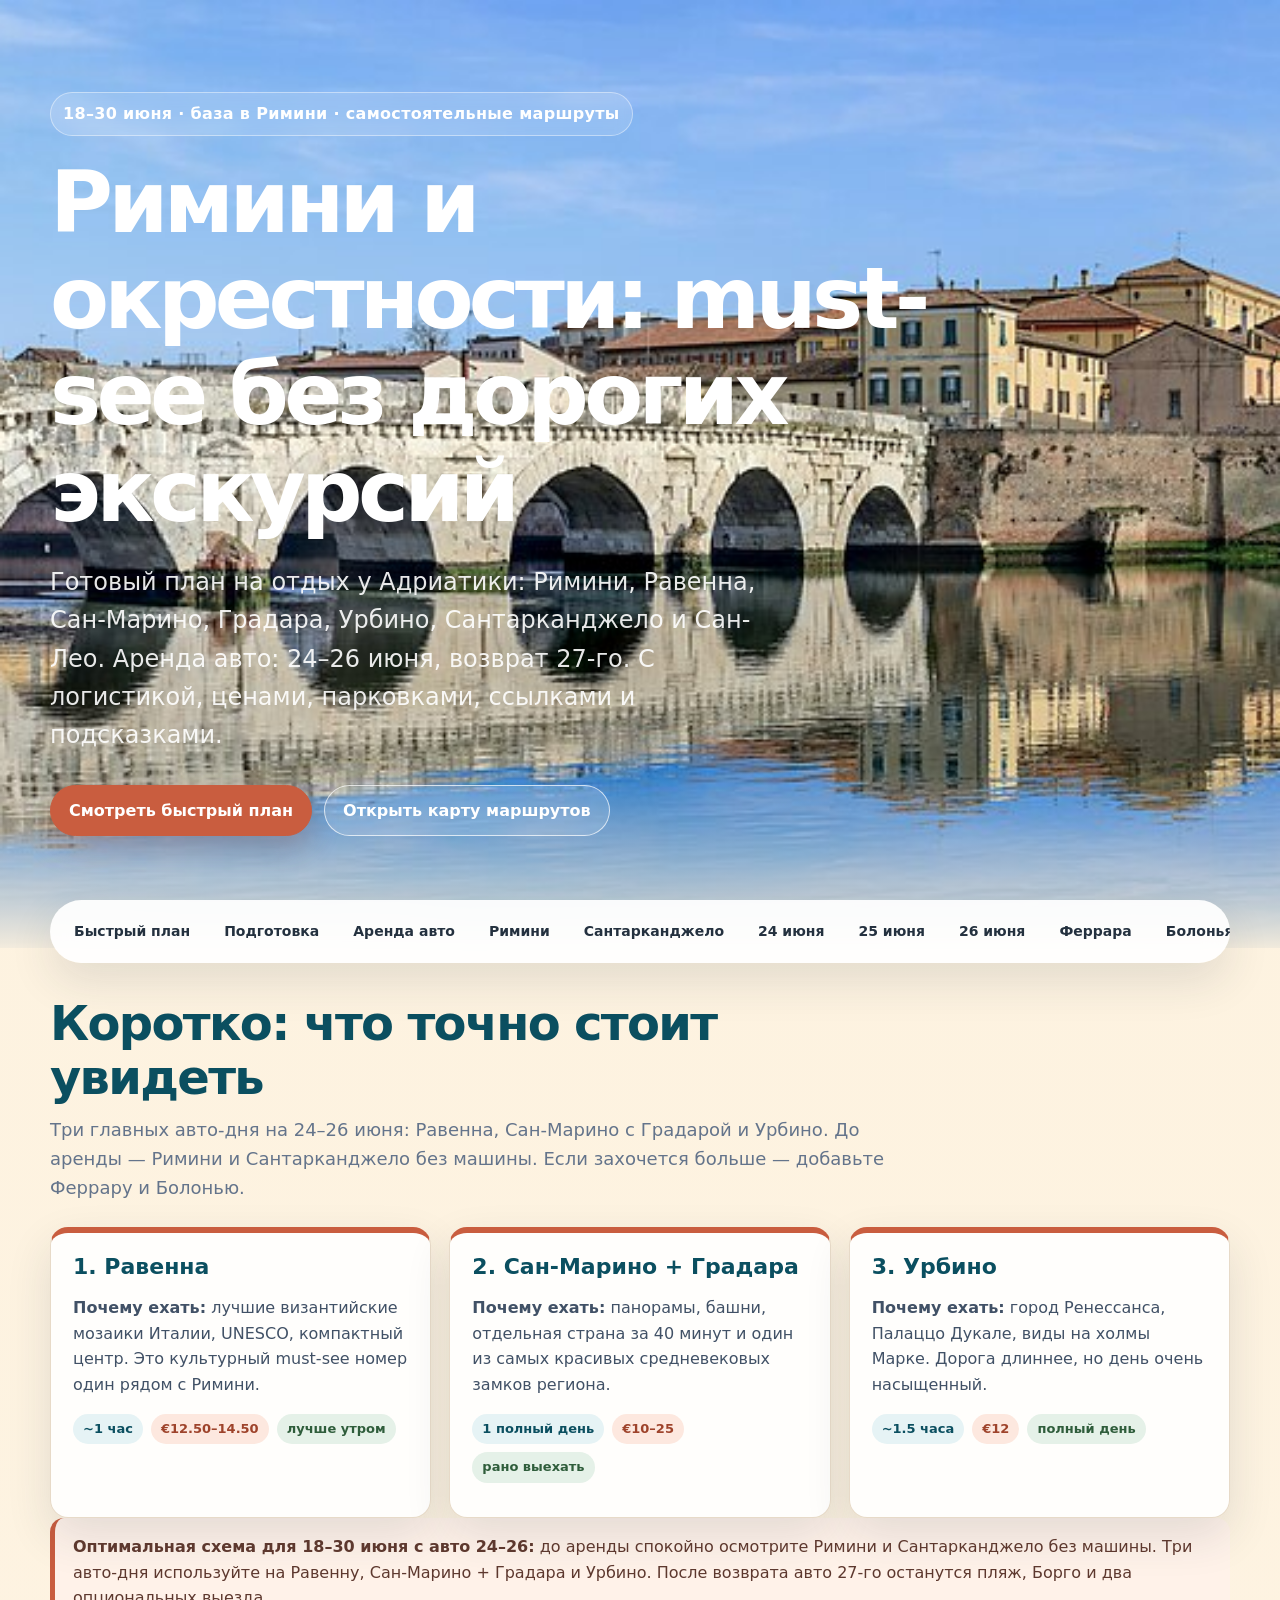
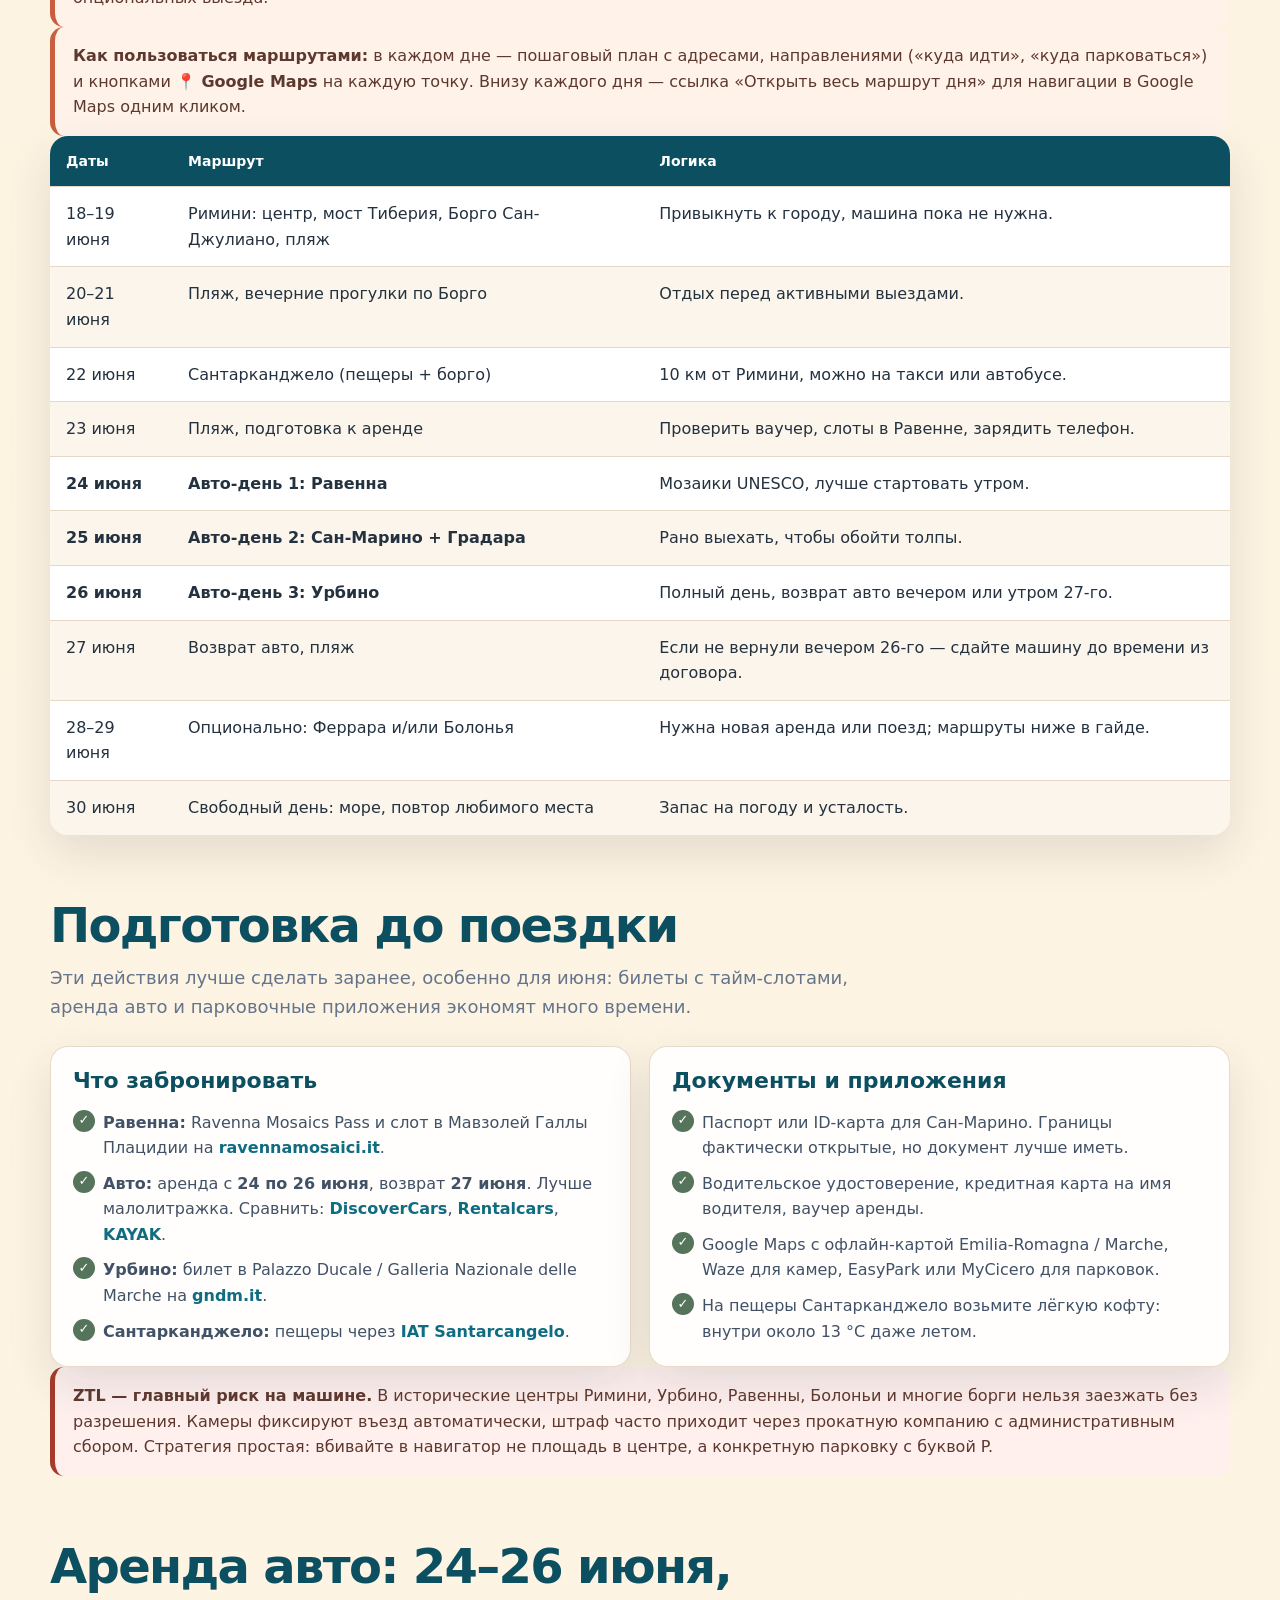
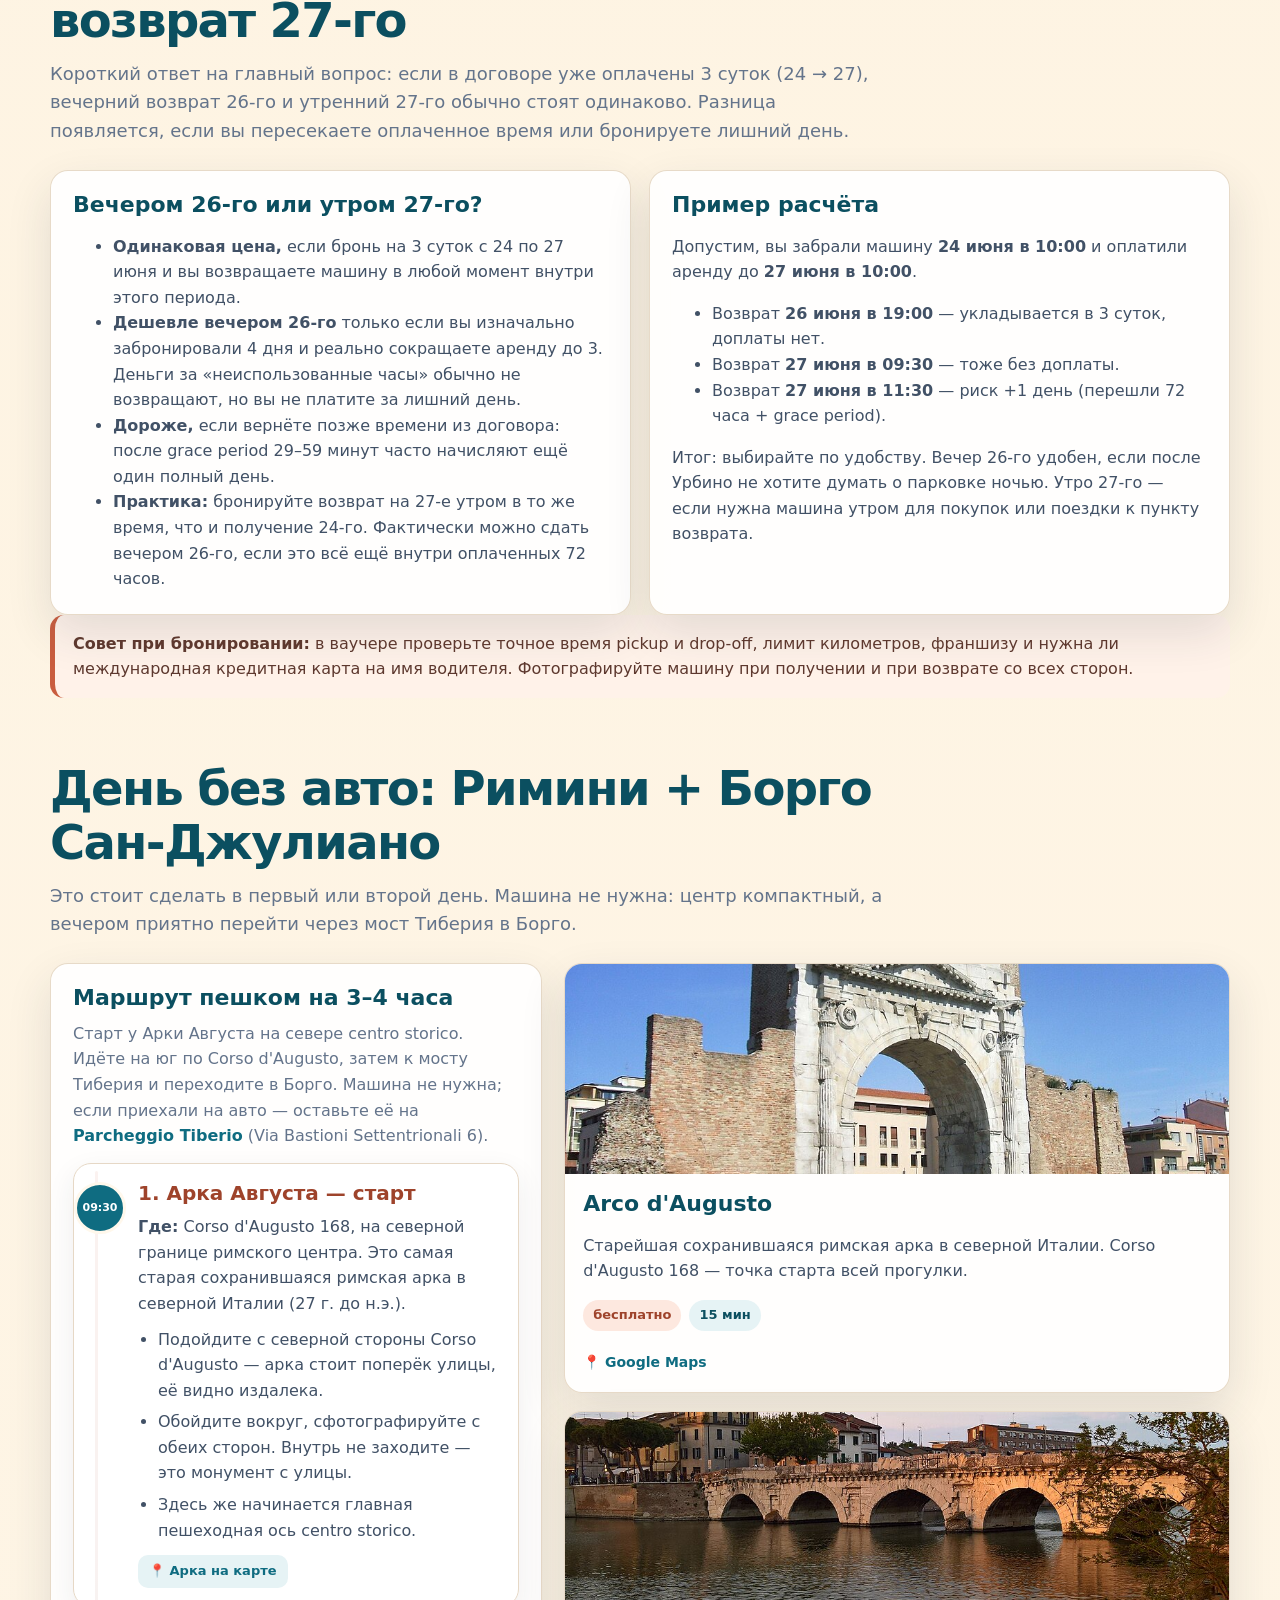
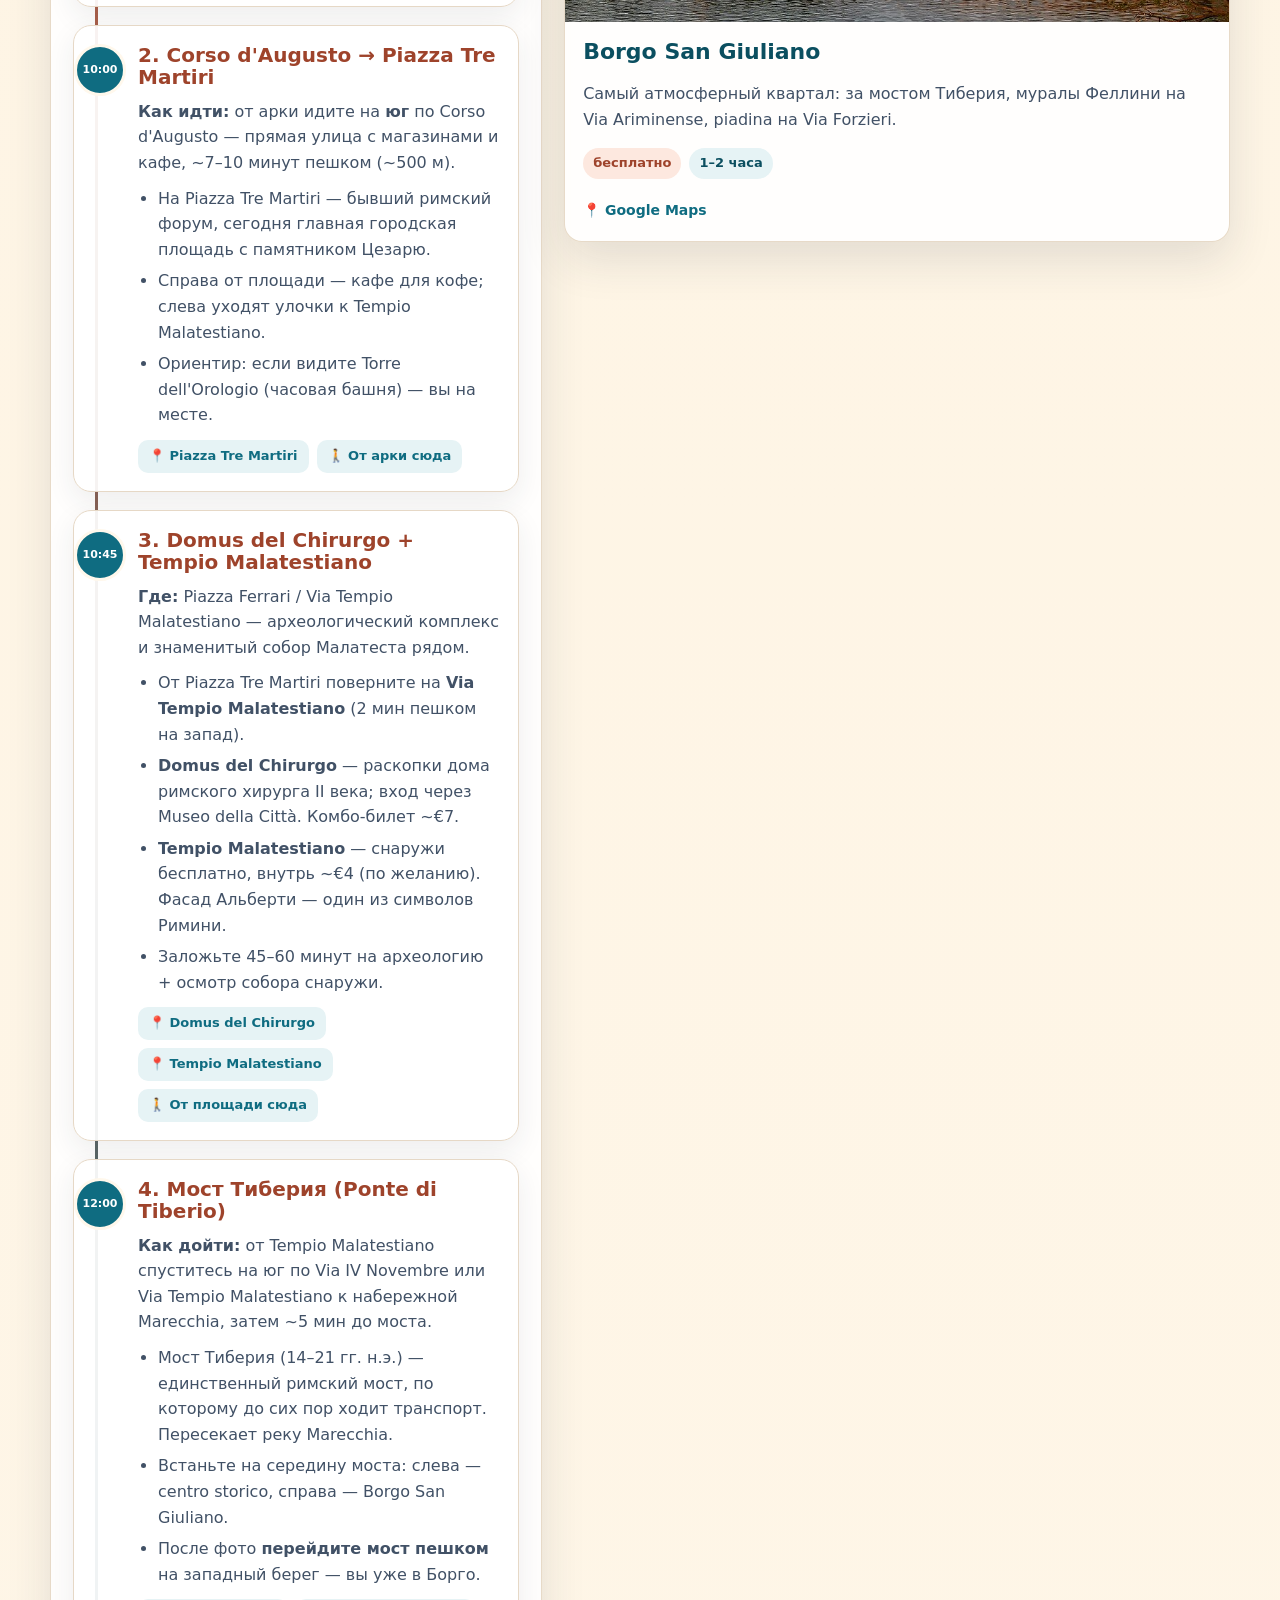
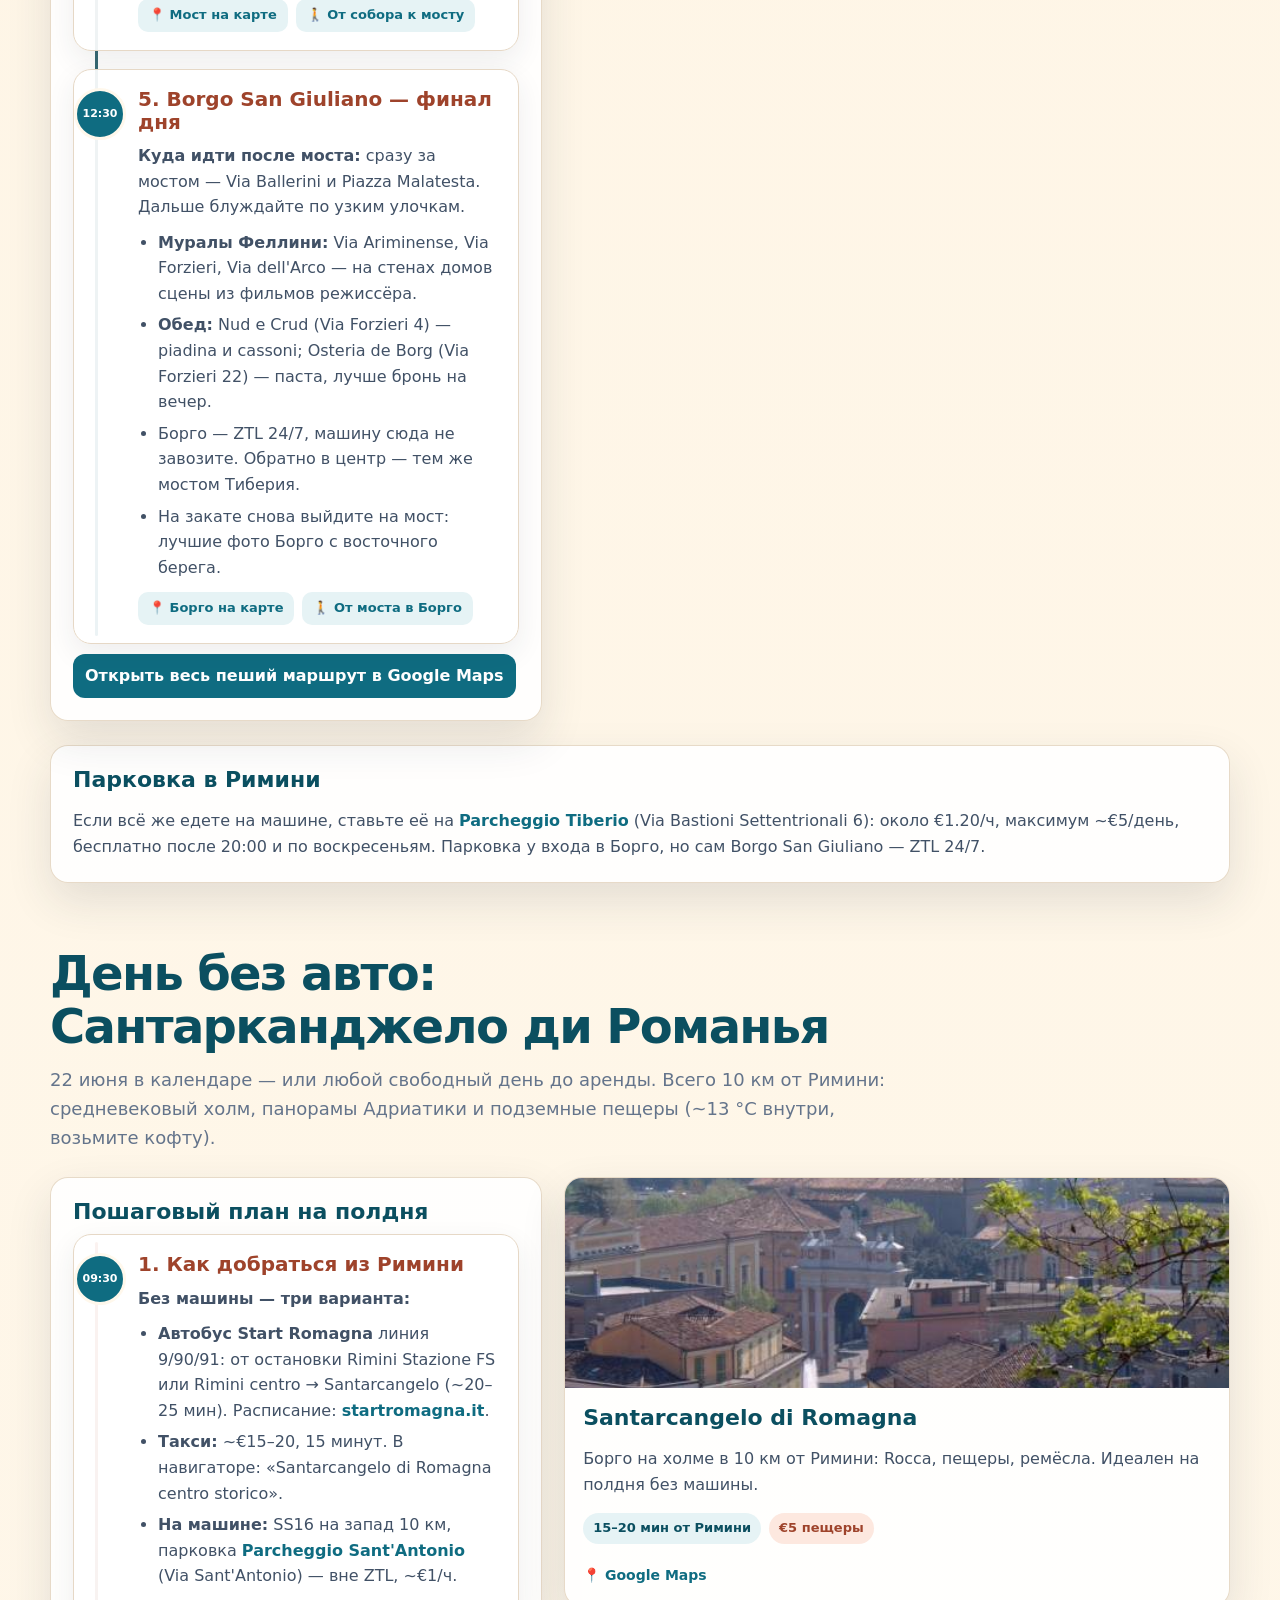
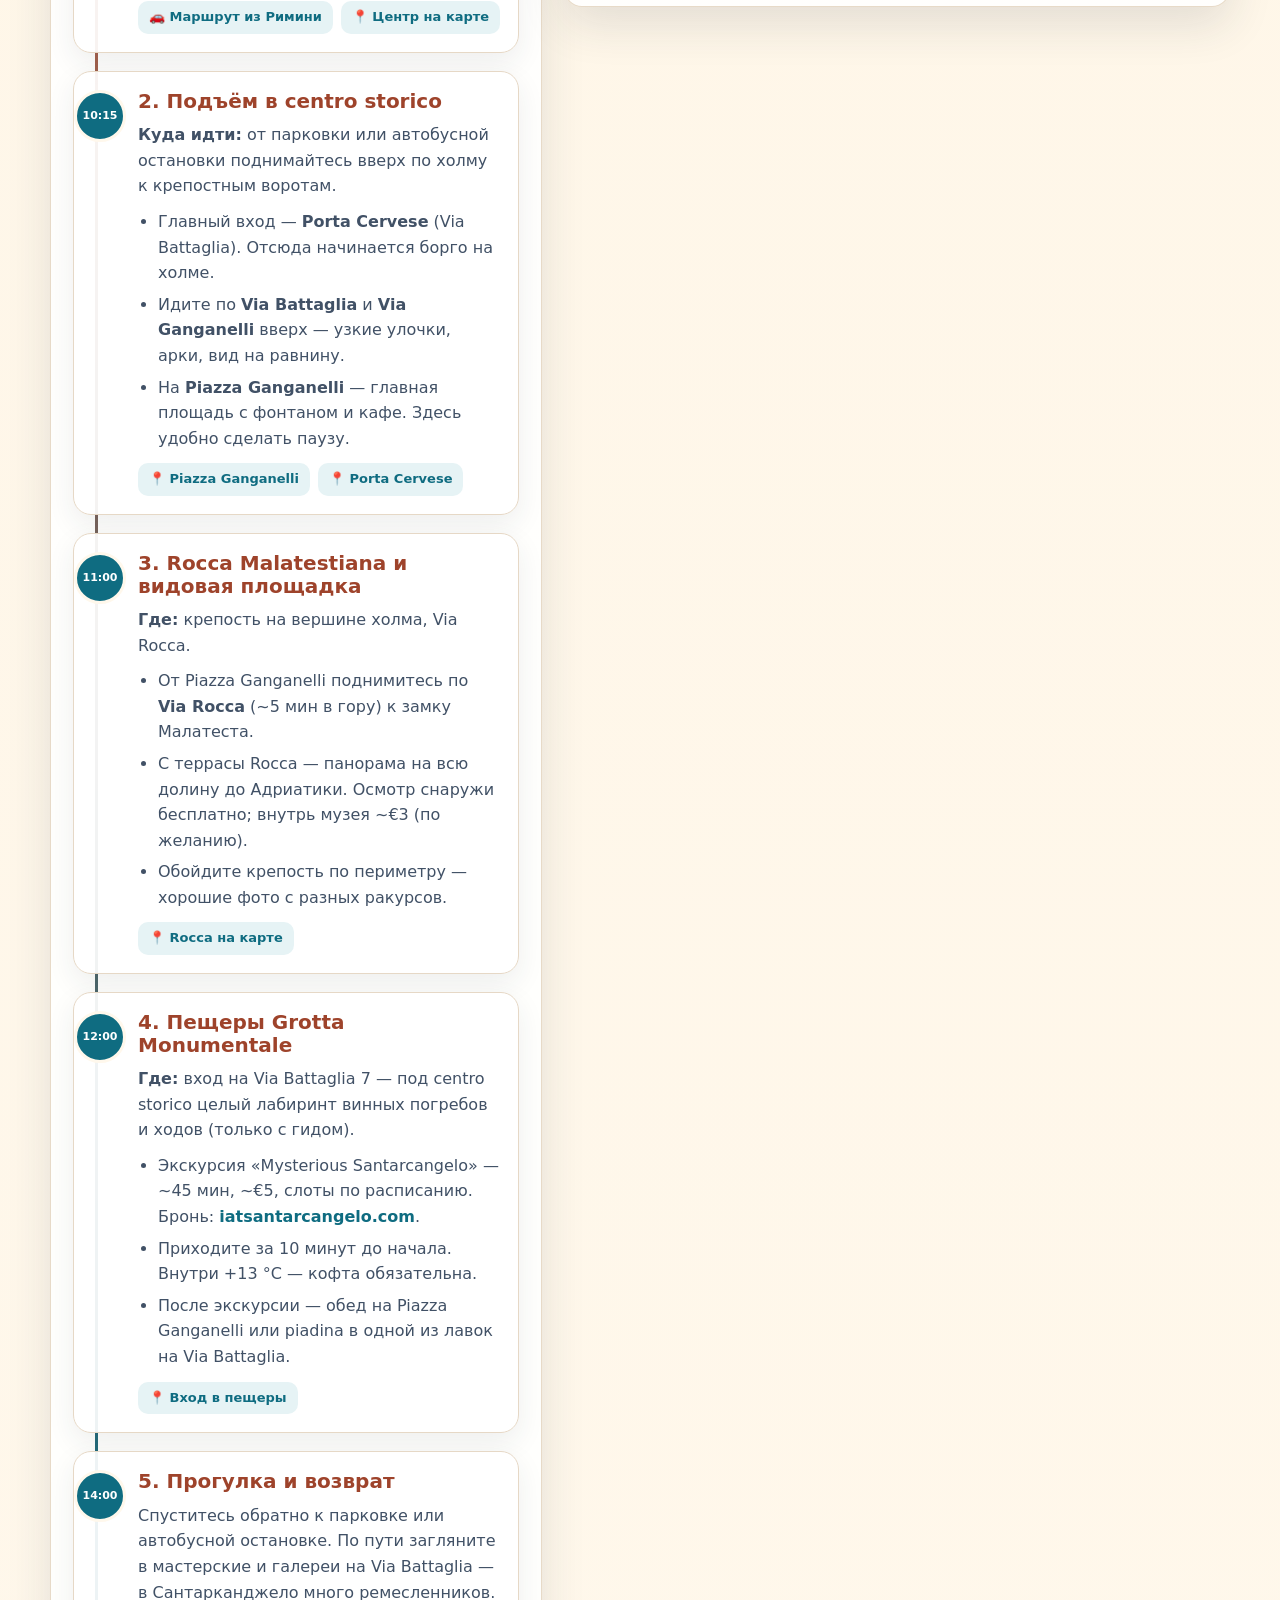
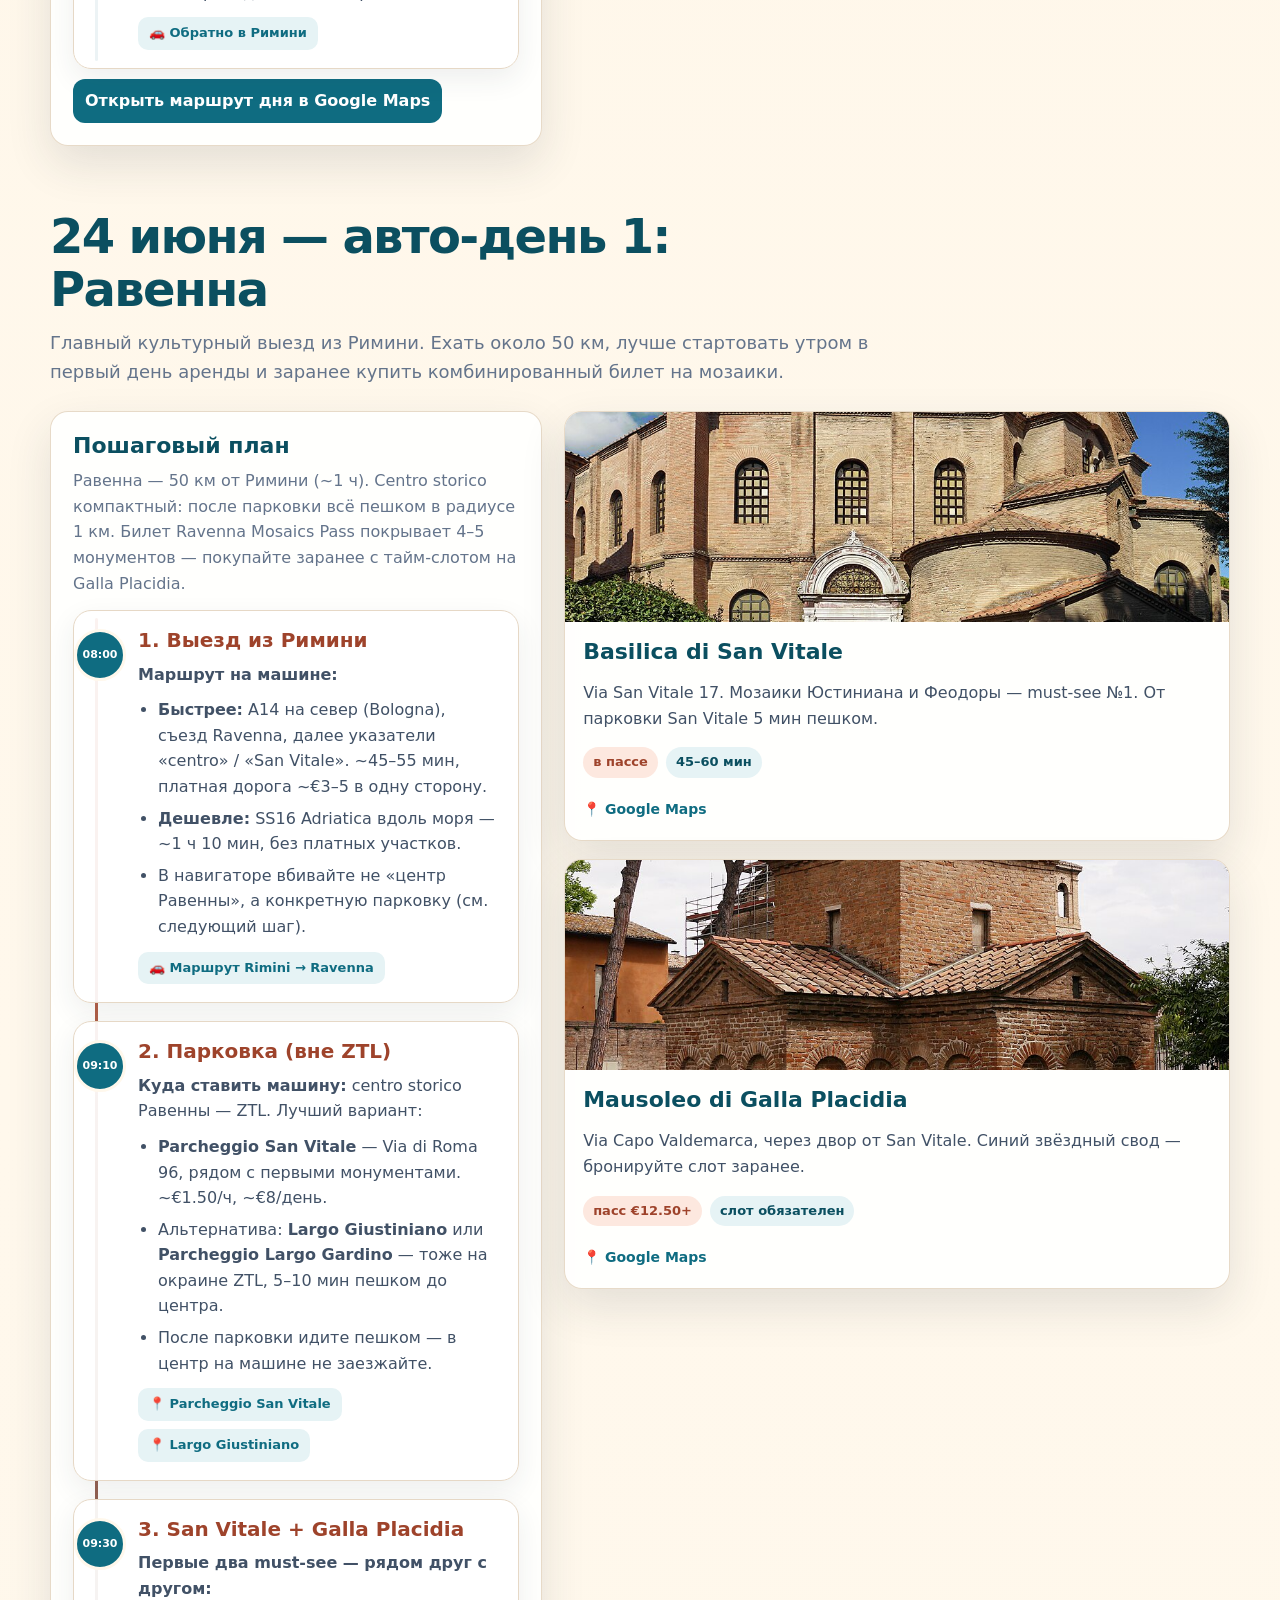
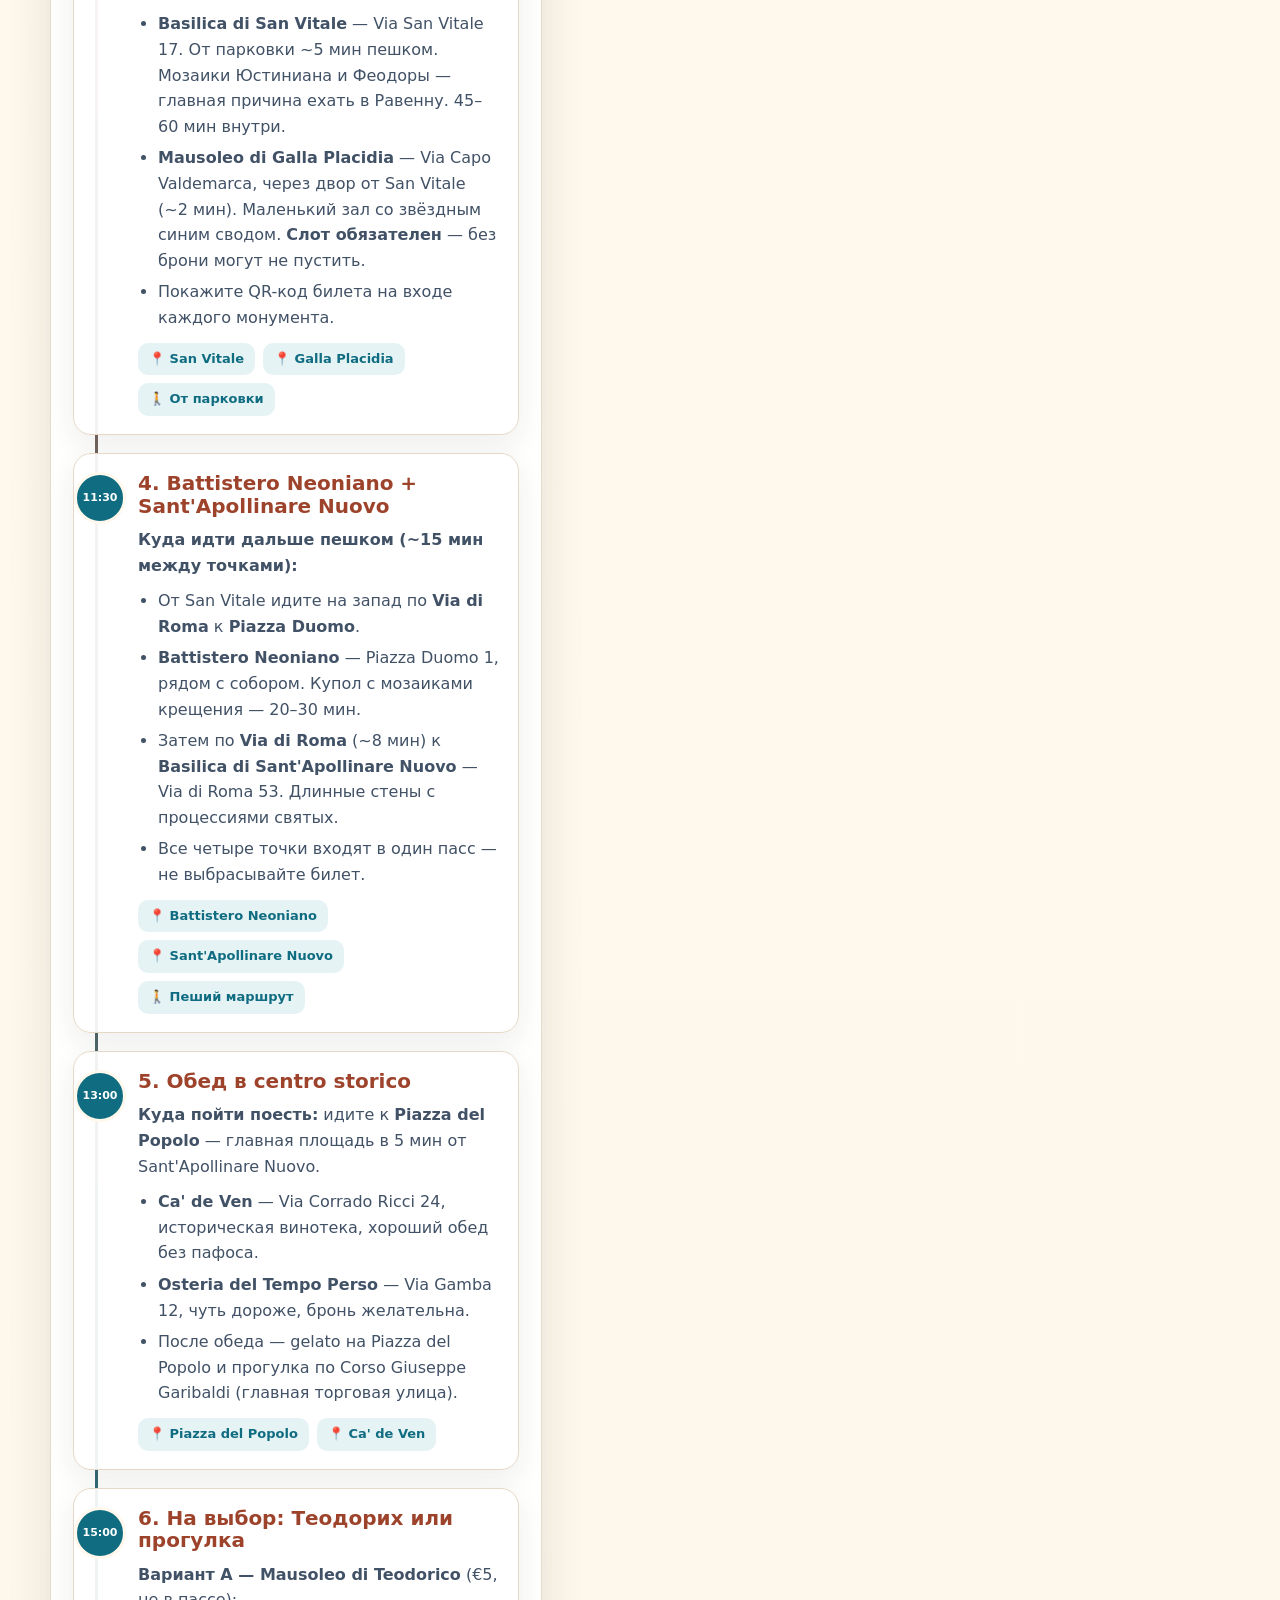
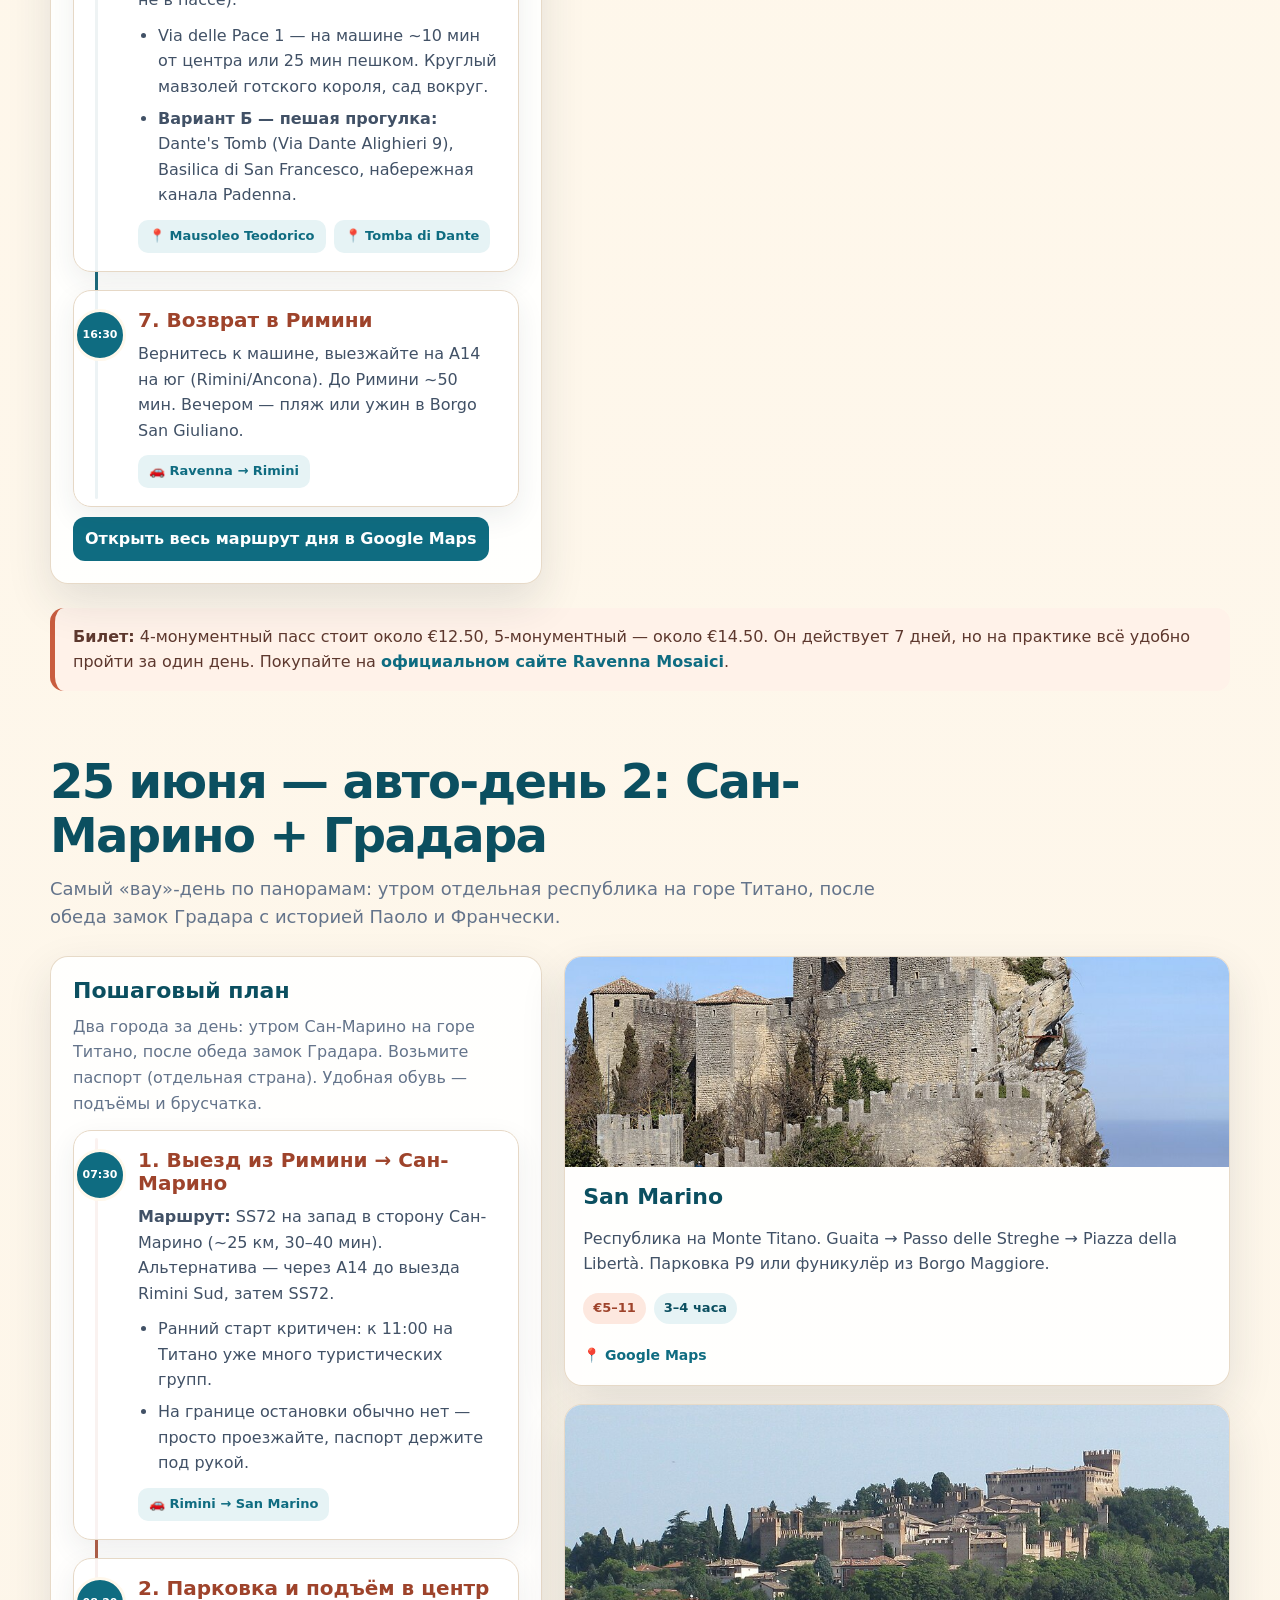
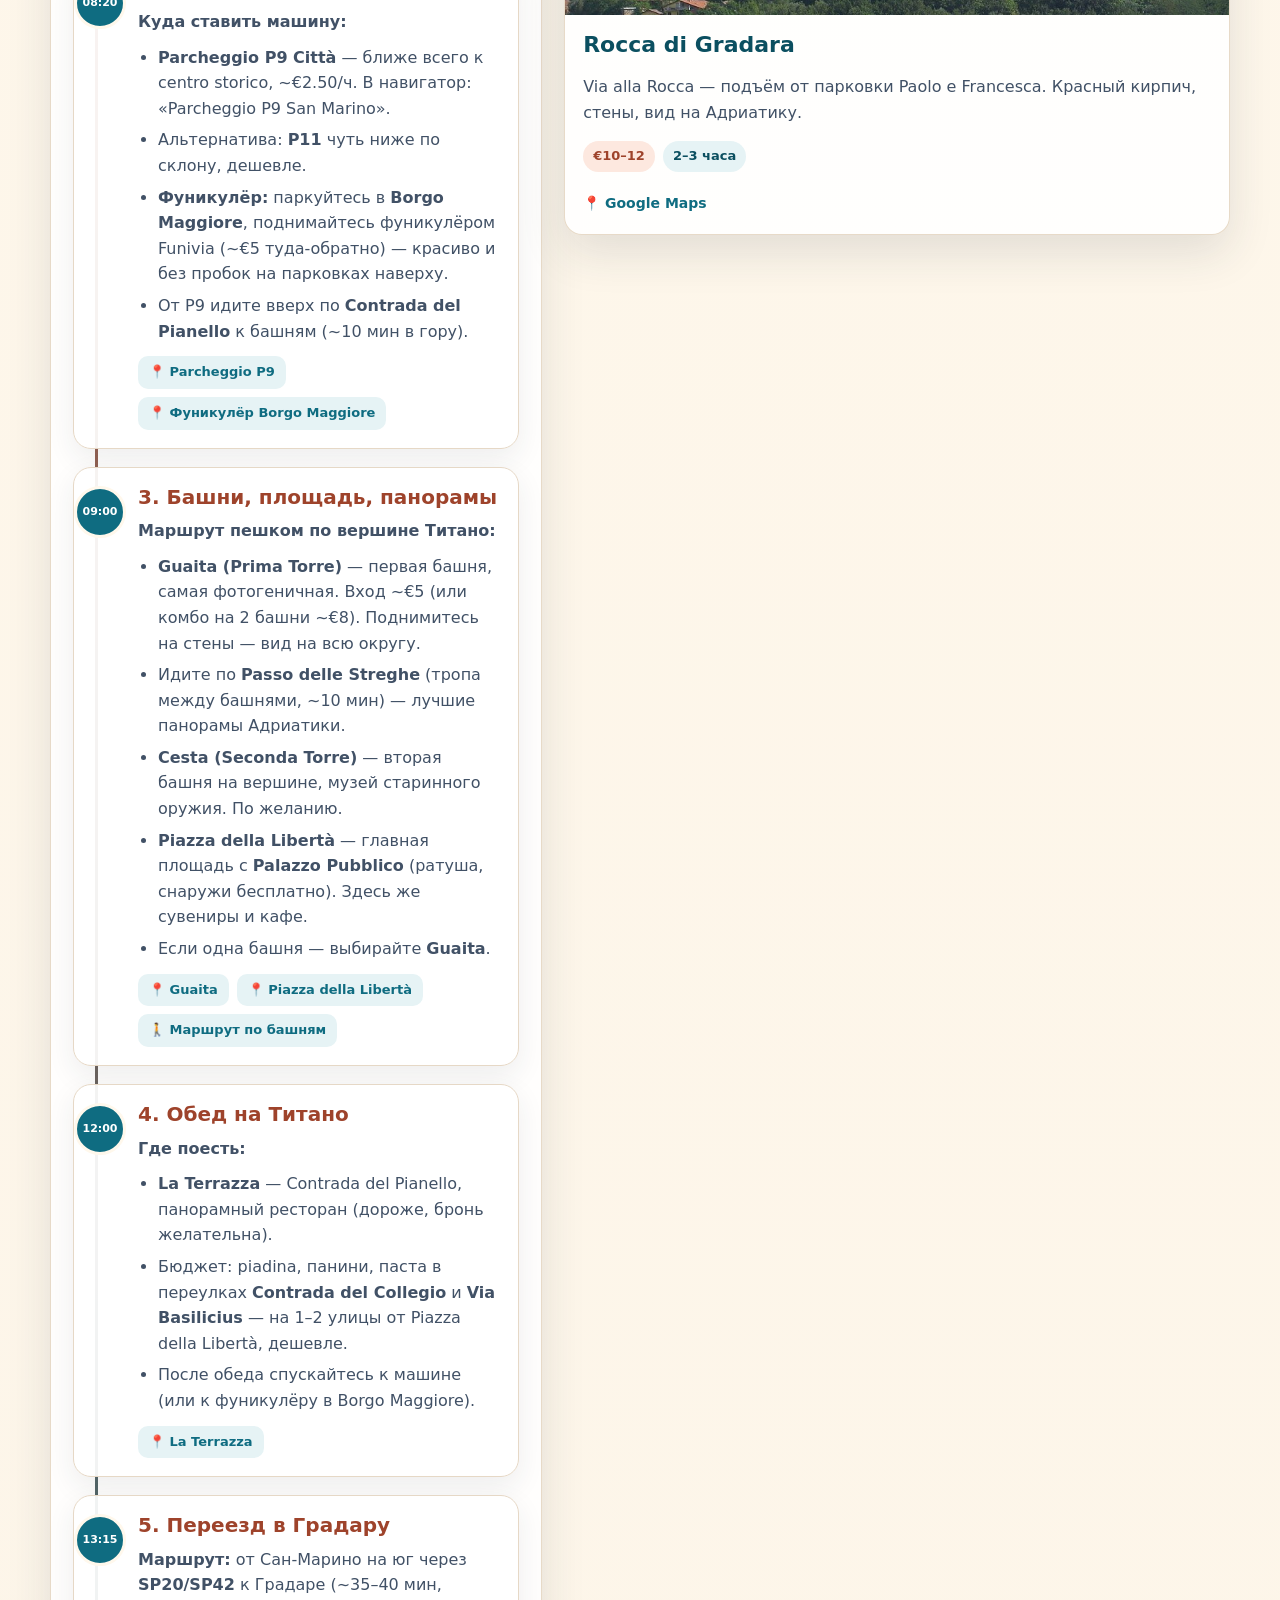
==== index.html @ c74be47b "init repo" ====
<!doctype html>
<html lang="ru">
<head>
  <meta charset="utf-8">
  <meta name="viewport" content="width=device-width, initial-scale=1">
  <title>Римини и окрестности: путеводитель 18–30 июня</title>
  <meta name="description" content="Самостоятельный путеводитель по Римини, Равенне, Сан-Марино, Градаре, Урбино и близким местам на 18–30 июня.">
  <style>
    :root {
      --sand: #fff8ec;
      --paper: #ffffff;
      --ink: #24313f;
      --muted: #64748b;
      --blue: #0f6c81;
      --blue-dark: #0b4f60;
      --terracotta: #c95d3f;
      --terracotta-dark: #9e432b;
      --olive: #55745b;
      --line: #e6d8c6;
      --shadow: 0 18px 45px rgba(36, 49, 63, 0.12);
      --radius: 18px;
    }

    * { box-sizing: border-box; }

    html {
      scroll-behavior: smooth;
    }

    body {
      margin: 0;
      color: var(--ink);
      background:
        radial-gradient(circle at top left, rgba(201, 93, 63, 0.16), transparent 32rem),
        linear-gradient(180deg, #fdf2df 0%, var(--sand) 35%, #f7efe2 100%);
      font-family: Inter, ui-sans-serif, system-ui, -apple-system, BlinkMacSystemFont, "Segoe UI", Arial, sans-serif;
      line-height: 1.6;
    }

    a {
      color: var(--blue);
      text-decoration: none;
      font-weight: 650;
    }

    a:hover {
      color: var(--terracotta-dark);
      text-decoration: underline;
    }

    img {
      display: block;
      max-width: 100%;
      background: #e9dcc9;
    }

    .page {
      width: min(1180px, calc(100% - 32px));
      margin: 0 auto;
    }

    .hero {
      position: relative;
      min-height: 72vh;
      display: grid;
      align-items: end;
      overflow: hidden;
      color: white;
      background: linear-gradient(135deg, rgba(11, 79, 96, 0.86), rgba(36, 49, 63, 0.44));
    }

    .hero-photo {
      position: absolute;
      inset: 0;
      width: 100%;
      height: 100%;
      object-fit: cover;
      z-index: 0;
    }

    .hero::after {
      content: "";
      position: absolute;
      inset: auto 0 0;
      height: 180px;
      background: linear-gradient(180deg, transparent, rgba(253, 242, 223, 0.95));
    }

    .hero-inner {
      position: relative;
      z-index: 1;
      width: min(1180px, calc(100% - 32px));
      margin: 0 auto;
      padding: 92px 0 112px;
    }

    .eyebrow {
      display: inline-flex;
      gap: 8px;
      align-items: center;
      margin: 0 0 18px;
      padding: 8px 12px;
      border: 1px solid rgba(255, 255, 255, 0.42);
      border-radius: 999px;
      background: rgba(255, 255, 255, 0.14);
      backdrop-filter: blur(8px);
      font-weight: 750;
      letter-spacing: 0.02em;
    }

    h1, h2, h3 {
      line-height: 1.12;
      margin: 0;
    }

    h1 {
      max-width: 900px;
      font-size: clamp(42px, 7vw, 86px);
      letter-spacing: -0.055em;
    }

    .subtitle {
      max-width: 720px;
      margin: 24px 0 0;
      color: rgba(255, 255, 255, 0.9);
      font-size: clamp(18px, 2.3vw, 24px);
    }

    .hero-actions {
      display: flex;
      flex-wrap: wrap;
      gap: 12px;
      margin-top: 30px;
    }

    .button {
      display: inline-flex;
      align-items: center;
      justify-content: center;
      min-height: 46px;
      padding: 12px 18px;
      border-radius: 999px;
      border: 1px solid rgba(255, 255, 255, 0.7);
      color: white;
      background: rgba(255, 255, 255, 0.14);
      font-weight: 800;
      text-decoration: none;
    }

    .button.primary {
      border-color: var(--terracotta);
      background: var(--terracotta);
      box-shadow: 0 12px 28px rgba(158, 67, 43, 0.28);
    }

    .button:hover {
      color: white;
      background: var(--terracotta-dark);
      text-decoration: none;
    }

    nav.toc {
      position: sticky;
      top: 0;
      z-index: 10;
      margin-top: -48px;
      border-radius: 999px;
      background: rgba(255, 255, 255, 0.92);
      box-shadow: var(--shadow);
      backdrop-filter: blur(12px);
      overflow-x: auto;
      white-space: nowrap;
    }

    nav.toc ul {
      display: flex;
      gap: 6px;
      margin: 0;
      padding: 10px;
      list-style: none;
    }

    nav.toc a {
      display: block;
      padding: 10px 14px;
      border-radius: 999px;
      color: var(--ink);
      font-size: 14px;
      font-weight: 800;
    }

    nav.toc a:hover {
      color: white;
      background: var(--blue);
      text-decoration: none;
    }

    section {
      margin: 64px 0;
      scroll-margin-top: 88px;
    }

    .section-title {
      display: grid;
      gap: 12px;
      max-width: 840px;
      margin-bottom: 24px;
    }

    .section-title h2 {
      color: var(--blue-dark);
      font-size: clamp(30px, 4vw, 48px);
      letter-spacing: -0.035em;
    }

    .section-title p {
      margin: 0;
      color: var(--muted);
      font-size: 18px;
    }

    .grid {
      display: grid;
      gap: 18px;
    }

    .grid.two { grid-template-columns: repeat(2, minmax(0, 1fr)); }
    .grid.three { grid-template-columns: repeat(3, minmax(0, 1fr)); }
    .grid.four { grid-template-columns: repeat(4, minmax(0, 1fr)); }

    .card {
      overflow: hidden;
      border: 1px solid rgba(230, 216, 198, 0.95);
      border-radius: var(--radius);
      background: rgba(255, 255, 255, 0.9);
      box-shadow: var(--shadow);
    }

    .card.pad {
      padding: 22px;
    }

    .card h3 {
      margin-bottom: 10px;
      color: var(--blue-dark);
      font-size: 22px;
    }

    .card p,
    .card li {
      color: #415166;
    }

    .card p:last-child,
    .card ul:last-child {
      margin-bottom: 0;
    }

    .photo-card img {
      width: 100%;
      height: 210px;
      object-fit: cover;
      background: #e9dcc9;
    }

    .photo-card .body {
      padding: 18px;
    }

    .meta {
      display: flex;
      flex-wrap: wrap;
      gap: 8px;
      margin: 12px 0;
    }

    .pill {
      display: inline-flex;
      align-items: center;
      min-height: 28px;
      padding: 5px 10px;
      border-radius: 999px;
      color: var(--blue-dark);
      background: #e6f3f5;
      font-size: 13px;
      font-weight: 800;
    }

    .pill.price {
      color: var(--terracotta-dark);
      background: #fde8df;
    }

    .pill.green {
      color: #2f5d3b;
      background: #e5f1e8;
    }

    .quick {
      margin-top: 34px;
    }

    .quick .card {
      border-top: 6px solid var(--terracotta);
    }

    .timeline {
      position: relative;
      display: grid;
      gap: 18px;
    }

    .timeline::before {
      content: "";
      position: absolute;
      left: 22px;
      top: 8px;
      bottom: 8px;
      width: 3px;
      border-radius: 99px;
      background: linear-gradient(var(--terracotta), var(--blue));
    }

    .step {
      position: relative;
      padding: 18px 18px 18px 64px;
      border: 1px solid var(--line);
      border-radius: var(--radius);
      background: rgba(255, 255, 255, 0.92);
      box-shadow: 0 10px 28px rgba(36, 49, 63, 0.08);
    }

    .step::before {
      content: attr(data-time);
      position: absolute;
      left: 0;
      top: 18px;
      width: 46px;
      min-height: 46px;
      display: grid;
      place-items: center;
      border: 3px solid var(--sand);
      border-radius: 50%;
      color: white;
      background: var(--blue);
      font-size: 11px;
      font-weight: 900;
      text-align: center;
      line-height: 1.1;
    }

    .step h3 {
      color: var(--terracotta-dark);
      font-size: 20px;
    }

    .step p {
      margin: 8px 0 0;
    }

    .step ul {
      margin: 10px 0 0;
      padding-left: 1.25rem;
      color: #415166;
    }

    .step ul li + li {
      margin-top: 6px;
    }

    .step-links {
      display: flex;
      flex-wrap: wrap;
      gap: 8px;
      margin-top: 12px;
    }

    .step-links a {
      display: inline-flex;
      align-items: center;
      padding: 6px 11px;
      border-radius: 10px;
      background: #e6f3f5;
      color: var(--blue);
      font-size: 13px;
      font-weight: 750;
      text-decoration: none;
    }

    .step-links a:hover {
      background: var(--blue);
      color: white;
      text-decoration: none;
    }

    .maps-pin {
      display: inline-flex;
      margin-top: 8px;
      font-size: 14px;
      font-weight: 750;
    }

    .note {
      border-left: 5px solid var(--terracotta);
      padding: 16px 18px;
      border-radius: 14px;
      background: #fff2e9;
      color: #5d382e;
    }

    .warning {
      border-left-color: #a63b2b;
      background: #fff0ee;
    }

    table {
      width: 100%;
      border-collapse: collapse;
      overflow: hidden;
      border-radius: var(--radius);
      background: white;
      box-shadow: var(--shadow);
    }

    th, td {
      padding: 14px 16px;
      border-bottom: 1px solid var(--line);
      text-align: left;
      vertical-align: top;
    }

    th {
      color: white;
      background: var(--blue-dark);
      font-size: 14px;
    }

    tr:last-child td {
      border-bottom: 0;
    }

    tbody tr:nth-child(even) {
      background: #fbf5eb;
    }

    .day {
      display: grid;
      grid-template-columns: minmax(0, 0.85fr) minmax(0, 1.15fr);
      gap: 22px;
      align-items: start;
      margin: 24px 0;
    }

    .map-link {
      display: inline-flex;
      margin-top: 10px;
      padding: 9px 12px;
      border-radius: 12px;
      color: white;
      background: var(--blue);
      font-weight: 850;
    }

    .map-link:hover {
      color: white;
      background: var(--blue-dark);
      text-decoration: none;
    }

    .checklist {
      display: grid;
      gap: 10px;
      padding: 0;
      list-style: none;
    }

    .checklist li {
      position: relative;
      padding-left: 30px;
    }

    .checklist li::before {
      content: "✓";
      position: absolute;
      left: 0;
      top: 0;
      width: 22px;
      height: 22px;
      display: grid;
      place-items: center;
      border-radius: 50%;
      color: white;
      background: var(--olive);
      font-size: 13px;
      font-weight: 900;
    }

    footer {
      margin-top: 72px;
      padding: 36px 0;
      color: #6b5e4f;
      border-top: 1px solid var(--line);
    }

    @media (max-width: 920px) {
      .grid.two, .grid.three, .grid.four, .day {
        grid-template-columns: 1fr;
      }

      .hero {
        min-height: 620px;
      }

      nav.toc {
        border-radius: 18px;
      }
    }

    @media (max-width: 640px) {
      .page, .hero-inner {
        width: min(100% - 22px, 1180px);
      }

      .hero-inner {
        padding-bottom: 88px;
      }

      section {
        margin: 44px 0;
      }

      .card.pad, .photo-card .body {
        padding: 16px;
      }

      th, td {
        padding: 11px 10px;
        font-size: 14px;
      }
    }

    @media print {
      body {
        background: white;
        color: black;
      }

      .hero {
        min-height: auto;
        color: black;
        background: white;
      }

      .hero::after,
      nav.toc,
      .hero-actions,
      .photo-card img {
        display: none;
      }

      .hero-inner,
      .page {
        width: 100%;
        padding: 0;
      }

      section {
        margin: 24px 0;
        break-inside: avoid;
      }

      .card, table, .step {
        box-shadow: none;
      }

      a {
        color: black;
        text-decoration: underline;
      }

      .map-link {
        color: black;
        background: transparent;
        padding: 0;
      }
    }
  </style>
</head>
<body>
  <header class="hero" id="top">
    <img class="hero-photo" src="images/hero-tiberio.jpg" alt="Мост Тиберия в Римини">
    <div class="hero-inner">
      <p class="eyebrow">18–30 июня · база в Римини · самостоятельные маршруты</p>
      <h1>Римини и окрестности: must-see без дорогих экскурсий</h1>
      <p class="subtitle">Готовый план на отдых у Адриатики: Римини, Равенна, Сан-Марино, Градара, Урбино, Сантарканджело и Сан-Лео. Аренда авто: 24–26 июня, возврат 27-го. С логистикой, ценами, парковками, ссылками и подсказками.</p>
      <div class="hero-actions">
        <a class="button primary" href="#quick">Смотреть быстрый план</a>
        <a class="button" href="https://www.google.com/maps/dir/Rimini/Ravenna/San+Marino/Gradara/Urbino/Rimini" target="_blank" rel="noopener">Открыть карту маршрутов</a>
      </div>
    </div>
  </header>

  <main class="page">
    <nav class="toc" aria-label="Оглавление">
      <ul>
        <li><a href="#quick">Быстрый план</a></li>
        <li><a href="#prep">Подготовка</a></li>
        <li><a href="#car-rental">Аренда авто</a></li>
        <li><a href="#rimini">Римини</a></li>
        <li><a href="#santarcangelo">Сантарканджело</a></li>
        <li><a href="#ravenna">24 июня</a></li>
        <li><a href="#san-marino-gradara">25 июня</a></li>
        <li><a href="#urbino">26 июня</a></li>
        <li><a href="#optional-ferrara">Феррара</a></li>
        <li><a href="#optional-bologna">Болонья</a></li>
        <li><a href="#extras">Бонусы</a></li>
        <li><a href="#food">Еда</a></li>
        <li><a href="#budget">Бюджет</a></li>
        <li><a href="#tips">Шпаргалка</a></li>
      </ul>
    </nav>

    <section id="quick" class="quick">
      <div class="section-title">
        <h2>Коротко: что точно стоит увидеть</h2>
        <p>Три главных авто-дня на 24–26 июня: Равенна, Сан-Марино с Градарой и Урбино. До аренды — Римини и Сантарканджело без машины. Если захочется больше — добавьте Феррару и Болонью.</p>
      </div>

      <div class="grid three">
        <article class="card pad">
          <h3>1. Равенна</h3>
          <p><strong>Почему ехать:</strong> лучшие византийские мозаики Италии, UNESCO, компактный центр. Это культурный must-see номер один рядом с Римини.</p>
          <div class="meta">
            <span class="pill">~1 час</span>
            <span class="pill price">€12.50–14.50</span>
            <span class="pill green">лучше утром</span>
          </div>
        </article>
        <article class="card pad">
          <h3>2. Сан-Марино + Градара</h3>
          <p><strong>Почему ехать:</strong> панорамы, башни, отдельная страна за 40 минут и один из самых красивых средневековых замков региона.</p>
          <div class="meta">
            <span class="pill">1 полный день</span>
            <span class="pill price">€10–25</span>
            <span class="pill green">рано выехать</span>
          </div>
        </article>
        <article class="card pad">
          <h3>3. Урбино</h3>
          <p><strong>Почему ехать:</strong> город Ренессанса, Палаццо Дукале, виды на холмы Марке. Дорога длиннее, но день очень насыщенный.</p>
          <div class="meta">
            <span class="pill">~1.5 часа</span>
            <span class="pill price">€12</span>
            <span class="pill green">полный день</span>
          </div>
        </article>
      </div>

      <div class="note">
        <strong>Оптимальная схема для 18–30 июня с авто 24–26:</strong> до аренды спокойно осмотрите Римини и Сантарканджело без машины. Три авто-дня используйте на Равенну, Сан-Марино + Градара и Урбино. После возврата авто 27-го останутся пляж, Борго и два опциональных выезда.
      </div>
      <div class="note">
        <strong>Как пользоваться маршрутами:</strong> в каждом дне — пошаговый план с адресами, направлениями («куда идти», «куда парковаться») и кнопками <strong>📍 Google Maps</strong> на каждую точку. Внизу каждого дня — ссылка «Открыть весь маршрут дня» для навигации в Google Maps одним кликом.
      </div>

      <table aria-label="Рекомендуемый календарь">
        <thead>
          <tr>
            <th>Даты</th>
            <th>Маршрут</th>
            <th>Логика</th>
          </tr>
        </thead>
        <tbody>
          <tr>
            <td>18–19 июня</td>
            <td>Римини: центр, мост Тиберия, Борго Сан-Джулиано, пляж</td>
            <td>Привыкнуть к городу, машина пока не нужна.</td>
          </tr>
          <tr>
            <td>20–21 июня</td>
            <td>Пляж, вечерние прогулки по Борго</td>
            <td>Отдых перед активными выездами.</td>
          </tr>
          <tr>
            <td>22 июня</td>
            <td>Сантарканджело (пещеры + борго)</td>
            <td>10 км от Римини, можно на такси или автобусе.</td>
          </tr>
          <tr>
            <td>23 июня</td>
            <td>Пляж, подготовка к аренде</td>
            <td>Проверить ваучер, слоты в Равенне, зарядить телефон.</td>
          </tr>
          <tr>
            <td><strong>24 июня</strong></td>
            <td><strong>Авто-день 1: Равенна</strong></td>
            <td>Мозаики UNESCO, лучше стартовать утром.</td>
          </tr>
          <tr>
            <td><strong>25 июня</strong></td>
            <td><strong>Авто-день 2: Сан-Марино + Градара</strong></td>
            <td>Рано выехать, чтобы обойти толпы.</td>
          </tr>
          <tr>
            <td><strong>26 июня</strong></td>
            <td><strong>Авто-день 3: Урбино</strong></td>
            <td>Полный день, возврат авто вечером или утром 27-го.</td>
          </tr>
          <tr>
            <td>27 июня</td>
            <td>Возврат авто, пляж</td>
            <td>Если не вернули вечером 26-го — сдайте машину до времени из договора.</td>
          </tr>
          <tr>
            <td>28–29 июня</td>
            <td>Опционально: Феррара и/или Болонья</td>
            <td>Нужна новая аренда или поезд; маршруты ниже в гайде.</td>
          </tr>
          <tr>
            <td>30 июня</td>
            <td>Свободный день: море, повтор любимого места</td>
            <td>Запас на погоду и усталость.</td>
          </tr>
        </tbody>
      </table>
    </section>

    <section id="prep">
      <div class="section-title">
        <h2>Подготовка до поездки</h2>
        <p>Эти действия лучше сделать заранее, особенно для июня: билеты с тайм-слотами, аренда авто и парковочные приложения экономят много времени.</p>
      </div>

      <div class="grid two">
        <article class="card pad">
          <h3>Что забронировать</h3>
          <ul class="checklist">
            <li><strong>Равенна:</strong> Ravenna Mosaics Pass и слот в Мавзолей Галлы Плацидии на <a href="https://www.ravennamosaici.it/en/ticketoffice/" target="_blank" rel="noopener">ravennamosaici.it</a>.</li>
            <li><strong>Авто:</strong> аренда с <strong>24 по 26 июня</strong>, возврат <strong>27 июня</strong>. Лучше малолитражка. Сравнить: <a href="https://www.discovercars.com/italy-mainland/rimini/rmi" target="_blank" rel="noopener">DiscoverCars</a>, <a href="https://www.rentalcars.com/" target="_blank" rel="noopener">Rentalcars</a>, <a href="https://www.kayak.com/Cheap-Rimini-Car-Rentals.27638.cars.ksp" target="_blank" rel="noopener">KAYAK</a>.</li>
            <li><strong>Урбино:</strong> билет в Palazzo Ducale / Galleria Nazionale delle Marche на <a href="https://gndm.it/en/visit/" target="_blank" rel="noopener">gndm.it</a>.</li>
            <li><strong>Сантарканджело:</strong> пещеры через <a href="https://iatsantarcangelo.com/en/guided-tours/mysterious-santarcangelo-the-hidden-underground-city/" target="_blank" rel="noopener">IAT Santarcangelo</a>.</li>
          </ul>
        </article>

        <article class="card pad">
          <h3>Документы и приложения</h3>
          <ul class="checklist">
            <li>Паспорт или ID-карта для Сан-Марино. Границы фактически открытые, но документ лучше иметь.</li>
            <li>Водительское удостоверение, кредитная карта на имя водителя, ваучер аренды.</li>
            <li>Google Maps с офлайн-картой Emilia-Romagna / Marche, Waze для камер, EasyPark или MyCicero для парковок.</li>
            <li>На пещеры Сантарканджело возьмите лёгкую кофту: внутри около 13 °C даже летом.</li>
          </ul>
        </article>
      </div>

      <div class="note warning">
        <strong>ZTL — главный риск на машине.</strong> В исторические центры Римини, Урбино, Равенны, Болоньи и многие борги нельзя заезжать без разрешения. Камеры фиксируют въезд автоматически, штраф часто приходит через прокатную компанию с административным сбором. Стратегия простая: вбивайте в навигатор не площадь в центре, а конкретную парковку с буквой P.
      </div>
    </section>

    <section id="car-rental">
      <div class="section-title">
        <h2>Аренда авто: 24–26 июня, возврат 27-го</h2>
        <p>Короткий ответ на главный вопрос: если в договоре уже оплачены 3 суток (24 → 27), вечерний возврат 26-го и утренний 27-го обычно стоят одинаково. Разница появляется, если вы пересекаете оплаченное время или бронируете лишний день.</p>
      </div>

      <div class="grid two">
        <article class="card pad">
          <h3>Вечером 26-го или утром 27-го?</h3>
          <ul>
            <li><strong>Одинаковая цена,</strong> если бронь на 3 суток с 24 по 27 июня и вы возвращаете машину в любой момент внутри этого периода.</li>
            <li><strong>Дешевле вечером 26-го</strong> только если вы изначально забронировали 4 дня и реально сокращаете аренду до 3. Деньги за «неиспользованные часы» обычно не возвращают, но вы не платите за лишний день.</li>
            <li><strong>Дороже,</strong> если вернёте позже времени из договора: после grace period 29–59 минут часто начисляют ещё один полный день.</li>
            <li><strong>Практика:</strong> бронируйте возврат на 27-е утром в то же время, что и получение 24-го. Фактически можно сдать вечером 26-го, если это всё ещё внутри оплаченных 72 часов.</li>
          </ul>
        </article>

        <article class="card pad">
          <h3>Пример расчёта</h3>
          <p>Допустим, вы забрали машину <strong>24 июня в 10:00</strong> и оплатили аренду до <strong>27 июня в 10:00</strong>.</p>
          <ul>
            <li>Возврат <strong>26 июня в 19:00</strong> — укладывается в 3 суток, доплаты нет.</li>
            <li>Возврат <strong>27 июня в 09:30</strong> — тоже без доплаты.</li>
            <li>Возврат <strong>27 июня в 11:30</strong> — риск +1 день (перешли 72 часа + grace period).</li>
          </ul>
          <p>Итог: выбирайте по удобству. Вечер 26-го удобен, если после Урбино не хотите думать о парковке ночью. Утро 27-го — если нужна машина утром для покупок или поездки к пункту возврата.</p>
        </article>
      </div>

      <div class="note">
        <strong>Совет при бронировании:</strong> в ваучере проверьте точное время pickup и drop-off, лимит километров, франшизу и нужна ли международная кредитная карта на имя водителя. Фотографируйте машину при получении и при возврате со всех сторон.
      </div>
    </section>

    <section id="rimini">
      <div class="section-title">
        <h2>День без авто: Римини + Борго Сан-Джулиано</h2>
        <p>Это стоит сделать в первый или второй день. Машина не нужна: центр компактный, а вечером приятно перейти через мост Тиберия в Борго.</p>
      </div>

      <div class="day">
        <article class="card pad">
          <h3>Маршрут пешком на 3–4 часа</h3>
          <p style="margin:0 0 14px;color:var(--muted)">Старт у Арки Августа на севере centro storico. Идёте на юг по Corso d'Augusto, затем к мосту Тиберия и переходите в Борго. Машина не нужна; если приехали на авто — оставьте её на <a href="https://www.google.com/maps/search/?api=1&query=Parcheggio+Tiberio+Rimini" target="_blank" rel="noopener">Parcheggio Tiberio</a> (Via Bastioni Settentrionali 6).</p>
          <div class="timeline">
            <div class="step" data-time="09:30">
              <h3>1. Арка Августа — старт</h3>
              <p><strong>Где:</strong> Corso d'Augusto 168, на северной границе римского центра. Это самая старая сохранившаяся римская арка в северной Италии (27 г. до н.э.).</p>
              <ul>
                <li>Подойдите с северной стороны Corso d'Augusto — арка стоит поперёк улицы, её видно издалека.</li>
                <li>Обойдите вокруг, сфотографируйте с обеих сторон. Внутрь не заходите — это монумент с улицы.</li>
                <li>Здесь же начинается главная пешеходная ось centro storico.</li>
              </ul>
              <div class="step-links">
                <a href="https://www.google.com/maps/search/?api=1&query=Arco+d'Augusto+Rimini" target="_blank" rel="noopener">📍 Арка на карте</a>
              </div>
            </div>
            <div class="step" data-time="10:00">
              <h3>2. Corso d'Augusto → Piazza Tre Martiri</h3>
              <p><strong>Как идти:</strong> от арки идите на <strong>юг</strong> по Corso d'Augusto — прямая улица с магазинами и кафе, ~7–10 минут пешком (~500 м).</p>
              <ul>
                <li>На Piazza Tre Martiri — бывший римский форум, сегодня главная городская площадь с памятником Цезарю.</li>
                <li>Справа от площади — кафе для кофе; слева уходят улочки к Tempio Malatestiano.</li>
                <li>Ориентир: если видите Torre dell'Orologio (часовая башня) — вы на месте.</li>
              </ul>
              <div class="step-links">
                <a href="https://www.google.com/maps/search/?api=1&query=Piazza+Tre+Martiri+Rimini" target="_blank" rel="noopener">📍 Piazza Tre Martiri</a>
                <a href="https://www.google.com/maps/dir/?api=1&origin=Arco+d'Augusto,+Rimini&destination=Piazza+Tre+Martiri,+Rimini&travelmode=walking" target="_blank" rel="noopener">🚶 От арки сюда</a>
              </div>
            </div>
            <div class="step" data-time="10:45">
              <h3>3. Domus del Chirurgo + Tempio Malatestiano</h3>
              <p><strong>Где:</strong> Piazza Ferrari / Via Tempio Malatestiano — археологический комплекс и знаменитый собор Малатеста рядом.</p>
              <ul>
                <li>От Piazza Tre Martiri поверните на <strong>Via Tempio Malatestiano</strong> (2 мин пешком на запад).</li>
                <li><strong>Domus del Chirurgo</strong> — раскопки дома римского хирурга II века; вход через Museo della Città. Комбо-билет ~€7.</li>
                <li><strong>Tempio Malatestiano</strong> — снаружи бесплатно, внутрь ~€4 (по желанию). Фасад Альберти — один из символов Римини.</li>
                <li>Заложьте 45–60 минут на археологию + осмотр собора снаружи.</li>
              </ul>
              <div class="step-links">
                <a href="https://www.google.com/maps/search/?api=1&query=Domus+del+Chirurgo+Rimini" target="_blank" rel="noopener">📍 Domus del Chirurgo</a>
                <a href="https://www.google.com/maps/search/?api=1&query=Tempio+Malatestiano+Rimini" target="_blank" rel="noopener">📍 Tempio Malatestiano</a>
                <a href="https://www.google.com/maps/dir/?api=1&origin=Piazza+Tre+Martiri,+Rimini&destination=Domus+del+Chirurgo,+Rimini&travelmode=walking" target="_blank" rel="noopener">🚶 От площади сюда</a>
              </div>
            </div>
            <div class="step" data-time="12:00">
              <h3>4. Мост Тиберия (Ponte di Tiberio)</h3>
              <p><strong>Как дойти:</strong> от Tempio Malatestiano спуститесь на юг по Via IV Novembre или Via Tempio Malatestiano к набережной Marecchia, затем ~5 мин до моста.</p>
              <ul>
                <li>Мост Тиберия (14–21 гг. н.э.) — единственный римский мост, по которому до сих пор ходит транспорт. Пересекает реку Marecchia.</li>
                <li>Встаньте на середину моста: слева — centro storico, справа — Borgo San Giuliano.</li>
                <li>После фото <strong>перейдите мост пешком</strong> на западный берег — вы уже в Борго.</li>
              </ul>
              <div class="step-links">
                <a href="https://www.google.com/maps/search/?api=1&query=Ponte+di+Tiberio+Rimini" target="_blank" rel="noopener">📍 Мост на карте</a>
                <a href="https://www.google.com/maps/dir/?api=1&origin=Tempio+Malatestiano,+Rimini&destination=Ponte+di+Tiberio,+Rimini&travelmode=walking" target="_blank" rel="noopener">🚶 От собора к мосту</a>
              </div>
            </div>
            <div class="step" data-time="12:30">
              <h3>5. Borgo San Giuliano — финал дня</h3>
              <p><strong>Куда идти после моста:</strong> сразу за мостом — Via Ballerini и Piazza Malatesta. Дальше блуждайте по узким улочкам.</p>
              <ul>
                <li><strong>Муралы Феллини:</strong> Via Ariminense, Via Forzieri, Via dell'Arco — на стенах домов сцены из фильмов режиссёра.</li>
                <li><strong>Обед:</strong> Nud e Crud (Via Forzieri 4) — piadina и cassoni; Osteria de Borg (Via Forzieri 22) — паста, лучше бронь на вечер.</li>
                <li>Борго — ZTL 24/7, машину сюда не завозите. Обратно в центр — тем же мостом Тиберия.</li>
                <li>На закате снова выйдите на мост: лучшие фото Борго с восточного берега.</li>
              </ul>
              <div class="step-links">
                <a href="https://www.google.com/maps/search/?api=1&query=Borgo+San+Giuliano+Rimini" target="_blank" rel="noopener">📍 Борго на карте</a>
                <a href="https://www.google.com/maps/dir/?api=1&origin=Ponte+di+Tiberio,+Rimini&destination=Borgo+San+Giuliano,+Rimini&travelmode=walking" target="_blank" rel="noopener">🚶 От моста в Борго</a>
              </div>
            </div>
          </div>
          <a class="map-link" href="https://www.google.com/maps/dir/Arco+d'Augusto,+Rimini/Piazza+Tre+Martiri,+Rimini/Domus+del+Chirurgo,+Rimini/Ponte+di+Tiberio,+Rimini/Borgo+San+Giuliano,+Rimini" target="_blank" rel="noopener">Открыть весь пеший маршрут в Google Maps</a>
        </article>

        <div class="grid">
          <article class="card photo-card">
            <img src="images/rimini-arco.jpg" alt="Арка Августа в Римини" loading="lazy">
            <div class="body">
              <h3>Arco d'Augusto</h3>
              <p>Старейшая сохранившаяся римская арка в северной Италии. Corso d'Augusto 168 — точка старта всей прогулки.</p>
              <div class="meta"><span class="pill price">бесплатно</span><span class="pill">15 мин</span></div>
              <a class="maps-pin" href="https://www.google.com/maps/search/?api=1&query=Arco+d'Augusto+Rimini" target="_blank" rel="noopener">📍 Google Maps</a>
            </div>
          </article>
          <article class="card photo-card">
            <img src="images/borgo-san-giuliano.jpg" alt="Борго Сан-Джулиано в Римини" loading="lazy">
            <div class="body">
              <h3>Borgo San Giuliano</h3>
              <p>Самый атмосферный квартал: за мостом Тиберия, муралы Феллини на Via Ariminense, piadina на Via Forzieri.</p>
              <div class="meta"><span class="pill price">бесплатно</span><span class="pill">1–2 часа</span></div>
              <a class="maps-pin" href="https://www.google.com/maps/search/?api=1&query=Borgo+San+Giuliano+Rimini" target="_blank" rel="noopener">📍 Google Maps</a>
            </div>
          </article>
        </div>
      </div>

      <div class="card pad">
        <h3>Парковка в Римини</h3>
        <p>Если всё же едете на машине, ставьте её на <a href="https://www.google.com/maps/search/?api=1&query=Parcheggio+Tiberio+Rimini" target="_blank" rel="noopener">Parcheggio Tiberio</a> (Via Bastioni Settentrionali 6): около €1.20/ч, максимум ~€5/день, бесплатно после 20:00 и по воскресеньям. Парковка у входа в Борго, но сам Borgo San Giuliano — ZTL 24/7.</p>
      </div>
    </section>

    <section id="santarcangelo">
      <div class="section-title">
        <h2>День без авто: Сантарканджело ди Романья</h2>
        <p>22 июня в календаре — или любой свободный день до аренды. Всего 10 км от Римини: средневековый холм, панорамы Адриатики и подземные пещеры (~13 °C внутри, возьмите кофту).</p>
      </div>

      <div class="day">
        <article class="card pad">
          <h3>Пошаговый план на полдня</h3>
          <div class="timeline">
            <div class="step" data-time="09:30">
              <h3>1. Как добраться из Римини</h3>
              <p><strong>Без машины — три варианта:</strong></p>
              <ul>
                <li><strong>Автобус Start Romagna</strong> линия 9/90/91: от остановки Rimini Stazione FS или Rimini centro → Santarcangelo (~20–25 мин). Расписание: <a href="https://www.startromagna.it/" target="_blank" rel="noopener">startromagna.it</a>.</li>
                <li><strong>Такси:</strong> ~€15–20, 15 минут. В навигаторе: «Santarcangelo di Romagna centro storico».</li>
                <li><strong>На машине:</strong> SS16 на запад 10 км, парковка <a href="https://www.google.com/maps/search/?api=1&query=Parcheggio+Sant'Antonio+Santarcangelo" target="_blank" rel="noopener">Parcheggio Sant'Antonio</a> (Via Sant'Antonio) — вне ZTL, ~€1/ч.</li>
              </ul>
              <div class="step-links">
                <a href="https://www.google.com/maps/dir/?api=1&origin=Rimini&destination=Santarcangelo+di+Romagna&travelmode=driving" target="_blank" rel="noopener">🚗 Маршрут из Римини</a>
                <a href="https://www.google.com/maps/search/?api=1&query=Santarcangelo+di+Romagna+centro+storico" target="_blank" rel="noopener">📍 Центр на карте</a>
              </div>
            </div>
            <div class="step" data-time="10:15">
              <h3>2. Подъём в centro storico</h3>
              <p><strong>Куда идти:</strong> от парковки или автобусной остановки поднимайтесь вверх по холму к крепостным воротам.</p>
              <ul>
                <li>Главный вход — <strong>Porta Cervese</strong> (Via Battaglia). Отсюда начинается борго на холме.</li>
                <li>Идите по <strong>Via Battaglia</strong> и <strong>Via Ganganelli</strong> вверх — узкие улочки, арки, вид на равнину.</li>
                <li>На <strong>Piazza Ganganelli</strong> — главная площадь с фонтаном и кафе. Здесь удобно сделать паузу.</li>
              </ul>
              <div class="step-links">
                <a href="https://www.google.com/maps/search/?api=1&query=Piazza+Ganganelli+Santarcangelo" target="_blank" rel="noopener">📍 Piazza Ganganelli</a>
                <a href="https://www.google.com/maps/search/?api=1&query=Porta+Cervese+Santarcangelo" target="_blank" rel="noopener">📍 Porta Cervese</a>
              </div>
            </div>
            <div class="step" data-time="11:00">
              <h3>3. Rocca Malatestiana и видовая площадка</h3>
              <p><strong>Где:</strong> крепость на вершине холма, Via Rocca.</p>
              <ul>
                <li>От Piazza Ganganelli поднимитесь по <strong>Via Rocca</strong> (~5 мин в гору) к замку Малатеста.</li>
                <li>С террасы Rocca — панорама на всю долину до Адриатики. Осмотр снаружи бесплатно; внутрь музея ~€3 (по желанию).</li>
                <li>Обойдите крепость по периметру — хорошие фото с разных ракурсов.</li>
              </ul>
              <div class="step-links">
                <a href="https://www.google.com/maps/search/?api=1&query=Rocca+Malatestiana+Santarcangelo" target="_blank" rel="noopener">📍 Rocca на карте</a>
              </div>
            </div>
            <div class="step" data-time="12:00">
              <h3>4. Пещеры Grotta Monumentale</h3>
              <p><strong>Где:</strong> вход на Via Battaglia 7 — под centro storico целый лабиринт винных погребов и ходов (только с гидом).</p>
              <ul>
                <li>Экскурсия «Mysterious Santarcangelo» — ~45 мин, ~€5, слоты по расписанию. Бронь: <a href="https://iatsantarcangelo.com/en/guided-tours/mysterious-santarcangelo-the-hidden-underground-city/" target="_blank" rel="noopener">iatsantarcangelo.com</a>.</li>
                <li>Приходите за 10 минут до начала. Внутри +13 °C — кофта обязательна.</li>
                <li>После экскурсии — обед на Piazza Ganganelli или piadina в одной из лавок на Via Battaglia.</li>
              </ul>
              <div class="step-links">
                <a href="https://www.google.com/maps/search/?api=1&query=Grotta+Monumentale+Santarcangelo" target="_blank" rel="noopener">📍 Вход в пещеры</a>
              </div>
            </div>
            <div class="step" data-time="14:00">
              <h3>5. Прогулка и возврат</h3>
              <p>Спуститесь обратно к парковке или автобусной остановке. По пути загляните в мастерские и галереи на Via Battaglia — в Сантарканджело много ремесленников.</p>
              <div class="step-links">
                <a href="https://www.google.com/maps/dir/?api=1&origin=Santarcangelo+di+Romagna&destination=Rimini&travelmode=driving" target="_blank" rel="noopener">🚗 Обратно в Римини</a>
              </div>
            </div>
          </div>
          <a class="map-link" href="https://www.google.com/maps/dir/Rimini/Parcheggio+Sant'Antonio,+Santarcangelo/Piazza+Ganganelli,+Santarcangelo/Rocca+Malatestiana,+Santarcangelo/Grotta+Monumentale,+Santarcangelo/Rimini" target="_blank" rel="noopener">Открыть маршрут дня в Google Maps</a>
        </article>

        <article class="card photo-card">
          <img src="images/santarcangelo.jpg" alt="Сантарканджело ди Романья" loading="lazy">
          <div class="body">
            <h3>Santarcangelo di Romagna</h3>
            <p>Борго на холме в 10 км от Римини: Rocca, пещеры, ремёсла. Идеален на полдня без машины.</p>
            <div class="meta"><span class="pill">15–20 мин от Римини</span><span class="pill price">€5 пещеры</span></div>
            <a class="maps-pin" href="https://www.google.com/maps/search/?api=1&query=Santarcangelo+di+Romagna" target="_blank" rel="noopener">📍 Google Maps</a>
          </div>
        </article>
      </div>
    </section>

    <section id="ravenna">
      <div class="section-title">
        <h2>24 июня — авто-день 1: Равенна</h2>
        <p>Главный культурный выезд из Римини. Ехать около 50 км, лучше стартовать утром в первый день аренды и заранее купить комбинированный билет на мозаики.</p>
      </div>

      <div class="day">
        <article class="card pad">
          <h3>Пошаговый план</h3>
          <p style="margin:0 0 14px;color:var(--muted)">Равенна — 50 км от Римини (~1 ч). Centro storico компактный: после парковки всё пешком в радиусе 1 км. Билет Ravenna Mosaics Pass покрывает 4–5 монументов — покупайте заранее с тайм-слотом на Galla Placidia.</p>
          <div class="timeline">
            <div class="step" data-time="08:00">
              <h3>1. Выезд из Римини</h3>
              <p><strong>Маршрут на машине:</strong></p>
              <ul>
                <li><strong>Быстрее:</strong> A14 на север (Bologna), съезд Ravenna, далее указатели «centro» / «San Vitale». ~45–55 мин, платная дорога ~€3–5 в одну сторону.</li>
                <li><strong>Дешевле:</strong> SS16 Adriatica вдоль моря — ~1 ч 10 мин, без платных участков.</li>
                <li>В навигаторе вбивайте не «центр Равенны», а конкретную парковку (см. следующий шаг).</li>
              </ul>
              <div class="step-links">
                <a href="https://www.google.com/maps/dir/?api=1&origin=Rimini&destination=Ravenna&travelmode=driving" target="_blank" rel="noopener">🚗 Маршрут Rimini → Ravenna</a>
              </div>
            </div>
            <div class="step" data-time="09:10">
              <h3>2. Парковка (вне ZTL)</h3>
              <p><strong>Куда ставить машину:</strong> centro storico Равенны — ZTL. Лучший вариант:</p>
              <ul>
                <li><strong>Parcheggio San Vitale</strong> — Via di Roma 96, рядом с первыми монументами. ~€1.50/ч, ~€8/день.</li>
                <li>Альтернатива: <strong>Largo Giustiniano</strong> или <strong>Parcheggio Largo Gardino</strong> — тоже на окраине ZTL, 5–10 мин пешком до центра.</li>
                <li>После парковки идите пешком — в центр на машине не заезжайте.</li>
              </ul>
              <div class="step-links">
                <a href="https://www.google.com/maps/search/?api=1&query=Parcheggio+San+Vitale+Ravenna" target="_blank" rel="noopener">📍 Parcheggio San Vitale</a>
                <a href="https://www.google.com/maps/search/?api=1&query=Parcheggio+Largo+Giustiniano+Ravenna" target="_blank" rel="noopener">📍 Largo Giustiniano</a>
              </div>
            </div>
            <div class="step" data-time="09:30">
              <h3>3. San Vitale + Galla Placidia</h3>
              <p><strong>Первые два must-see — рядом друг с другом:</strong></p>
              <ul>
                <li><strong>Basilica di San Vitale</strong> — Via San Vitale 17. От парковки ~5 мин пешком. Мозаики Юстиниана и Феодоры — главная причина ехать в Равенну. 45–60 мин внутри.</li>
                <li><strong>Mausoleo di Galla Placidia</strong> — Via Capo Valdemarca, через двор от San Vitale (~2 мин). Маленький зал со звёздным синим сводом. <strong>Слот обязателен</strong> — без брони могут не пустить.</li>
                <li>Покажите QR-код билета на входе каждого монумента.</li>
              </ul>
              <div class="step-links">
                <a href="https://www.google.com/maps/search/?api=1&query=Basilica+di+San+Vitale+Ravenna" target="_blank" rel="noopener">📍 San Vitale</a>
                <a href="https://www.google.com/maps/search/?api=1&query=Mausoleo+di+Galla+Placidia+Ravenna" target="_blank" rel="noopener">📍 Galla Placidia</a>
                <a href="https://www.google.com/maps/dir/?api=1&origin=Parcheggio+San+Vitale,+Ravenna&destination=Basilica+di+San+Vitale,+Ravenna&travelmode=walking" target="_blank" rel="noopener">🚶 От парковки</a>
              </div>
            </div>
            <div class="step" data-time="11:30">
              <h3>4. Battistero Neoniano + Sant'Apollinare Nuovo</h3>
              <p><strong>Куда идти дальше пешком (~15 мин между точками):</strong></p>
              <ul>
                <li>От San Vitale идите на запад по <strong>Via di Roma</strong> к <strong>Piazza Duomo</strong>.</li>
                <li><strong>Battistero Neoniano</strong> — Piazza Duomo 1, рядом с собором. Купол с мозаиками крещения — 20–30 мин.</li>
                <li>Затем по <strong>Via di Roma</strong> (~8 мин) к <strong>Basilica di Sant'Apollinare Nuovo</strong> — Via di Roma 53. Длинные стены с процессиями святых.</li>
                <li>Все четыре точки входят в один пасс — не выбрасывайте билет.</li>
              </ul>
              <div class="step-links">
                <a href="https://www.google.com/maps/search/?api=1&query=Battistero+Neoniano+Ravenna" target="_blank" rel="noopener">📍 Battistero Neoniano</a>
                <a href="https://www.google.com/maps/search/?api=1&query=Basilica+di+Sant'Apollinare+Nuovo+Ravenna" target="_blank" rel="noopener">📍 Sant'Apollinare Nuovo</a>
                <a href="https://www.google.com/maps/dir/Basilica+di+San+Vitale,+Ravenna/Battistero+Neoniano,+Ravenna/Basilica+di+Sant'Apollinare+Nuovo,+Ravenna" target="_blank" rel="noopener">🚶 Пеший маршрут</a>
              </div>
            </div>
            <div class="step" data-time="13:00">
              <h3>5. Обед в centro storico</h3>
              <p><strong>Куда пойти поесть:</strong> идите к <strong>Piazza del Popolo</strong> — главная площадь в 5 мин от Sant'Apollinare Nuovo.</p>
              <ul>
                <li><strong>Ca' de Ven</strong> — Via Corrado Ricci 24, историческая винотека, хороший обед без пафоса.</li>
                <li><strong>Osteria del Tempo Perso</strong> — Via Gamba 12, чуть дороже, бронь желательна.</li>
                <li>После обеда — gelato на Piazza del Popolo и прогулка по Corso Giuseppe Garibaldi (главная торговая улица).</li>
              </ul>
              <div class="step-links">
                <a href="https://www.google.com/maps/search/?api=1&query=Piazza+del+Popolo+Ravenna" target="_blank" rel="noopener">📍 Piazza del Popolo</a>
                <a href="https://www.google.com/maps/search/?api=1&query=Ca'+de+Ven+Ravenna" target="_blank" rel="noopener">📍 Ca' de Ven</a>
              </div>
            </div>
            <div class="step" data-time="15:00">
              <h3>6. На выбор: Теодорих или прогулка</h3>
              <p><strong>Вариант А — Mausoleo di Teodorico</strong> (€5, не в пассе):</p>
              <ul>
                <li>Via delle Pace 1 — на машине ~10 мин от центра или 25 мин пешком. Круглый мавзолей готского короля, сад вокруг.</li>
                <li><strong>Вариант Б — пешая прогулка:</strong> Dante's Tomb (Via Dante Alighieri 9), Basilica di San Francesco, набережная канала Padenna.</li>
              </ul>
              <div class="step-links">
                <a href="https://www.google.com/maps/search/?api=1&query=Mausoleo+di+Teodorico+Ravenna" target="_blank" rel="noopener">📍 Mausoleo Teodorico</a>
                <a href="https://www.google.com/maps/search/?api=1&query=Tomba+di+Dante+Ravenna" target="_blank" rel="noopener">📍 Tomba di Dante</a>
              </div>
            </div>
            <div class="step" data-time="16:30">
              <h3>7. Возврат в Римини</h3>
              <p>Вернитесь к машине, выезжайте на A14 на юг (Rimini/Ancona). До Римини ~50 мин. Вечером — пляж или ужин в Borgo San Giuliano.</p>
              <div class="step-links">
                <a href="https://www.google.com/maps/dir/?api=1&origin=Ravenna&destination=Rimini&travelmode=driving" target="_blank" rel="noopener">🚗 Ravenna → Rimini</a>
              </div>
            </div>
          </div>
          <a class="map-link" href="https://www.google.com/maps/dir/Rimini/Parcheggio+San+Vitale,+Ravenna/Basilica+di+San+Vitale/Mausoleo+di+Galla+Placidia/Battistero+Neoniano/Basilica+di+Sant'Apollinare+Nuovo/Piazza+del+Popolo,+Ravenna/Rimini" target="_blank" rel="noopener">Открыть весь маршрут дня в Google Maps</a>
        </article>

        <div class="grid">
          <article class="card photo-card">
            <img src="images/ravenna-san-vitale.jpg" alt="Базилика Сан-Витале в Равенне" loading="lazy">
            <div class="body">
              <h3>Basilica di San Vitale</h3>
              <p>Via San Vitale 17. Мозаики Юстиниана и Феодоры — must-see №1. От парковки San Vitale 5 мин пешком.</p>
              <div class="meta"><span class="pill price">в пассе</span><span class="pill">45–60 мин</span></div>
              <a class="maps-pin" href="https://www.google.com/maps/search/?api=1&query=Basilica+di+San+Vitale+Ravenna" target="_blank" rel="noopener">📍 Google Maps</a>
            </div>
          </article>
          <article class="card photo-card">
            <img src="images/ravenna-galla-placidia.jpg" alt="Мавзолей Галлы Плацидии в Равенне" loading="lazy">
            <div class="body">
              <h3>Mausoleo di Galla Placidia</h3>
              <p>Via Capo Valdemarca, через двор от San Vitale. Синий звёздный свод — бронируйте слот заранее.</p>
              <div class="meta"><span class="pill price">пасc €12.50+</span><span class="pill">слот обязателен</span></div>
              <a class="maps-pin" href="https://www.google.com/maps/search/?api=1&query=Mausoleo+di+Galla+Placidia+Ravenna" target="_blank" rel="noopener">📍 Google Maps</a>
            </div>
          </article>
        </div>
      </div>

      <div class="note">
        <strong>Билет:</strong> 4-монументный пасс стоит около €12.50, 5-монументный — около €14.50. Он действует 7 дней, но на практике всё удобно пройти за один день. Покупайте на <a href="https://www.ravennamosaici.it/en/ticketoffice/" target="_blank" rel="noopener">официальном сайте Ravenna Mosaici</a>.
      </div>
    </section>

    <section id="san-marino-gradara">
      <div class="section-title">
        <h2>25 июня — авто-день 2: Сан-Марино + Градара</h2>
        <p>Самый «вау»-день по панорамам: утром отдельная республика на горе Титано, после обеда замок Градара с историей Паоло и Франчески.</p>
      </div>

      <div class="day">
        <article class="card pad">
          <h3>Пошаговый план</h3>
          <p style="margin:0 0 14px;color:var(--muted)">Два города за день: утром Сан-Марино на горе Титано, после обеда замок Градара. Возьмите паспорт (отдельная страна). Удобная обувь — подъёмы и брусчатка.</p>
          <div class="timeline">
            <div class="step" data-time="07:30">
              <h3>1. Выезд из Римини → Сан-Марино</h3>
              <p><strong>Маршрут:</strong> SS72 на запад в сторону Сан-Марино (~25 км, 30–40 мин). Альтернатива — через A14 до выезда Rimini Sud, затем SS72.</p>
              <ul>
                <li>Ранний старт критичен: к 11:00 на Титано уже много туристических групп.</li>
                <li>На границе остановки обычно нет — просто проезжайте, паспорт держите под рукой.</li>
              </ul>
              <div class="step-links">
                <a href="https://www.google.com/maps/dir/?api=1&origin=Rimini&destination=San+Marino&travelmode=driving" target="_blank" rel="noopener">🚗 Rimini → San Marino</a>
              </div>
            </div>
            <div class="step" data-time="08:20">
              <h3>2. Парковка и подъём в центр</h3>
              <p><strong>Куда ставить машину:</strong></p>
              <ul>
                <li><strong>Parcheggio P9 Città</strong> — ближе всего к centro storico, ~€2.50/ч. В навигатор: «Parcheggio P9 San Marino».</li>
                <li>Альтернатива: <strong>P11</strong> чуть ниже по склону, дешевле.</li>
                <li><strong>Фуникулёр:</strong> паркуйтесь в <strong>Borgo Maggiore</strong>, поднимайтесь фуникулёром Funivia (~€5 туда-обратно) — красиво и без пробок на парковках наверху.</li>
                <li>От P9 идите вверх по <strong>Contrada del Pianello</strong> к башням (~10 мин в гору).</li>
              </ul>
              <div class="step-links">
                <a href="https://www.google.com/maps/search/?api=1&query=Parcheggio+P9+San+Marino" target="_blank" rel="noopener">📍 Parcheggio P9</a>
                <a href="https://www.google.com/maps/search/?api=1&query=Funivia+San+Marino+Borgo+Maggiore" target="_blank" rel="noopener">📍 Фуникулёр Borgo Maggiore</a>
              </div>
            </div>
            <div class="step" data-time="09:00">
              <h3>3. Башни, площадь, панорамы</h3>
              <p><strong>Маршрут пешком по вершине Титано:</strong></p>
              <ul>
                <li><strong>Guaita (Prima Torre)</strong> — первая башня, самая фотогеничная. Вход ~€5 (или комбо на 2 башни ~€8). Поднимитесь на стены — вид на всю округу.</li>
                <li>Идите по <strong>Passo delle Streghe</strong> (тропа между башнями, ~10 мин) — лучшие панорамы Адриатики.</li>
                <li><strong>Cesta (Seconda Torre)</strong> — вторая башня на вершине, музей старинного оружия. По желанию.</li>
                <li><strong>Piazza della Libertà</strong> — главная площадь с <strong>Palazzo Pubblico</strong> (ратуша, снаружи бесплатно). Здесь же сувениры и кафе.</li>
                <li>Если одна башня — выбирайте <strong>Guaita</strong>.</li>
              </ul>
              <div class="step-links">
                <a href="https://www.google.com/maps/search/?api=1&query=Guaita+Tower+San+Marino" target="_blank" rel="noopener">📍 Guaita</a>
                <a href="https://www.google.com/maps/search/?api=1&query=Piazza+della+Liberta+San+Marino" target="_blank" rel="noopener">📍 Piazza della Libertà</a>
                <a href="https://www.google.com/maps/dir/Guaita+Tower,+San+Marino/Passo+delle+Streghe,+San+Marino/Cesta+Tower,+San+Marino/Piazza+della+Liberta,+San+Marino" target="_blank" rel="noopener">🚶 Маршрут по башням</a>
              </div>
            </div>
            <div class="step" data-time="12:00">
              <h3>4. Обед на Титано</h3>
              <p><strong>Где поесть:</strong></p>
              <ul>
                <li><strong>La Terrazza</strong> — Contrada del Pianello, панорамный ресторан (дороже, бронь желательна).</li>
                <li>Бюджет: piadina, панини, паста в переулках <strong>Contrada del Collegio</strong> и <strong>Via Basilicius</strong> — на 1–2 улицы от Piazza della Libertà, дешевле.</li>
                <li>После обеда спускайтесь к машине (или к фуникулёру в Borgo Maggiore).</li>
              </ul>
              <div class="step-links">
                <a href="https://www.google.com/maps/search/?api=1&query=La+Terrazza+San+Marino" target="_blank" rel="noopener">📍 La Terrazza</a>
              </div>
            </div>
            <div class="step" data-time="13:15">
              <h3>5. Переезд в Градару</h3>
              <p><strong>Маршрут:</strong> от Сан-Марино на юг через <strong>SP20/SP42</strong> к Градаре (~35–40 мин, холмистая дорога с видами).</p>
              <ul>
                <li>В навигатор: <strong>Parcheggio Piazzale Paolo e Francesca</strong> — главная парковка у подножия борго, ~€2/ч.</li>
                <li>Не въезжайте в centro storico Градары на машине — узкие улочки и ZTL.</li>
              </ul>
              <div class="step-links">
                <a href="https://www.google.com/maps/dir/?api=1&origin=San+Marino&destination=Gradara&travelmode=driving" target="_blank" rel="noopener">🚗 San Marino → Gradara</a>
                <a href="https://www.google.com/maps/search/?api=1&query=Parcheggio+Piazzale+Paolo+e+Francesca+Gradara" target="_blank" rel="noopener">📍 Парковка Градара</a>
              </div>
            </div>
            <div class="step" data-time="14:15">
              <h3>6. Rocca di Gradara</h3>
              <p><strong>Как попасть в замок:</strong></p>
              <ul>
                <li>От парковки поднимайтесь пешком по <strong>Via alla Rocca</strong> через borgo (~10 мин в гору). Красные кирпичные стены видны издалека.</li>
                <li>Вход в <strong>Rocca</strong> — касса у ворот. Билет ~€10 (замок), ~€12 (замок + camminamenti по стенам).</li>
                <li>Внутри: залы, музей, смотровые площадки. История Паоло и Франчески — местная легенда из «Божественной комедии».</li>
                <li>Заложьте 2–2.5 часа на замок и прогулку по borgo.</li>
              </ul>
              <div class="step-links">
                <a href="https://www.google.com/maps/search/?api=1&query=Rocca+di+Gradara" target="_blank" rel="noopener">📍 Rocca di Gradara</a>
                <a href="https://www.google.com/maps/dir/?api=1&origin=Parcheggio+Piazzale+Paolo+e+Francesca,+Gradara&destination=Rocca+di+Gradara&travelmode=walking" target="_blank" rel="noopener">🚶 От парковки к замку</a>
              </div>
            </div>
            <div class="step" data-time="17:30">
              <h3>7. Возврат в Римини</h3>
              <p>От Градары до Римини ~30 мин по SS16 или A14. Ужин у моря — Marina Centro или Borgo San Giuliano.</p>
              <div class="step-links">
                <a href="https://www.google.com/maps/dir/?api=1&origin=Gradara&destination=Rimini&travelmode=driving" target="_blank" rel="noopener">🚗 Gradara → Rimini</a>
              </div>
            </div>
          </div>
          <a class="map-link" href="https://www.google.com/maps/dir/Rimini/Parcheggio+P9+San+Marino/Guaita+Tower,+San+Marino/Piazza+della+Liberta,+San+Marino/Parcheggio+Piazzale+Paolo+e+Francesca,+Gradara/Rocca+di+Gradara/Rimini" target="_blank" rel="noopener">Открыть весь маршрут дня в Google Maps</a>
        </article>

        <div class="grid">
          <article class="card photo-card">
            <img src="images/san-marino-guaita.jpg" alt="Крепость Guaita в Сан-Марино" loading="lazy">
            <div class="body">
              <h3>San Marino</h3>
              <p>Республика на Monte Titano. Guaita → Passo delle Streghe → Piazza della Libertà. Парковка P9 или фуникулёр из Borgo Maggiore.</p>
              <div class="meta"><span class="pill price">€5–11</span><span class="pill">3–4 часа</span></div>
              <a class="maps-pin" href="https://www.google.com/maps/search/?api=1&query=San+Marino+historic+center" target="_blank" rel="noopener">📍 Google Maps</a>
            </div>
          </article>
          <article class="card photo-card">
            <img src="images/gradara-castle.jpg" alt="Замок Градара" loading="lazy">
            <div class="body">
              <h3>Rocca di Gradara</h3>
              <p>Via alla Rocca — подъём от парковки Paolo e Francesca. Красный кирпич, стены, вид на Адриатику.</p>
              <div class="meta"><span class="pill price">€10–12</span><span class="pill">2–3 часа</span></div>
              <a class="maps-pin" href="https://www.google.com/maps/search/?api=1&query=Rocca+di+Gradara" target="_blank" rel="noopener">📍 Google Maps</a>
            </div>
          </article>
        </div>
      </div>
    </section>

    <section id="urbino">
      <div class="section-title">
        <h2>26 июня — авто-день 3: Урбино</h2>
        <p>Ренессанс, Palazzo Ducale, холмы Марке и камерный исторический центр. Последний день аренды: после Урбино можно сразу вернуть машину вечером или оставить до утра 27-го.</p>
      </div>

      <div class="day">
        <article class="card pad">
          <h3>Пошаговый план</h3>
          <p style="margin:0 0 14px;color:var(--muted)">Урбино — город на холме, UNESCO. Centro storico полностью ZTL: машина только у подножия. Дорога из Римини ~80 км, 1.5 ч по извилистым SS423 через Пезаро.</p>
          <div class="timeline">
            <div class="step" data-time="08:00">
              <h3>1. Выезд из Римини</h3>
              <p><strong>Маршрут:</strong> A14 до Пезаро (Pesaro-Urbino), затем <strong>SS423</strong> на Урбино (~30 км горной дороги).</p>
              <ul>
                <li>Общее время ~1 ч 20 мин – 1 ч 40 мин. Дорога узкая и извилистая — не торопитесь.</li>
                <li>Заправьтесь в Римини или Пезаро: на холмах заправки редкие.</li>
                <li>В навигатор вбивайте <strong>Parcheggio Mercatale</strong>, не «centro Urbino».</li>
              </ul>
              <div class="step-links">
                <a href="https://www.google.com/maps/dir/?api=1&origin=Rimini&destination=Urbino&travelmode=driving" target="_blank" rel="noopener">🚗 Rimini → Urbino</a>
              </div>
            </div>
            <div class="step" data-time="09:30">
              <h3>2. Парковка Mercatale + подъём</h3>
              <p><strong>Где оставить машину:</strong> <strong>Parcheggio Mercatale</strong> (Via Mercatale / Piazzale Mercatale) — у подножия холма, ~€1.50/ч.</p>
              <ul>
                <li><strong>Scala Mobile</strong> — бесплатный эскалатор/лифт в centro storico (если работает — проверьте табло у входа). Вход рядом с парковкой.</li>
                <li>Если лифт не работает: подъём пешком по <strong>Via Mazzini</strong> (~15–20 мин в гору, круто).</li>
                <li>В centro storico на машине не заезжайте — камеры ZTL.</li>
              </ul>
              <div class="step-links">
                <a href="https://www.google.com/maps/search/?api=1&query=Parcheggio+Mercatale+Urbino" target="_blank" rel="noopener">📍 Parcheggio Mercatale</a>
                <a href="https://www.google.com/maps/search/?api=1&query=Scala+Mobile+Urbino" target="_blank" rel="noopener">📍 Scala Mobile (лифт)</a>
              </div>
            </div>
            <div class="step" data-time="10:00">
              <h3>3. Palazzo Ducale</h3>
              <p><strong>Где:</strong> Piazza Rinascimento 13 — в самом сердце centro storico, сразу наверху холма.</p>
              <ul>
                <li>Главный музей: <strong>Galleria Nazionale delle Marche</strong> — залы дворца, картины Пьеро делла Франческа, Тициана, Рафаэля. Билет ~€12, бронь на <a href="https://gndm.it/en/visit/" target="_blank" rel="noopener">gndm.it</a>.</li>
                <li>Заложьте <strong>2–3 часа</strong>. Внутри лабиринт залов — берите план на входе.</li>
                <li>Двор (cortile) можно осмотреть снаружи бесплатно, но must-see — именно музей внутри.</li>
              </ul>
              <div class="step-links">
                <a href="https://www.google.com/maps/search/?api=1&query=Palazzo+Ducale+Urbino" target="_blank" rel="noopener">📍 Palazzo Ducale</a>
                <a href="https://www.google.com/maps/dir/?api=1&origin=Parcheggio+Mercatale,+Urbino&destination=Palazzo+Ducale,+Urbino&travelmode=walking" target="_blank" rel="noopener">🚶 От парковки (пешком)</a>
              </div>
            </div>
            <div class="step" data-time="13:30">
              <h3>4. Обед в centro storico</h3>
              <p><strong>Где есть:</strong> улочки вокруг Piazza Rinascimento и Via Mazzini.</p>
              <ul>
                <li>Must-try: <strong>crescia sfogliata</strong> — тонкая лепёшка с начинкой (сыр, копчёности, овощи). Ищите панини-лавки и osterie.</li>
                <li>Рестораны закрывают кухню ~14:30 — приходите до 13:00 или бронируйте.</li>
                <li>Кофе после обеда на <strong>Piazza della Repubblica</strong> — главная площадь с видом на дворец.</li>
              </ul>
              <div class="step-links">
                <a href="https://www.google.com/maps/search/?api=1&query=Piazza+della+Repubblica+Urbino" target="_blank" rel="noopener">📍 Piazza della Repubblica</a>
              </div>
            </div>
            <div class="step" data-time="15:00">
              <h3>5. Рафаэль, площади, панорама</h3>
              <p><strong>Пеший маршрут по centro storico (~1.5 ч):</strong></p>
              <ul>
                <li><strong>Casa Natale di Raffaello</strong> — Via Raffaello 57 (~5 мин от дворца). Дом, где родился Рафаэль. Вход ~€5, по желанию.</li>
                <li><strong>Duomo di Urbino</strong> — Piazza Pascoli, рядом с дворцом. Снаружи и внутри бесплатно/дёшево.</li>
                <li><strong>Fortezza Albornoz</strong> — Via Albornoz, на краю холма. Лучшая бесплатная панорама на город и холмы Марке. ~15 мин пешком от центра.</li>
                <li>Спускайтесь обратно к Mercatale тем же путём (лифт или Via Mazzini).</li>
              </ul>
              <div class="step-links">
                <a href="https://www.google.com/maps/search/?api=1&query=Casa+Natale+di+Raffaello+Urbino" target="_blank" rel="noopener">📍 Casa di Raffaello</a>
                <a href="https://www.google.com/maps/search/?api=1&query=Fortezza+Albornoz+Urbino" target="_blank" rel="noopener">📍 Fortezza Albornoz</a>
                <a href="https://www.google.com/maps/dir/Palazzo+Ducale,+Urbino/Casa+Natale+di+Raffaello,+Urbino/Fortezza+Albornoz,+Urbino" target="_blank" rel="noopener">🚶 Пеший маршрут</a>
              </div>
            </div>
            <div class="step" data-time="17:30">
              <h3>6. Возврат в Римини</h3>
              <p>Тот же путь через SS423 и A14 (~1.5 ч). Последний день аренды — можно сдать машину сразу по возвращении или утром 27-го.</p>
              <div class="step-links">
                <a href="https://www.google.com/maps/dir/?api=1&origin=Urbino&destination=Rimini&travelmode=driving" target="_blank" rel="noopener">🚗 Urbino → Rimini</a>
              </div>
            </div>
          </div>
          <a class="map-link" href="https://www.google.com/maps/dir/Rimini/Parcheggio+Mercatale,+Urbino/Palazzo+Ducale,+Urbino/Casa+Natale+di+Raffaello,+Urbino/Fortezza+Albornoz,+Urbino/Rimini" target="_blank" rel="noopener">Открыть весь маршрут дня в Google Maps</a>
        </article>

        <div class="grid">
          <article class="card photo-card">
            <img src="images/urbino-palazzo.jpg" alt="Палаццо Дукале в Урбино" loading="lazy">
            <div class="body">
              <h3>Palazzo Ducale</h3>
              <p>Piazza Rinascimento 13. Galleria Nazionale delle Marche — Пьеро делла Франческа, дворцовые залы. 2–3 ч внутри.</p>
              <div class="meta"><span class="pill price">€12</span><span class="pill">2–3 часа</span></div>
              <a class="maps-pin" href="https://www.google.com/maps/search/?api=1&query=Palazzo+Ducale+Urbino" target="_blank" rel="noopener">📍 Google Maps</a>
            </div>
          </article>
          <article class="card photo-card">
            <img src="images/urbino-panorama.jpg" alt="Панорама Урбино" loading="lazy">
            <div class="body">
              <h3>Fortezza Albornoz</h3>
              <p>Via Albornoz — смотровая на краю холма. 15 мин пешком от Palazzo Ducale, вход бесплатный.</p>
              <div class="meta"><span class="pill price">бесплатно</span><span class="pill">30–45 мин</span></div>
              <a class="maps-pin" href="https://www.google.com/maps/search/?api=1&query=Fortezza+Albornoz+Urbino" target="_blank" rel="noopener">📍 Google Maps</a>
            </div>
          </article>
        </div>
      </div>
    </section>

    <section id="optional-ferrara">
      <div class="section-title">
        <h2>Опциональный день 4: Феррара</h2>
        <p>Если после основных трёх выездов захочется ещё — Феррара даёт другой Ренессанс: велосипедный город, Castello Estense и спокойный centro storico UNESCO. Нужна новая аренда на 1 день или поезд Regional из Римини (~1.5–2 ч).</p>
      </div>

      <div class="day">
        <article class="card pad">
          <h3>Пошаговый план</h3>
          <p style="margin:0 0 14px;color:var(--muted)">Феррара — плоский велосипедный город с UNESCO centro storico. 160 км от Римини. ZTL строгая: парковка вне центра, дальше всё пешком (или на велосипеде ~€5–10/день).</p>
          <div class="timeline">
            <div class="step" data-time="08:00">
              <h3>1. Выезд из Римини</h3>
              <p><strong>Маршрут:</strong> A14 на север до съезда Ferrara Sud/Nord (~1 ч 40 мин, 160 км).</p>
              <ul>
                <li>Платная дорога ~€8–12 в одну сторону. Альтернатива — Regional поезд из Rimini (~1.5–2 ч, без ZTL-проблем).</li>
                <li>В навигатор: парковка, не «Castello Estense» — иначе заведёт в ZTL.</li>
              </ul>
              <div class="step-links">
                <a href="https://www.google.com/maps/dir/?api=1&origin=Rimini&destination=Ferrara&travelmode=driving" target="_blank" rel="noopener">🚗 Rimini → Ferrara</a>
              </div>
            </div>
            <div class="step" data-time="10:00">
              <h3>2. Парковка вне ZTL</h3>
              <p><strong>Куда ставить машину:</strong></p>
              <ul>
                <li><strong>Parcheggio Ex MOF</strong> — Viale Alfonso d'Este, большая парковка у centro storico, ~€1/ч.</li>
                <li><strong>Parcheggio Kennedy</strong> — Via Kennedy, тоже удобно для центра.</li>
                <li><strong>У вокзала</strong> (Stazione Ferrara) — если Ex MOF занят.</li>
                <li>До Castello Estense от любой из них ~10–15 мин пешком.</li>
              </ul>
              <div class="step-links">
                <a href="https://www.google.com/maps/search/?api=1&query=Parcheggio+Ex+MOF+Ferrara" target="_blank" rel="noopener">📍 Parcheggio Ex MOF</a>
                <a href="https://www.google.com/maps/search/?api=1&query=Parcheggio+Kennedy+Ferrara" target="_blank" rel="noopener">📍 Parcheggio Kennedy</a>
              </div>
            </div>
            <div class="step" data-time="10:30">
              <h3>3. Castello Estense</h3>
              <p><strong>Где:</strong> Largo Castello 1 — квадратный замок с рвом в самом центре, невозможно не заметить.</p>
              <ul>
                <li>Вход с моста через ров. Билет ~€12, башня Torre dei Leoni +€2. Вт–Вс 10:00–18:00, <strong>закрыт по вторникам</strong>.</li>
                <li>Внутри: квартиры династии Эсте, подземная тюрьма, смотровые площадки. 1.5–2 часа.</li>
                <li>С моста замка — лучшие фото рва и башен.</li>
              </ul>
              <div class="step-links">
                <a href="https://www.google.com/maps/search/?api=1&query=Castello+Estense+Ferrara" target="_blank" rel="noopener">📍 Castello Estense</a>
                <a href="https://www.google.com/maps/dir/?api=1&origin=Parcheggio+Ex+MOF,+Ferrara&destination=Castello+Estense,+Ferrara&travelmode=walking" target="_blank" rel="noopener">🚶 От парковки</a>
              </div>
            </div>
            <div class="step" data-time="12:30">
              <h3>4. Centro storico пешком</h3>
              <p><strong>Маршрут от замка (~1 ч):</strong></p>
              <ul>
                <li>От Castello идите на север по <strong>Corso Ercole I d'Este</strong> — ренессансная ось с воротами и дворцами (Palazzo dei Diamanti на Corso Biagio Rossetti 44 — фасад «алмазной» кладки, снаружи бесплатно).</li>
                <li>Затем к <strong>Duomo di Ferrara</strong> (Piazza della Cattedrale) — собор с фасадом в полоску.</li>
                <li><strong>Piazza Trento e Trieste</strong> — живая центральная площадь с кафе.</li>
                <li>Феррара — город велосипедов: аренда у вокзала или centro (~€5–10/день), если хотите больше охватить.</li>
              </ul>
              <div class="step-links">
                <a href="https://www.google.com/maps/search/?api=1&query=Corso+Ercole+I+d'Este+Ferrara" target="_blank" rel="noopener">📍 Corso Ercole I d'Este</a>
                <a href="https://www.google.com/maps/search/?api=1&query=Palazzo+dei+Diamanti+Ferrara" target="_blank" rel="noopener">📍 Palazzo dei Diamanti</a>
                <a href="https://www.google.com/maps/dir/Castello+Estense,+Ferrara/Corso+Ercole+I+d'Este,+Ferrara/Duomo+di+Ferrara" target="_blank" rel="noopener">🚶 Пеший маршрут</a>
              </div>
            </div>
            <div class="step" data-time="13:30">
              <h3>5. Обед</h3>
              <p><strong>Что заказать:</strong> <strong>cappellacci di zucca</strong> (паста с тыквой) — фирменное блюдо Феррары.</p>
              <ul>
                <li>Район замка и Corso Porta Reno — много trattoria. Приходите до 13:00 или бронируйте.</li>
                <li>После обеда — gelato на Piazza Trento e Trieste.</li>
              </ul>
              <div class="step-links">
                <a href="https://www.google.com/maps/search/?api=1&query=Piazza+Trento+e+Trieste+Ferrara" target="_blank" rel="noopener">📍 Piazza Trento e Trieste</a>
              </div>
            </div>
            <div class="step" data-time="15:30">
              <h3>6. Стены или музей</h3>
              <p><strong>На выбор:</strong></p>
              <ul>
                <li><strong>Mura di Ferrara</strong> — крепостные стены (~9 км вокруг города). Популярный участок: от Porta Paola, прогулка/велопрогулка бесплатно.</li>
                <li><strong>Museo della Cattedrale</strong> — Via San Romano 1, сокровища собора (~€6).</li>
                <li>Если устали — просто прогулка по Via delle Volte (средневековые арки).</li>
              </ul>
              <div class="step-links">
                <a href="https://www.google.com/maps/search/?api=1&query=Mura+di+Ferrara+Porta+Paola" target="_blank" rel="noopener">📍 Mura di Ferrara</a>
                <a href="https://www.google.com/maps/search/?api=1&query=Via+delle+Volte+Ferrara" target="_blank" rel="noopener">📍 Via delle Volte</a>
              </div>
            </div>
            <div class="step" data-time="17:00">
              <h3>7. Возврат в Римини</h3>
              <p>A14 на юг, ~1 ч 40 мин. Выезжайте до 18:00, чтобы не попасть в вечерний трафик.</p>
              <div class="step-links">
                <a href="https://www.google.com/maps/dir/?api=1&origin=Ferrara&destination=Rimini&travelmode=driving" target="_blank" rel="noopener">🚗 Ferrara → Rimini</a>
              </div>
            </div>
          </div>
          <a class="map-link" href="https://www.google.com/maps/dir/Rimini/Parcheggio+Ex+MOF,+Ferrara/Castello+Estense,+Ferrara/Corso+Ercole+I+d'Este,+Ferrara/Duomo+di+Ferrara,+Ferrara/Rimini" target="_blank" rel="noopener">Открыть весь маршрут дня в Google Maps</a>
        </article>

        <div class="grid">
          <article class="card photo-card">
            <img src="images/ferrara-castello.jpg" alt="Замок Эсте в Ферраре" loading="lazy">
            <div class="body">
              <h3>Castello Estense</h3>
              <p>Largo Castello 1 — вход с моста через ров. Средневековый замок Эсте, must-see Феррары.</p>
              <div class="meta"><span class="pill price">€12 (+€2 башня)</span><span class="pill">1.5–2 ч</span></div>
              <a class="maps-pin" href="https://www.google.com/maps/search/?api=1&query=Castello+Estense+Ferrara" target="_blank" rel="noopener">📍 Google Maps</a>
              <a href="https://www.castelloestense.it/en/information/prices" target="_blank" rel="noopener">Билеты и часы</a>
            </div>
          </article>
          <article class="card photo-card">
            <img src="images/ferrara-corso.jpg" alt="Castello Estense в Ферраре" loading="lazy">
            <div class="body">
              <h3>Corso Ercole I d'Este</h3>
              <p>От Castello на север — Palazzo dei Diamanti, ворота, ренессансные дворцы. 45–60 мин пешком.</p>
              <div class="meta"><span class="pill price">бесплатно</span><span class="pill">45–60 мин</span></div>
              <a class="maps-pin" href="https://www.google.com/maps/search/?api=1&query=Corso+Ercole+I+d'Este+Ferrara" target="_blank" rel="noopener">📍 Google Maps</a>
            </div>
          </article>
        </div>
      </div>
    </section>

    <section id="optional-bologna">
      <div class="section-title">
        <h2>Опциональный день 5: Болонья</h2>
        <p>Столица Эмилии-Романьи: портики, Две башни, рынки и одна из лучших кухонь Италии. День насыщенный, но ZTL строгая — паркуйтесь за пределами centro storico.</p>
      </div>

      <div class="day">
        <article class="card pad">
          <h3>Пошаговый план</h3>
          <p style="margin:0 0 14px;color:var(--muted)">Болонья — 120 км от Римини. ZTL одна из самых жёстких в Италии: паркуйтесь на Staveco и идите пешком под портиками. Город компактный — за день можно обойти центр без спешки.</p>
          <div class="timeline">
            <div class="step" data-time="07:30">
              <h3>1. Ранний выезд из Римини</h3>
              <p><strong>Маршрут:</strong> A14 на север, съезд Bologna San Lazzaro / Bologna Arcoveggio (~1.5–2 ч, 120 км).</p>
              <ul>
                <li>Платная дорога ~€10–12 в одну сторону.</li>
                <li>Выезжайте до 8:00 — иначе пробки на въезде в Болонью.</li>
                <li>В навигатор: <strong>Parcheggio Staveco</strong>, не Piazza Maggiore.</li>
              </ul>
              <div class="step-links">
                <a href="https://www.google.com/maps/dir/?api=1&origin=Rimini&destination=Bologna&travelmode=driving" target="_blank" rel="noopener">🚗 Rimini → Bologna</a>
              </div>
            </div>
            <div class="step" data-time="09:30">
              <h3>2. Парковка Staveco (вне ZTL)</h3>
              <p><strong>Где:</strong> Viale Panzacchi 10 — крупная парковка на окраине centro storico.</p>
              <ul>
                <li>~€2/ч или комбо park-and-ride ~€3 + автобус TPER ~€1.50 до центра.</li>
                <li>Но проще: <strong>15 мин пешком</strong> по Viale Panzacchi → Via Irnerio → к Piazza Maggiore. Портики начинаются по пути.</li>
                <li>Не паркуйтесь ближе к центру «наугад» — камеры ZTL штрафуют мгновенно (€80–165).</li>
              </ul>
              <div class="step-links">
                <a href="https://www.google.com/maps/search/?api=1&query=Parcheggio+Staveco+Bologna" target="_blank" rel="noopener">📍 Parcheggio Staveco</a>
                <a href="https://www.google.com/maps/dir/?api=1&origin=Parcheggio+Staveco,+Bologna&destination=Piazza+Maggiore,+Bologna&travelmode=walking" target="_blank" rel="noopener">🚶 До центра пешком</a>
              </div>
            </div>
            <div class="step" data-time="10:00">
              <h3>3. Piazza Maggiore + Due Torri</h3>
              <p><strong>Старт в центре:</strong></p>
              <ul>
                <li><strong>Piazza Maggiore</strong> — главная площадь. Здесь Palazzo d'Accursio (ратуша), Palazzo del Podestà, фонтан Нептуна.</li>
                <li><strong>Basilica di San Petronio</strong> — на площади, огромный незаконченный фасад. Внутрь бесплатно (некоторые капеллы ~€2).</li>
                <li>От площади идите на восток 2 мин к <strong>Le Due Torri</strong> (Piazza di Porta Ravegnana): <strong>Asinelli</strong> (высокая, подъём ~€5, 498 ступеней) и наклонённая <strong>Garisenda</strong>.</li>
                <li>Подъём на Asinelli — по желанию, бронируйте слот онлайн в сезон.</li>
              </ul>
              <div class="step-links">
                <a href="https://www.google.com/maps/search/?api=1&query=Piazza+Maggiore+Bologna" target="_blank" rel="noopener">📍 Piazza Maggiore</a>
                <a href="https://www.google.com/maps/search/?api=1&query=Le+Due+Torri+Bologna" target="_blank" rel="noopener">📍 Due Torri</a>
                <a href="https://www.google.com/maps/search/?api=1&query=Basilica+di+San+Petronio+Bologna" target="_blank" rel="noopener">📍 San Petronio</a>
              </div>
            </div>
            <div class="step" data-time="12:00">
              <h3>4. Quadrilatero — рынок</h3>
              <p><strong>Как дойти:</strong> от Piazza Maggiore на север через арки — вы в <strong>Quadrilatero</strong> (улочки Via Drapperie, Via Pescherie Vecchie, Via Clavature).</p>
              <ul>
                <li>Средневековый рынок: сыры, прошутто, паста, специи, вино. Лучшее место для aperitivo.</li>
                <li>Mercato di Mezzo — крытый food court на Via Clavature 12 (формаджо, вино, лёгкий обед).</li>
                <li>Попробуйте mortadella — она родом отсюда.</li>
              </ul>
              <div class="step-links">
                <a href="https://www.google.com/maps/search/?api=1&query=Quadrilatero+Bologna" target="_blank" rel="noopener">📍 Quadrilatero</a>
                <a href="https://www.google.com/maps/dir/?api=1&origin=Piazza+Maggiore,+Bologna&destination=Quadrilatero,+Bologna&travelmode=walking" target="_blank" rel="noopener">🚶 От площади к рынку</a>
              </div>
            </div>
            <div class="step" data-time="13:30">
              <h3>5. Обед</h3>
              <p><strong>Что заказать:</strong> tagliatelle al ragù (не «спагетти болоньезе»!), tortellini in brodo, cotoletta alla Bolognese.</p>
              <ul>
                <li>Район Quadrilatero и Via del Pratello — много trattoria. Бронируйте заранее в популярных местах.</li>
                <li>Кухня закрывается ~14:30 — не опаздывайте.</li>
              </ul>
              <div class="step-links">
                <a href="https://www.google.com/maps/search/?api=1&query=Via+del+Pratello+Bologna" target="_blank" rel="noopener">📍 Via del Pratello (рестораны)</a>
              </div>
            </div>
            <div class="step" data-time="15:00">
              <h3>6. Портики, Archiginnasio, Santo Stefano</h3>
              <p><strong>Пеший маршрут под портиками (~1 ч):</strong></p>
              <ul>
                <li>От Piazza Maggiore идите на юг по <strong>Via dell'Archiginnasio</strong> к <strong>Archiginnasio</strong> — бывший университет, анатомический театр (~€3).</li>
                <li>Далее к <strong>Basilica di Santo Stefano</strong> (Via Santo Stefano 24) — комплекс из 7 церквей, «мини-Иерусалим». ~€5.</li>
                <li>Болонья — город портиков (~40 км!). Просто идите под навесами — это уже достопримечательность.</li>
                <li>Университетский квартал вокруг Via Zamboni — молодая атмосфера, кафе.</li>
              </ul>
              <div class="step-links">
                <a href="https://www.google.com/maps/search/?api=1&query=Archiginnasio+Bologna" target="_blank" rel="noopener">📍 Archiginnasio</a>
                <a href="https://www.google.com/maps/search/?api=1&query=Basilica+di+Santo+Stefano+Bologna" target="_blank" rel="noopener">📍 Santo Stefano</a>
                <a href="https://www.google.com/maps/dir/Piazza+Maggiore,+Bologna/Archiginnasio,+Bologna/Basilica+di+Santo+Stefano,+Bologna" target="_blank" rel="noopener">🚶 Пеший маршрут</a>
              </div>
            </div>
            <div class="step" data-time="17:00">
              <h3>7. Возврат в Римини</h3>
              <p>Вернитесь к Staveco пешком, выезжайте на A14 на юг (~2 ч). Не заезжайте в ZTL даже «на минуту».</p>
              <div class="step-links">
                <a href="https://www.google.com/maps/dir/?api=1&origin=Bologna&destination=Rimini&travelmode=driving" target="_blank" rel="noopener">🚗 Bologna → Rimini</a>
              </div>
            </div>
          </div>
          <a class="map-link" href="https://www.google.com/maps/dir/Rimini/Parcheggio+Staveco,+Bologna/Piazza+Maggiore,+Bologna/Le+Due+Torri,+Bologna/Quadrilatero,+Bologna/Archiginnasio,+Bologna/Basilica+di+Santo+Stefano,+Bologna/Rimini" target="_blank" rel="noopener">Открыть весь маршрут дня в Google Maps</a>
        </article>

        <div class="grid">
          <article class="card photo-card">
            <img src="images/bologna-towers.jpg" alt="Две башни Болоньи" loading="lazy">
            <div class="body">
              <h3>Le Due Torri</h3>
              <p>Piazza di Porta Ravegnana. Asinelli — подъём 498 ступеней (~€5), Garisenda — наклонённая, символ города.</p>
              <div class="meta"><span class="pill price">~€5</span><span class="pill">30–45 мин</span></div>
              <a class="maps-pin" href="https://www.google.com/maps/search/?api=1&query=Le+Due+Torri+Bologna" target="_blank" rel="noopener">📍 Google Maps</a>
            </div>
          </article>
          <article class="card photo-card">
            <img src="images/bologna-piazza.jpg" alt="Пьяцца Маджоре в Болонье" loading="lazy">
            <div class="body">
              <h3>Piazza Maggiore</h3>
              <p>Главная площадь: San Petronio, фонтан Нептуна, Palazzo d'Accursio. Старт дня, 15 мин пешком от Staveco.</p>
              <div class="meta"><span class="pill price">бесплатно</span><span class="pill">1 ч</span></div>
              <a class="maps-pin" href="https://www.google.com/maps/search/?api=1&query=Piazza+Maggiore+Bologna" target="_blank" rel="noopener">📍 Google Maps</a>
            </div>
          </article>
        </div>
      </div>

      <div class="note warning">
        <strong>ZTL в Болонье:</strong> с 07:00 до 20:00 ежедневно. Для туристов есть цифровой билет €6/день, но проще и безопаснее парковаться на Staveco и идти пешком. Зону T (Via Rizzoli, Via Indipendenza) лучше вообще не трогать на машине.
      </div>
    </section>

    <section id="extras">
      <div class="section-title">
        <h2>Бонусные места рядом с Римини</h2>
        <p>Короткие выезды без полного дня: удобны в свободные часы или если не поедете в Феррару/Болонью.</p>
      </div>

      <div class="grid three">
        <article class="card photo-card">
          <img src="images/santarcangelo.jpg" alt="Сантарканджело ди Романья" loading="lazy">
          <div class="body">
            <h3>Santarcangelo di Romagna</h3>
            <p>10 км от Римини. Подробный пошаговый план — в разделе <a href="#santarcangelo">Сантарканджело</a> выше.</p>
            <ul>
              <li>Автобус Start Romagna из Римини (~20 мин) или такси ~€15.</li>
              <li>Подъём к Piazza Ganganelli → Rocca → пещеры Via Battaglia 7.</li>
            </ul>
            <div class="meta"><span class="pill">15–20 мин</span><span class="pill price">€5</span></div>
            <a class="maps-pin" href="https://www.google.com/maps/search/?api=1&query=Santarcangelo+di+Romagna" target="_blank" rel="noopener">📍 Google Maps</a>
            <a href="https://iatsantarcangelo.com/en/guided-tours/mysterious-santarcangelo-the-hidden-underground-city/" target="_blank" rel="noopener">Бронь пещер</a>
          </div>
        </article>
        <article class="card photo-card">
          <img src="images/san-leo.jpg" alt="Крепость Сан-Лео" loading="lazy">
          <div class="body">
            <h3>San Leo</h3>
            <p>Крепость на отвесной скале, ~45 мин от Римини по SP258/SP44.</p>
            <ul>
              <li>Парковка <strong>Parcheggio San Leo</strong> у подножия — дальше пешком вверх к Piazza Dante Alighieri.</li>
              <li><strong>Fortezza di San Leo</strong> — вход ~€11, связана с графом Калиостро. 1.5–2 ч.</li>
              <li>Можно совместить с <strong>Verucchio</strong> (Rocca Malatestiana, 20 мин по дороге).</li>
            </ul>
            <div class="meta"><span class="pill">45–50 мин</span><span class="pill price">€11</span></div>
            <a class="maps-pin" href="https://www.google.com/maps/search/?api=1&query=Fortezza+di+San+Leo" target="_blank" rel="noopener">📍 Google Maps</a>
            <a class="map-link" href="https://www.google.com/maps/dir/Rimini/Fortezza+di+San+Leo,+San+Leo/Rimini" target="_blank" rel="noopener" style="margin-top:8px;font-size:13px">Маршрут из Римини</a>
            <a href="https://www.san-leo.it/info-orari-tariffe/" target="_blank" rel="noopener">Часы и билеты</a>
          </div>
        </article>
        <article class="card photo-card">
          <img src="images/italia-miniatura.jpg" alt="Italia in Miniatura" loading="lazy">
          <div class="body">
            <h3>Italia in Miniatura</h3>
            <p>Парк миниатюр — Via Popilia 239, Viserba (район Римини), 10 мин от центра.</p>
            <ul>
              <li>Парковка бесплатная на месте. В навигатор: «Italia in Miniatura».</li>
              <li>Миниатюры всей Италии + аттракционы. Заложьте 3–4 ч.</li>
              <li>Билеты от ~€24–27 онлайн дешевле.</li>
            </ul>
            <div class="meta"><span class="pill">10 мин от Римини</span><span class="pill price">€24+</span></div>
            <a class="maps-pin" href="https://www.google.com/maps/search/?api=1&query=Italia+in+Miniatura+Viserba" target="_blank" rel="noopener">📍 Google Maps</a>
            <a class="map-link" href="https://www.google.com/maps/dir/Rimini/Italia+in+Miniatura,+Viserba/Rimini" target="_blank" rel="noopener" style="margin-top:8px;font-size:13px">Маршрут из Римини</a>
            <a href="https://www.italiainminiatura.com/" target="_blank" rel="noopener">Официальный сайт</a>
          </div>
        </article>
      </div>
    </section>

    <section id="food">
      <div class="section-title">
        <h2>Где поесть и отдохнуть</h2>
        <p>В регионе не нужно гнаться за дорогими экскурсионными ресторанами. Главное — piadina, cassoni, паста, рыба Адриатики и простые остерии.</p>
      </div>

      <div class="grid three">
        <article class="card pad">
          <h3>Римини</h3>
          <ul>
            <li><strong><a href="https://www.google.com/maps/search/?api=1&query=Nud+e+Crud+Rimini" target="_blank" rel="noopener">Nud e Crud</a></strong> — Via Forzieri 4, Borgo San Giuliano. Piadina и cassoni.</li>
            <li><strong><a href="https://www.google.com/maps/search/?api=1&query=Osteria+de+Borg+Rimini" target="_blank" rel="noopener">Osteria de Borg</a></strong> — Via Forzieri 22, домашняя паста, бронь на вечер.</li>
            <li><strong><a href="https://www.google.com/maps/search/?api=1&query=La+Casina+del+Bosco+Rimini" target="_blank" rel="noopener">La Casina del Bosco</a></strong> — piadina у Marina Centro.</li>
          </ul>
        </article>
        <article class="card pad">
          <h3>Равенна</h3>
          <ul>
            <li><strong><a href="https://www.google.com/maps/search/?api=1&query=Ca'+de+Ven+Ravenna" target="_blank" rel="noopener">Ca' de Ven</a></strong> — Via Corrado Ricci 24, обед в centro storico.</li>
            <li><strong><a href="https://www.google.com/maps/search/?api=1&query=Osteria+del+Tempo+Perso+Ravenna" target="_blank" rel="noopener">Osteria del Tempo Perso</a></strong> — Via Gamba 12, бронь желательна.</li>
            <li><strong>Gelato</strong> на Piazza del Popolo после мозаик — <a href="https://www.google.com/maps/search/?api=1&query=Piazza+del+Popolo+Ravenna" target="_blank" rel="noopener">📍 карта</a>.</li>
          </ul>
        </article>
        <article class="card pad">
          <h3>Опциональные города</h3>
          <ul>
            <li><strong>Ferrara:</strong> cappellacci di zucca, salama da sugo, вино из региона.</li>
            <li><strong>Bologna:</strong> tagliatelle al ragù, tortellini, mortadella в Quadrilatero.</li>
            <li><strong>San Marino / Urbino:</strong> piadina, crescia sfogliata, простые траттории на холмах.</li>
          </ul>
        </article>
      </div>
    </section>

    <section id="budget">
      <div class="section-title">
        <h2>Бюджет на 3 авто-дня (24–26 июня)</h2>
        <p>Ориентир на 2 взрослых без платных экскурсий. Опциональные дни в Феррару и Болонью добавят ещё €80–150 на двоих (топливо, парковка, еда).</p>
      </div>

      <table aria-label="Бюджет поездки">
        <thead>
          <tr>
            <th>Статья</th>
            <th>Ориентир</th>
            <th>Комментарий</th>
          </tr>
        </thead>
        <tbody>
          <tr>
            <td>Аренда авто на 3 дня</td>
            <td>€75–180</td>
            <td>Летом часто дороже, чем базовые рекламные €15–25/день. Проверьте страховку и депозит.</td>
          </tr>
          <tr>
            <td>Топливо</td>
            <td>€45–70</td>
            <td>Маршруты: Равенна, Сан-Марино + Градара, Урбино. Примерно 350–450 км с запасом.</td>
          </tr>
          <tr>
            <td>Платные дороги</td>
            <td>€10–25</td>
            <td>Можно экономить, выбирая SS16/обычные дороги, но в жару иногда лучше заплатить за скорость.</td>
          </tr>
          <tr>
            <td>Парковки</td>
            <td>€25–40</td>
            <td>Ставьте машину у ZTL и идите пешком.</td>
          </tr>
          <tr>
            <td>Билеты</td>
            <td>€60–100 на человека</td>
            <td>Равенна, Урбино, Градара, Сан-Марино, опционально Сантарканджело или Сан-Лео.</td>
          </tr>
          <tr>
            <td>Еда в поездках</td>
            <td>€90–170 на двоих</td>
            <td>Если выбирать piadina/простые остерии, можно держать ближе к нижней границе.</td>
          </tr>
          <tr>
            <td><strong>Итого</strong></td>
            <td><strong>€350–585 на двоих</strong></td>
            <td>Без проживания и пляжных лежаков.</td>
          </tr>
        </tbody>
      </table>
    </section>

    <section id="tips">
      <div class="section-title">
        <h2>Практическая шпаргалка</h2>
        <p>Короткие правила, которые лучше сохранить в телефоне перед тем, как брать машину.</p>
      </div>

      <div class="grid two">
        <article class="card pad">
          <h3>Вождение и парковки</h3>
          <ul>
            <li>Скорость: город 50 км/ч, обычные дороги 90 км/ч, автострада 130 км/ч, если знаки не говорят иначе.</li>
            <li>Не въезжайте в ZTL даже «на минуту». Камеры работают автоматически.</li>
            <li>В навигаторе ищите: Parcheggio, Parking, P+R, а не центральную площадь.</li>
            <li>На платной дороге берите билет на въезде и оплачивайте картой/наличными на выезде. В полосу Telepass не заезжайте, если в машине нет устройства.</li>
          </ul>
        </article>
        <article class="card pad">
          <h3>Что взять с собой в выезды</h3>
          <ul>
            <li>Вода, кепка, солнцезащитный крем. В конце июня в городах на камне жарче, чем у моря.</li>
            <li>Удобная обувь: Сан-Марино, Градара и Урбино — подъёмы, брусчатка, ступени.</li>
            <li>Лёгкая кофта для пещер Сантарканджело.</li>
            <li>Пауэрбанк: навигация, билеты и фото быстро разряжают телефон.</li>
          </ul>
        </article>
      </div>

      <div class="grid two">
        <article class="card pad">
          <h3>Полезные ссылки</h3>
          <ul>
            <li><a href="https://www.ravennamosaici.it/en/ticketoffice/" target="_blank" rel="noopener">Ravenna Mosaici: билеты</a></li>
            <li><a href="https://www.sanmarino.sm/on-line/en/home/tourism.html" target="_blank" rel="noopener">Официальный туризм Сан-Марино</a></li>
            <li><a href="https://www.coopculture.it/en/products/ticket-for-rocca-of-gradara/" target="_blank" rel="noopener">Rocca di Gradara: билеты</a></li>
            <li><a href="https://gndm.it/en/visit/" target="_blank" rel="noopener">Urbino Palazzo Ducale: билеты</a></li>
            <li><a href="https://iatsantarcangelo.com/en/guided-tours/mysterious-santarcangelo-the-hidden-underground-city/" target="_blank" rel="noopener">Santarcangelo: пещеры</a></li>
            <li><a href="https://www.castelloestense.it/en/information/prices" target="_blank" rel="noopener">Ferrara: Castello Estense</a></li>
            <li><a href="https://www.bolognawelcome.com/en/other/other/limited-traffic-area-ztl-en" target="_blank" rel="noopener">Bologna: правила ZTL</a></li>
            <li><a href="https://www.autostrade.it/en/pedaggio" target="_blank" rel="noopener">Autostrade: платные дороги</a></li>
          </ul>
        </article>
        <article class="card pad">
          <h3>Экстренно и полезно</h3>
          <ul>
            <li>Единый номер экстренной помощи в ЕС: <strong>112</strong>.</li>
            <li>Если эвакуировали машину: ищите знак с телефоном Polizia Locale рядом с парковкой.</li>
            <li>Если потеряли билет на платной дороге, нажмите кнопку помощи на автомате, не пытайтесь выехать через Telepass.</li>
            <li>Часы музеев могут меняться из-за праздников и мероприятий. Перед выездом откройте официальный сайт конкретного места.</li>
          </ul>
        </article>
      </div>
    </section>

    <footer>
      <p><strong>Версия:</strong> июнь 2026. Цены и часы работы указаны по открытым официальным источникам и туристическим сайтам на момент подготовки. Перед оплатой и выездом проверяйте официальный сайт места.</p>
      <p><a href="#top">Наверх</a> · Чтобы сделать PDF: откройте этот файл в браузере → Ctrl+P → «Сохранить как PDF».</p>
    </footer>
  </main>
</body>
</html>
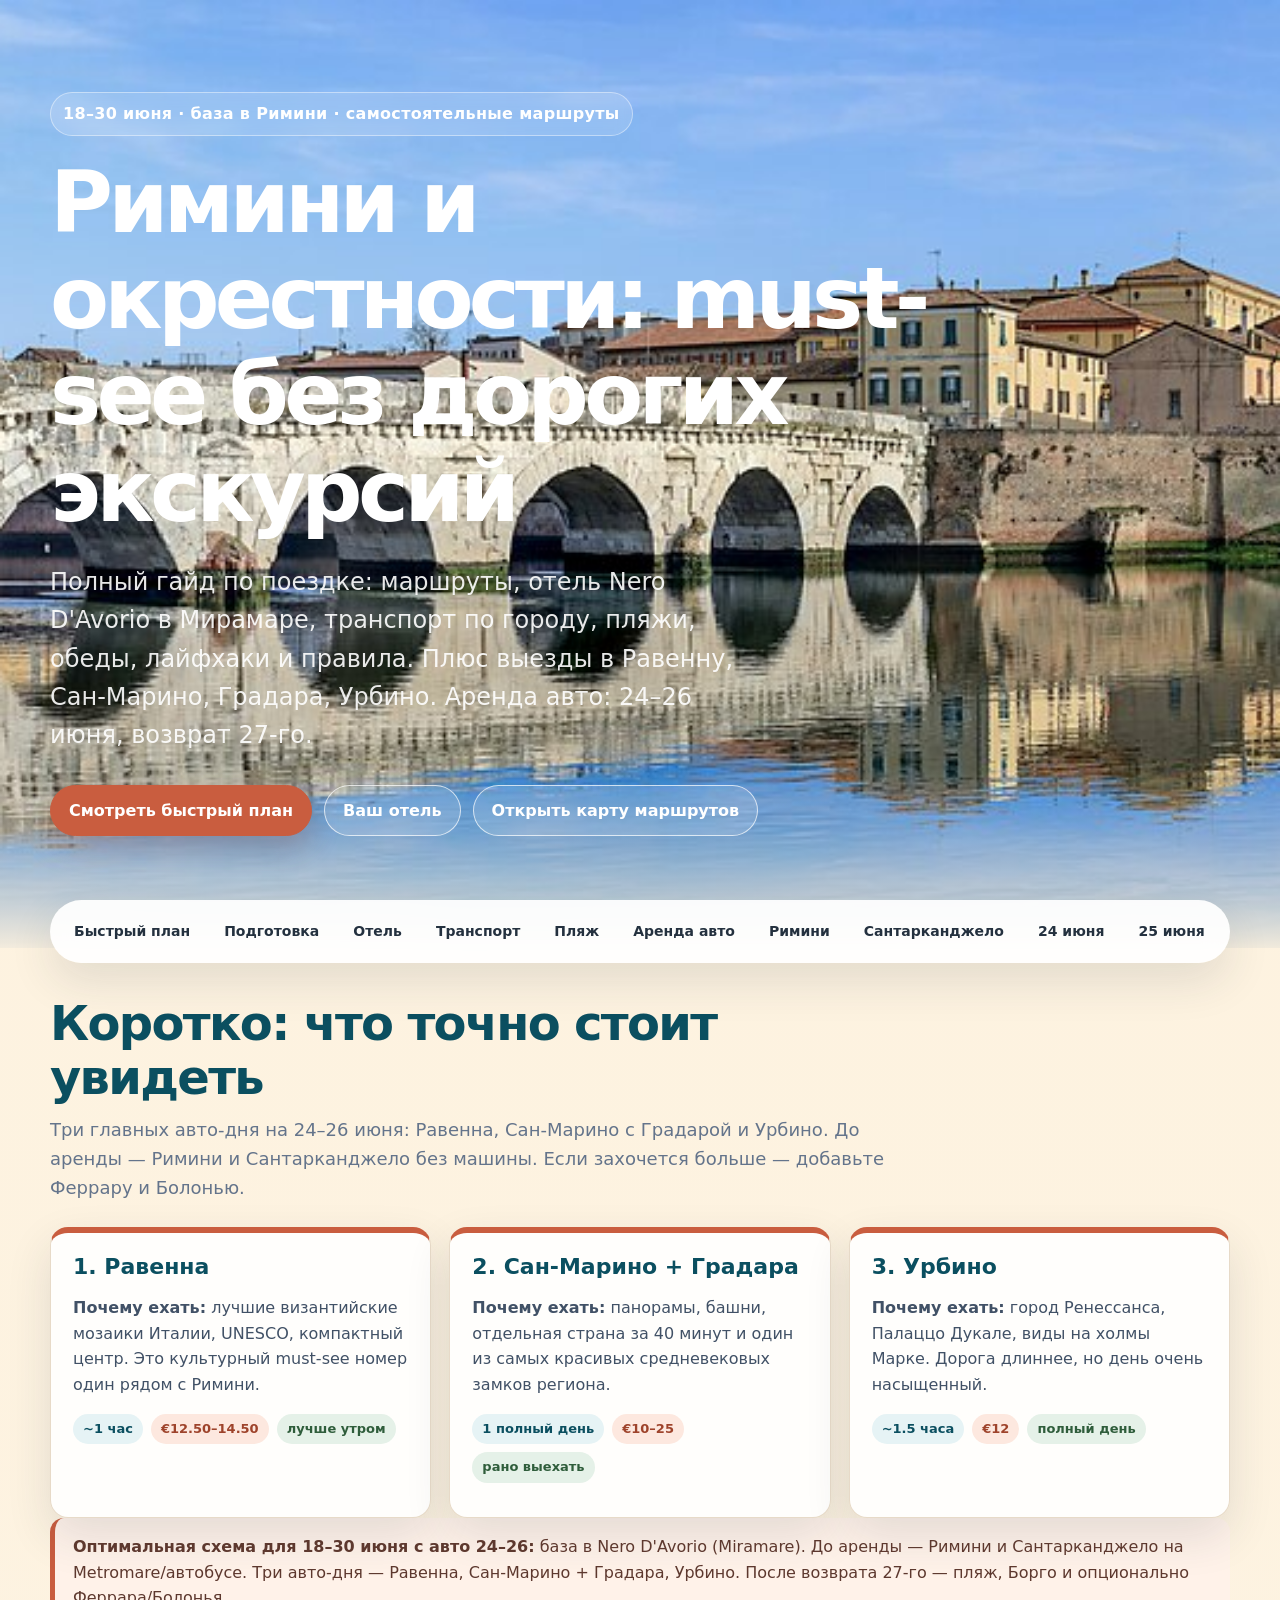
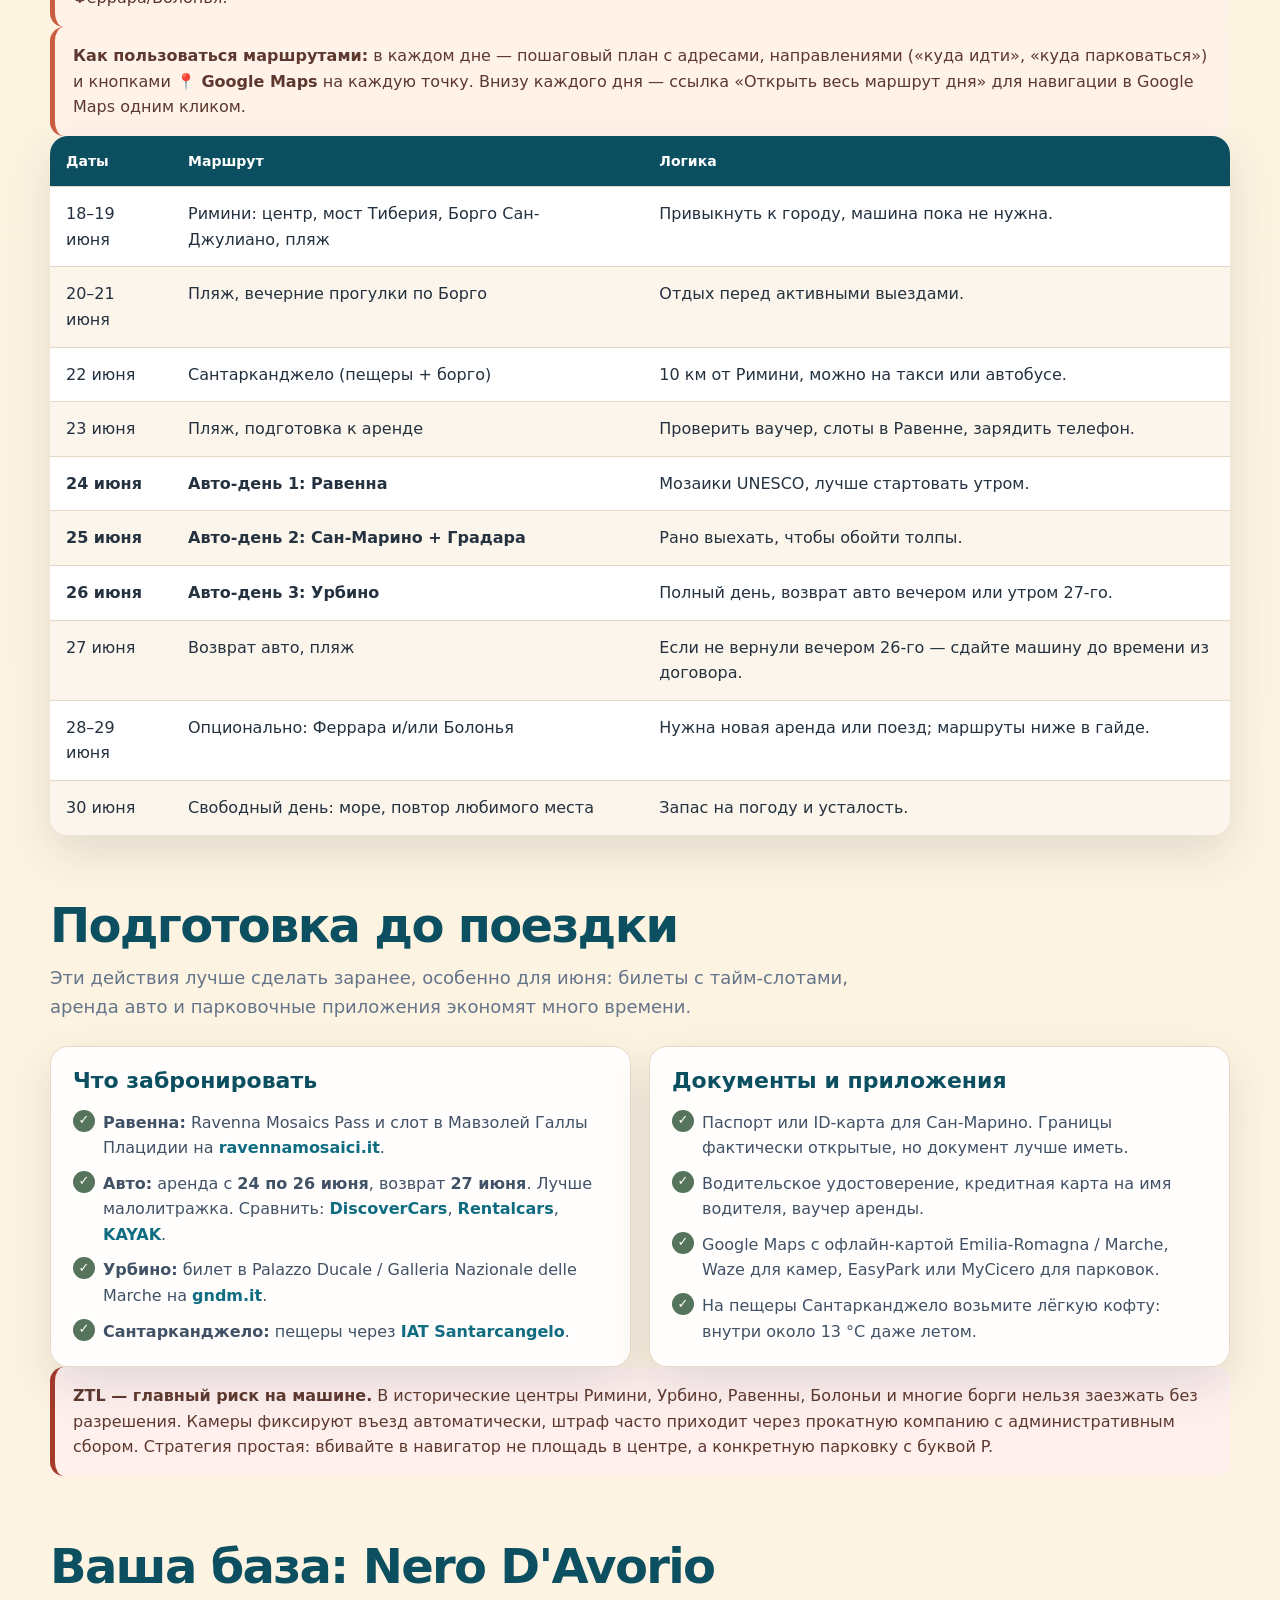
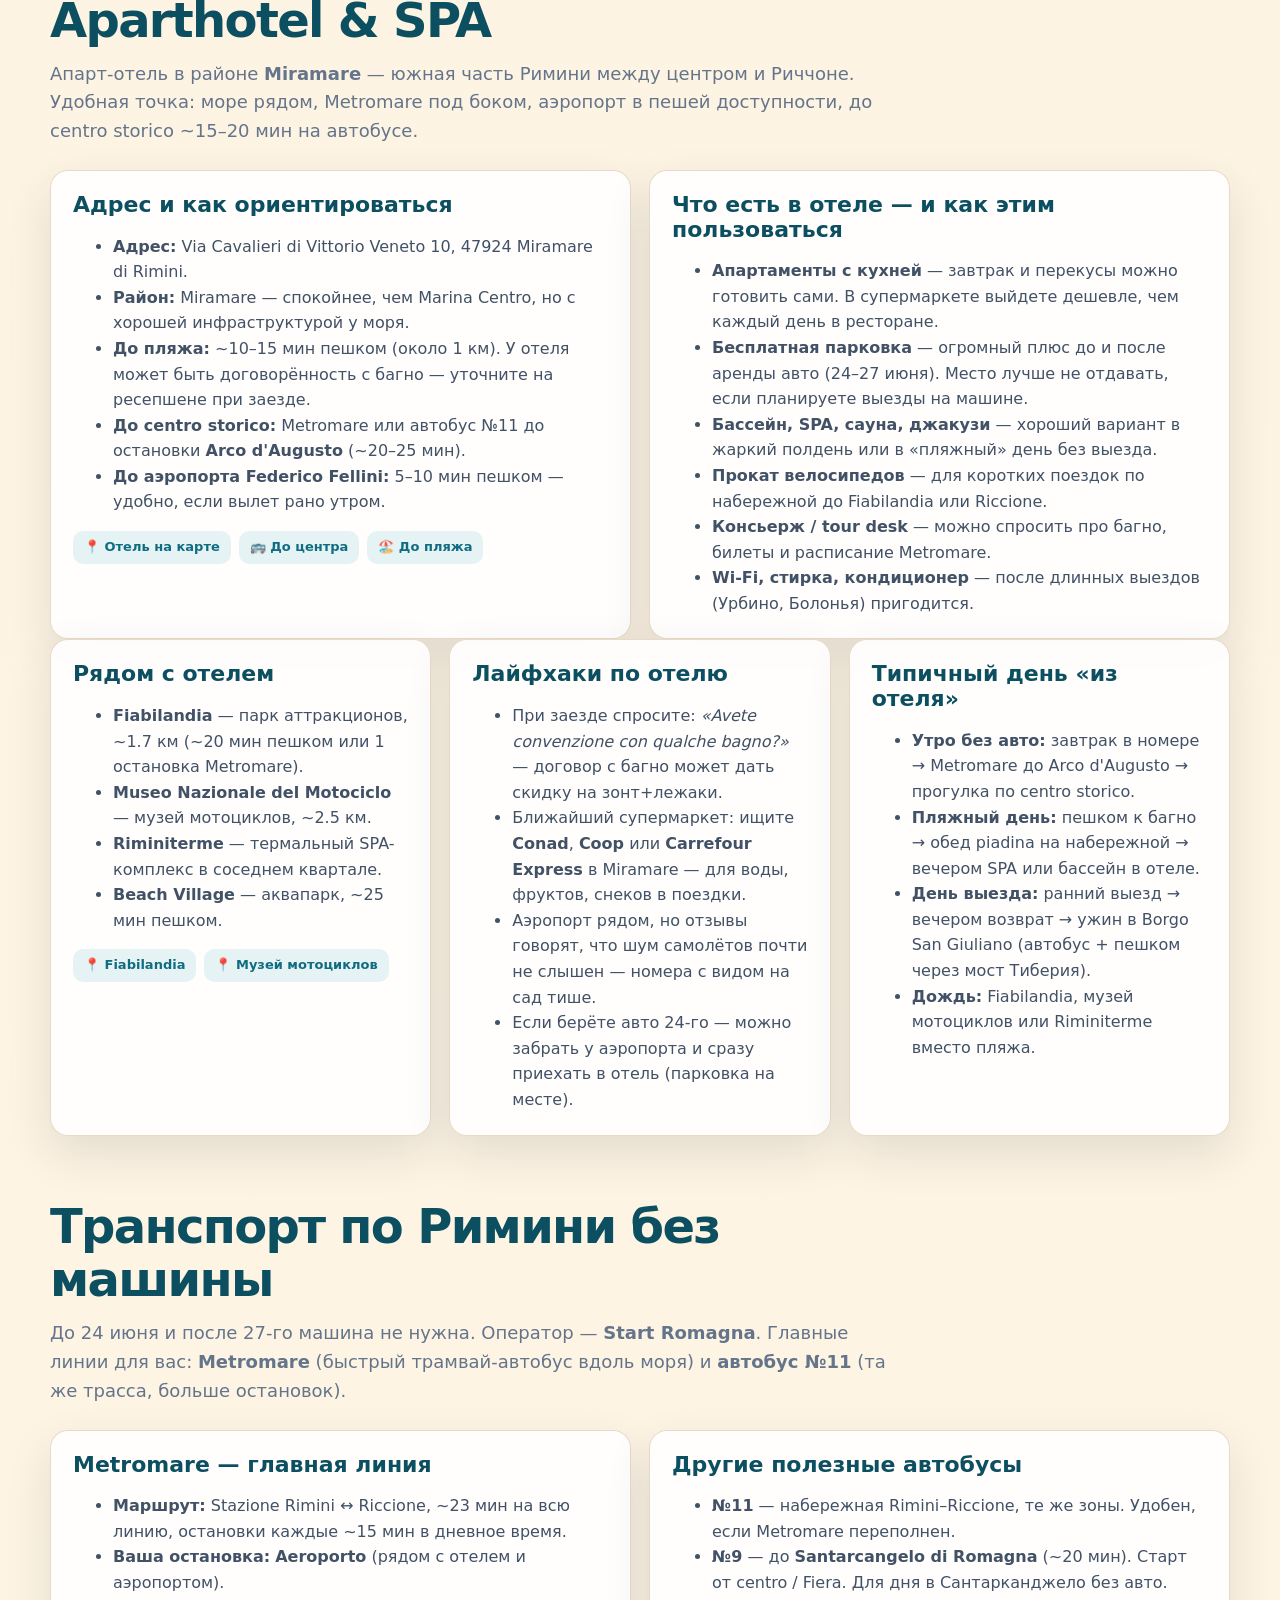
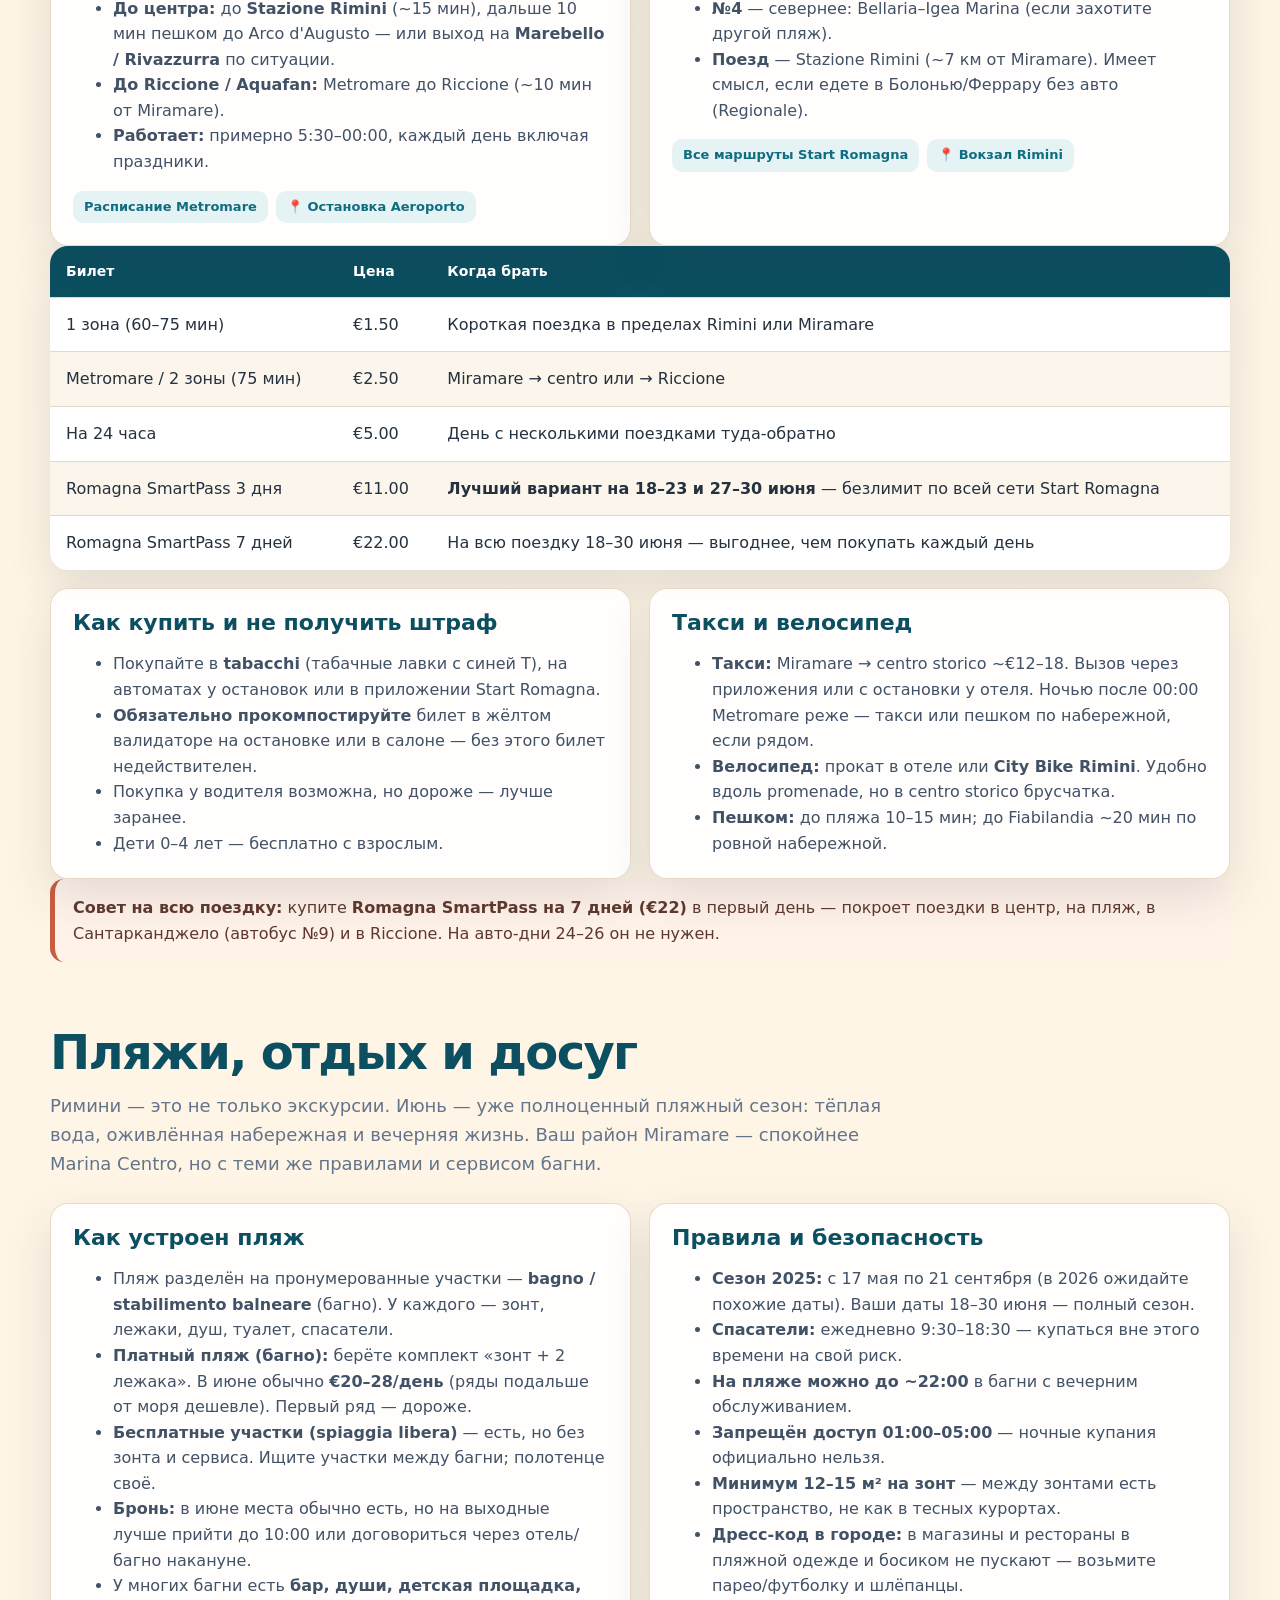
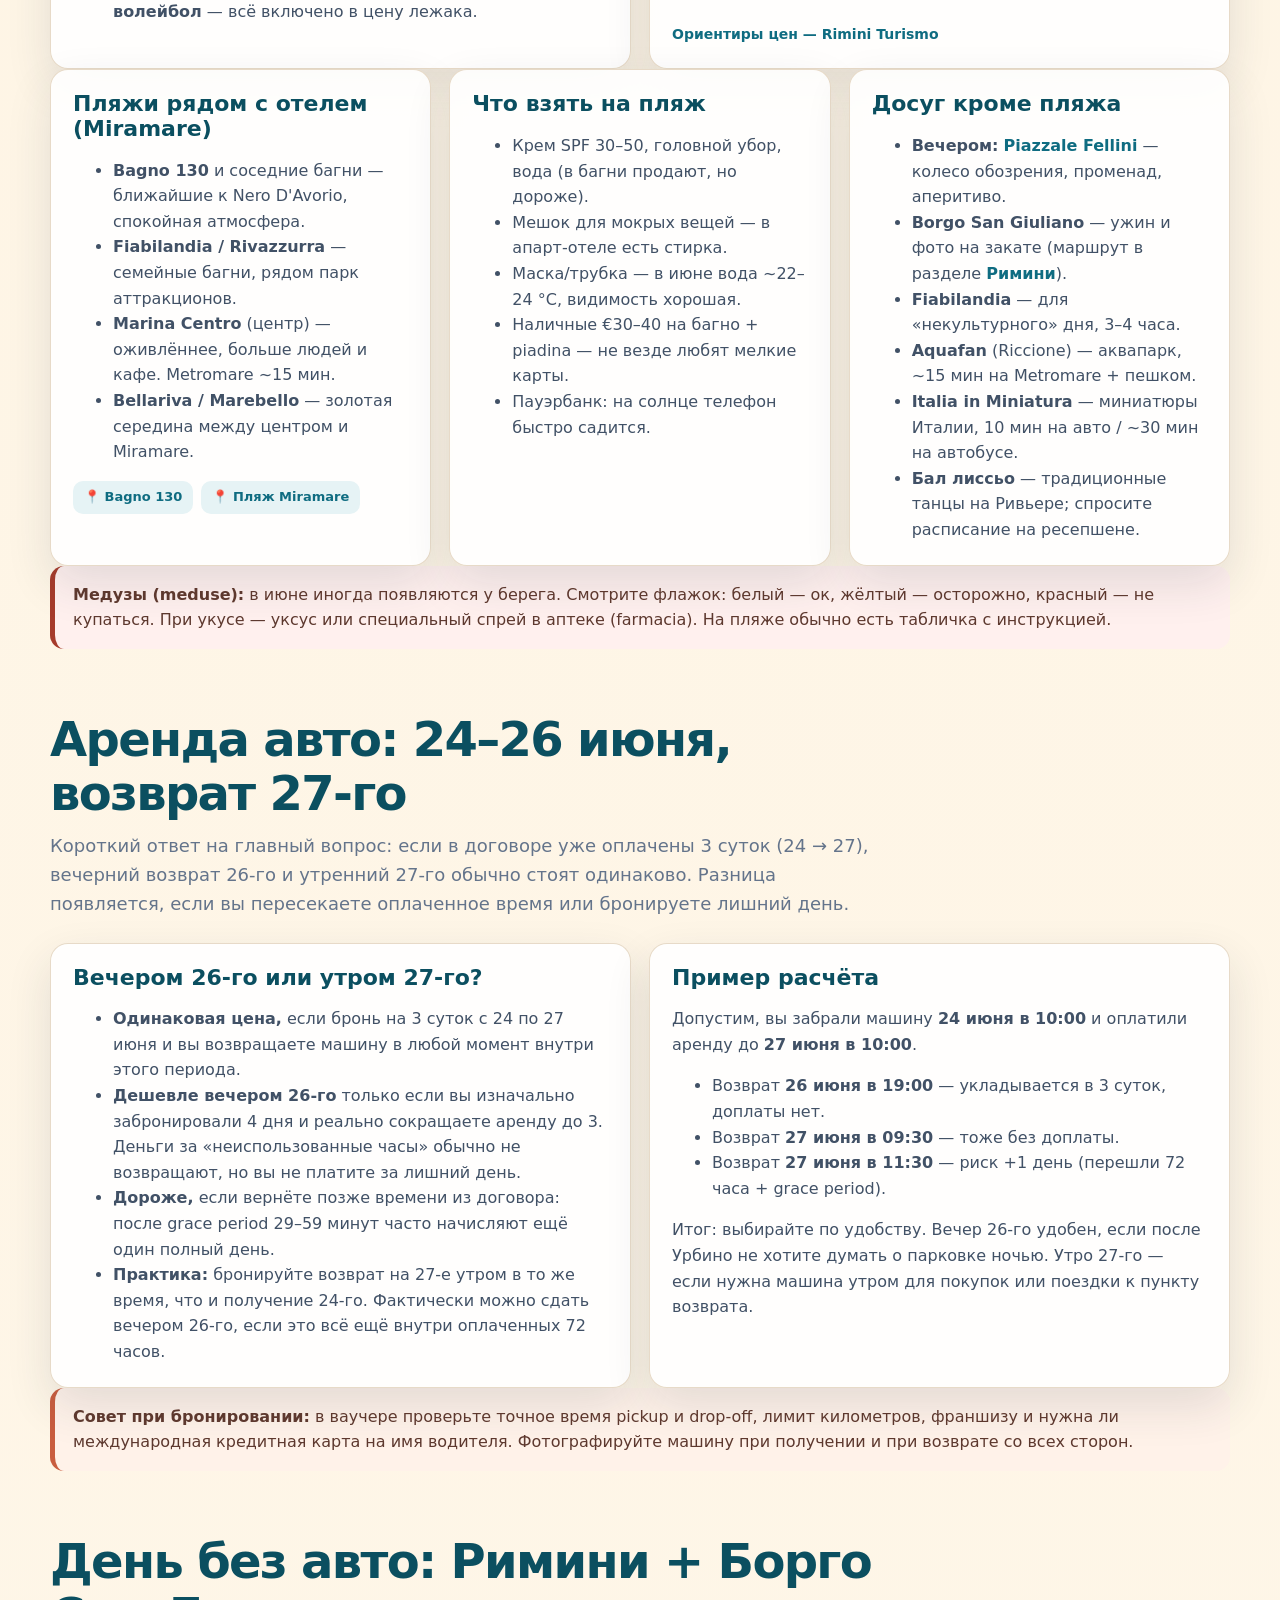
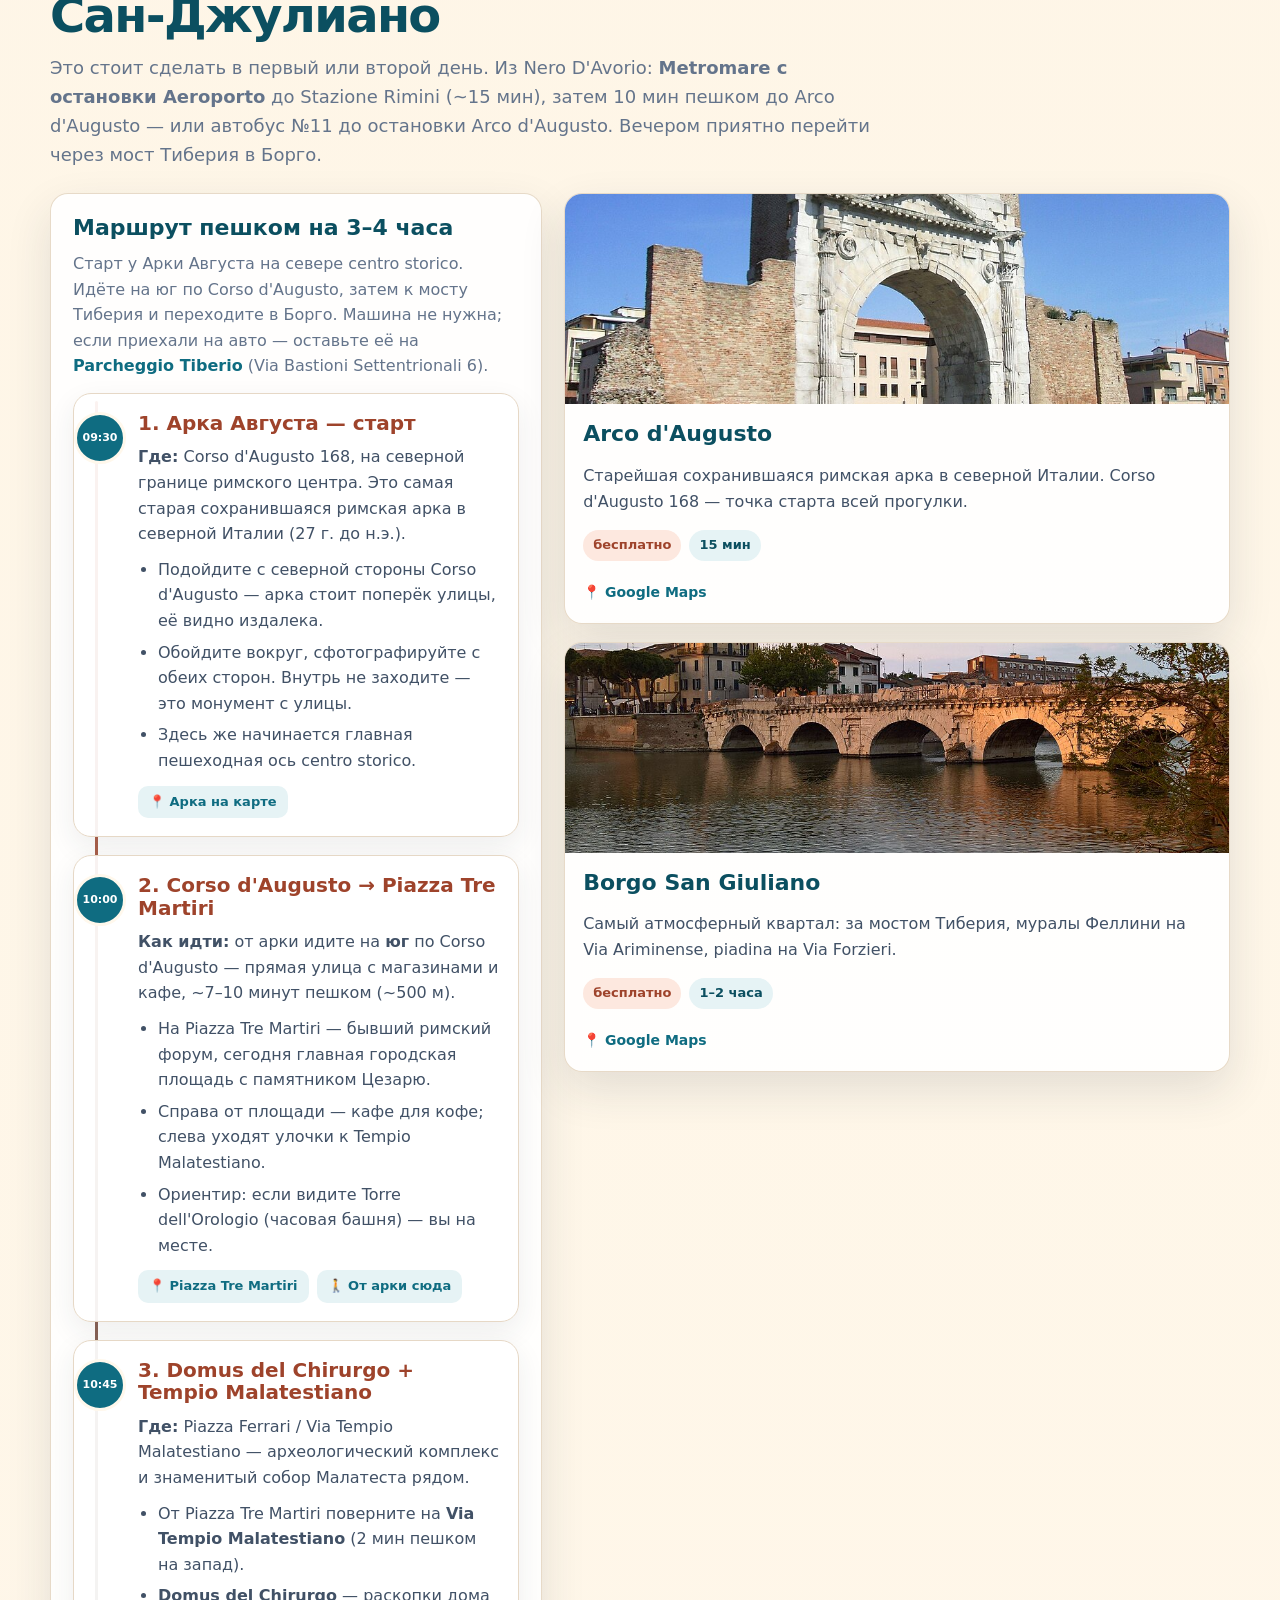
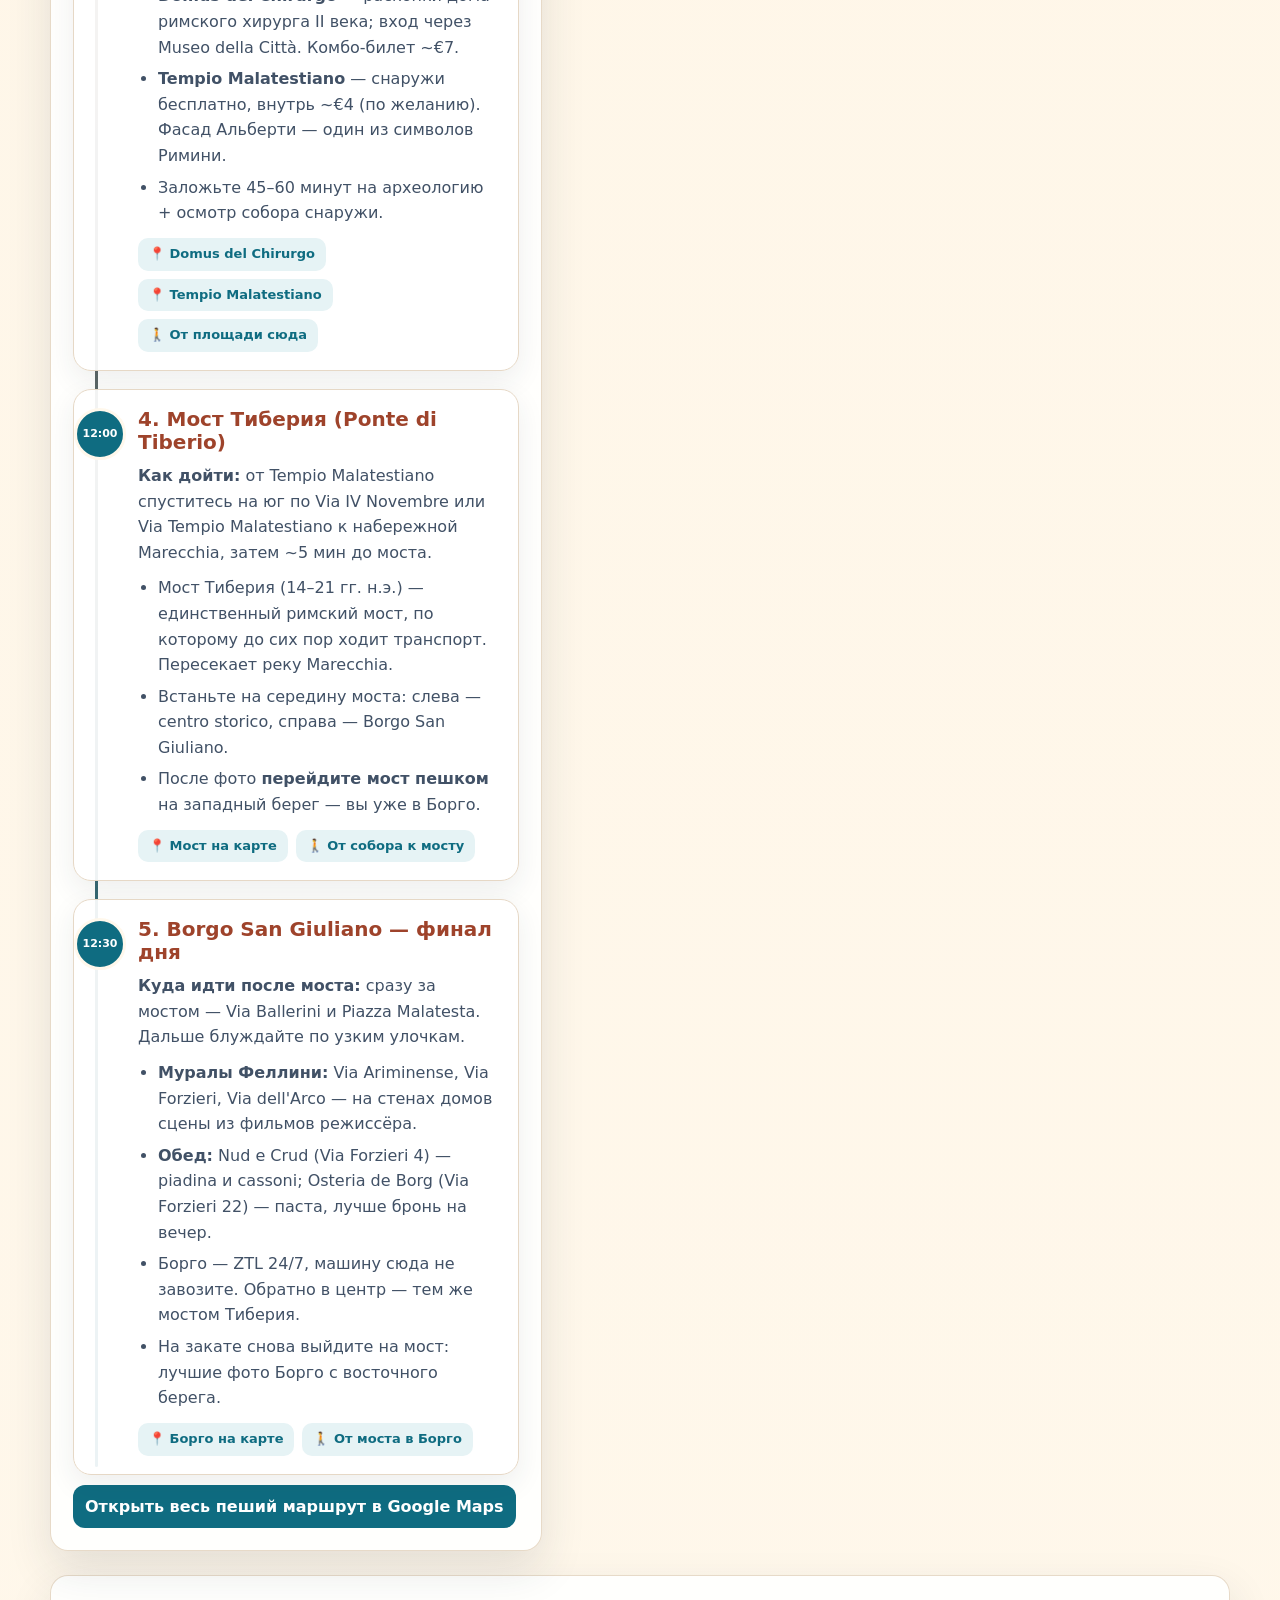
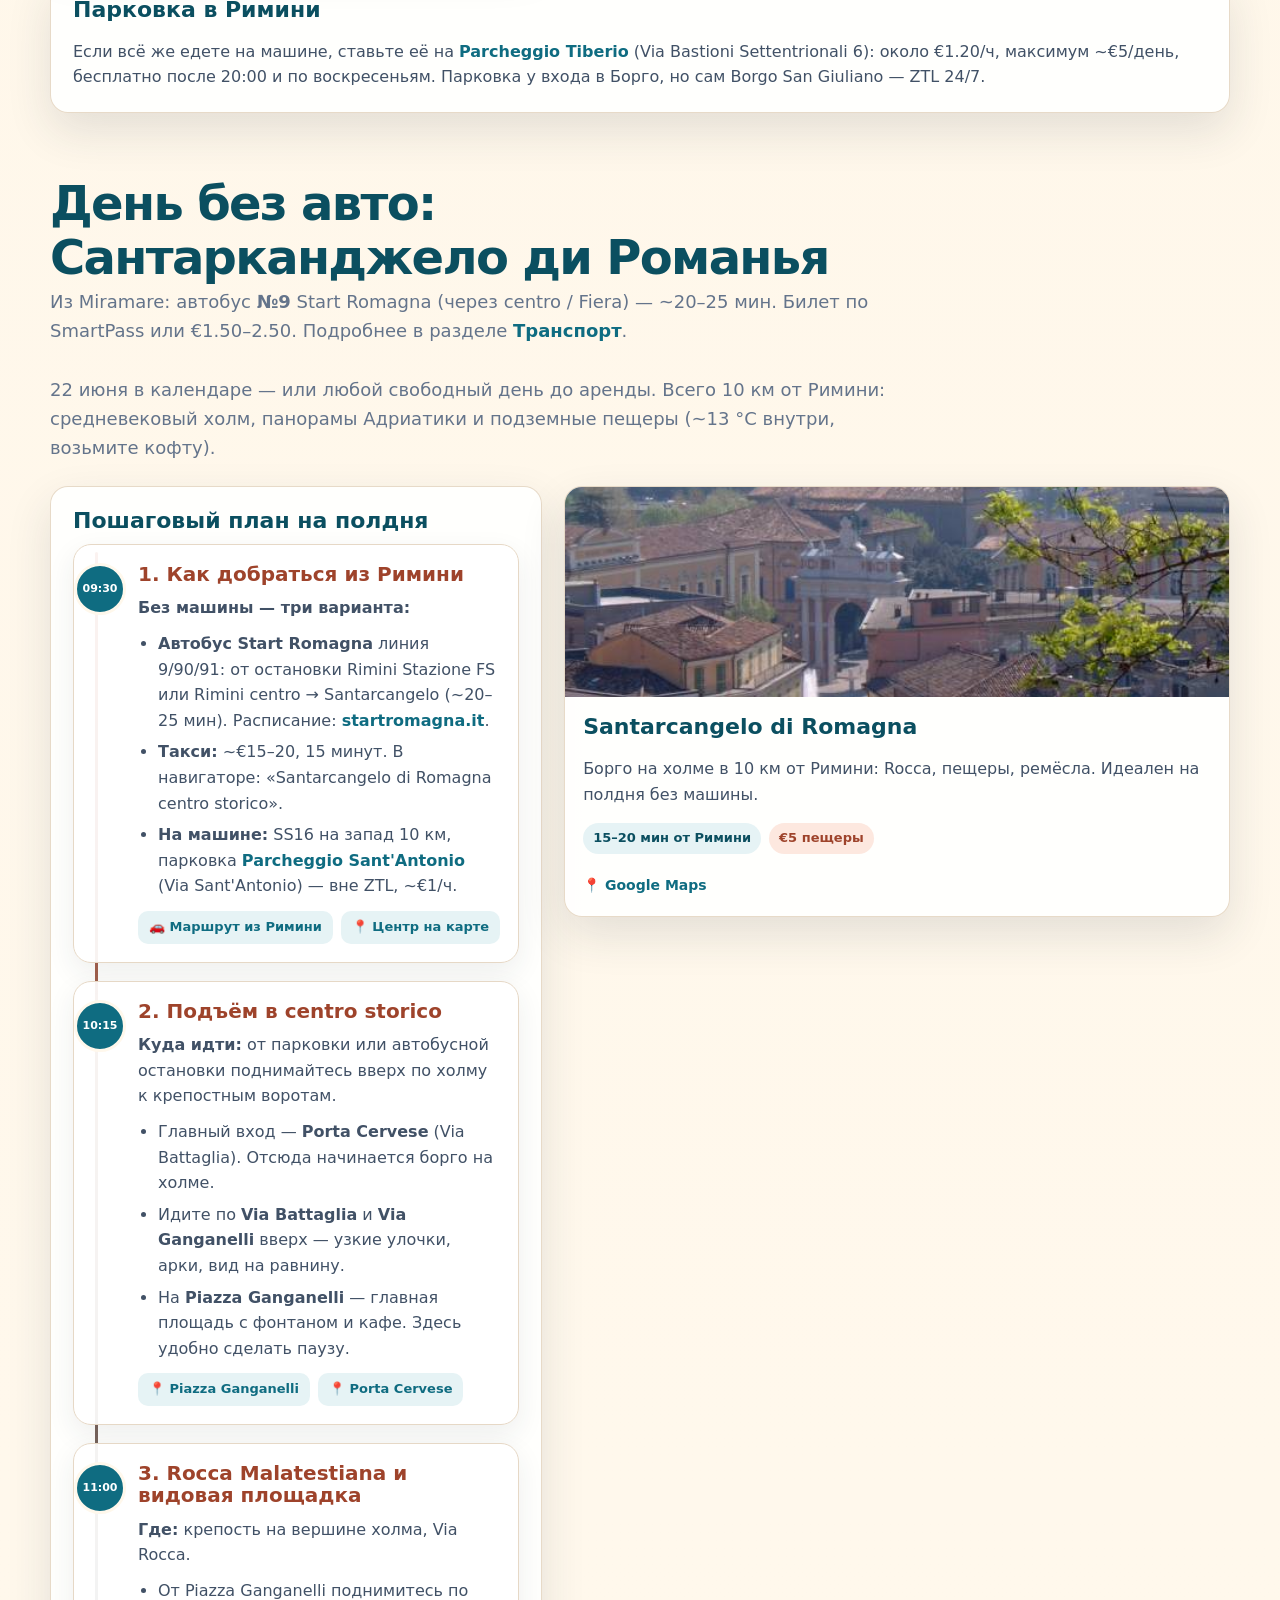
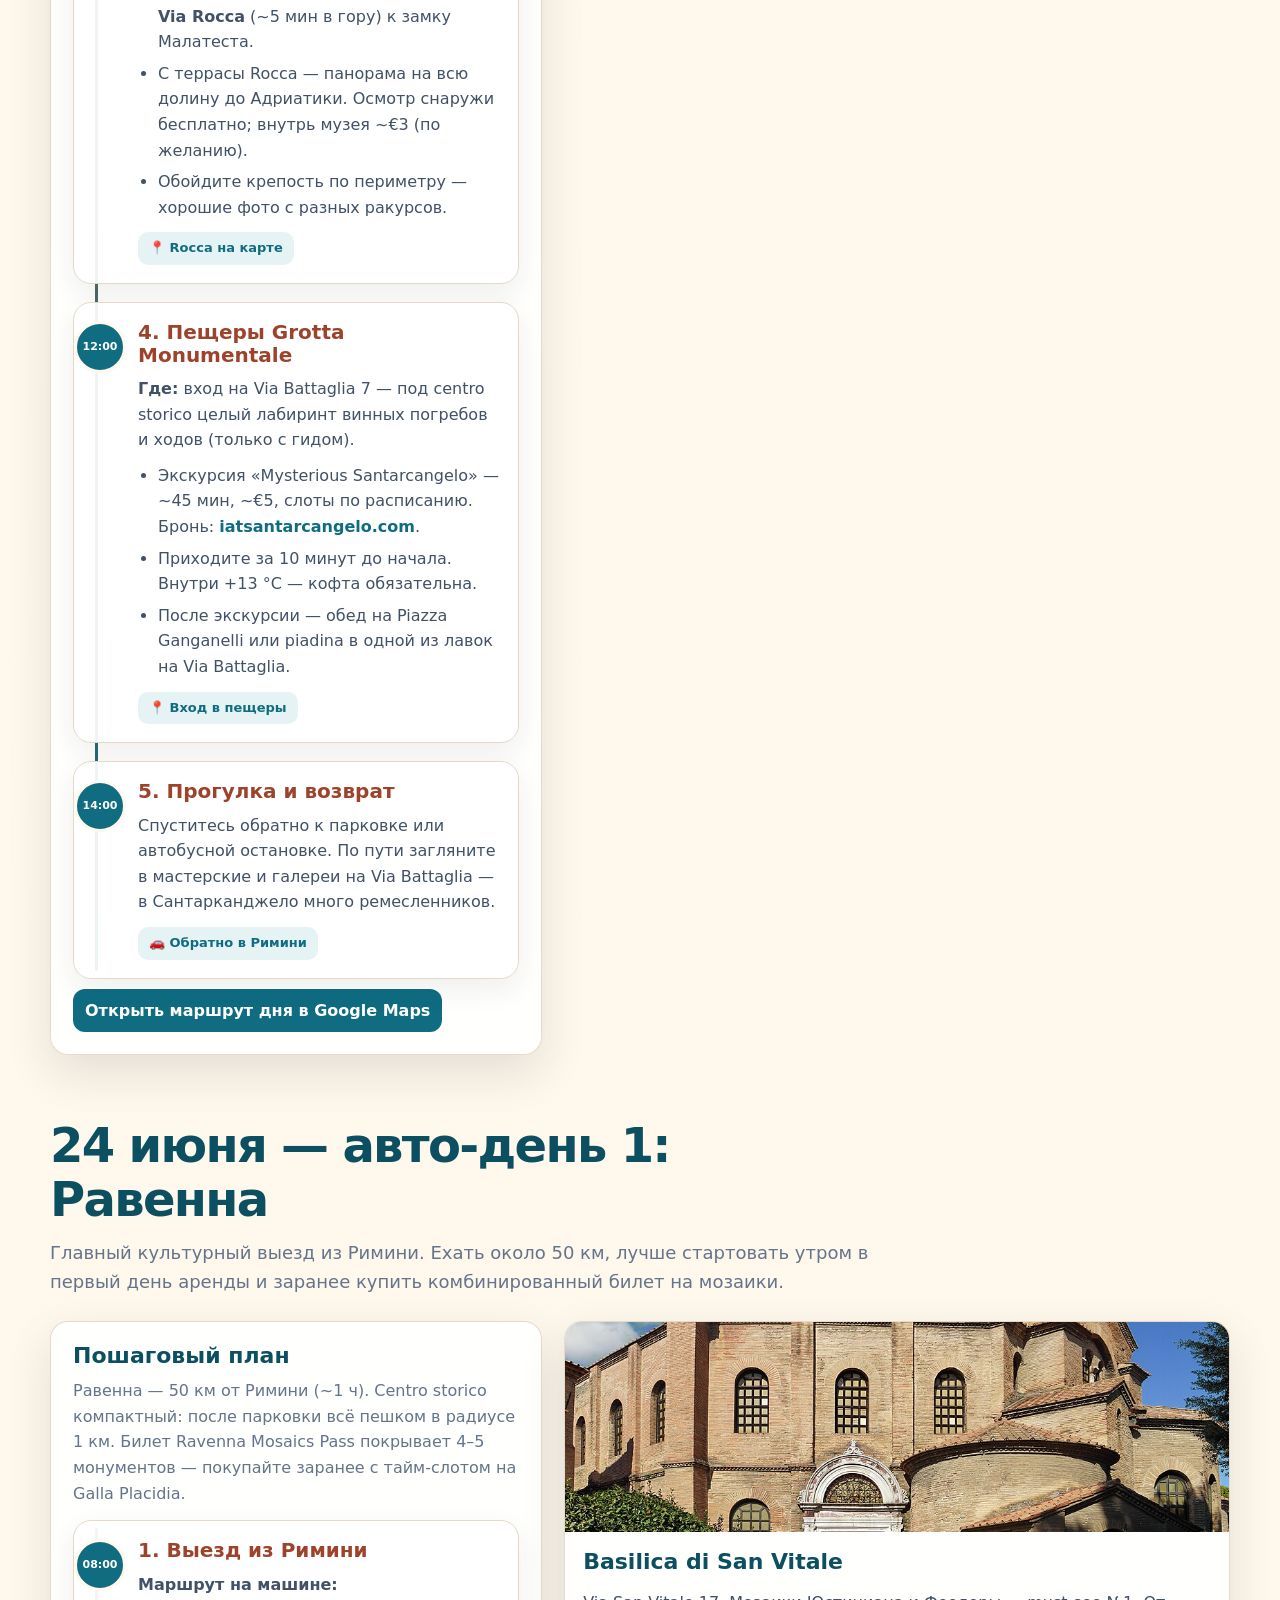
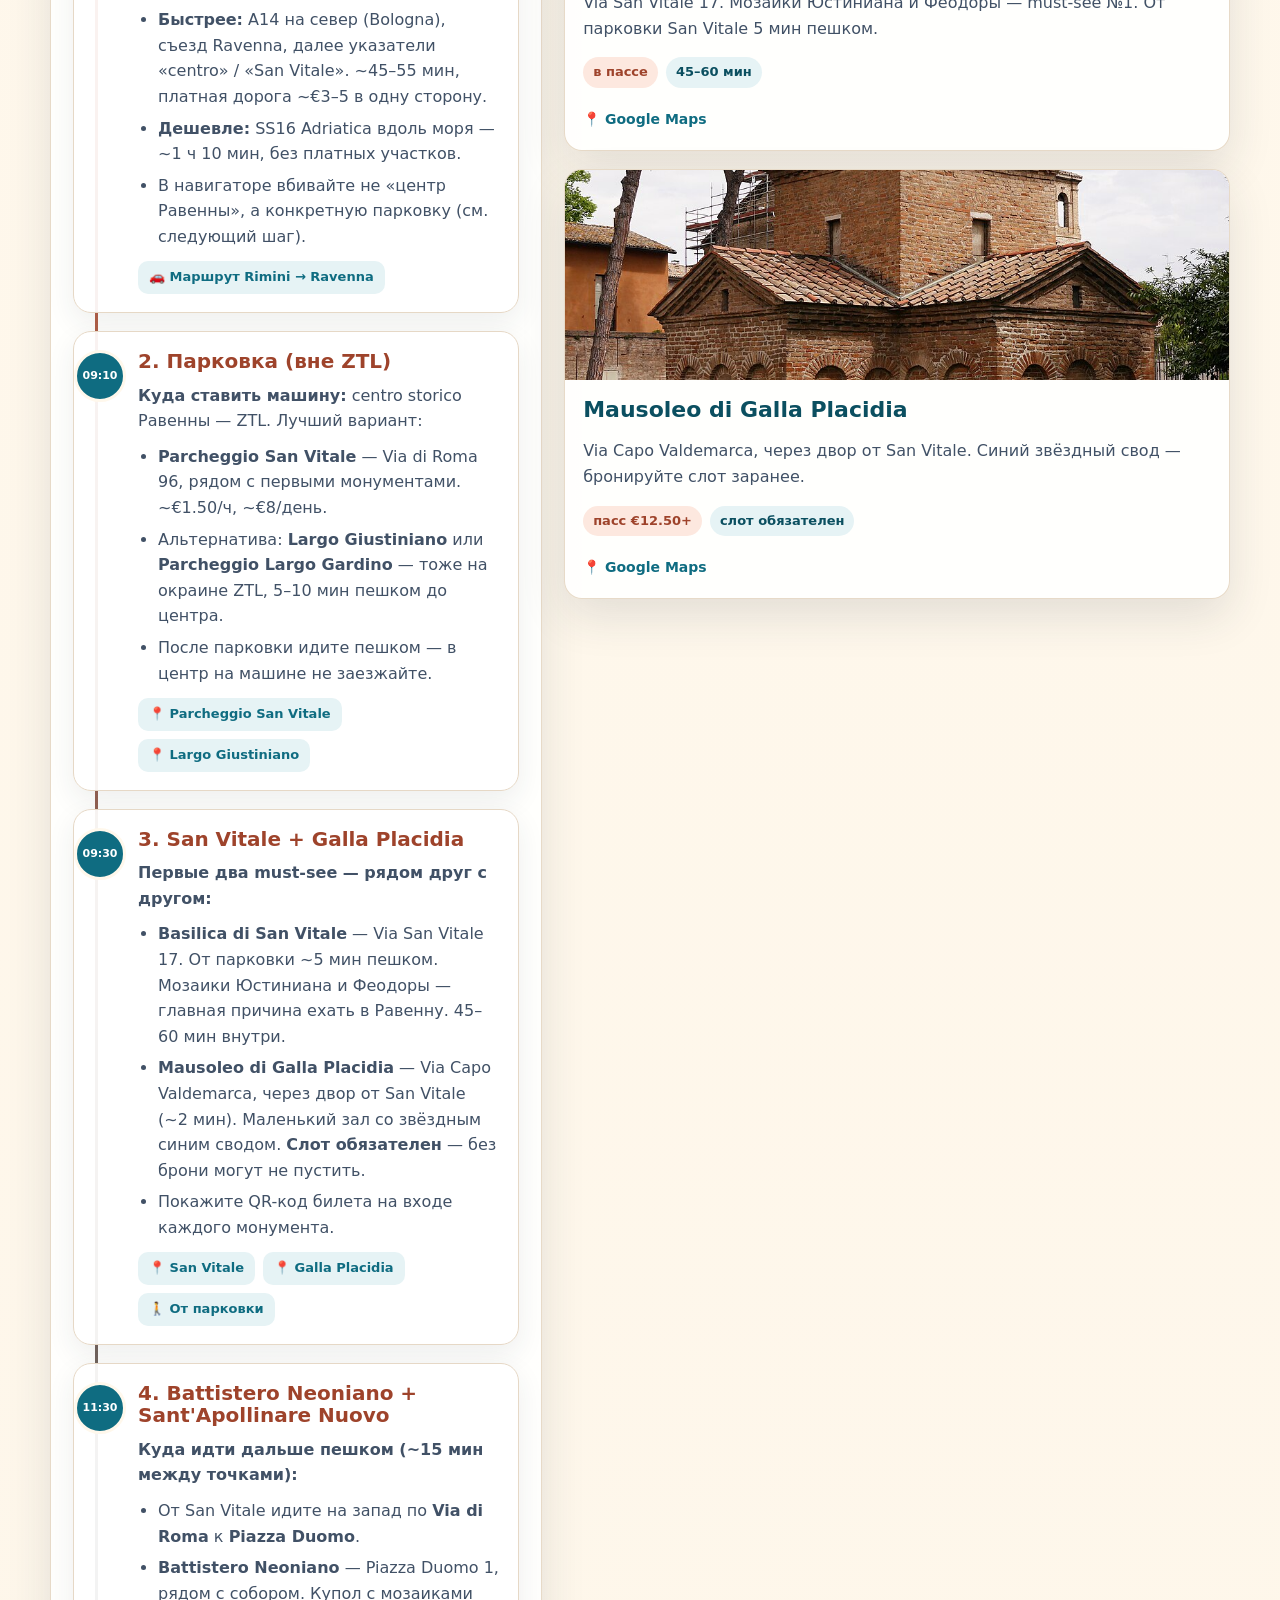
==== commit 7e3fa82c: "updates" ====
--- a/index.html
+++ b/index.html
@@ -4,7 +4,7 @@
   <meta charset="utf-8">
   <meta name="viewport" content="width=device-width, initial-scale=1">
   <title>Римини и окрестности: путеводитель 18–30 июня</title>
-  <meta name="description" content="Самостоятельный путеводитель по Римини, Равенне, Сан-Марино, Градаре, Урбино и близким местам на 18–30 июня.">
+  <meta name="description" content="Полный путеводитель по поездке в Римини 18–30 июня: отель Nero D'Avorio, транспорт, пляжи, еда, маршруты и лайфхаки.">
   <style>
     :root {
       --sand: #fff8ec;
@@ -592,9 +592,10 @@
     <div class="hero-inner">
       <p class="eyebrow">18–30 июня · база в Римини · самостоятельные маршруты</p>
       <h1>Римини и окрестности: must-see без дорогих экскурсий</h1>
-      <p class="subtitle">Готовый план на отдых у Адриатики: Римини, Равенна, Сан-Марино, Градара, Урбино, Сантарканджело и Сан-Лео. Аренда авто: 24–26 июня, возврат 27-го. С логистикой, ценами, парковками, ссылками и подсказками.</p>
+      <p class="subtitle">Полный гайд по поездке: маршруты, отель Nero D'Avorio в Мирамаре, транспорт по городу, пляжи, обеды, лайфхаки и правила. Плюс выезды в Равенну, Сан-Марино, Градара, Урбино. Аренда авто: 24–26 июня, возврат 27-го.</p>
       <div class="hero-actions">
         <a class="button primary" href="#quick">Смотреть быстрый план</a>
+        <a class="button" href="#hotel">Ваш отель</a>
         <a class="button" href="https://www.google.com/maps/dir/Rimini/Ravenna/San+Marino/Gradara/Urbino/Rimini" target="_blank" rel="noopener">Открыть карту маршрутов</a>
       </div>
     </div>
@@ -605,6 +606,9 @@
       <ul>
         <li><a href="#quick">Быстрый план</a></li>
         <li><a href="#prep">Подготовка</a></li>
+        <li><a href="#hotel">Отель</a></li>
+        <li><a href="#transport">Транспорт</a></li>
+        <li><a href="#beach-leisure">Пляж</a></li>
         <li><a href="#car-rental">Аренда авто</a></li>
         <li><a href="#rimini">Римини</a></li>
         <li><a href="#santarcangelo">Сантарканджело</a></li>
@@ -657,7 +661,7 @@
       </div>
 
       <div class="note">
-        <strong>Оптимальная схема для 18–30 июня с авто 24–26:</strong> до аренды спокойно осмотрите Римини и Сантарканджело без машины. Три авто-дня используйте на Равенну, Сан-Марино + Градара и Урбино. После возврата авто 27-го останутся пляж, Борго и два опциональных выезда.
+        <strong>Оптимальная схема для 18–30 июня с авто 24–26:</strong> база в Nero D'Avorio (Miramare). До аренды — Римини и Сантарканджело на Metromare/автобусе. Три авто-дня — Равенна, Сан-Марино + Градара, Урбино. После возврата 27-го — пляж, Борго и опционально Феррара/Болонья.
       </div>
       <div class="note">
         <strong>Как пользоваться маршрутами:</strong> в каждом дне — пошаговый план с адресами, направлениями («куда идти», «куда парковаться») и кнопками <strong>📍 Google Maps</strong> на каждую точку. Внизу каждого дня — ссылка «Открыть весь маршрут дня» для навигации в Google Maps одним кликом.
@@ -759,6 +763,250 @@
       </div>
     </section>
 
+    <section id="hotel">
+      <div class="section-title">
+        <h2>Ваша база: Nero D'Avorio Aparthotel &amp; SPA</h2>
+        <p>Апарт-отель в районе <strong>Miramare</strong> — южная часть Римини между центром и Риччоне. Удобная точка: море рядом, Metromare под боком, аэропорт в пешей доступности, до centro storico ~15–20 мин на автобусе.</p>
+      </div>
+
+      <div class="grid two">
+        <article class="card pad">
+          <h3>Адрес и как ориентироваться</h3>
+          <ul>
+            <li><strong>Адрес:</strong> Via Cavalieri di Vittorio Veneto 10, 47924 Miramare di Rimini.</li>
+            <li><strong>Район:</strong> Miramare — спокойнее, чем Marina Centro, но с хорошей инфраструктурой у моря.</li>
+            <li><strong>До пляжа:</strong> ~10–15 мин пешком (около 1 км). У отеля может быть договорённость с багно — уточните на ресепшене при заезде.</li>
+            <li><strong>До centro storico:</strong> Metromare или автобус №11 до остановки <strong>Arco d'Augusto</strong> (~20–25 мин).</li>
+            <li><strong>До аэропорта Federico Fellini:</strong> 5–10 мин пешком — удобно, если вылет рано утром.</li>
+          </ul>
+          <div class="step-links">
+            <a href="https://www.google.com/maps/search/?api=1&query=Nero+D'Avorio+Aparthotel+SPA+Via+Cavalieri+di+Vittorio+Veneto+10+Rimini" target="_blank" rel="noopener">📍 Отель на карте</a>
+            <a href="https://www.google.com/maps/dir/Nero+D'Avorio+Aparthotel+%26+SPA,+Via+Cavalieri+di+Vittorio+Veneto+10,+Rimini/Arco+d'Augusto,+Rimini" target="_blank" rel="noopener">🚌 До центра</a>
+            <a href="https://www.google.com/maps/dir/Nero+D'Avorio+Aparthotel+%26+SPA,+Via+Cavalieri+di+Vittorio+Veneto+10,+Rimini/Spiaggia+Miramare,+Rimini" target="_blank" rel="noopener">🏖️ До пляжа</a>
+          </div>
+        </article>
+
+        <article class="card pad">
+          <h3>Что есть в отеле — и как этим пользоваться</h3>
+          <ul>
+            <li><strong>Апартаменты с кухней</strong> — завтрак и перекусы можно готовить сами. В супермаркете выйдете дешевле, чем каждый день в ресторане.</li>
+            <li><strong>Бесплатная парковка</strong> — огромный плюс до и после аренды авто (24–27 июня). Место лучше не отдавать, если планируете выезды на машине.</li>
+            <li><strong>Бассейн, SPA, сауна, джакузи</strong> — хороший вариант в жаркий полдень или в «пляжный» день без выезда.</li>
+            <li><strong>Прокат велосипедов</strong> — для коротких поездок по набережной до Fiabilandia или Riccione.</li>
+            <li><strong>Консьерж / tour desk</strong> — можно спросить про багно, билеты и расписание Metromare.</li>
+            <li><strong>Wi‑Fi, стирка, кондиционер</strong> — после длинных выездов (Урбино, Болонья) пригодится.</li>
+          </ul>
+        </article>
+      </div>
+
+      <div class="grid three">
+        <article class="card pad">
+          <h3>Рядом с отелем</h3>
+          <ul>
+            <li><strong>Fiabilandia</strong> — парк аттракционов, ~1.7 км (~20 мин пешком или 1 остановка Metromare).</li>
+            <li><strong>Museo Nazionale del Motociclo</strong> — музей мотоциклов, ~2.5 км.</li>
+            <li><strong>Riminiterme</strong> — термальный SPA-комплекс в соседнем квартале.</li>
+            <li><strong>Beach Village</strong> — аквапарк, ~25 мин пешком.</li>
+          </ul>
+          <div class="step-links">
+            <a href="https://www.google.com/maps/search/?api=1&query=Fiabilandia+Rimini" target="_blank" rel="noopener">📍 Fiabilandia</a>
+            <a href="https://www.google.com/maps/search/?api=1&query=Museo+Nazionale+del+Motociclo+Rimini" target="_blank" rel="noopener">📍 Музей мотоциклов</a>
+          </div>
+        </article>
+        <article class="card pad">
+          <h3>Лайфхаки по отелю</h3>
+          <ul>
+            <li>При заезде спросите: <em>«Avete convenzione con qualche bagno?»</em> — договор с багно может дать скидку на зонт+лежаки.</li>
+            <li>Ближайший супермаркет: ищите <strong>Conad</strong>, <strong>Coop</strong> или <strong>Carrefour Express</strong> в Miramare — для воды, фруктов, снеков в поездки.</li>
+            <li>Аэропорт рядом, но отзывы говорят, что шум самолётов почти не слышен — номера с видом на сад тише.</li>
+            <li>Если берёте авто 24-го — можно забрать у аэропорта и сразу приехать в отель (парковка на месте).</li>
+          </ul>
+        </article>
+        <article class="card pad">
+          <h3>Типичный день «из отеля»</h3>
+          <ul>
+            <li><strong>Утро без авто:</strong> завтрак в номере → Metromare до Arco d'Augusto → прогулка по centro storico.</li>
+            <li><strong>Пляжный день:</strong> пешком к багно → обед piadina на набережной → вечером SPA или бассейн в отеле.</li>
+            <li><strong>День выезда:</strong> ранний выезд → вечером возврат → ужин в Borgo San Giuliano (автобус + пешком через мост Тиберия).</li>
+            <li><strong>Дождь:</strong> Fiabilandia, музей мотоциклов или Riminiterme вместо пляжа.</li>
+          </ul>
+        </article>
+      </div>
+    </section>
+
+    <section id="transport">
+      <div class="section-title">
+        <h2>Транспорт по Римини без машины</h2>
+        <p>До 24 июня и после 27-го машина не нужна. Оператор — <strong>Start Romagna</strong>. Главные линии для вас: <strong>Metromare</strong> (быстрый трамвай-автобус вдоль моря) и <strong>автобус №11</strong> (та же трасса, больше остановок).</p>
+      </div>
+
+      <div class="grid two">
+        <article class="card pad">
+          <h3>Metromare — главная линия</h3>
+          <ul>
+            <li><strong>Маршрут:</strong> Stazione Rimini ↔ Riccione, ~23 мин на всю линию, остановки каждые ~15 мин в дневное время.</li>
+            <li><strong>Ваша остановка:</strong> <strong>Aeroporto</strong> (рядом с отелем и аэропортом).</li>
+            <li><strong>До центра:</strong> до <strong>Stazione Rimini</strong> (~15 мин), дальше 10 мин пешком до Arco d'Augusto — или выход на <strong>Marebello / Rivazzurra</strong> по ситуации.</li>
+            <li><strong>До Riccione / Aquafan:</strong> Metromare до Riccione (~10 мин от Miramare).</li>
+            <li><strong>Работает:</strong> примерно 5:30–00:00, каждый день включая праздники.</li>
+          </ul>
+          <div class="step-links">
+            <a href="https://www.startromagna.it/en/timetable-and-services/metromare/" target="_blank" rel="noopener">Расписание Metromare</a>
+            <a href="https://www.google.com/maps/search/?api=1&query=Fermata+Metromare+Aeroporto+Rimini" target="_blank" rel="noopener">📍 Остановка Aeroporto</a>
+          </div>
+        </article>
+
+        <article class="card pad">
+          <h3>Другие полезные автобусы</h3>
+          <ul>
+            <li><strong>№11</strong> — набережная Rimini–Riccione, те же зоны. Удобен, если Metromare переполнен.</li>
+            <li><strong>№9</strong> — до <strong>Santarcangelo di Romagna</strong> (~20 мин). Старт от centro / Fiera. Для дня в Сантарканджело без авто.</li>
+            <li><strong>№4</strong> — севернее: Bellaria–Igea Marina (если захотите другой пляж).</li>
+            <li><strong>Поезд</strong> — Stazione Rimini (~7 км от Miramare). Имеет смысл, если едете в Болонью/Феррару без авто (Regionale).</li>
+          </ul>
+          <div class="step-links">
+            <a href="https://www.startromagna.it/en/timetable-and-services/" target="_blank" rel="noopener">Все маршруты Start Romagna</a>
+            <a href="https://www.google.com/maps/search/?api=1&query=Stazione+Rimini" target="_blank" rel="noopener">📍 Вокзал Rimini</a>
+          </div>
+        </article>
+      </div>
+
+      <table aria-label="Тарифы общественного транспорта">
+        <thead>
+          <tr>
+            <th>Билет</th>
+            <th>Цена</th>
+            <th>Когда брать</th>
+          </tr>
+        </thead>
+        <tbody>
+          <tr>
+            <td>1 зона (60–75 мин)</td>
+            <td>€1.50</td>
+            <td>Короткая поездка в пределах Rimini или Miramare</td>
+          </tr>
+          <tr>
+            <td>Metromare / 2 зоны (75 мин)</td>
+            <td>€2.50</td>
+            <td>Miramare → centro или → Riccione</td>
+          </tr>
+          <tr>
+            <td>На 24 часа</td>
+            <td>€5.00</td>
+            <td>День с несколькими поездками туда-обратно</td>
+          </tr>
+          <tr>
+            <td>Romagna SmartPass 3 дня</td>
+            <td>€11.00</td>
+            <td><strong>Лучший вариант на 18–23 и 27–30 июня</strong> — безлимит по всей сети Start Romagna</td>
+          </tr>
+          <tr>
+            <td>Romagna SmartPass 7 дней</td>
+            <td>€22.00</td>
+            <td>На всю поездку 18–30 июня — выгоднее, чем покупать каждый день</td>
+          </tr>
+        </tbody>
+      </table>
+
+      <div class="grid two" style="margin-top:18px">
+        <article class="card pad">
+          <h3>Как купить и не получить штраф</h3>
+          <ul>
+            <li>Покупайте в <strong>tabacchi</strong> (табачные лавки с синей Т), на автоматах у остановок или в приложении Start Romagna.</li>
+            <li><strong>Обязательно прокомпостируйте</strong> билет в жёлтом валидаторе на остановке или в салоне — без этого билет недействителен.</li>
+            <li>Покупка у водителя возможна, но дороже — лучше заранее.</li>
+            <li>Дети 0–4 лет — бесплатно с взрослым.</li>
+          </ul>
+        </article>
+        <article class="card pad">
+          <h3>Такси и велосипед</h3>
+          <ul>
+            <li><strong>Такси:</strong> Miramare → centro storico ~€12–18. Вызов через приложения или с остановки у отеля. Ночью после 00:00 Metromare реже — такси или пешком по набережной, если рядом.</li>
+            <li><strong>Велосипед:</strong> прокат в отеле или <strong>City Bike Rimini</strong>. Удобно вдоль promenade, но в centro storico брусчатка.</li>
+            <li><strong>Пешком:</strong> до пляжа 10–15 мин; до Fiabilandia ~20 мин по ровной набережной.</li>
+          </ul>
+        </article>
+      </div>
+
+      <div class="note">
+        <strong>Совет на всю поездку:</strong> купите <strong>Romagna SmartPass на 7 дней (€22)</strong> в первый день — покроет поездки в центр, на пляж, в Сантарканджело (автобус №9) и в Riccione. На авто-дни 24–26 он не нужен.
+      </div>
+    </section>
+
+    <section id="beach-leisure">
+      <div class="section-title">
+        <h2>Пляжи, отдых и досуг</h2>
+        <p>Римини — это не только экскурсии. Июнь — уже полноценный пляжный сезон: тёплая вода, оживлённая набережная и вечерняя жизнь. Ваш район Miramare — спокойнее Marina Centro, но с теми же правилами и сервисом багни.</p>
+      </div>
+
+      <div class="grid two">
+        <article class="card pad">
+          <h3>Как устроен пляж</h3>
+          <ul>
+            <li>Пляж разделён на пронумерованные участки — <strong>bagno / stabilimento balneare</strong> (багно). У каждого — зонт, лежаки, душ, туалет, спасатели.</li>
+            <li><strong>Платный пляж (багно):</strong> берёте комплект «зонт + 2 лежака». В июне обычно <strong>€20–28/день</strong> (ряды подальше от моря дешевле). Первый ряд — дороже.</li>
+            <li><strong>Бесплатные участки (spiaggia libera)</strong> — есть, но без зонта и сервиса. Ищите участки между багни; полотенце своё.</li>
+            <li><strong>Бронь:</strong> в июне места обычно есть, но на выходные лучше прийти до 10:00 или договориться через отель/багно накануне.</li>
+            <li>У многих багни есть <strong>бар, души, детская площадка, волейбол</strong> — всё включено в цену лежака.</li>
+          </ul>
+        </article>
+
+        <article class="card pad">
+          <h3>Правила и безопасность</h3>
+          <ul>
+            <li><strong>Сезон 2025:</strong> с 17 мая по 21 сентября (в 2026 ожидайте похожие даты). Ваши даты 18–30 июня — полный сезон.</li>
+            <li><strong>Спасатели:</strong> ежедневно 9:30–18:30 — купаться вне этого времени на свой риск.</li>
+            <li><strong>На пляже можно до ~22:00</strong> в багни с вечерним обслуживанием.</li>
+            <li><strong>Запрещён доступ 01:00–05:00</strong> — ночные купания официально нельзя.</li>
+            <li><strong>Минимум 12–15 м² на зонт</strong> — между зонтами есть пространство, не как в тесных курортах.</li>
+            <li><strong>Дресс-код в городе:</strong> в магазины и рестораны в пляжной одежде и босиком не пускают — возьмите парео/футболку и шлёпанцы.</li>
+          </ul>
+          <a class="maps-pin" href="https://riminiturismo.it/en/what-do/enjoy-and-relax/sea-beaches-and-nature/beach-services/beach-prices" target="_blank" rel="noopener">Ориентиры цен — Rimini Turismo</a>
+        </article>
+      </div>
+
+      <div class="grid three">
+        <article class="card pad">
+          <h3>Пляжи рядом с отелем (Miramare)</h3>
+          <ul>
+            <li><strong>Bagno 130</strong> и соседние багни — ближайшие к Nero D'Avorio, спокойная атмосфера.</li>
+            <li><strong>Fiabilandia / Rivazzurra</strong> — семейные багни, рядом парк аттракционов.</li>
+            <li><strong>Marina Centro</strong> (центр) — оживлённее, больше людей и кафе. Metromare ~15 мин.</li>
+            <li><strong>Bellariva / Marebello</strong> — золотая середина между центром и Miramare.</li>
+          </ul>
+          <div class="step-links">
+            <a href="https://www.google.com/maps/search/?api=1&query=Bagno+130+Miramare+Rimini" target="_blank" rel="noopener">📍 Bagno 130</a>
+            <a href="https://www.google.com/maps/search/?api=1&query=Spiaggia+Miramare+Rimini" target="_blank" rel="noopener">📍 Пляж Miramare</a>
+          </div>
+        </article>
+        <article class="card pad">
+          <h3>Что взять на пляж</h3>
+          <ul>
+            <li>Крем SPF 30–50, головной убор, вода (в багни продают, но дороже).</li>
+            <li>Мешок для мокрых вещей — в апарт-отеле есть стирка.</li>
+            <li>Маска/трубка — в июне вода ~22–24 °C, видимость хорошая.</li>
+            <li>Наличные €30–40 на багно + piadina — не везде любят мелкие карты.</li>
+            <li>Пауэрбанк: на солнце телефон быстро садится.</li>
+          </ul>
+        </article>
+        <article class="card pad">
+          <h3>Досуг кроме пляжа</h3>
+          <ul>
+            <li><strong>Вечером:</strong> <a href="https://www.google.com/maps/search/?api=1&query=Piazzale+Fellini+Rimini" target="_blank" rel="noopener">Piazzale Fellini</a> — колесо обозрения, променад, аперитиво.</li>
+            <li><strong>Borgo San Giuliano</strong> — ужин и фото на закате (маршрут в разделе <a href="#rimini">Римини</a>).</li>
+            <li><strong>Fiabilandia</strong> — для «некультурного» дня, 3–4 часа.</li>
+            <li><strong>Aquafan</strong> (Riccione) — аквапарк, ~15 мин на Metromare + пешком.</li>
+            <li><strong>Italia in Miniatura</strong> — миниатюры Италии, 10 мин на авто / ~30 мин на автобусе.</li>
+            <li><strong>Бал лиссьо</strong> — традиционные танцы на Ривьере; спросите расписание на ресепшене.</li>
+          </ul>
+        </article>
+      </div>
+
+      <div class="note warning">
+        <strong>Медузы (meduse):</strong> в июне иногда появляются у берега. Смотрите флажок: белый — ок, жёлтый — осторожно, красный — не купаться. При укусе — уксус или специальный спрей в аптеке (farmacia). На пляже обычно есть табличка с инструкцией.
+      </div>
+    </section>
+
     <section id="car-rental">
       <div class="section-title">
         <h2>Аренда авто: 24–26 июня, возврат 27-го</h2>
@@ -796,7 +1044,7 @@
     <section id="rimini">
       <div class="section-title">
         <h2>День без авто: Римини + Борго Сан-Джулиано</h2>
-        <p>Это стоит сделать в первый или второй день. Машина не нужна: центр компактный, а вечером приятно перейти через мост Тиберия в Борго.</p>
+        <p>Это стоит сделать в первый или второй день. Из Nero D'Avorio: <strong>Metromare с остановки Aeroporto</strong> до Stazione Rimini (~15 мин), затем 10 мин пешком до Arco d'Augusto — или автобус №11 до остановки Arco d'Augusto. Вечером приятно перейти через мост Тиберия в Борго.</p>
       </div>
 
       <div class="day">
@@ -906,6 +1154,7 @@
     <section id="santarcangelo">
       <div class="section-title">
         <h2>День без авто: Сантарканджело ди Романья</h2>
+        <p style="margin:-8px 0 18px;color:var(--muted)">Из Miramare: автобус <strong>№9</strong> Start Romagna (через centro / Fiera) — ~20–25 мин. Билет по SmartPass или €1.50–2.50. Подробнее в разделе <a href="#transport">Транспорт</a>.</p>
         <p>22 июня в календаре — или любой свободный день до аренды. Всего 10 км от Римини: средневековый холм, панорамы Адриатики и подземные пещеры (~13 °C внутри, возьмите кофту).</p>
       </div>
 
@@ -1657,21 +1906,42 @@
 
     <section id="food">
       <div class="section-title">
-        <h2>Где поесть и отдохнуть</h2>
-        <p>В регионе не нужно гнаться за дорогими экскурсионными ресторанами. Главное — piadina, cassoni, паста, рыба Адриатики и простые остерии.</p>
+        <h2>Где поесть: обеды, ужины и перекусы</h2>
+        <p>В Романье еда — часть маршрута. Не нужны дорогие «туристические» рестораны: piadina, cassoni, паста, рыба Адриатики и простые остерии — это и есть правильный опыт. Ниже — по зонам: рядом с отелем, в центре, в выездных днях.</p>
+      </div>
+
+      <div class="note">
+        <strong>Что заказать в Римини:</strong> <em>piadina</em> (лепёшка с начинкой), <em>cassone</em> (закрытая жареная piadina — сытнее), <em>passatelli in brodo</em> (суп), <em>brodetto</em> (рыбный суп Адриатики), <em>sangiovese</em> или <em>albana</em> (местные вина). На пляже — <em>spritz</em> как аперитив.
+      </div>
+
+      <div class="grid two">
+        <article class="card pad">
+          <h3>Обед рядом с отелем (Miramare)</h3>
+          <p style="margin:0 0 10px;color:var(--muted)">Пешком 5–15 мин от Nero D'Avorio — идеально в пляжные дни и когда не хотите ехать в центр.</p>
+          <ul>
+            <li><strong><a href="https://www.google.com/maps/search/?api=1&query=Piero+e+Mirella+Piada+E+Cassoni+Via+Lugano+2+Miramare" target="_blank" rel="noopener">Piero e Mirella</a></strong> — Via Lugano 2. Piadina и cassoni на заказ, сытные, ~€6–10. Очередь = хороший знак.</li>
+            <li><strong><a href="https://www.google.com/maps/search/?api=1&query=Piadineria+Bar+Rondine+Bagno+130+Miramare" target="_blank" rel="noopener">Piadineria Bar Rondine</a></strong> — у Bagno 130. Удобно совместить с пляжем: обед прямо на набережной.</li>
+            <li><strong><a href="https://www.google.com/maps/search/?api=1&query=PesceAzzurro+Rimini+Miramare" target="_blank" rel="noopener">PesceAzzurro</a></strong> — рыба и морепродукты, если хочется не piadina.</li>
+            <li><strong>Супермаркет + кухня в номере</strong> — Conad/Coop: сыр, прошутто, помидоры, вино — быстрый ужин после длинного выезда.</li>
+          </ul>
+        </article>
+
+        <article class="card pad">
+          <h3>Обед в centro storico и Borgo</h3>
+          <p style="margin:0 0 10px;color:var(--muted)">Для дней 18–19 и вечерних прогулок через мост Тиберия.</p>
+          <ul>
+            <li><strong><a href="https://www.google.com/maps/search/?api=1&query=Nud+e+Crud+Rimini" target="_blank" rel="noopener">Nud e Crud</a></strong> — Via Forzieri 4, Borgo San Giuliano. Культовая piadina, обед или ранний ужин.</li>
+            <li><strong><a href="https://www.google.com/maps/search/?api=1&query=Osteria+de+Borg+Rimini" target="_blank" rel="noopener">Osteria de Borg</a></strong> — Via Forzieri 22, домашняя паста. На вечер — бронь.</li>
+            <li><strong><a href="https://www.google.com/maps/search/?api=1&query=La+Casina+del+Bosco+Rimini" target="_blank" rel="noopener">La Casina del Bosco</a></strong> — piadina у Marina Centro, по пути с пляжа в центр.</li>
+            <li><strong><a href="https://www.google.com/maps/search/?api=1&query=Mercato+Coperto+Rimini" target="_blank" rel="noopener">Mercato Coperto</a></strong> — крытый рынок: сыры, мясо, овощи. Вторник — уличный рынок у Porto.</li>
+            <li><strong><a href="https://www.google.com/maps/search/?api=1&query=Piazzale+Fellini+Rimini" target="_blank" rel="noopener">Piazzale Fellini</a></strong> — аперитив с видом на море перед ужином в Борго.</li>
+          </ul>
+        </article>
       </div>
 
       <div class="grid three">
         <article class="card pad">
-          <h3>Римини</h3>
-          <ul>
-            <li><strong><a href="https://www.google.com/maps/search/?api=1&query=Nud+e+Crud+Rimini" target="_blank" rel="noopener">Nud e Crud</a></strong> — Via Forzieri 4, Borgo San Giuliano. Piadina и cassoni.</li>
-            <li><strong><a href="https://www.google.com/maps/search/?api=1&query=Osteria+de+Borg+Rimini" target="_blank" rel="noopener">Osteria de Borg</a></strong> — Via Forzieri 22, домашняя паста, бронь на вечер.</li>
-            <li><strong><a href="https://www.google.com/maps/search/?api=1&query=La+Casina+del+Bosco+Rimini" target="_blank" rel="noopener">La Casina del Bosco</a></strong> — piadina у Marina Centro.</li>
-          </ul>
-        </article>
-        <article class="card pad">
-          <h3>Равенна</h3>
+          <h3>Равенна (24 июня)</h3>
           <ul>
             <li><strong><a href="https://www.google.com/maps/search/?api=1&query=Ca'+de+Ven+Ravenna" target="_blank" rel="noopener">Ca' de Ven</a></strong> — Via Corrado Ricci 24, обед в centro storico.</li>
             <li><strong><a href="https://www.google.com/maps/search/?api=1&query=Osteria+del+Tempo+Perso+Ravenna" target="_blank" rel="noopener">Osteria del Tempo Perso</a></strong> — Via Gamba 12, бронь желательна.</li>
@@ -1684,6 +1954,16 @@
             <li><strong>Ferrara:</strong> cappellacci di zucca, salama da sugo, вино из региона.</li>
             <li><strong>Bologna:</strong> tagliatelle al ragù, tortellini, mortadella в Quadrilatero.</li>
             <li><strong>San Marino / Urbino:</strong> piadina, crescia sfogliata, простые траттории на холмах.</li>
+          </ul>
+        </article>
+        <article class="card pad">
+          <h3>Практика: как не переплатить</h3>
+          <ul>
+            <li><strong>Обед 12:30–14:30</strong> — многие кухни закрываются до 19:00. Не опаздывайте.</li>
+            <li><strong>Coperto</strong> — €1.5–3 «за посадку» на человека, это норма, не обман.</li>
+            <li><strong>Acqua del rubinetto</strong> — вода из-под крана бесплатна, если попросить. Иначе принесут бутылку (~€2–3).</li>
+            <li><strong>Чаевые</strong> — не обязательны. Округлить вверх или оставить €1–2 за хороший сервис.</li>
+            <li><strong>Бронь</strong> — только на ужин в популярных местах (Osteria de Borg, Tempo Perso). На обед в piadineria не нужна.</li>
           </ul>
         </article>
       </div>
@@ -1745,8 +2025,44 @@
 
     <section id="tips">
       <div class="section-title">
-        <h2>Практическая шпаргалка</h2>
-        <p>Короткие правила, которые лучше сохранить в телефоне перед тем, как брать машину.</p>
+        <h2>Практическая шпаргалка и лайфхаки</h2>
+        <p>Короткие правила на всю поездку: от пляжа до аренды авто. Сохраните в телефоне или сделайте PDF (Ctrl+P).</p>
+      </div>
+
+      <div class="grid three">
+        <article class="card pad">
+          <h3>Быт в Италии</h3>
+          <ul>
+            <li><strong>Розетки:</strong> тип C/F, 230V — для российских вилок нужен адаптер (не трансформатор).</li>
+            <li><strong>Наличные:</strong> держите €50–100 мелочью — багни, рынки, мелкие табачные. Карты принимают почти везде, но не всегда бесконтактно.</li>
+            <li><strong>Сиesta:</strong> 13:00–16:00 многие магазины (не супермаркеты) закрыты. Планируйте покупки утром или после 16:30.</li>
+            <li><strong>Воскресенье:</strong> часть магазинов закрыта, но рестораны и пляжи работают.</li>
+            <li><strong>Аптека (farmacia):</strong> дежурная открыта по очереди — зелёный крест на карте Google. Солнцезащитный крем часто дешевле в супермаркете.</li>
+            <li><strong>112</strong> — единый номер экстренной помощи в ЕС.</li>
+          </ul>
+        </article>
+        <article class="card pad">
+          <h3>Лайфхаки по поездке</h3>
+          <ul>
+            <li><strong>SmartPass €22 на 7 дней</strong> — окупается за 4–5 поездок Metromare. Купите в tabacchi в первый день.</li>
+            <li><strong>Кухня в апарт-отеле</strong> — завтрак + вечерний перекус экономят €15–25/день на двоих.</li>
+            <li><strong>Google Maps офлайн</strong> — скачайте Emilia-Romagna и Marche до выездов в Урбино/горы.</li>
+            <li><strong>Слоты билетов</strong> — Галла Плацидия (Равенна) и пещеры Сантарканджело лучше бронировать заранее.</li>
+            <li><strong>Пляж до 10:00</strong> — зонт подешевле, меньше людей, мягче солнце.</li>
+            <li><strong>Вторник утром</strong> — рынок у Porto Canale (если попадёте — свежие продукты и атмосфера).</li>
+          </ul>
+        </article>
+        <article class="card pad">
+          <h3>Чего избегать</h3>
+          <ul>
+            <li>Не заезжать в ZTL «на минуту» — штраф €80–150+ через прокат.</li>
+            <li>Не покупать билет в автобусе без компостирования — штраф ~€50.</li>
+            <li>Не оставлять ценности на пляже — полотенце поверх сумки не защита.</li>
+            <li>Не планировать музеи после 17:00 — многие закрываются в 18:00–19:00.</li>
+            <li>Не купаться при красном флаге и после отхода спасателей (после 18:30).</li>
+            <li>Не париться с дресс-кодом на пляже, но в город накиньте что-то поверх купальника.</li>
+          </ul>
+        </article>
       </div>
 
       <div class="grid two">
@@ -1788,9 +2104,11 @@
           <h3>Экстренно и полезно</h3>
           <ul>
             <li>Единый номер экстренной помощи в ЕС: <strong>112</strong>.</li>
+            <li><strong>Ospedale Infermi</strong> — главная больница Римини: <a href="https://www.google.com/maps/search/?api=1&query=Ospedale+Infermi+Rimini" target="_blank" rel="noopener">📍 карта</a>.</li>
             <li>Если эвакуировали машину: ищите знак с телефоном Polizia Locale рядом с парковкой.</li>
             <li>Если потеряли билет на платной дороге, нажмите кнопку помощи на автомате, не пытайтесь выехать через Telepass.</li>
             <li>Часы музеев могут меняться из-за праздников и мероприятий. Перед выездом откройте официальный сайт конкретного места.</li>
+            <li><strong>Start Romagna</strong> — расписание и тарифы: <a href="https://www.startromagna.it/en/" target="_blank" rel="noopener">startromagna.it</a>.</li>
           </ul>
         </article>
       </div>
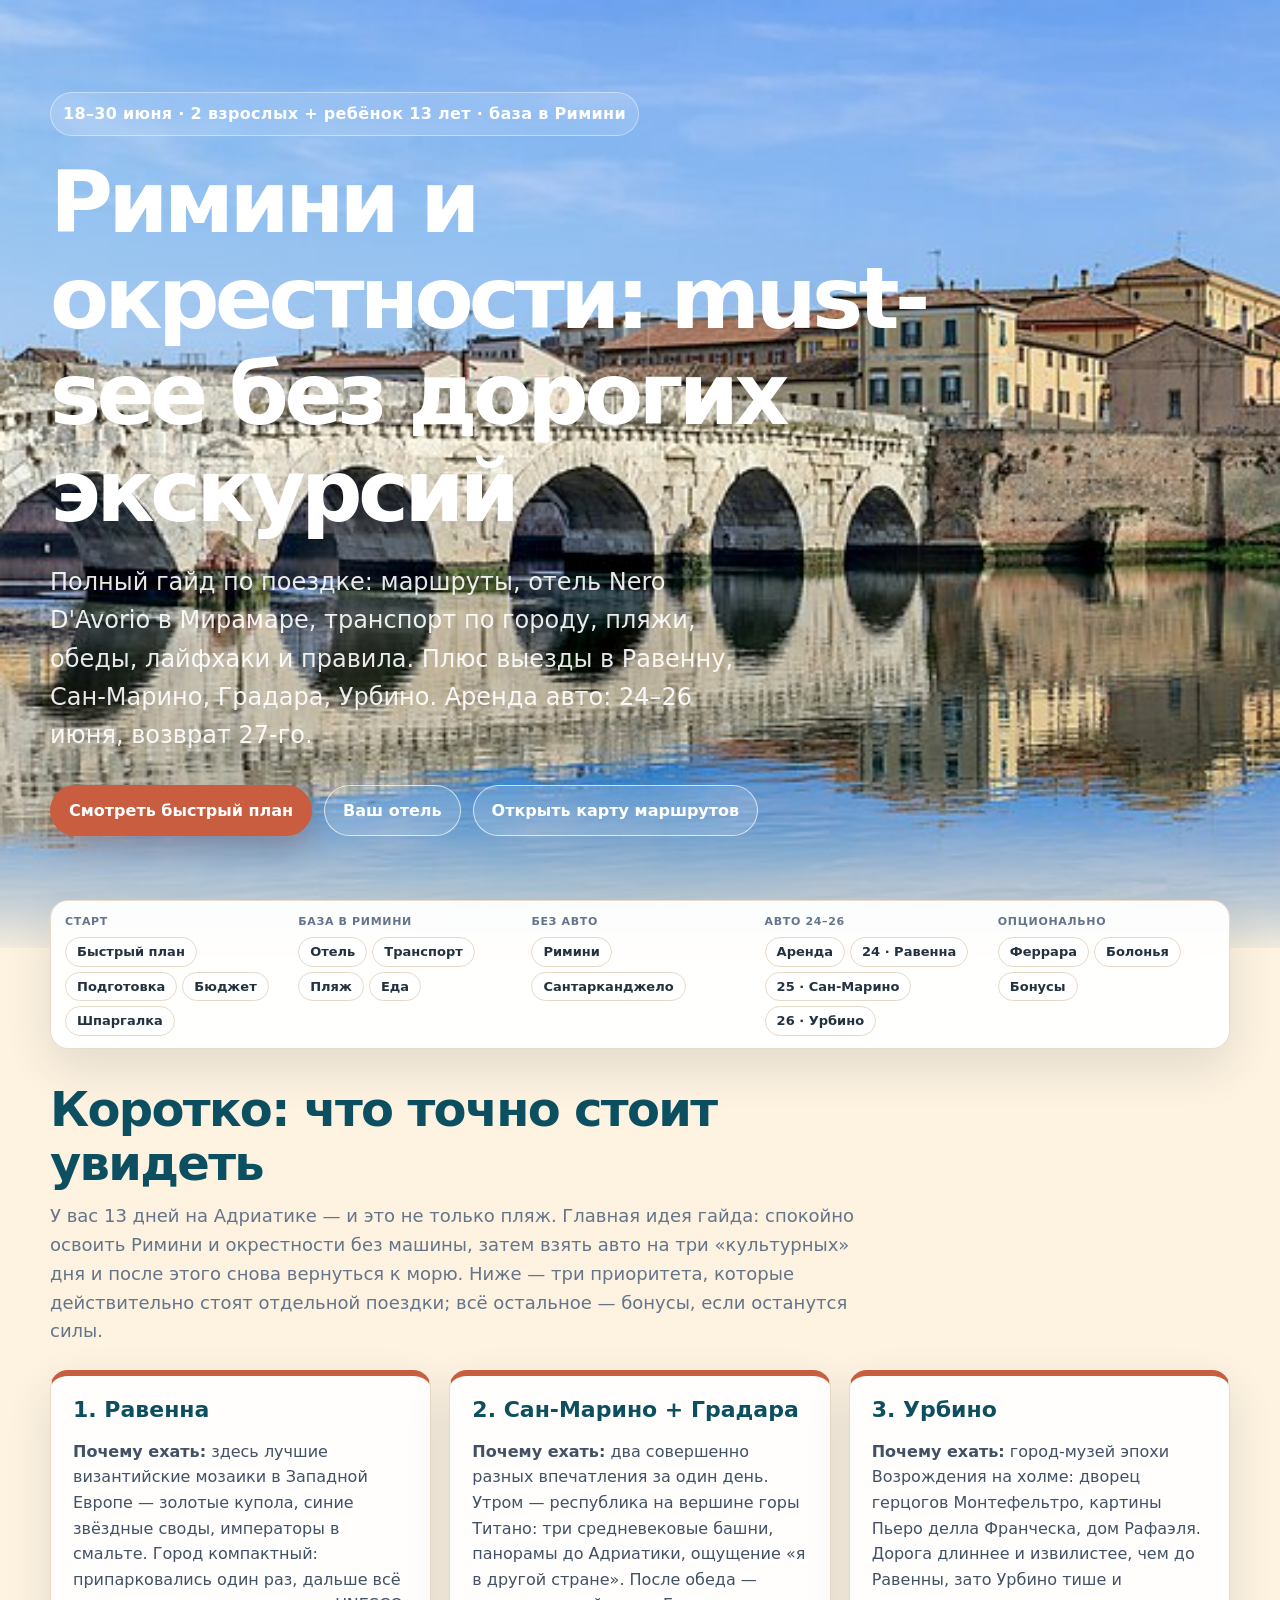
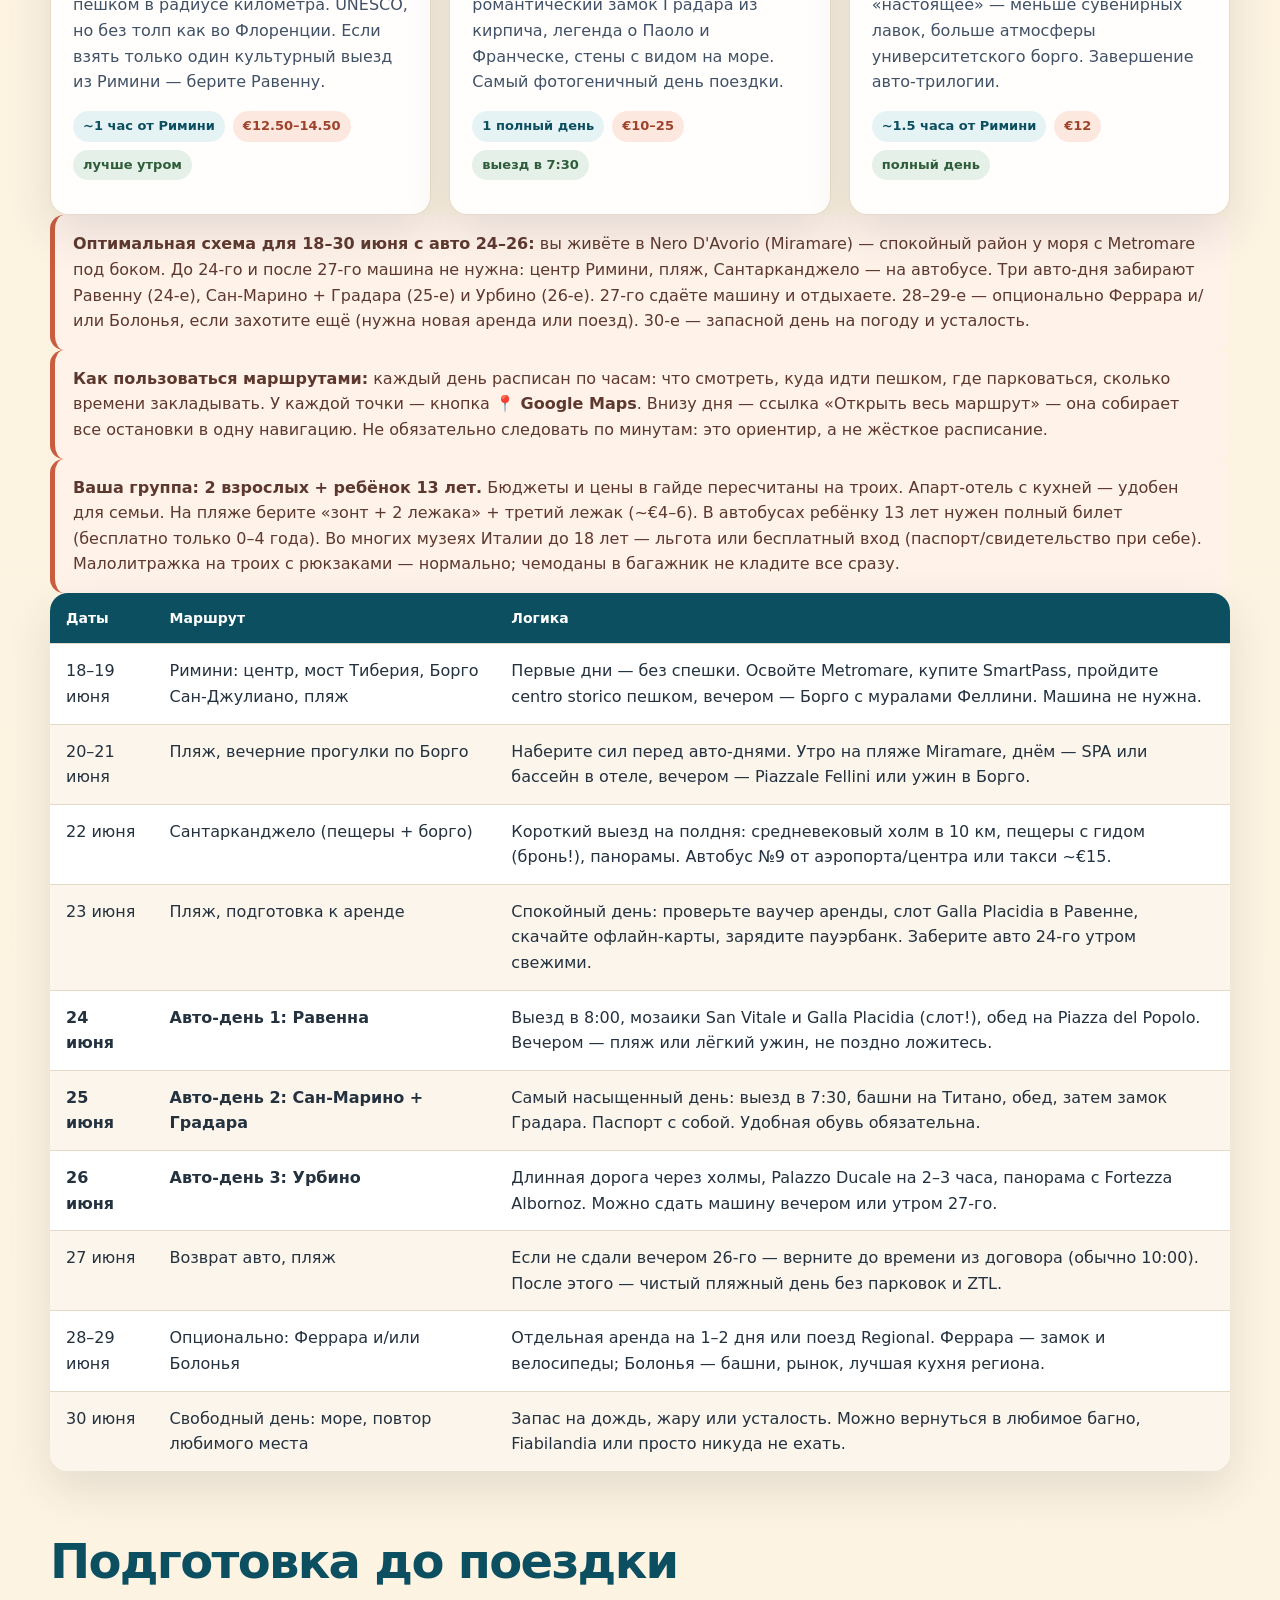
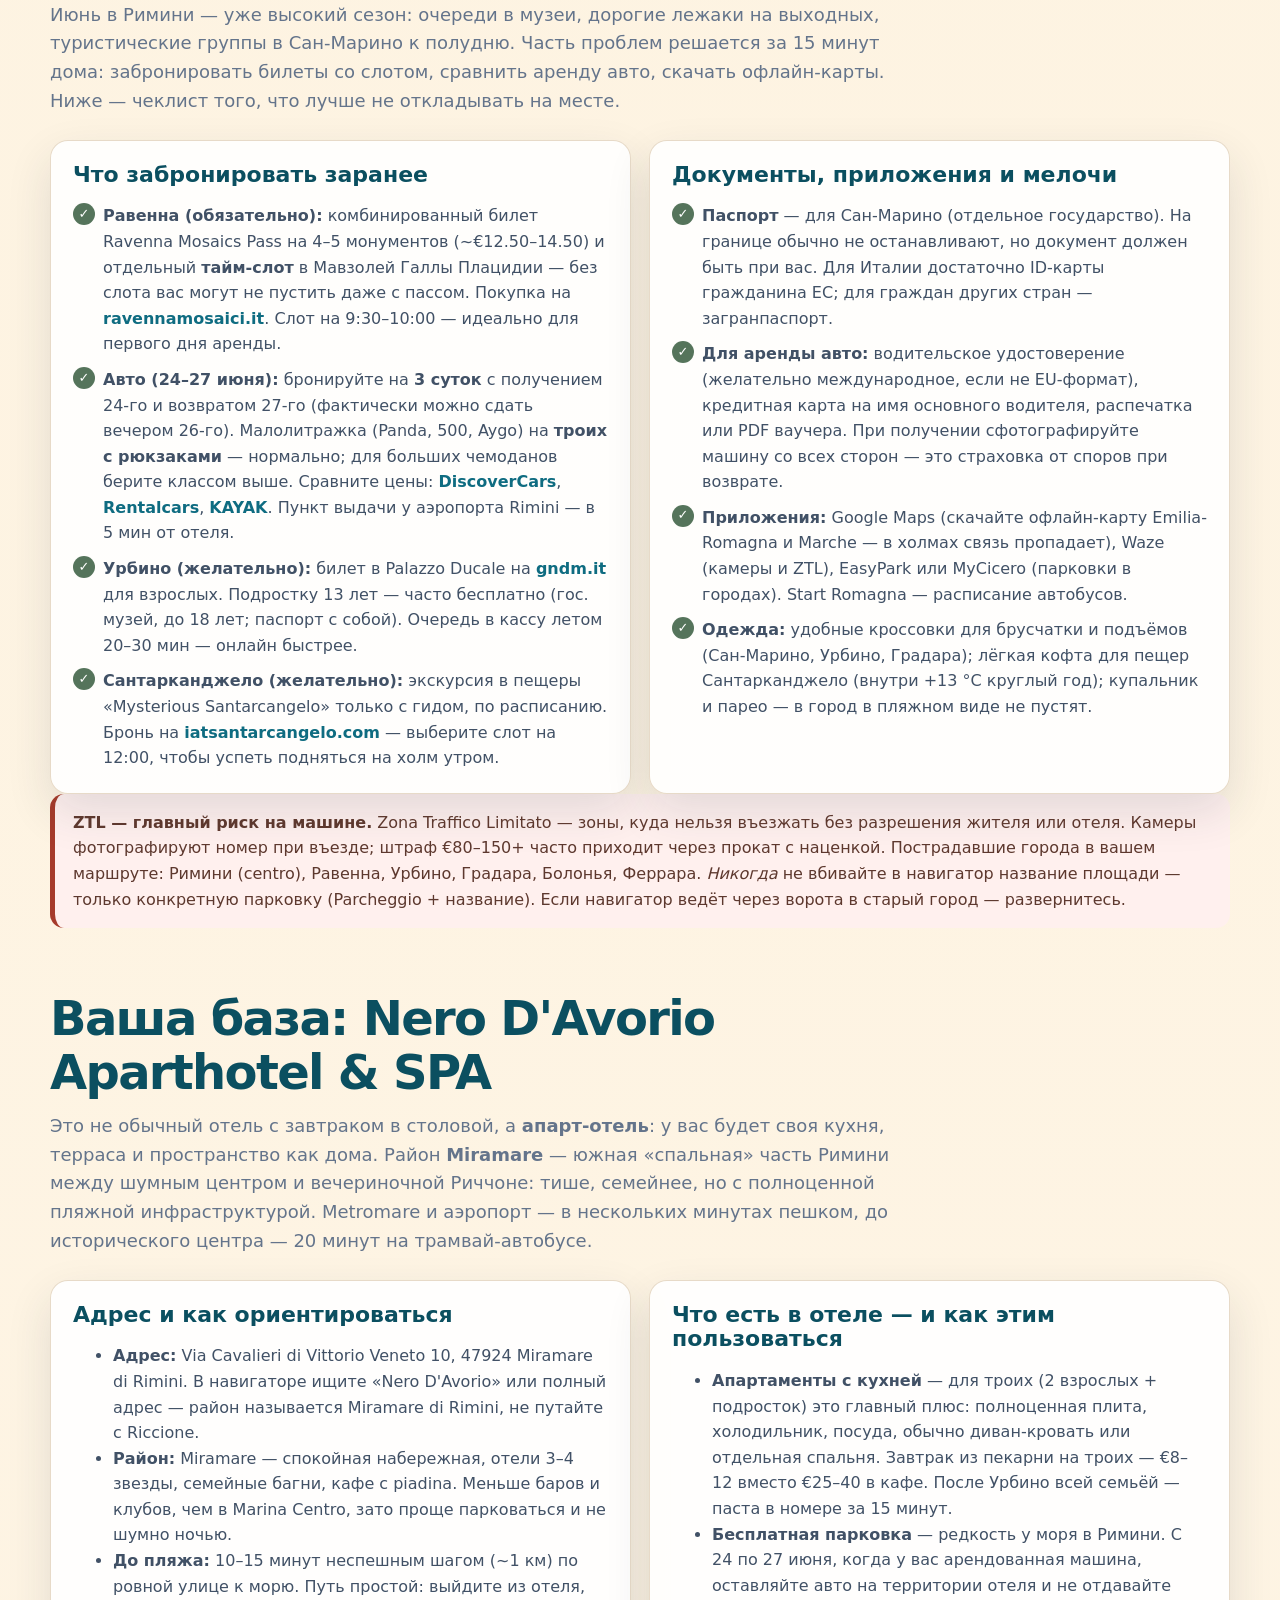
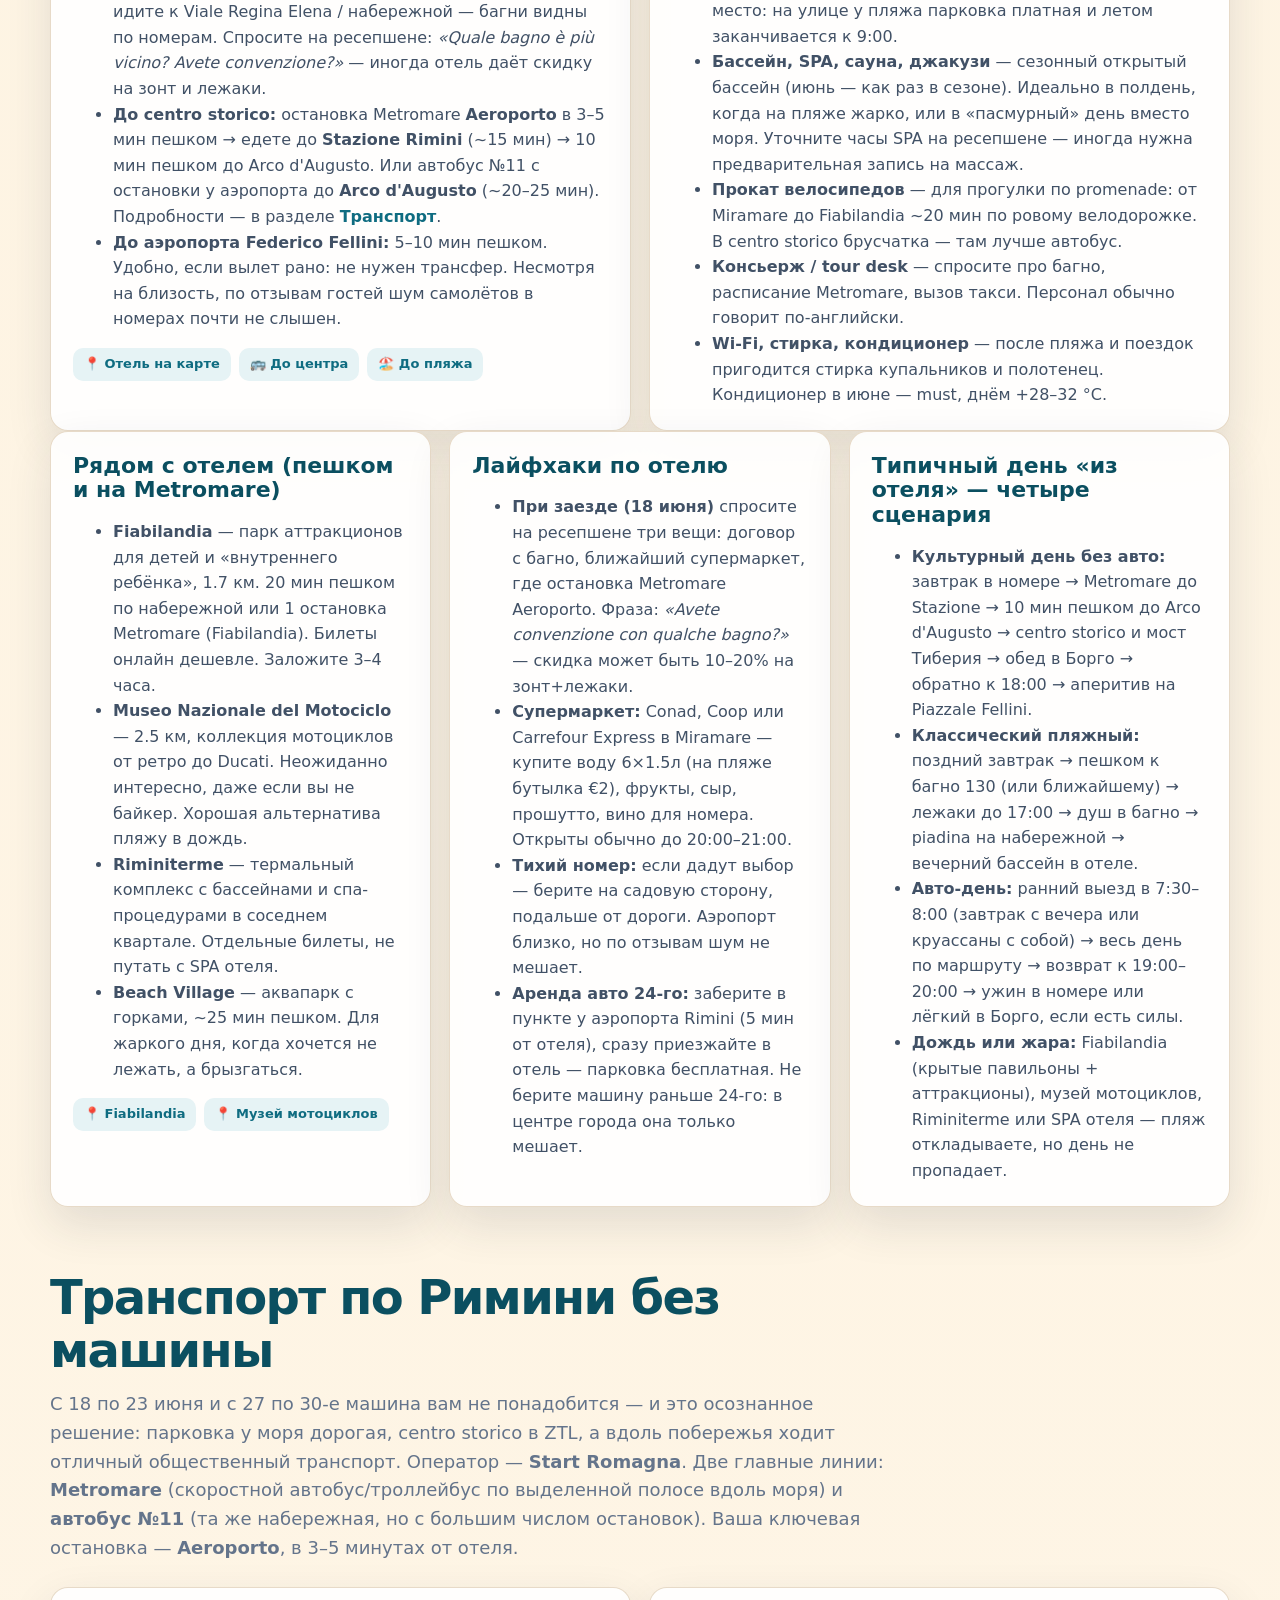
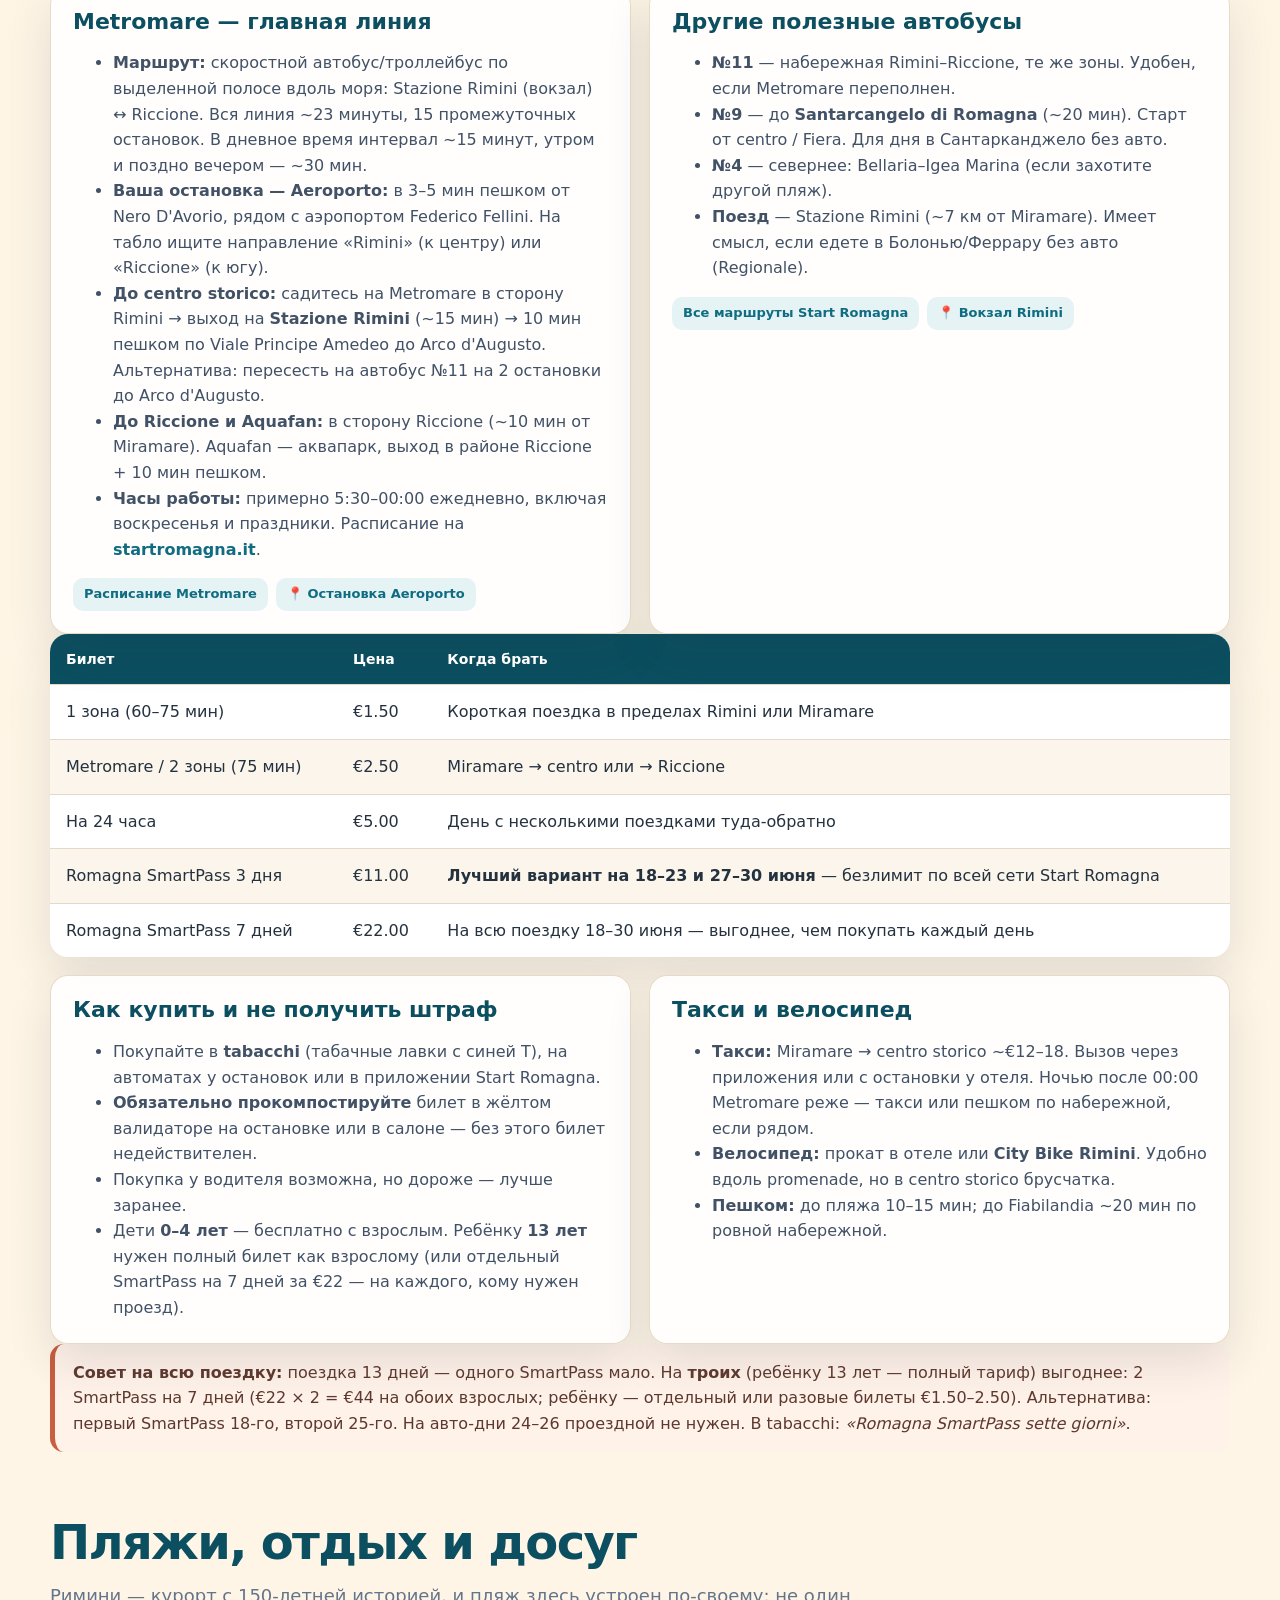
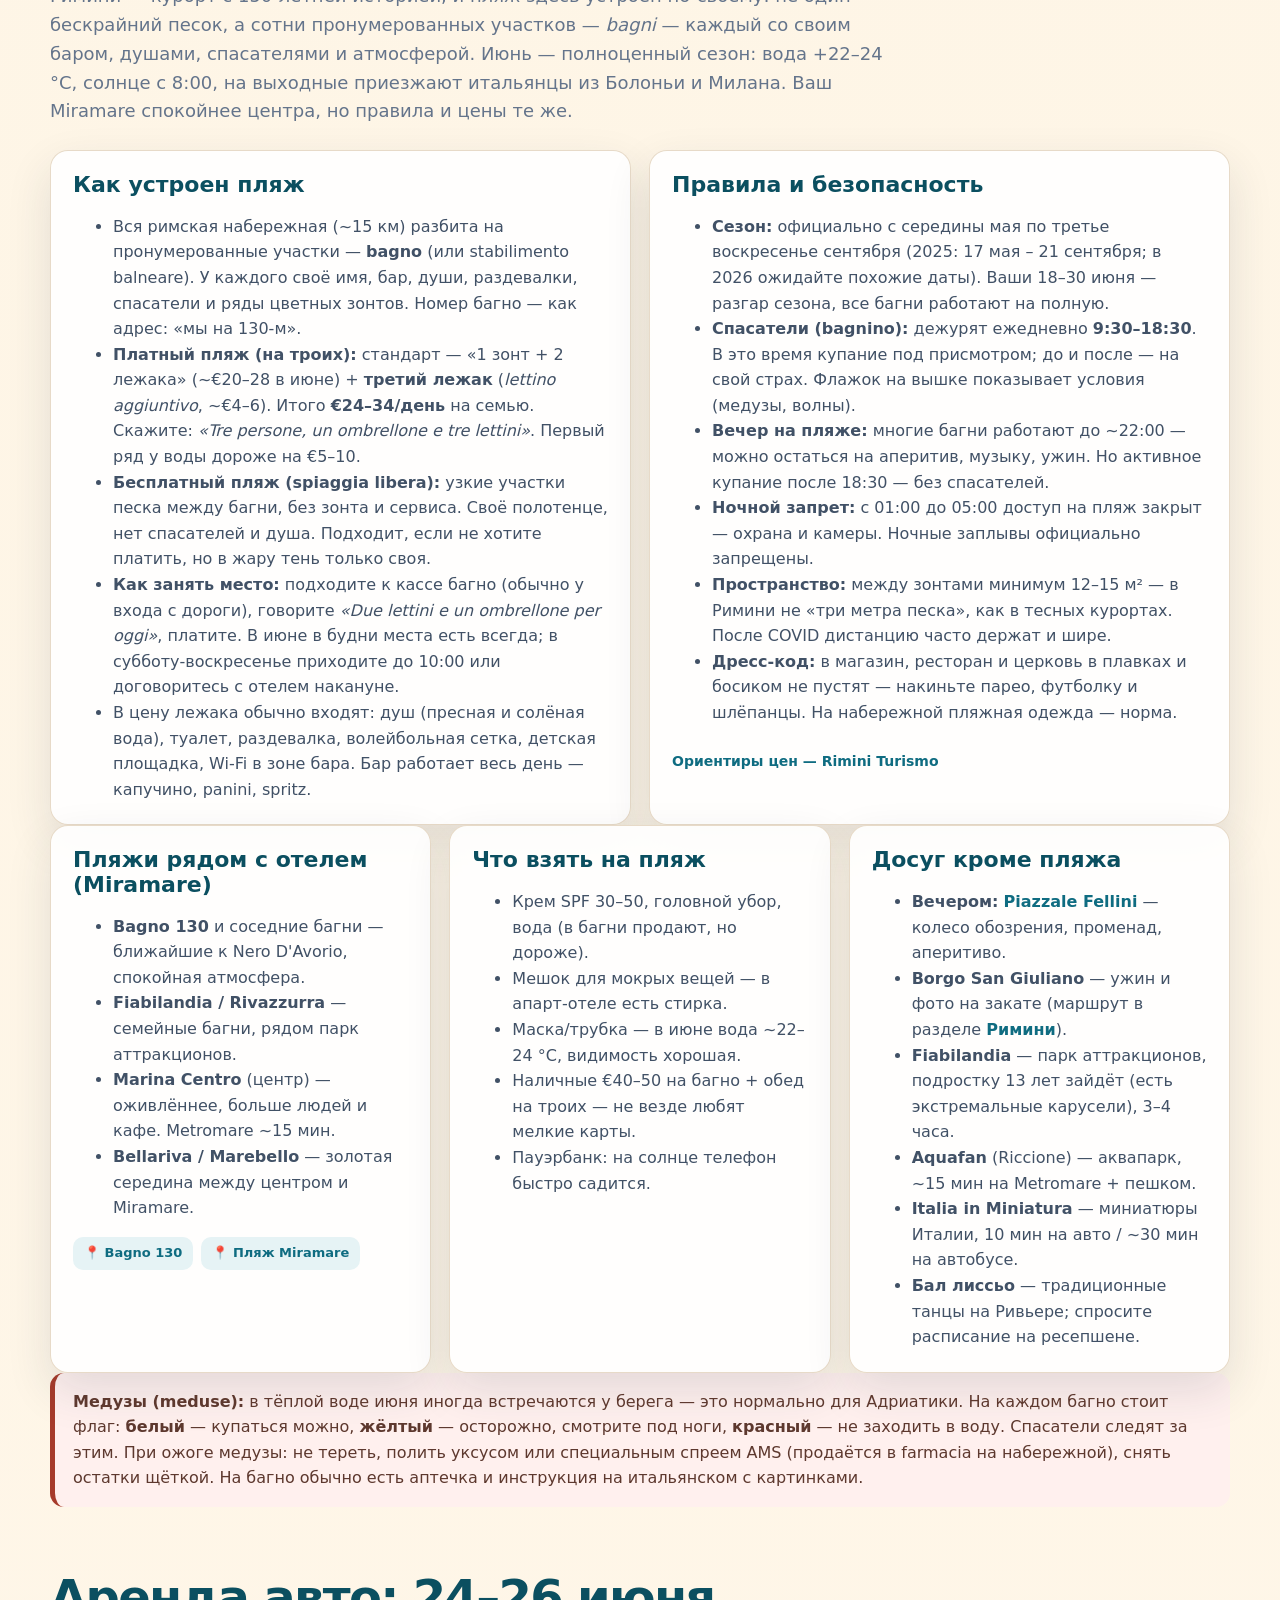
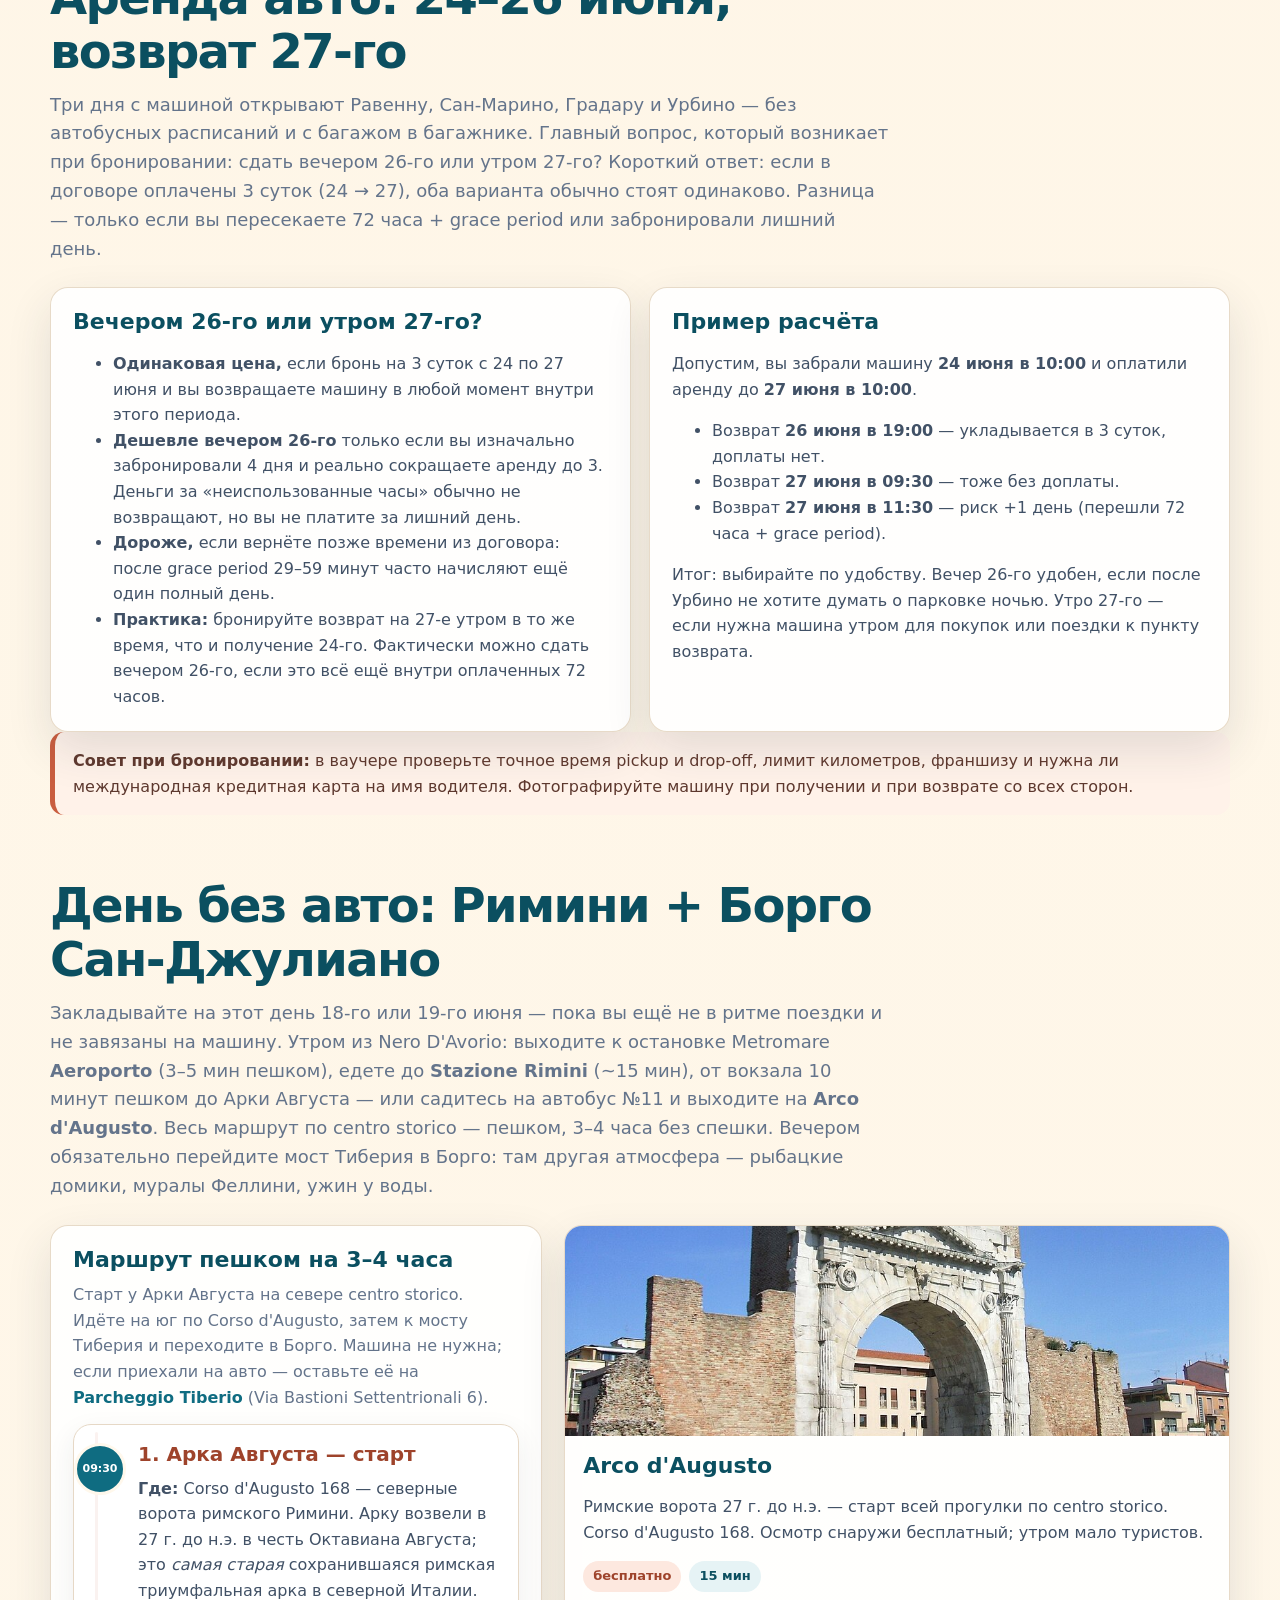
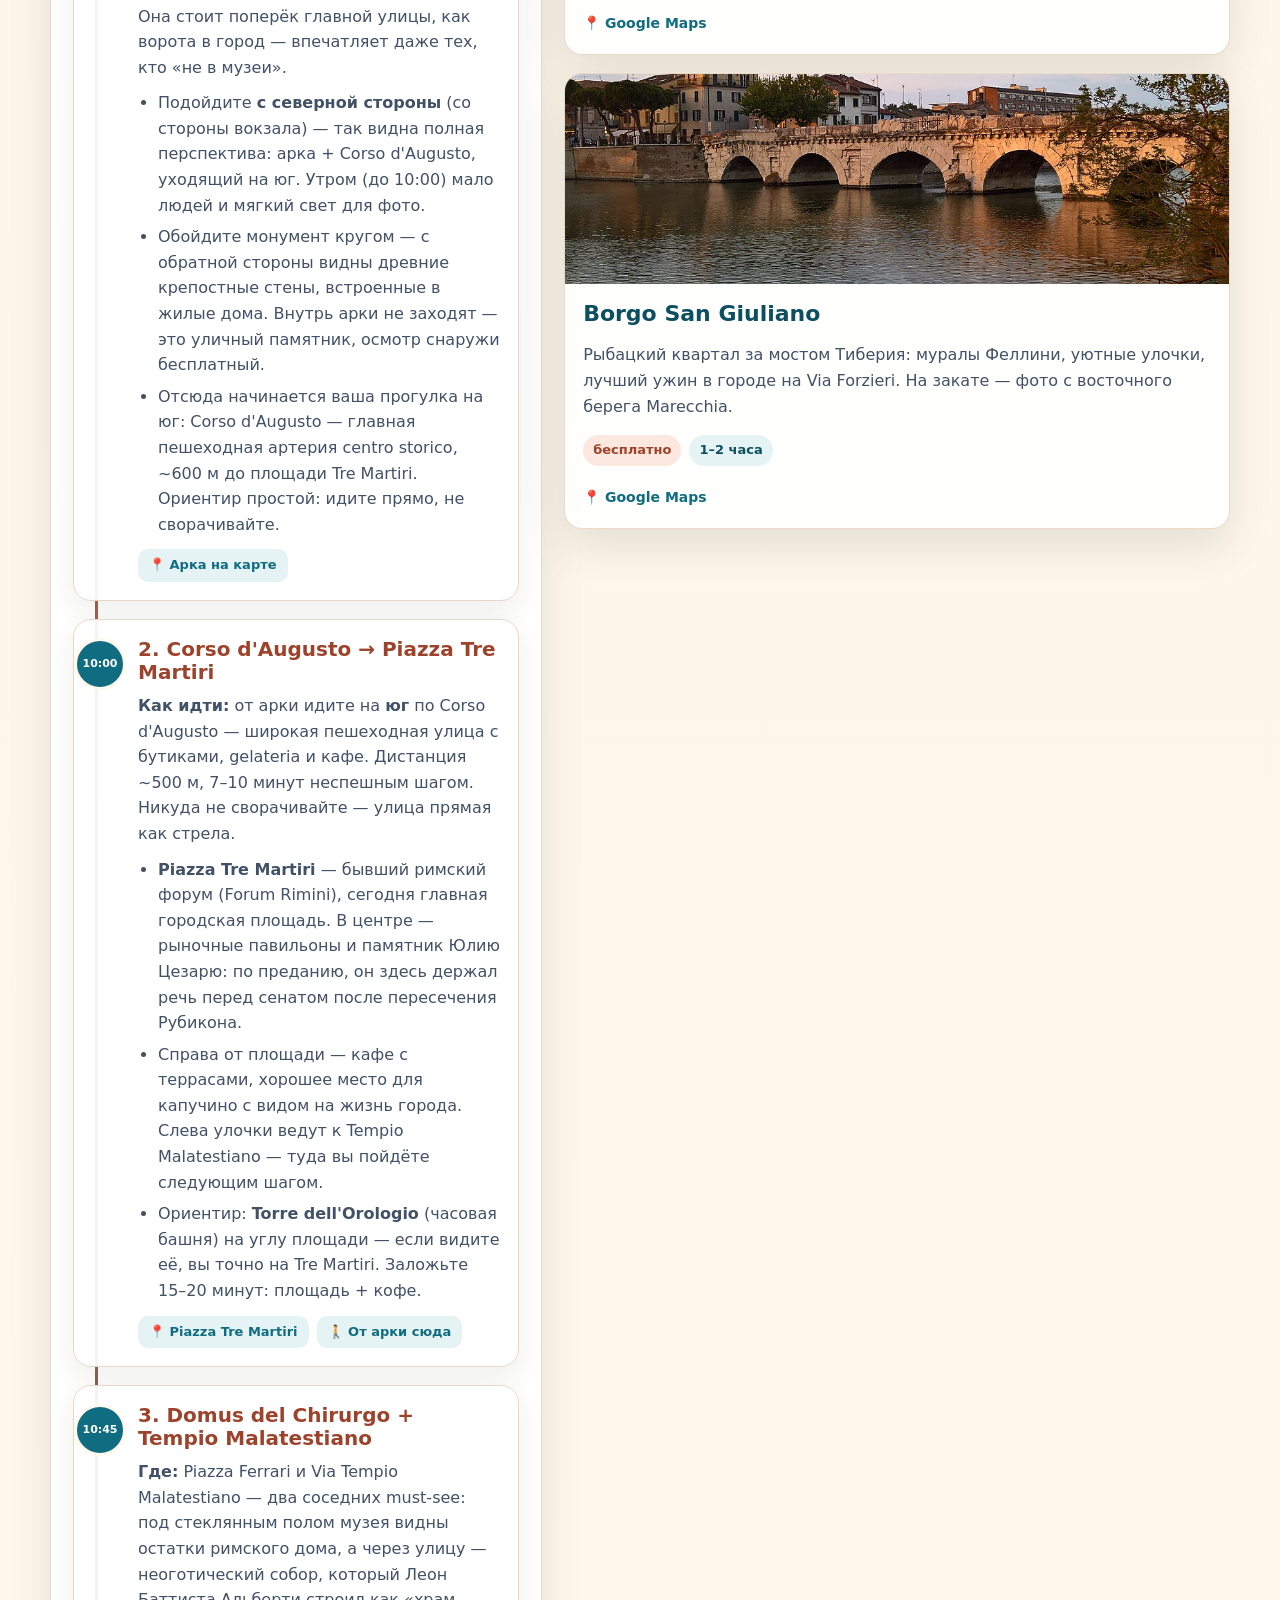
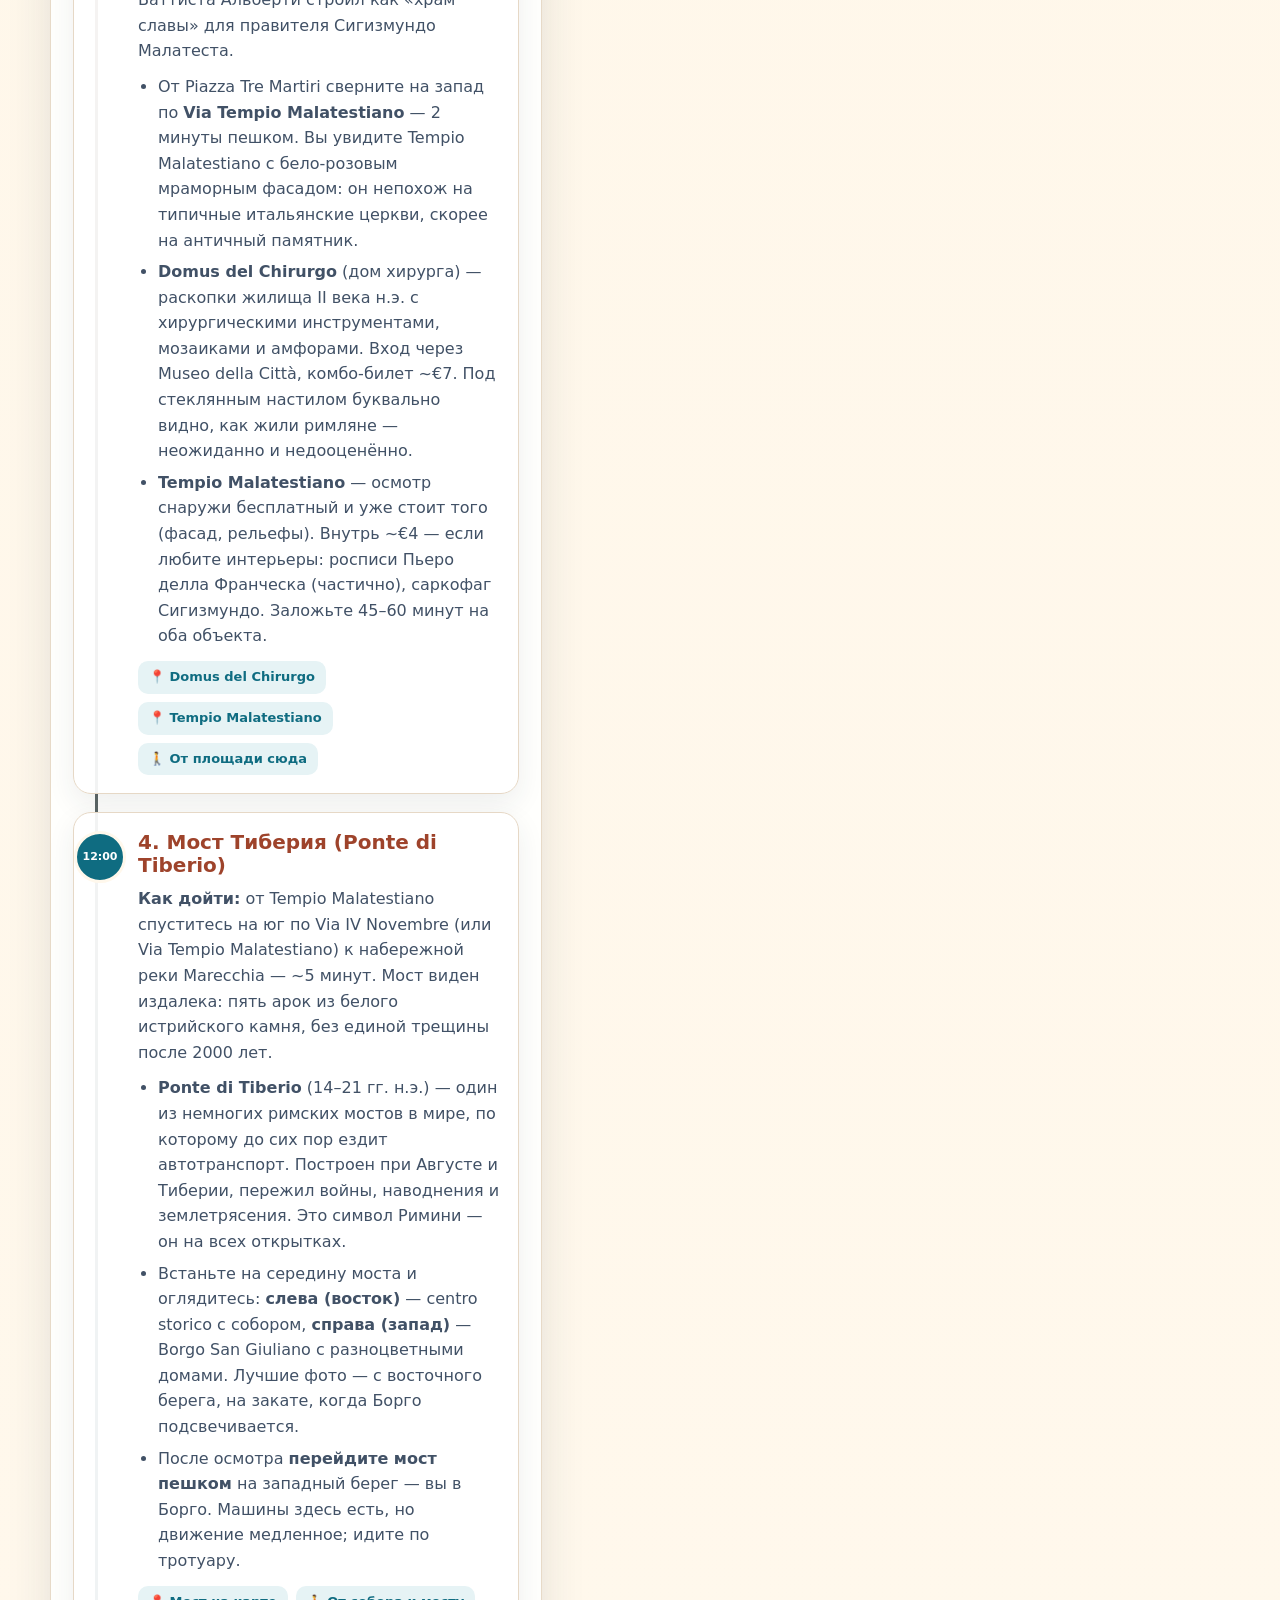
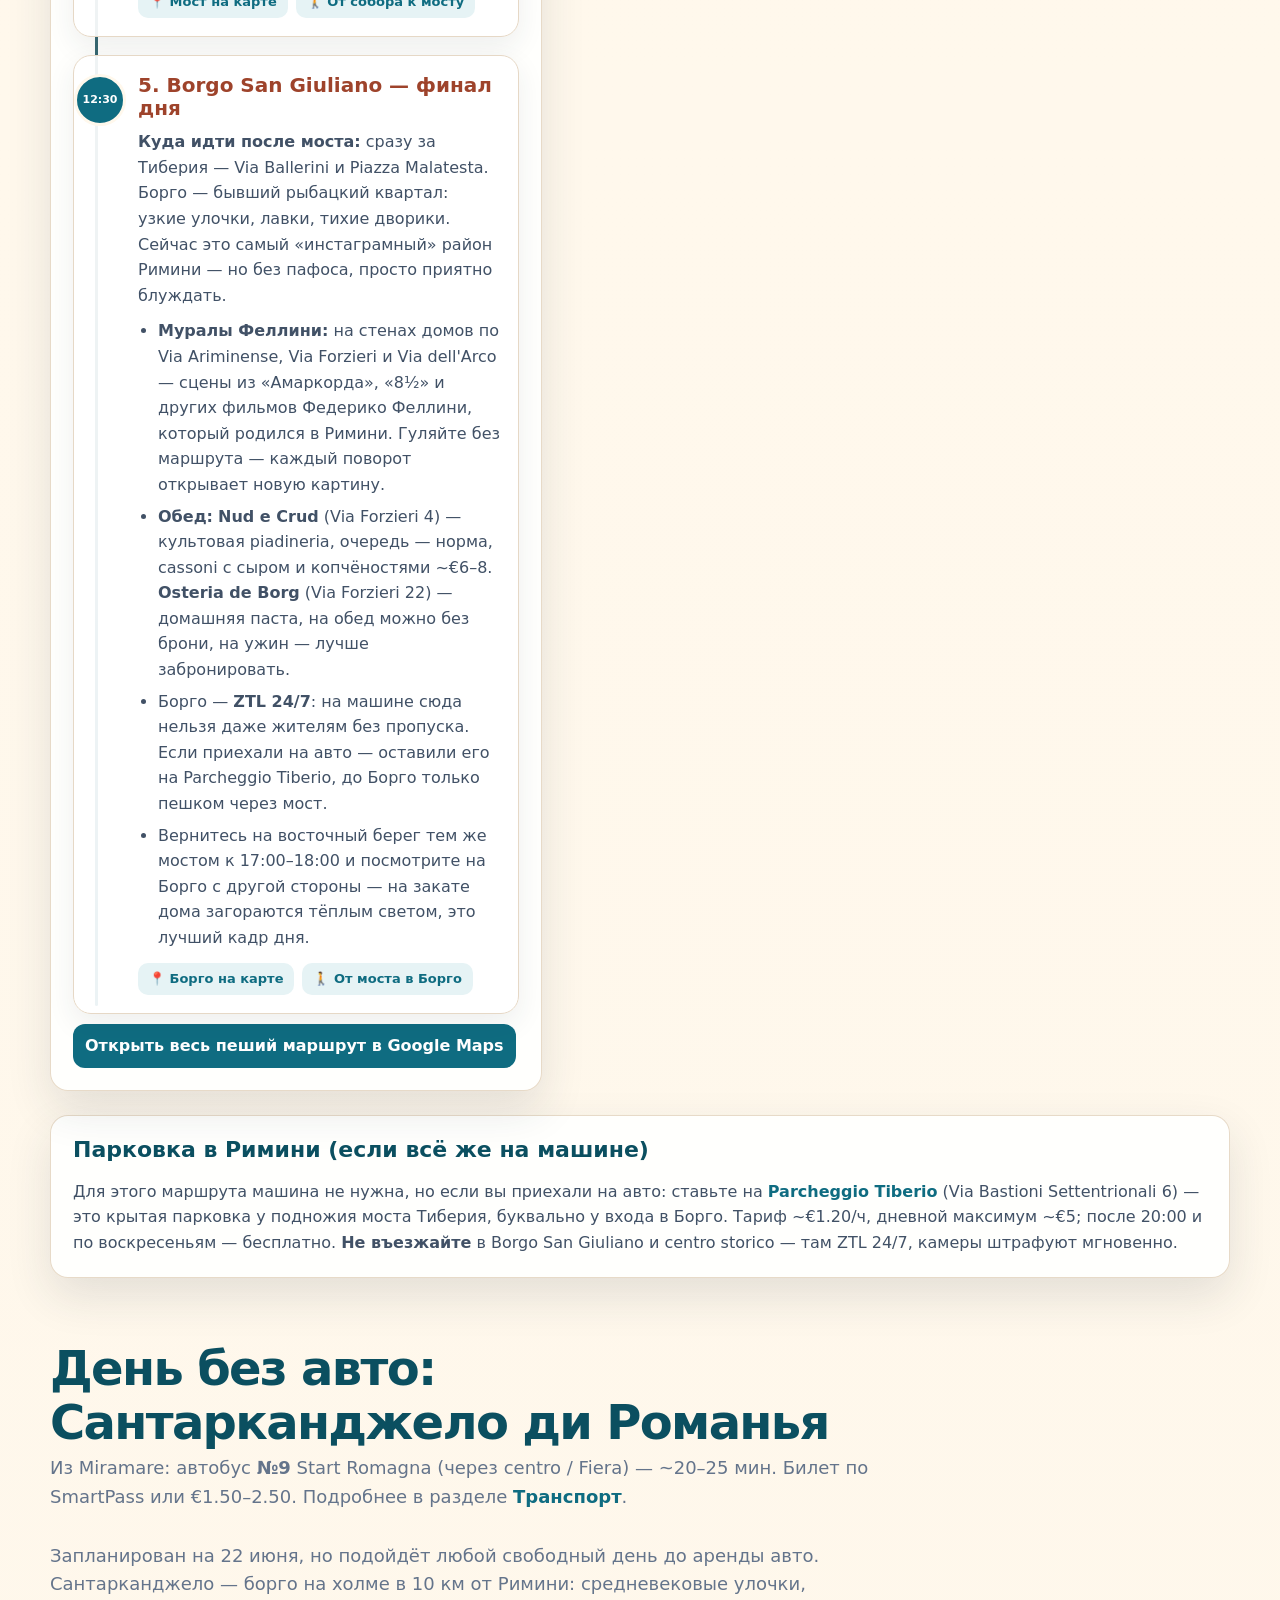
==== commit d51b0458: "update" ====
--- a/index.html
+++ b/index.html
@@ -23,6 +23,18 @@
 
     * { box-sizing: border-box; }
 
+    .sr-only {
+      position: absolute;
+      width: 1px;
+      height: 1px;
+      padding: 0;
+      margin: -1px;
+      overflow: hidden;
+      clip: rect(0, 0, 0, 0);
+      white-space: nowrap;
+      border: 0;
+    }
+
     html {
       scroll-behavior: smooth;
     }
@@ -164,40 +176,86 @@
       top: 0;
       z-index: 10;
       margin-top: -48px;
-      border-radius: 999px;
-      background: rgba(255, 255, 255, 0.92);
+      border-radius: var(--radius);
+      background: rgba(255, 255, 255, 0.94);
       box-shadow: var(--shadow);
       backdrop-filter: blur(12px);
-      overflow-x: auto;
+      border: 1px solid rgba(230, 216, 198, 0.9);
+    }
+
+    .toc-inner {
+      display: grid;
+      gap: 10px;
+      padding: 12px 14px;
+    }
+
+    .toc-jump {
+      display: none;
+      width: 100%;
+      padding: 11px 14px;
+      border: 1px solid var(--line);
+      border-radius: 12px;
+      background: white;
+      color: var(--ink);
+      font-size: 15px;
+      font-weight: 700;
+      font-family: inherit;
+      cursor: pointer;
+    }
+
+    .toc-groups {
+      display: grid;
+      grid-template-columns: repeat(auto-fit, minmax(200px, 1fr));
+      gap: 10px 16px;
+    }
+
+    .toc-group {
+      display: grid;
+      gap: 6px;
+      align-content: start;
+    }
+
+    .toc-label {
+      font-size: 11px;
+      font-weight: 900;
+      letter-spacing: 0.06em;
+      text-transform: uppercase;
+      color: var(--muted);
+    }
+
+    .toc-group ul {
+      display: flex;
+      flex-wrap: wrap;
+      gap: 5px;
+      margin: 0;
+      padding: 0;
+      list-style: none;
+    }
+
+    .toc-group a {
+      display: inline-flex;
+      align-items: center;
+      padding: 6px 11px;
+      border-radius: 999px;
+      border: 1px solid var(--line);
+      color: var(--ink);
+      background: rgba(255, 255, 255, 0.85);
+      font-size: 13px;
+      font-weight: 750;
+      line-height: 1.2;
       white-space: nowrap;
     }
 
-    nav.toc ul {
-      display: flex;
-      gap: 6px;
-      margin: 0;
-      padding: 10px;
-      list-style: none;
-    }
-
-    nav.toc a {
-      display: block;
-      padding: 10px 14px;
-      border-radius: 999px;
-      color: var(--ink);
-      font-size: 14px;
-      font-weight: 800;
-    }
-
-    nav.toc a:hover {
+    .toc-group a:hover {
       color: white;
       background: var(--blue);
+      border-color: var(--blue);
       text-decoration: none;
     }
 
     section {
       margin: 64px 0;
-      scroll-margin-top: 88px;
+      scroll-margin-top: 120px;
     }
 
     .section-title {
@@ -511,12 +569,27 @@
         min-height: 620px;
       }
 
-      nav.toc {
-        border-radius: 18px;
+      .toc-groups {
+        grid-template-columns: repeat(2, minmax(0, 1fr));
       }
     }
 
     @media (max-width: 640px) {
+      .toc-jump {
+        display: block;
+      }
+
+      .toc-groups {
+        display: none;
+      }
+
+      .toc-inner {
+        padding: 10px 12px;
+      }
+
+      section {
+        scroll-margin-top: 72px;
+      }
       .page, .hero-inner {
         width: min(100% - 22px, 1180px);
       }
@@ -553,6 +626,7 @@
 
       .hero::after,
       nav.toc,
+      .toc-jump,
       .hero-actions,
       .photo-card img {
         display: none;
@@ -590,7 +664,7 @@
   <header class="hero" id="top">
     <img class="hero-photo" src="images/hero-tiberio.jpg" alt="Мост Тиберия в Римини">
     <div class="hero-inner">
-      <p class="eyebrow">18–30 июня · база в Римини · самостоятельные маршруты</p>
+      <p class="eyebrow">18–30 июня · 2 взрослых + ребёнок 13 лет · база в Римини</p>
       <h1>Римини и окрестности: must-see без дорогих экскурсий</h1>
       <p class="subtitle">Полный гайд по поездке: маршруты, отель Nero D'Avorio в Мирамаре, транспорт по городу, пляжи, обеды, лайфхаки и правила. Плюс выезды в Равенну, Сан-Марино, Градара, Урбино. Аренда авто: 24–26 июня, возврат 27-го.</p>
       <div class="hero-actions">
@@ -603,57 +677,116 @@
 
   <main class="page">
     <nav class="toc" aria-label="Оглавление">
-      <ul>
-        <li><a href="#quick">Быстрый план</a></li>
-        <li><a href="#prep">Подготовка</a></li>
-        <li><a href="#hotel">Отель</a></li>
-        <li><a href="#transport">Транспорт</a></li>
-        <li><a href="#beach-leisure">Пляж</a></li>
-        <li><a href="#car-rental">Аренда авто</a></li>
-        <li><a href="#rimini">Римини</a></li>
-        <li><a href="#santarcangelo">Сантарканджело</a></li>
-        <li><a href="#ravenna">24 июня</a></li>
-        <li><a href="#san-marino-gradara">25 июня</a></li>
-        <li><a href="#urbino">26 июня</a></li>
-        <li><a href="#optional-ferrara">Феррара</a></li>
-        <li><a href="#optional-bologna">Болонья</a></li>
-        <li><a href="#extras">Бонусы</a></li>
-        <li><a href="#food">Еда</a></li>
-        <li><a href="#budget">Бюджет</a></li>
-        <li><a href="#tips">Шпаргалка</a></li>
-      </ul>
+      <div class="toc-inner">
+        <label class="sr-only" for="toc-jump">Перейти к разделу</label>
+        <select class="toc-jump" id="toc-jump" aria-label="Перейти к разделу">
+          <option value="">— Перейти к разделу —</option>
+          <optgroup label="Старт">
+            <option value="#quick">Быстрый план</option>
+            <option value="#prep">Подготовка</option>
+            <option value="#budget">Бюджет</option>
+            <option value="#tips">Шпаргалка</option>
+          </optgroup>
+          <optgroup label="База в Римини">
+            <option value="#hotel">Отель</option>
+            <option value="#transport">Транспорт</option>
+            <option value="#beach-leisure">Пляж и досуг</option>
+            <option value="#food">Еда</option>
+          </optgroup>
+          <optgroup label="Маршруты без авто">
+            <option value="#rimini">Римини + Борго</option>
+            <option value="#santarcangelo">Сантарканджело</option>
+          </optgroup>
+          <optgroup label="Авто-дни">
+            <option value="#car-rental">Аренда авто</option>
+            <option value="#ravenna">24 июня — Равенна</option>
+            <option value="#san-marino-gradara">25 июня — Сан-Марино + Градара</option>
+            <option value="#urbino">26 июня — Урбино</option>
+          </optgroup>
+          <optgroup label="Опционально">
+            <option value="#optional-ferrara">Феррара</option>
+            <option value="#optional-bologna">Болонья</option>
+            <option value="#extras">Бонусы рядом</option>
+          </optgroup>
+        </select>
+
+        <div class="toc-groups">
+          <div class="toc-group">
+            <span class="toc-label">Старт</span>
+            <ul>
+              <li><a href="#quick">Быстрый план</a></li>
+              <li><a href="#prep">Подготовка</a></li>
+              <li><a href="#budget">Бюджет</a></li>
+              <li><a href="#tips">Шпаргалка</a></li>
+            </ul>
+          </div>
+          <div class="toc-group">
+            <span class="toc-label">База в Римини</span>
+            <ul>
+              <li><a href="#hotel">Отель</a></li>
+              <li><a href="#transport">Транспорт</a></li>
+              <li><a href="#beach-leisure">Пляж</a></li>
+              <li><a href="#food">Еда</a></li>
+            </ul>
+          </div>
+          <div class="toc-group">
+            <span class="toc-label">Без авто</span>
+            <ul>
+              <li><a href="#rimini">Римини</a></li>
+              <li><a href="#santarcangelo">Сантарканджело</a></li>
+            </ul>
+          </div>
+          <div class="toc-group">
+            <span class="toc-label">Авто 24–26</span>
+            <ul>
+              <li><a href="#car-rental">Аренда</a></li>
+              <li><a href="#ravenna">24 · Равенна</a></li>
+              <li><a href="#san-marino-gradara">25 · Сан-Марино</a></li>
+              <li><a href="#urbino">26 · Урбино</a></li>
+            </ul>
+          </div>
+          <div class="toc-group">
+            <span class="toc-label">Опционально</span>
+            <ul>
+              <li><a href="#optional-ferrara">Феррара</a></li>
+              <li><a href="#optional-bologna">Болонья</a></li>
+              <li><a href="#extras">Бонусы</a></li>
+            </ul>
+          </div>
+        </div>
+      </div>
     </nav>
 
     <section id="quick" class="quick">
       <div class="section-title">
         <h2>Коротко: что точно стоит увидеть</h2>
-        <p>Три главных авто-дня на 24–26 июня: Равенна, Сан-Марино с Градарой и Урбино. До аренды — Римини и Сантарканджело без машины. Если захочется больше — добавьте Феррару и Болонью.</p>
+        <p>У вас 13 дней на Адриатике — и это не только пляж. Главная идея гайда: спокойно освоить Римини и окрестности без машины, затем взять авто на три «культурных» дня и после этого снова вернуться к морю. Ниже — три приоритета, которые действительно стоят отдельной поездки; всё остальное — бонусы, если останутся силы.</p>
       </div>
 
       <div class="grid three">
         <article class="card pad">
           <h3>1. Равенна</h3>
-          <p><strong>Почему ехать:</strong> лучшие византийские мозаики Италии, UNESCO, компактный центр. Это культурный must-see номер один рядом с Римини.</p>
+          <p><strong>Почему ехать:</strong> здесь лучшие византийские мозаики в Западной Европе — золотые купола, синие звёздные своды, императоры в смальте. Город компактный: припарковались один раз, дальше всё пешком в радиусе километра. UNESCO, но без толп как во Флоренции. Если взять только один культурный выезд из Римини — берите Равенну.</p>
           <div class="meta">
-            <span class="pill">~1 час</span>
+            <span class="pill">~1 час от Римини</span>
             <span class="pill price">€12.50–14.50</span>
             <span class="pill green">лучше утром</span>
           </div>
         </article>
         <article class="card pad">
           <h3>2. Сан-Марино + Градара</h3>
-          <p><strong>Почему ехать:</strong> панорамы, башни, отдельная страна за 40 минут и один из самых красивых средневековых замков региона.</p>
+          <p><strong>Почему ехать:</strong> два совершенно разных впечатления за один день. Утром — республика на вершине горы Титано: три средневековые башни, панорамы до Адриатики, ощущение «я в другой стране». После обеда — романтический замок Градара из кирпича, легенда о Паоло и Франческе, стены с видом на море. Самый фотогеничный день поездки.</p>
           <div class="meta">
             <span class="pill">1 полный день</span>
             <span class="pill price">€10–25</span>
-            <span class="pill green">рано выехать</span>
+            <span class="pill green">выезд в 7:30</span>
           </div>
         </article>
         <article class="card pad">
           <h3>3. Урбино</h3>
-          <p><strong>Почему ехать:</strong> город Ренессанса, Палаццо Дукале, виды на холмы Марке. Дорога длиннее, но день очень насыщенный.</p>
+          <p><strong>Почему ехать:</strong> город-музей эпохи Возрождения на холме: дворец герцогов Монтефельтро, картины Пьеро делла Франческа, дом Рафаэля. Дорога длиннее и извилистее, чем до Равенны, зато Урбино тише и «настоящее» — меньше сувенирных лавок, больше атмосферы университетского борго. Завершение авто-трилогии.</p>
           <div class="meta">
-            <span class="pill">~1.5 часа</span>
+            <span class="pill">~1.5 часа от Римини</span>
             <span class="pill price">€12</span>
             <span class="pill green">полный день</span>
           </div>
@@ -661,10 +794,13 @@
       </div>
 
       <div class="note">
-        <strong>Оптимальная схема для 18–30 июня с авто 24–26:</strong> база в Nero D'Avorio (Miramare). До аренды — Римини и Сантарканджело на Metromare/автобусе. Три авто-дня — Равенна, Сан-Марино + Градара, Урбино. После возврата 27-го — пляж, Борго и опционально Феррара/Болонья.
+        <strong>Оптимальная схема для 18–30 июня с авто 24–26:</strong> вы живёте в Nero D'Avorio (Miramare) — спокойный район у моря с Metromare под боком. До 24-го и после 27-го машина не нужна: центр Римини, пляж, Сантарканджело — на автобусе. Три авто-дня забирают Равенну (24-е), Сан-Марино + Градара (25-е) и Урбино (26-е). 27-го сдаёте машину и отдыхаете. 28–29-е — опционально Феррара и/или Болонья, если захотите ещё (нужна новая аренда или поезд). 30-е — запасной день на погоду и усталость.
       </div>
       <div class="note">
-        <strong>Как пользоваться маршрутами:</strong> в каждом дне — пошаговый план с адресами, направлениями («куда идти», «куда парковаться») и кнопками <strong>📍 Google Maps</strong> на каждую точку. Внизу каждого дня — ссылка «Открыть весь маршрут дня» для навигации в Google Maps одним кликом.
+        <strong>Как пользоваться маршрутами:</strong> каждый день расписан по часам: что смотреть, куда идти пешком, где парковаться, сколько времени закладывать. У каждой точки — кнопка <strong>📍 Google Maps</strong>. Внизу дня — ссылка «Открыть весь маршрут» — она собирает все остановки в одну навигацию. Не обязательно следовать по минутам: это ориентир, а не жёсткое расписание.
+      </div>
+      <div class="note">
+        <strong>Ваша группа: 2 взрослых + ребёнок 13 лет.</strong> Бюджеты и цены в гайде пересчитаны на троих. Апарт-отель с кухней — удобен для семьи. На пляже берите «зонт + 2 лежака» + третий лежак (~€4–6). В автобусах ребёнку 13 лет нужен полный билет (бесплатно только 0–4 года). Во многих музеях Италии до 18 лет — льгота или бесплатный вход (паспорт/свидетельство при себе). Малолитражка на троих с рюкзаками — нормально; чемоданы в багажник не кладите все сразу.
       </div>
 
       <table aria-label="Рекомендуемый календарь">
@@ -679,52 +815,52 @@
           <tr>
             <td>18–19 июня</td>
             <td>Римини: центр, мост Тиберия, Борго Сан-Джулиано, пляж</td>
-            <td>Привыкнуть к городу, машина пока не нужна.</td>
+            <td>Первые дни — без спешки. Освойте Metromare, купите SmartPass, пройдите centro storico пешком, вечером — Борго с муралами Феллини. Машина не нужна.</td>
           </tr>
           <tr>
             <td>20–21 июня</td>
             <td>Пляж, вечерние прогулки по Борго</td>
-            <td>Отдых перед активными выездами.</td>
+            <td>Наберите сил перед авто-днями. Утро на пляже Miramare, днём — SPA или бассейн в отеле, вечером — Piazzale Fellini или ужин в Борго.</td>
           </tr>
           <tr>
             <td>22 июня</td>
             <td>Сантарканджело (пещеры + борго)</td>
-            <td>10 км от Римини, можно на такси или автобусе.</td>
+            <td>Короткий выезд на полдня: средневековый холм в 10 км, пещеры с гидом (бронь!), панорамы. Автобус №9 от аэропорта/центра или такси ~€15.</td>
           </tr>
           <tr>
             <td>23 июня</td>
             <td>Пляж, подготовка к аренде</td>
-            <td>Проверить ваучер, слоты в Равенне, зарядить телефон.</td>
+            <td>Спокойный день: проверьте ваучер аренды, слот Galla Placidia в Равенне, скачайте офлайн-карты, зарядите пауэрбанк. Заберите авто 24-го утром свежими.</td>
           </tr>
           <tr>
             <td><strong>24 июня</strong></td>
             <td><strong>Авто-день 1: Равенна</strong></td>
-            <td>Мозаики UNESCO, лучше стартовать утром.</td>
+            <td>Выезд в 8:00, мозаики San Vitale и Galla Placidia (слот!), обед на Piazza del Popolo. Вечером — пляж или лёгкий ужин, не поздно ложитесь.</td>
           </tr>
           <tr>
             <td><strong>25 июня</strong></td>
             <td><strong>Авто-день 2: Сан-Марино + Градара</strong></td>
-            <td>Рано выехать, чтобы обойти толпы.</td>
+            <td>Самый насыщенный день: выезд в 7:30, башни на Титано, обед, затем замок Градара. Паспорт с собой. Удобная обувь обязательна.</td>
           </tr>
           <tr>
             <td><strong>26 июня</strong></td>
             <td><strong>Авто-день 3: Урбино</strong></td>
-            <td>Полный день, возврат авто вечером или утром 27-го.</td>
+            <td>Длинная дорога через холмы, Palazzo Ducale на 2–3 часа, панорама с Fortezza Albornoz. Можно сдать машину вечером или утром 27-го.</td>
           </tr>
           <tr>
             <td>27 июня</td>
             <td>Возврат авто, пляж</td>
-            <td>Если не вернули вечером 26-го — сдайте машину до времени из договора.</td>
+            <td>Если не сдали вечером 26-го — верните до времени из договора (обычно 10:00). После этого — чистый пляжный день без парковок и ZTL.</td>
           </tr>
           <tr>
             <td>28–29 июня</td>
             <td>Опционально: Феррара и/или Болонья</td>
-            <td>Нужна новая аренда или поезд; маршруты ниже в гайде.</td>
+            <td>Отдельная аренда на 1–2 дня или поезд Regional. Феррара — замок и велосипеды; Болонья — башни, рынок, лучшая кухня региона.</td>
           </tr>
           <tr>
             <td>30 июня</td>
             <td>Свободный день: море, повтор любимого места</td>
-            <td>Запас на погоду и усталость.</td>
+            <td>Запас на дождь, жару или усталость. Можно вернуться в любимое багно, Fiabilandia или просто никуда не ехать.</td>
           </tr>
         </tbody>
       </table>
@@ -733,51 +869,51 @@
     <section id="prep">
       <div class="section-title">
         <h2>Подготовка до поездки</h2>
-        <p>Эти действия лучше сделать заранее, особенно для июня: билеты с тайм-слотами, аренда авто и парковочные приложения экономят много времени.</p>
+        <p>Июнь в Римини — уже высокий сезон: очереди в музеи, дорогие лежаки на выходных, туристические группы в Сан-Марино к полудню. Часть проблем решается за 15 минут дома: забронировать билеты со слотом, сравнить аренду авто, скачать офлайн-карты. Ниже — чеклист того, что лучше не откладывать на месте.</p>
       </div>
 
       <div class="grid two">
         <article class="card pad">
-          <h3>Что забронировать</h3>
+          <h3>Что забронировать заранее</h3>
           <ul class="checklist">
-            <li><strong>Равенна:</strong> Ravenna Mosaics Pass и слот в Мавзолей Галлы Плацидии на <a href="https://www.ravennamosaici.it/en/ticketoffice/" target="_blank" rel="noopener">ravennamosaici.it</a>.</li>
-            <li><strong>Авто:</strong> аренда с <strong>24 по 26 июня</strong>, возврат <strong>27 июня</strong>. Лучше малолитражка. Сравнить: <a href="https://www.discovercars.com/italy-mainland/rimini/rmi" target="_blank" rel="noopener">DiscoverCars</a>, <a href="https://www.rentalcars.com/" target="_blank" rel="noopener">Rentalcars</a>, <a href="https://www.kayak.com/Cheap-Rimini-Car-Rentals.27638.cars.ksp" target="_blank" rel="noopener">KAYAK</a>.</li>
-            <li><strong>Урбино:</strong> билет в Palazzo Ducale / Galleria Nazionale delle Marche на <a href="https://gndm.it/en/visit/" target="_blank" rel="noopener">gndm.it</a>.</li>
-            <li><strong>Сантарканджело:</strong> пещеры через <a href="https://iatsantarcangelo.com/en/guided-tours/mysterious-santarcangelo-the-hidden-underground-city/" target="_blank" rel="noopener">IAT Santarcangelo</a>.</li>
-          </ul>
-        </article>
-
-        <article class="card pad">
-          <h3>Документы и приложения</h3>
+            <li><strong>Равенна (обязательно):</strong> комбинированный билет Ravenna Mosaics Pass на 4–5 монументов (~€12.50–14.50) и отдельный <strong>тайм-слот</strong> в Мавзолей Галлы Плацидии — без слота вас могут не пустить даже с пассом. Покупка на <a href="https://www.ravennamosaici.it/en/ticketoffice/" target="_blank" rel="noopener">ravennamosaici.it</a>. Слот на 9:30–10:00 — идеально для первого дня аренды.</li>
+            <li><strong>Авто (24–27 июня):</strong> бронируйте на <strong>3 суток</strong> с получением 24-го и возвратом 27-го (фактически можно сдать вечером 26-го). Малолитражка (Panda, 500, Aygo) на <strong>троих с рюкзаками</strong> — нормально; для больших чемоданов берите классом выше. Сравните цены: <a href="https://www.discovercars.com/italy-mainland/rimini/rmi" target="_blank" rel="noopener">DiscoverCars</a>, <a href="https://www.rentalcars.com/" target="_blank" rel="noopener">Rentalcars</a>, <a href="https://www.kayak.com/Cheap-Rimini-Car-Rentals.27638.cars.ksp" target="_blank" rel="noopener">KAYAK</a>. Пункт выдачи у аэропорта Rimini — в 5 мин от отеля.</li>
+            <li><strong>Урбино (желательно):</strong> билет в Palazzo Ducale на <a href="https://gndm.it/en/visit/" target="_blank" rel="noopener">gndm.it</a> для взрослых. Подростку 13 лет — часто бесплатно (гос. музей, до 18 лет; паспорт с собой). Очередь в кассу летом 20–30 мин — онлайн быстрее.</li>
+            <li><strong>Сантарканджело (желательно):</strong> экскурсия в пещеры «Mysterious Santarcangelo» только с гидом, по расписанию. Бронь на <a href="https://iatsantarcangelo.com/en/guided-tours/mysterious-santarcangelo-the-hidden-underground-city/" target="_blank" rel="noopener">iatsantarcangelo.com</a> — выберите слот на 12:00, чтобы успеть подняться на холм утром.</li>
+          </ul>
+        </article>
+
+        <article class="card pad">
+          <h3>Документы, приложения и мелочи</h3>
           <ul class="checklist">
-            <li>Паспорт или ID-карта для Сан-Марино. Границы фактически открытые, но документ лучше иметь.</li>
-            <li>Водительское удостоверение, кредитная карта на имя водителя, ваучер аренды.</li>
-            <li>Google Maps с офлайн-картой Emilia-Romagna / Marche, Waze для камер, EasyPark или MyCicero для парковок.</li>
-            <li>На пещеры Сантарканджело возьмите лёгкую кофту: внутри около 13 °C даже летом.</li>
+            <li><strong>Паспорт</strong> — для Сан-Марино (отдельное государство). На границе обычно не останавливают, но документ должен быть при вас. Для Италии достаточно ID-карты гражданина ЕС; для граждан других стран — загранпаспорт.</li>
+            <li><strong>Для аренды авто:</strong> водительское удостоверение (желательно международное, если не EU-формат), кредитная карта на имя основного водителя, распечатка или PDF ваучера. При получении сфотографируйте машину со всех сторон — это страховка от споров при возврате.</li>
+            <li><strong>Приложения:</strong> Google Maps (скачайте офлайн-карту Emilia-Romagna и Marche — в холмах связь пропадает), Waze (камеры и ZTL), EasyPark или MyCicero (парковки в городах). Start Romagna — расписание автобусов.</li>
+            <li><strong>Одежда:</strong> удобные кроссовки для брусчатки и подъёмов (Сан-Марино, Урбино, Градара); лёгкая кофта для пещер Сантарканджело (внутри +13 °C круглый год); купальник и парео — в город в пляжном виде не пустят.</li>
           </ul>
         </article>
       </div>
 
       <div class="note warning">
-        <strong>ZTL — главный риск на машине.</strong> В исторические центры Римини, Урбино, Равенны, Болоньи и многие борги нельзя заезжать без разрешения. Камеры фиксируют въезд автоматически, штраф часто приходит через прокатную компанию с административным сбором. Стратегия простая: вбивайте в навигатор не площадь в центре, а конкретную парковку с буквой P.
+        <strong>ZTL — главный риск на машине.</strong> Zona Traffico Limitato — зоны, куда нельзя въезжать без разрешения жителя или отеля. Камеры фотографируют номер при въезде; штраф €80–150+ часто приходит через прокат с наценкой. Пострадавшие города в вашем маршруте: Римини (centro), Равенна, Урбино, Градара, Болонья, Феррара. <em>Никогда</em> не вбивайте в навигатор название площади — только конкретную парковку (Parcheggio + название). Если навигатор ведёт через ворота в старый город — развернитесь.
       </div>
     </section>
 
     <section id="hotel">
       <div class="section-title">
         <h2>Ваша база: Nero D'Avorio Aparthotel &amp; SPA</h2>
-        <p>Апарт-отель в районе <strong>Miramare</strong> — южная часть Римини между центром и Риччоне. Удобная точка: море рядом, Metromare под боком, аэропорт в пешей доступности, до centro storico ~15–20 мин на автобусе.</p>
+        <p>Это не обычный отель с завтраком в столовой, а <strong>апарт-отель</strong>: у вас будет своя кухня, терраса и пространство как дома. Район <strong>Miramare</strong> — южная «спальная» часть Римини между шумным центром и вечериночной Риччоне: тише, семейнее, но с полноценной пляжной инфраструктурой. Metromare и аэропорт — в нескольких минутах пешком, до исторического центра — 20 минут на трамвай-автобусе.</p>
       </div>
 
       <div class="grid two">
         <article class="card pad">
           <h3>Адрес и как ориентироваться</h3>
           <ul>
-            <li><strong>Адрес:</strong> Via Cavalieri di Vittorio Veneto 10, 47924 Miramare di Rimini.</li>
-            <li><strong>Район:</strong> Miramare — спокойнее, чем Marina Centro, но с хорошей инфраструктурой у моря.</li>
-            <li><strong>До пляжа:</strong> ~10–15 мин пешком (около 1 км). У отеля может быть договорённость с багно — уточните на ресепшене при заезде.</li>
-            <li><strong>До centro storico:</strong> Metromare или автобус №11 до остановки <strong>Arco d'Augusto</strong> (~20–25 мин).</li>
-            <li><strong>До аэропорта Federico Fellini:</strong> 5–10 мин пешком — удобно, если вылет рано утром.</li>
+            <li><strong>Адрес:</strong> Via Cavalieri di Vittorio Veneto 10, 47924 Miramare di Rimini. В навигаторе ищите «Nero D'Avorio» или полный адрес — район называется Miramare di Rimini, не путайте с Riccione.</li>
+            <li><strong>Район:</strong> Miramare — спокойная набережная, отели 3–4 звезды, семейные багни, кафе с piadina. Меньше баров и клубов, чем в Marina Centro, зато проще парковаться и не шумно ночью.</li>
+            <li><strong>До пляжа:</strong> 10–15 минут неспешным шагом (~1 км) по ровной улице к морю. Путь простой: выйдите из отеля, идите к Viale Regina Elena / набережной — багни видны по номерам. Спросите на ресепшене: <em>«Quale bagno è più vicino? Avete convenzione?»</em> — иногда отель даёт скидку на зонт и лежаки.</li>
+            <li><strong>До centro storico:</strong> остановка Metromare <strong>Aeroporto</strong> в 3–5 мин пешком → едете до <strong>Stazione Rimini</strong> (~15 мин) → 10 мин пешком до Arco d'Augusto. Или автобус №11 с остановки у аэропорта до <strong>Arco d'Augusto</strong> (~20–25 мин). Подробности — в разделе <a href="#transport">Транспорт</a>.</li>
+            <li><strong>До аэропорта Federico Fellini:</strong> 5–10 мин пешком. Удобно, если вылет рано: не нужен трансфер. Несмотря на близость, по отзывам гостей шум самолётов в номерах почти не слышен.</li>
           </ul>
           <div class="step-links">
             <a href="https://www.google.com/maps/search/?api=1&query=Nero+D'Avorio+Aparthotel+SPA+Via+Cavalieri+di+Vittorio+Veneto+10+Rimini" target="_blank" rel="noopener">📍 Отель на карте</a>
@@ -789,24 +925,24 @@
         <article class="card pad">
           <h3>Что есть в отеле — и как этим пользоваться</h3>
           <ul>
-            <li><strong>Апартаменты с кухней</strong> — завтрак и перекусы можно готовить сами. В супермаркете выйдете дешевле, чем каждый день в ресторане.</li>
-            <li><strong>Бесплатная парковка</strong> — огромный плюс до и после аренды авто (24–27 июня). Место лучше не отдавать, если планируете выезды на машине.</li>
-            <li><strong>Бассейн, SPA, сауна, джакузи</strong> — хороший вариант в жаркий полдень или в «пляжный» день без выезда.</li>
-            <li><strong>Прокат велосипедов</strong> — для коротких поездок по набережной до Fiabilandia или Riccione.</li>
-            <li><strong>Консьерж / tour desk</strong> — можно спросить про багно, билеты и расписание Metromare.</li>
-            <li><strong>Wi‑Fi, стирка, кондиционер</strong> — после длинных выездов (Урбино, Болонья) пригодится.</li>
+            <li><strong>Апартаменты с кухней</strong> — для троих (2 взрослых + подросток) это главный плюс: полноценная плита, холодильник, посуда, обычно диван-кровать или отдельная спальня. Завтрак из пекарни на троих — €8–12 вместо €25–40 в кафе. После Урбино всей семьёй — паста в номере за 15 минут.</li>
+            <li><strong>Бесплатная парковка</strong> — редкость у моря в Римини. С 24 по 27 июня, когда у вас арендованная машина, оставляйте авто на территории отеля и не отдавайте место: на улице у пляжа парковка платная и летом заканчивается к 9:00.</li>
+            <li><strong>Бассейн, SPA, сауна, джакузи</strong> — сезонный открытый бассейн (июнь — как раз в сезоне). Идеально в полдень, когда на пляже жарко, или в «пасмурный» день вместо моря. Уточните часы SPA на ресепшене — иногда нужна предварительная запись на массаж.</li>
+            <li><strong>Прокат велосипедов</strong> — для прогулки по promenade: от Miramare до Fiabilandia ~20 мин по ровому велодорожке. В centro storico брусчатка — там лучше автобус.</li>
+            <li><strong>Консьерж / tour desk</strong> — спросите про багно, расписание Metromare, вызов такси. Персонал обычно говорит по-английски.</li>
+            <li><strong>Wi‑Fi, стирка, кондиционер</strong> — после пляжа и поездок пригодится стирка купальников и полотенец. Кондиционер в июне — must, днём +28–32 °C.</li>
           </ul>
         </article>
       </div>
 
       <div class="grid three">
         <article class="card pad">
-          <h3>Рядом с отелем</h3>
-          <ul>
-            <li><strong>Fiabilandia</strong> — парк аттракционов, ~1.7 км (~20 мин пешком или 1 остановка Metromare).</li>
-            <li><strong>Museo Nazionale del Motociclo</strong> — музей мотоциклов, ~2.5 км.</li>
-            <li><strong>Riminiterme</strong> — термальный SPA-комплекс в соседнем квартале.</li>
-            <li><strong>Beach Village</strong> — аквапарк, ~25 мин пешком.</li>
+          <h3>Рядом с отелем (пешком и на Metromare)</h3>
+          <ul>
+            <li><strong>Fiabilandia</strong> — парк аттракционов для детей и «внутреннего ребёнка», 1.7 км. 20 мин пешком по набережной или 1 остановка Metromare (Fiabilandia). Билеты онлайн дешевле. Заложите 3–4 часа.</li>
+            <li><strong>Museo Nazionale del Motociclo</strong> — 2.5 км, коллекция мотоциклов от ретро до Ducati. Неожиданно интересно, даже если вы не байкер. Хорошая альтернатива пляжу в дождь.</li>
+            <li><strong>Riminiterme</strong> — термальный комплекс с бассейнами и спа-процедурами в соседнем квартале. Отдельные билеты, не путать с SPA отеля.</li>
+            <li><strong>Beach Village</strong> — аквапарк с горками, ~25 мин пешком. Для жаркого дня, когда хочется не лежать, а брызгаться.</li>
           </ul>
           <div class="step-links">
             <a href="https://www.google.com/maps/search/?api=1&query=Fiabilandia+Rimini" target="_blank" rel="noopener">📍 Fiabilandia</a>
@@ -816,19 +952,19 @@
         <article class="card pad">
           <h3>Лайфхаки по отелю</h3>
           <ul>
-            <li>При заезде спросите: <em>«Avete convenzione con qualche bagno?»</em> — договор с багно может дать скидку на зонт+лежаки.</li>
-            <li>Ближайший супермаркет: ищите <strong>Conad</strong>, <strong>Coop</strong> или <strong>Carrefour Express</strong> в Miramare — для воды, фруктов, снеков в поездки.</li>
-            <li>Аэропорт рядом, но отзывы говорят, что шум самолётов почти не слышен — номера с видом на сад тише.</li>
-            <li>Если берёте авто 24-го — можно забрать у аэропорта и сразу приехать в отель (парковка на месте).</li>
-          </ul>
-        </article>
-        <article class="card pad">
-          <h3>Типичный день «из отеля»</h3>
-          <ul>
-            <li><strong>Утро без авто:</strong> завтрак в номере → Metromare до Arco d'Augusto → прогулка по centro storico.</li>
-            <li><strong>Пляжный день:</strong> пешком к багно → обед piadina на набережной → вечером SPA или бассейн в отеле.</li>
-            <li><strong>День выезда:</strong> ранний выезд → вечером возврат → ужин в Borgo San Giuliano (автобус + пешком через мост Тиберия).</li>
-            <li><strong>Дождь:</strong> Fiabilandia, музей мотоциклов или Riminiterme вместо пляжа.</li>
+            <li><strong>При заезде (18 июня)</strong> спросите на ресепшене три вещи: договор с багно, ближайший супермаркет, где остановка Metromare Aeroporto. Фраза: <em>«Avete convenzione con qualche bagno?»</em> — скидка может быть 10–20% на зонт+лежаки.</li>
+            <li><strong>Супермаркет:</strong> Conad, Coop или Carrefour Express в Miramare — купите воду 6×1.5л (на пляже бутылка €2), фрукты, сыр, прошутто, вино для номера. Открыты обычно до 20:00–21:00.</li>
+            <li><strong>Тихий номер:</strong> если дадут выбор — берите на садовую сторону, подальше от дороги. Аэропорт близко, но по отзывам шум не мешает.</li>
+            <li><strong>Аренда авто 24-го:</strong> заберите в пункте у аэропорта Rimini (5 мин от отеля), сразу приезжайте в отель — парковка бесплатная. Не берите машину раньше 24-го: в центре города она только мешает.</li>
+          </ul>
+        </article>
+        <article class="card pad">
+          <h3>Типичный день «из отеля» — четыре сценария</h3>
+          <ul>
+            <li><strong>Культурный день без авто:</strong> завтрак в номере → Metromare до Stazione → 10 мин пешком до Arco d'Augusto → centro storico и мост Тиберия → обед в Борго → обратно к 18:00 → аперитив на Piazzale Fellini.</li>
+            <li><strong>Классический пляжный:</strong> поздний завтрак → пешком к багно 130 (или ближайшему) → лежаки до 17:00 → душ в багно → piadina на набережной → вечерний бассейн в отеле.</li>
+            <li><strong>Авто-день:</strong> ранний выезд в 7:30–8:00 (завтрак с вечера или круассаны с собой) → весь день по маршруту → возврат к 19:00–20:00 → ужин в номере или лёгкий в Борго, если есть силы.</li>
+            <li><strong>Дождь или жара:</strong> Fiabilandia (крытые павильоны + аттракционы), музей мотоциклов, Riminiterme или SPA отеля — пляж откладываете, но день не пропадает.</li>
           </ul>
         </article>
       </div>
@@ -837,18 +973,18 @@
     <section id="transport">
       <div class="section-title">
         <h2>Транспорт по Римини без машины</h2>
-        <p>До 24 июня и после 27-го машина не нужна. Оператор — <strong>Start Romagna</strong>. Главные линии для вас: <strong>Metromare</strong> (быстрый трамвай-автобус вдоль моря) и <strong>автобус №11</strong> (та же трасса, больше остановок).</p>
+        <p>С 18 по 23 июня и с 27 по 30-е машина вам не понадобится — и это осознанное решение: парковка у моря дорогая, centro storico в ZTL, а вдоль побережья ходит отличный общественный транспорт. Оператор — <strong>Start Romagna</strong>. Две главные линии: <strong>Metromare</strong> (скоростной автобус/троллейбус по выделенной полосе вдоль моря) и <strong>автобус №11</strong> (та же набережная, но с большим числом остановок). Ваша ключевая остановка — <strong>Aeroporto</strong>, в 3–5 минутах от отеля.</p>
       </div>
 
       <div class="grid two">
         <article class="card pad">
           <h3>Metromare — главная линия</h3>
           <ul>
-            <li><strong>Маршрут:</strong> Stazione Rimini ↔ Riccione, ~23 мин на всю линию, остановки каждые ~15 мин в дневное время.</li>
-            <li><strong>Ваша остановка:</strong> <strong>Aeroporto</strong> (рядом с отелем и аэропортом).</li>
-            <li><strong>До центра:</strong> до <strong>Stazione Rimini</strong> (~15 мин), дальше 10 мин пешком до Arco d'Augusto — или выход на <strong>Marebello / Rivazzurra</strong> по ситуации.</li>
-            <li><strong>До Riccione / Aquafan:</strong> Metromare до Riccione (~10 мин от Miramare).</li>
-            <li><strong>Работает:</strong> примерно 5:30–00:00, каждый день включая праздники.</li>
+            <li><strong>Маршрут:</strong> скоростной автобус/троллейбус по выделенной полосе вдоль моря: Stazione Rimini (вокзал) ↔ Riccione. Вся линия ~23 минуты, 15 промежуточных остановок. В дневное время интервал ~15 минут, утром и поздно вечером — ~30 мин.</li>
+            <li><strong>Ваша остановка — Aeroporto:</strong> в 3–5 мин пешком от Nero D'Avorio, рядом с аэропортом Federico Fellini. На табло ищите направление «Rimini» (к центру) или «Riccione» (к югу).</li>
+            <li><strong>До centro storico:</strong> садитесь на Metromare в сторону Rimini → выход на <strong>Stazione Rimini</strong> (~15 мин) → 10 мин пешком по Viale Principe Amedeo до Arco d'Augusto. Альтернатива: пересесть на автобус №11 на 2 остановки до Arco d'Augusto.</li>
+            <li><strong>До Riccione и Aquafan:</strong> в сторону Riccione (~10 мин от Miramare). Aquafan — аквапарк, выход в районе Riccione + 10 мин пешком.</li>
+            <li><strong>Часы работы:</strong> примерно 5:30–00:00 ежедневно, включая воскресенья и праздники. Расписание на <a href="https://www.startromagna.it/en/timetable-and-services/metromare/" target="_blank" rel="noopener">startromagna.it</a>.</li>
           </ul>
           <div class="step-links">
             <a href="https://www.startromagna.it/en/timetable-and-services/metromare/" target="_blank" rel="noopener">Расписание Metromare</a>
@@ -915,7 +1051,7 @@
             <li>Покупайте в <strong>tabacchi</strong> (табачные лавки с синей Т), на автоматах у остановок или в приложении Start Romagna.</li>
             <li><strong>Обязательно прокомпостируйте</strong> билет в жёлтом валидаторе на остановке или в салоне — без этого билет недействителен.</li>
             <li>Покупка у водителя возможна, но дороже — лучше заранее.</li>
-            <li>Дети 0–4 лет — бесплатно с взрослым.</li>
+            <li>Дети <strong>0–4 лет</strong> — бесплатно с взрослым. Ребёнку <strong>13 лет</strong> нужен полный билет как взрослому (или отдельный SmartPass на 7 дней за €22 — на каждого, кому нужен проезд).</li>
           </ul>
         </article>
         <article class="card pad">
@@ -929,37 +1065,37 @@
       </div>
 
       <div class="note">
-        <strong>Совет на всю поездку:</strong> купите <strong>Romagna SmartPass на 7 дней (€22)</strong> в первый день — покроет поездки в центр, на пляж, в Сантарканджело (автобус №9) и в Riccione. На авто-дни 24–26 он не нужен.
+        <strong>Совет на всю поездку:</strong> поездка 13 дней — одного SmartPass мало. На <strong>троих</strong> (ребёнку 13 лет — полный тариф) выгоднее: 2 SmartPass на 7 дней (€22 × 2 = €44 на обоих взрослых; ребёнку — отдельный или разовые билеты €1.50–2.50). Альтернатива: первый SmartPass 18-го, второй 25-го. На авто-дни 24–26 проездной не нужен. В tabacchi: <em>«Romagna SmartPass sette giorni»</em>.
       </div>
     </section>
 
     <section id="beach-leisure">
       <div class="section-title">
         <h2>Пляжи, отдых и досуг</h2>
-        <p>Римини — это не только экскурсии. Июнь — уже полноценный пляжный сезон: тёплая вода, оживлённая набережная и вечерняя жизнь. Ваш район Miramare — спокойнее Marina Centro, но с теми же правилами и сервисом багни.</p>
+        <p>Римини — курорт с 150-летней историей, и пляж здесь устроен по-своему: не один бескрайний песок, а сотни пронумерованных участков — <em>bagni</em> — каждый со своим баром, душами, спасателями и атмосферой. Июнь — полноценный сезон: вода +22–24 °C, солнце с 8:00, на выходные приезжают итальянцы из Болоньи и Милана. Ваш Miramare спокойнее центра, но правила и цены те же.</p>
       </div>
 
       <div class="grid two">
         <article class="card pad">
           <h3>Как устроен пляж</h3>
           <ul>
-            <li>Пляж разделён на пронумерованные участки — <strong>bagno / stabilimento balneare</strong> (багно). У каждого — зонт, лежаки, душ, туалет, спасатели.</li>
-            <li><strong>Платный пляж (багно):</strong> берёте комплект «зонт + 2 лежака». В июне обычно <strong>€20–28/день</strong> (ряды подальше от моря дешевле). Первый ряд — дороже.</li>
-            <li><strong>Бесплатные участки (spiaggia libera)</strong> — есть, но без зонта и сервиса. Ищите участки между багни; полотенце своё.</li>
-            <li><strong>Бронь:</strong> в июне места обычно есть, но на выходные лучше прийти до 10:00 или договориться через отель/багно накануне.</li>
-            <li>У многих багни есть <strong>бар, души, детская площадка, волейбол</strong> — всё включено в цену лежака.</li>
+            <li>Вся римская набережная (~15 км) разбита на пронумерованные участки — <strong>bagno</strong> (или stabilimento balneare). У каждого своё имя, бар, души, раздевалки, спасатели и ряды цветных зонтов. Номер багно — как адрес: «мы на 130-м».</li>
+            <li><strong>Платный пляж (на троих):</strong> стандарт — «1 зонт + 2 лежака» (~€20–28 в июне) + <strong>третий лежак</strong> (<em>lettino aggiuntivo</em>, ~€4–6). Итого <strong>€24–34/день</strong> на семью. Скажите: <em>«Tre persone, un ombrellone e tre lettini»</em>. Первый ряд у воды дороже на €5–10.</li>
+            <li><strong>Бесплатный пляж (spiaggia libera):</strong> узкие участки песка между багни, без зонта и сервиса. Своё полотенце, нет спасателей и душа. Подходит, если не хотите платить, но в жару тень только своя.</li>
+            <li><strong>Как занять место:</strong> подходите к кассе багно (обычно у входа с дороги), говорите <em>«Due lettini e un ombrellone per oggi»</em>, платите. В июне в будни места есть всегда; в субботу-воскресенье приходите до 10:00 или договоритесь с отелем накануне.</li>
+            <li>В цену лежака обычно входят: душ (пресная и солёная вода), туалет, раздевалка, волейбольная сетка, детская площадка, Wi‑Fi в зоне бара. Бар работает весь день — капучино, panini, spritz.</li>
           </ul>
         </article>
 
         <article class="card pad">
           <h3>Правила и безопасность</h3>
           <ul>
-            <li><strong>Сезон 2025:</strong> с 17 мая по 21 сентября (в 2026 ожидайте похожие даты). Ваши даты 18–30 июня — полный сезон.</li>
-            <li><strong>Спасатели:</strong> ежедневно 9:30–18:30 — купаться вне этого времени на свой риск.</li>
-            <li><strong>На пляже можно до ~22:00</strong> в багни с вечерним обслуживанием.</li>
-            <li><strong>Запрещён доступ 01:00–05:00</strong> — ночные купания официально нельзя.</li>
-            <li><strong>Минимум 12–15 м² на зонт</strong> — между зонтами есть пространство, не как в тесных курортах.</li>
-            <li><strong>Дресс-код в городе:</strong> в магазины и рестораны в пляжной одежде и босиком не пускают — возьмите парео/футболку и шлёпанцы.</li>
+            <li><strong>Сезон:</strong> официально с середины мая по третье воскресенье сентября (2025: 17 мая – 21 сентября; в 2026 ожидайте похожие даты). Ваши 18–30 июня — разгар сезона, все багни работают на полную.</li>
+            <li><strong>Спасатели (bagnino):</strong> дежурят ежедневно <strong>9:30–18:30</strong>. В это время купание под присмотром; до и после — на свой страх. Флажок на вышке показывает условия (медузы, волны).</li>
+            <li><strong>Вечер на пляже:</strong> многие багни работают до ~22:00 — можно остаться на аперитив, музыку, ужин. Но активное купание после 18:30 — без спасателей.</li>
+            <li><strong>Ночной запрет:</strong> с 01:00 до 05:00 доступ на пляж закрыт — охрана и камеры. Ночные заплывы официально запрещены.</li>
+            <li><strong>Пространство:</strong> между зонтами минимум 12–15 м² — в Римини не «три метра песка», как в тесных курортах. После COVID дистанцию часто держат и шире.</li>
+            <li><strong>Дресс-код:</strong> в магазин, ресторан и церковь в плавках и босиком не пустят — накиньте парео, футболку и шлёпанцы. На набережной пляжная одежда — норма.</li>
           </ul>
           <a class="maps-pin" href="https://riminiturismo.it/en/what-do/enjoy-and-relax/sea-beaches-and-nature/beach-services/beach-prices" target="_blank" rel="noopener">Ориентиры цен — Rimini Turismo</a>
         </article>
@@ -985,7 +1121,7 @@
             <li>Крем SPF 30–50, головной убор, вода (в багни продают, но дороже).</li>
             <li>Мешок для мокрых вещей — в апарт-отеле есть стирка.</li>
             <li>Маска/трубка — в июне вода ~22–24 °C, видимость хорошая.</li>
-            <li>Наличные €30–40 на багно + piadina — не везде любят мелкие карты.</li>
+            <li>Наличные €40–50 на багно + обед на троих — не везде любят мелкие карты.</li>
             <li>Пауэрбанк: на солнце телефон быстро садится.</li>
           </ul>
         </article>
@@ -994,7 +1130,7 @@
           <ul>
             <li><strong>Вечером:</strong> <a href="https://www.google.com/maps/search/?api=1&query=Piazzale+Fellini+Rimini" target="_blank" rel="noopener">Piazzale Fellini</a> — колесо обозрения, променад, аперитиво.</li>
             <li><strong>Borgo San Giuliano</strong> — ужин и фото на закате (маршрут в разделе <a href="#rimini">Римини</a>).</li>
-            <li><strong>Fiabilandia</strong> — для «некультурного» дня, 3–4 часа.</li>
+            <li><strong>Fiabilandia</strong> — парк аттракционов, подростку 13 лет зайдёт (есть экстремальные карусели), 3–4 часа.</li>
             <li><strong>Aquafan</strong> (Riccione) — аквапарк, ~15 мин на Metromare + пешком.</li>
             <li><strong>Italia in Miniatura</strong> — миниатюры Италии, 10 мин на авто / ~30 мин на автобусе.</li>
             <li><strong>Бал лиссьо</strong> — традиционные танцы на Ривьере; спросите расписание на ресепшене.</li>
@@ -1003,14 +1139,14 @@
       </div>
 
       <div class="note warning">
-        <strong>Медузы (meduse):</strong> в июне иногда появляются у берега. Смотрите флажок: белый — ок, жёлтый — осторожно, красный — не купаться. При укусе — уксус или специальный спрей в аптеке (farmacia). На пляже обычно есть табличка с инструкцией.
+        <strong>Медузы (meduse):</strong> в тёплой воде июня иногда встречаются у берега — это нормально для Адриатики. На каждом багно стоит флаг: <strong>белый</strong> — купаться можно, <strong>жёлтый</strong> — осторожно, смотрите под ноги, <strong>красный</strong> — не заходить в воду. Спасатели следят за этим. При ожоге медузы: не тереть, полить уксусом или специальным спреем AMS (продаётся в farmacia на набережной), снять остатки щёткой. На багно обычно есть аптечка и инструкция на итальянском с картинками.
       </div>
     </section>
 
     <section id="car-rental">
       <div class="section-title">
         <h2>Аренда авто: 24–26 июня, возврат 27-го</h2>
-        <p>Короткий ответ на главный вопрос: если в договоре уже оплачены 3 суток (24 → 27), вечерний возврат 26-го и утренний 27-го обычно стоят одинаково. Разница появляется, если вы пересекаете оплаченное время или бронируете лишний день.</p>
+        <p>Три дня с машиной открывают Равенну, Сан-Марино, Градару и Урбино — без автобусных расписаний и с багажом в багажнике. Главный вопрос, который возникает при бронировании: сдать вечером 26-го или утром 27-го? Короткий ответ: если в договоре оплачены 3 суток (24 → 27), оба варианта обычно стоят одинаково. Разница — только если вы пересекаете 72 часа + grace period или забронировали лишний день.</p>
       </div>
 
       <div class="grid two">
@@ -1044,7 +1180,7 @@
     <section id="rimini">
       <div class="section-title">
         <h2>День без авто: Римини + Борго Сан-Джулиано</h2>
-        <p>Это стоит сделать в первый или второй день. Из Nero D'Avorio: <strong>Metromare с остановки Aeroporto</strong> до Stazione Rimini (~15 мин), затем 10 мин пешком до Arco d'Augusto — или автобус №11 до остановки Arco d'Augusto. Вечером приятно перейти через мост Тиберия в Борго.</p>
+        <p>Закладывайте на этот день 18-го или 19-го июня — пока вы ещё не в ритме поездки и не завязаны на машину. Утром из Nero D'Avorio: выходите к остановке Metromare <strong>Aeroporto</strong> (3–5 мин пешком), едете до <strong>Stazione Rimini</strong> (~15 мин), от вокзала 10 минут пешком до Арки Августа — или садитесь на автобус №11 и выходите на <strong>Arco d'Augusto</strong>. Весь маршрут по centro storico — пешком, 3–4 часа без спешки. Вечером обязательно перейдите мост Тиберия в Борго: там другая атмосфера — рыбацкие домики, муралы Феллини, ужин у воды.</p>
       </div>
 
       <div class="day">
@@ -1054,11 +1190,11 @@
           <div class="timeline">
             <div class="step" data-time="09:30">
               <h3>1. Арка Августа — старт</h3>
-              <p><strong>Где:</strong> Corso d'Augusto 168, на северной границе римского центра. Это самая старая сохранившаяся римская арка в северной Италии (27 г. до н.э.).</p>
-              <ul>
-                <li>Подойдите с северной стороны Corso d'Augusto — арка стоит поперёк улицы, её видно издалека.</li>
-                <li>Обойдите вокруг, сфотографируйте с обеих сторон. Внутрь не заходите — это монумент с улицы.</li>
-                <li>Здесь же начинается главная пешеходная ось centro storico.</li>
+              <p><strong>Где:</strong> Corso d'Augusto 168 — северные ворота римского Римини. Арку возвели в 27 г. до н.э. в честь Октавиана Августа; это <em>самая старая</em> сохранившаяся римская триумфальная арка в северной Италии. Она стоит поперёк главной улицы, как ворота в город — впечатляет даже тех, кто «не в музеи».</p>
+              <ul>
+                <li>Подойдите <strong>с северной стороны</strong> (со стороны вокзала) — так видна полная перспектива: арка + Corso d'Augusto, уходящий на юг. Утром (до 10:00) мало людей и мягкий свет для фото.</li>
+                <li>Обойдите монумент кругом — с обратной стороны видны древние крепостные стены, встроенные в жилые дома. Внутрь арки не заходят — это уличный памятник, осмотр снаружи бесплатный.</li>
+                <li>Отсюда начинается ваша прогулка на юг: Corso d'Augusto — главная пешеходная артерия centro storico, ~600 м до площади Tre Martiri. Ориентир простой: идите прямо, не сворачивайте.</li>
               </ul>
               <div class="step-links">
                 <a href="https://www.google.com/maps/search/?api=1&query=Arco+d'Augusto+Rimini" target="_blank" rel="noopener">📍 Арка на карте</a>
@@ -1066,11 +1202,11 @@
             </div>
             <div class="step" data-time="10:00">
               <h3>2. Corso d'Augusto → Piazza Tre Martiri</h3>
-              <p><strong>Как идти:</strong> от арки идите на <strong>юг</strong> по Corso d'Augusto — прямая улица с магазинами и кафе, ~7–10 минут пешком (~500 м).</p>
-              <ul>
-                <li>На Piazza Tre Martiri — бывший римский форум, сегодня главная городская площадь с памятником Цезарю.</li>
-                <li>Справа от площади — кафе для кофе; слева уходят улочки к Tempio Malatestiano.</li>
-                <li>Ориентир: если видите Torre dell'Orologio (часовая башня) — вы на месте.</li>
+              <p><strong>Как идти:</strong> от арки идите на <strong>юг</strong> по Corso d'Augusto — широкая пешеходная улица с бутиками, gelateria и кафе. Дистанция ~500 м, 7–10 минут неспешным шагом. Никуда не сворачивайте — улица прямая как стрела.</p>
+              <ul>
+                <li><strong>Piazza Tre Martiri</strong> — бывший римский форум (Forum Rimini), сегодня главная городская площадь. В центре — рыночные павильоны и памятник Юлию Цезарю: по преданию, он здесь держал речь перед сенатом после пересечения Рубикона.</li>
+                <li>Справа от площади — кафе с террасами, хорошее место для капучино с видом на жизнь города. Слева улочки ведут к Tempio Malatestiano — туда вы пойдёте следующим шагом.</li>
+                <li>Ориентир: <strong>Torre dell'Orologio</strong> (часовая башня) на углу площади — если видите её, вы точно на Tre Martiri. Заложьте 15–20 минут: площадь + кофе.</li>
               </ul>
               <div class="step-links">
                 <a href="https://www.google.com/maps/search/?api=1&query=Piazza+Tre+Martiri+Rimini" target="_blank" rel="noopener">📍 Piazza Tre Martiri</a>
@@ -1079,12 +1215,11 @@
             </div>
             <div class="step" data-time="10:45">
               <h3>3. Domus del Chirurgo + Tempio Malatestiano</h3>
-              <p><strong>Где:</strong> Piazza Ferrari / Via Tempio Malatestiano — археологический комплекс и знаменитый собор Малатеста рядом.</p>
-              <ul>
-                <li>От Piazza Tre Martiri поверните на <strong>Via Tempio Malatestiano</strong> (2 мин пешком на запад).</li>
-                <li><strong>Domus del Chirurgo</strong> — раскопки дома римского хирурга II века; вход через Museo della Città. Комбо-билет ~€7.</li>
-                <li><strong>Tempio Malatestiano</strong> — снаружи бесплатно, внутрь ~€4 (по желанию). Фасад Альберти — один из символов Римини.</li>
-                <li>Заложьте 45–60 минут на археологию + осмотр собора снаружи.</li>
+              <p><strong>Где:</strong> Piazza Ferrari и Via Tempio Malatestiano — два соседних must-see: под стеклянным полом музея видны остатки римского дома, а через улицу — неоготический собор, который Леон Баттиста Альберти строил как «храм славы» для правителя Сигизмундо Малатеста.</p>
+              <ul>
+                <li>От Piazza Tre Martiri сверните на запад по <strong>Via Tempio Malatestiano</strong> — 2 минуты пешком. Вы увидите Tempio Malatestiano с бело-розовым мраморным фасадом: он непохож на типичные итальянские церкви, скорее на античный памятник.</li>
+                <li><strong>Domus del Chirurgo</strong> (дом хирурга) — раскопки жилища II века н.э. с хирургическими инструментами, мозаиками и амфорами. Вход через Museo della Città, комбо-билет ~€7. Под стеклянным настилом буквально видно, как жили римляне — неожиданно и недооценённо.</li>
+                <li><strong>Tempio Malatestiano</strong> — осмотр снаружи бесплатный и уже стоит того (фасад, рельефы). Внутрь ~€4 — если любите интерьеры: росписи Пьеро делла Франческа (частично), саркофаг Сигизмундо. Заложьте 45–60 минут на оба объекта.</li>
               </ul>
               <div class="step-links">
                 <a href="https://www.google.com/maps/search/?api=1&query=Domus+del+Chirurgo+Rimini" target="_blank" rel="noopener">📍 Domus del Chirurgo</a>
@@ -1094,11 +1229,11 @@
             </div>
             <div class="step" data-time="12:00">
               <h3>4. Мост Тиберия (Ponte di Tiberio)</h3>
-              <p><strong>Как дойти:</strong> от Tempio Malatestiano спуститесь на юг по Via IV Novembre или Via Tempio Malatestiano к набережной Marecchia, затем ~5 мин до моста.</p>
-              <ul>
-                <li>Мост Тиберия (14–21 гг. н.э.) — единственный римский мост, по которому до сих пор ходит транспорт. Пересекает реку Marecchia.</li>
-                <li>Встаньте на середину моста: слева — centro storico, справа — Borgo San Giuliano.</li>
-                <li>После фото <strong>перейдите мост пешком</strong> на западный берег — вы уже в Борго.</li>
+              <p><strong>Как дойти:</strong> от Tempio Malatestiano спуститесь на юг по Via IV Novembre (или Via Tempio Malatestiano) к набережной реки Marecchia — ~5 минут. Мост виден издалека: пять арок из белого истрийского камня, без единой трещины после 2000 лет.</p>
+              <ul>
+                <li><strong>Ponte di Tiberio</strong> (14–21 гг. н.э.) — один из немногих римских мостов в мире, по которому до сих пор ездит автотранспорт. Построен при Августе и Тиберии, пережил войны, наводнения и землетрясения. Это символ Римини — он на всех открытках.</li>
+                <li>Встаньте на середину моста и оглядитесь: <strong>слева (восток)</strong> — centro storico с собором, <strong>справа (запад)</strong> — Borgo San Giuliano с разноцветными домами. Лучшие фото — с восточного берега, на закате, когда Борго подсвечивается.</li>
+                <li>После осмотра <strong>перейдите мост пешком</strong> на западный берег — вы в Борго. Машины здесь есть, но движение медленное; идите по тротуару.</li>
               </ul>
               <div class="step-links">
                 <a href="https://www.google.com/maps/search/?api=1&query=Ponte+di+Tiberio+Rimini" target="_blank" rel="noopener">📍 Мост на карте</a>
@@ -1107,12 +1242,12 @@
             </div>
             <div class="step" data-time="12:30">
               <h3>5. Borgo San Giuliano — финал дня</h3>
-              <p><strong>Куда идти после моста:</strong> сразу за мостом — Via Ballerini и Piazza Malatesta. Дальше блуждайте по узким улочкам.</p>
-              <ul>
-                <li><strong>Муралы Феллини:</strong> Via Ariminense, Via Forzieri, Via dell'Arco — на стенах домов сцены из фильмов режиссёра.</li>
-                <li><strong>Обед:</strong> Nud e Crud (Via Forzieri 4) — piadina и cassoni; Osteria de Borg (Via Forzieri 22) — паста, лучше бронь на вечер.</li>
-                <li>Борго — ZTL 24/7, машину сюда не завозите. Обратно в центр — тем же мостом Тиберия.</li>
-                <li>На закате снова выйдите на мост: лучшие фото Борго с восточного берега.</li>
+              <p><strong>Куда идти после моста:</strong> сразу за Тиберия — Via Ballerini и Piazza Malatesta. Борго — бывший рыбацкий квартал: узкие улочки, лавки, тихие дворики. Сейчас это самый «инстаграмный» район Римини — но без пафоса, просто приятно блуждать.</p>
+              <ul>
+                <li><strong>Муралы Феллини:</strong> на стенах домов по Via Ariminense, Via Forzieri и Via dell'Arco — сцены из «Амаркорда», «8½» и других фильмов Федерико Феллини, который родился в Римини. Гуляйте без маршрута — каждый поворот открывает новую картину.</li>
+                <li><strong>Обед:</strong> <strong>Nud e Crud</strong> (Via Forzieri 4) — культовая piadineria, очередь — норма, cassoni с сыром и копчёностями ~€6–8. <strong>Osteria de Borg</strong> (Via Forzieri 22) — домашняя паста, на обед можно без брони, на ужин — лучше забронировать.</li>
+                <li>Борго — <strong>ZTL 24/7</strong>: на машине сюда нельзя даже жителям без пропуска. Если приехали на авто — оставили его на Parcheggio Tiberio, до Борго только пешком через мост.</li>
+                <li>Вернитесь на восточный берег тем же мостом к 17:00–18:00 и посмотрите на Борго с другой стороны — на закате дома загораются тёплым светом, это лучший кадр дня.</li>
               </ul>
               <div class="step-links">
                 <a href="https://www.google.com/maps/search/?api=1&query=Borgo+San+Giuliano+Rimini" target="_blank" rel="noopener">📍 Борго на карте</a>
@@ -1128,7 +1263,7 @@
             <img src="images/rimini-arco.jpg" alt="Арка Августа в Римини" loading="lazy">
             <div class="body">
               <h3>Arco d'Augusto</h3>
-              <p>Старейшая сохранившаяся римская арка в северной Италии. Corso d'Augusto 168 — точка старта всей прогулки.</p>
+              <p>Римские ворота 27 г. до н.э. — старт всей прогулки по centro storico. Corso d'Augusto 168. Осмотр снаружи бесплатный; утром мало туристов.</p>
               <div class="meta"><span class="pill price">бесплатно</span><span class="pill">15 мин</span></div>
               <a class="maps-pin" href="https://www.google.com/maps/search/?api=1&query=Arco+d'Augusto+Rimini" target="_blank" rel="noopener">📍 Google Maps</a>
             </div>
@@ -1137,7 +1272,7 @@
             <img src="images/borgo-san-giuliano.jpg" alt="Борго Сан-Джулиано в Римини" loading="lazy">
             <div class="body">
               <h3>Borgo San Giuliano</h3>
-              <p>Самый атмосферный квартал: за мостом Тиберия, муралы Феллини на Via Ariminense, piadina на Via Forzieri.</p>
+              <p>Рыбацкий квартал за мостом Тиберия: муралы Феллини, уютные улочки, лучший ужин в городе на Via Forzieri. На закате — фото с восточного берега Marecchia.</p>
               <div class="meta"><span class="pill price">бесплатно</span><span class="pill">1–2 часа</span></div>
               <a class="maps-pin" href="https://www.google.com/maps/search/?api=1&query=Borgo+San+Giuliano+Rimini" target="_blank" rel="noopener">📍 Google Maps</a>
             </div>
@@ -1146,8 +1281,8 @@
       </div>
 
       <div class="card pad">
-        <h3>Парковка в Римини</h3>
-        <p>Если всё же едете на машине, ставьте её на <a href="https://www.google.com/maps/search/?api=1&query=Parcheggio+Tiberio+Rimini" target="_blank" rel="noopener">Parcheggio Tiberio</a> (Via Bastioni Settentrionali 6): около €1.20/ч, максимум ~€5/день, бесплатно после 20:00 и по воскресеньям. Парковка у входа в Борго, но сам Borgo San Giuliano — ZTL 24/7.</p>
+        <h3>Парковка в Римини (если всё же на машине)</h3>
+        <p>Для этого маршрута машина не нужна, но если вы приехали на авто: ставьте на <a href="https://www.google.com/maps/search/?api=1&query=Parcheggio+Tiberio+Rimini" target="_blank" rel="noopener">Parcheggio Tiberio</a> (Via Bastioni Settentrionali 6) — это крытая парковка у подножия моста Тиберия, буквально у входа в Борго. Тариф ~€1.20/ч, дневной максимум ~€5; после 20:00 и по воскресеньям — бесплатно. <strong>Не въезжайте</strong> в Borgo San Giuliano и centro storico — там ZTL 24/7, камеры штрафуют мгновенно.</p>
       </div>
     </section>
 
@@ -1155,7 +1290,7 @@
       <div class="section-title">
         <h2>День без авто: Сантарканджело ди Романья</h2>
         <p style="margin:-8px 0 18px;color:var(--muted)">Из Miramare: автобус <strong>№9</strong> Start Romagna (через centro / Fiera) — ~20–25 мин. Билет по SmartPass или €1.50–2.50. Подробнее в разделе <a href="#transport">Транспорт</a>.</p>
-        <p>22 июня в календаре — или любой свободный день до аренды. Всего 10 км от Римини: средневековый холм, панорамы Адриатики и подземные пещеры (~13 °C внутри, возьмите кофту).</p>
+        <p>Запланирован на 22 июня, но подойдёт любой свободный день до аренды авто. Сантарканджело — борго на холме в 10 км от Римини: средневековые улочки, крепость Малатеста, ремесленные лавки и знаменитые подземные пещеры — лабиринт винных погребов и тайных ходов под городом (только с гидом, +13 °C внутри — кофта обязательна). На полдня: выезд утром, обратно к 15:00–16:00, вечер свободен для пляжа.</p>
       </div>
 
       <div class="day">
@@ -1227,7 +1362,7 @@
           <img src="images/santarcangelo.jpg" alt="Сантарканджело ди Романья" loading="lazy">
           <div class="body">
             <h3>Santarcangelo di Romagna</h3>
-            <p>Борго на холме в 10 км от Римини: Rocca, пещеры, ремёсла. Идеален на полдня без машины.</p>
+            <p>Живописный борго на холме: крепость Rocca Malatestiana, панорамы до моря, подземные пещеры с гидом и ремесленные мастерские на Via Battaglia. Идеален на полдня — автобус №9 или такси из Miramare.</p>
             <div class="meta"><span class="pill">15–20 мин от Римини</span><span class="pill price">€5 пещеры</span></div>
             <a class="maps-pin" href="https://www.google.com/maps/search/?api=1&query=Santarcangelo+di+Romagna" target="_blank" rel="noopener">📍 Google Maps</a>
           </div>
@@ -1238,7 +1373,7 @@
     <section id="ravenna">
       <div class="section-title">
         <h2>24 июня — авто-день 1: Равенна</h2>
-        <p>Главный культурный выезд из Римини. Ехать около 50 км, лучше стартовать утром в первый день аренды и заранее купить комбинированный билет на мозаики.</p>
+        <p>Первый день с машиной — и сразу главный культурный must-see региона. Равенна в 50 км к северу: когда-то столица Западной Римской империи, сегодня — город, где византийские мозаики V–VI веков сохранились лучше, чем где-либо в Европе. Centro storico компактный: один раз припарковались, дальше всё пешком. Стартуйте в 8:00, купите пасс и слот на Galla Placidia заранее — без слота в маленький мавзолей могут не пустить даже с билетом.</p>
       </div>
 
       <div class="day">
@@ -1341,7 +1476,7 @@
             <img src="images/ravenna-san-vitale.jpg" alt="Базилика Сан-Витале в Равенне" loading="lazy">
             <div class="body">
               <h3>Basilica di San Vitale</h3>
-              <p>Via San Vitale 17. Мозаики Юстиниана и Феодоры — must-see №1. От парковки San Vitale 5 мин пешком.</p>
+              <p>Via San Vitale 17 — византийская базилика VI века с золотыми мозаиками императора Юстиниана и императрицы Феодоры. Главная причина ехать в Равенну. От парковки 5 мин пешком, внутри 45–60 мин.</p>
               <div class="meta"><span class="pill price">в пассе</span><span class="pill">45–60 мин</span></div>
               <a class="maps-pin" href="https://www.google.com/maps/search/?api=1&query=Basilica+di+San+Vitale+Ravenna" target="_blank" rel="noopener">📍 Google Maps</a>
             </div>
@@ -1350,8 +1485,8 @@
             <img src="images/ravenna-galla-placidia.jpg" alt="Мавзолей Галлы Плацидии в Равенне" loading="lazy">
             <div class="body">
               <h3>Mausoleo di Galla Placidia</h3>
-              <p>Via Capo Valdemarca, через двор от San Vitale. Синий звёздный свод — бронируйте слот заранее.</p>
-              <div class="meta"><span class="pill price">пасc €12.50+</span><span class="pill">слот обязателен</span></div>
+              <p>Маленький мавзолей IV века за углом от San Vitale: синий свод со звёздами — один из самых интимных мозаичных залов в мире. Слот по времени обязателен, без брони не пустят.</p>
+              <div class="meta"><span class="pill price">пасс €12.50+</span><span class="pill">слот обязателен</span></div>
               <a class="maps-pin" href="https://www.google.com/maps/search/?api=1&query=Mausoleo+di+Galla+Placidia+Ravenna" target="_blank" rel="noopener">📍 Google Maps</a>
             </div>
           </article>
@@ -1359,14 +1494,14 @@
       </div>
 
       <div class="note">
-        <strong>Билет:</strong> 4-монументный пасс стоит около €12.50, 5-монументный — около €14.50. Он действует 7 дней, но на практике всё удобно пройти за один день. Покупайте на <a href="https://www.ravennamosaici.it/en/ticketoffice/" target="_blank" rel="noopener">официальном сайте Ravenna Mosaici</a>.
+        <strong>Билеты:</strong> комбинированный пасс на 4 монумента (~€12.50) или 5 (~€14.50) на взрослого. Для ребёнка 13 лет — проверьте льготу до 18 лет на кассе или при онлайн-покупке (часто бесплатно к пассу взрослого). Покупайте на <a href="https://www.ravennamosaici.it/en/ticketoffice/" target="_blank" rel="noopener">ravennamosaici.it</a>. Отдельно бронируйте <strong>слот для Galla Placidia</strong> на всех, кто идёт внутрь. Mausoleo di Teodorico (€5) — не в пассе.
       </div>
     </section>
 
     <section id="san-marino-gradara">
       <div class="section-title">
         <h2>25 июня — авто-день 2: Сан-Марино + Градара</h2>
-        <p>Самый «вау»-день по панорамам: утром отдельная республика на горе Титано, после обеда замок Градара с историей Паоло и Франчески.</p>
+        <p>Самый насыщенный и фотогеничный день: два совершенно разных места за одну поездку. Утром — Республика Сан-Марино (отдельное государство на вершине Monte Titano, паспорт с собой), после обеда — средневековый замок Градара у самого моря. Выезд в 7:30 обязателен: к 11:00 на Титано уже толпы автобусных экскурсий. Удобная обувь — подъёмы, брусчатка, тропа Passo delle Streghe между башнями.</p>
       </div>
 
       <div class="day">
@@ -1469,7 +1604,7 @@
             <img src="images/san-marino-guaita.jpg" alt="Крепость Guaita в Сан-Марино" loading="lazy">
             <div class="body">
               <h3>San Marino</h3>
-              <p>Республика на Monte Titano. Guaita → Passo delle Streghe → Piazza della Libertà. Парковка P9 или фуникулёр из Borgo Maggiore.</p>
+              <p>Карликовая республика на вершине горы: три башни, тропа Passo delle Streghe с панорамами, ратуша на Piazza della Libertà. Парковка P9 у centro или фуникулёр из Borgo Maggiore (~€5 туда-обратно).</p>
               <div class="meta"><span class="pill price">€5–11</span><span class="pill">3–4 часа</span></div>
               <a class="maps-pin" href="https://www.google.com/maps/search/?api=1&query=San+Marino+historic+center" target="_blank" rel="noopener">📍 Google Maps</a>
             </div>
@@ -1478,7 +1613,7 @@
             <img src="images/gradara-castle.jpg" alt="Замок Градара" loading="lazy">
             <div class="body">
               <h3>Rocca di Gradara</h3>
-              <p>Via alla Rocca — подъём от парковки Paolo e Francesca. Красный кирпич, стены, вид на Адриатику.</p>
+              <p>Средневековый замок из красного кирпича: залы, музей, прогулка по стенам. Легенда о Паоло и Франческе — местная «Ромео и Джульетта». Подъём 10 мин от парковки Paolo e Francesca.</p>
               <div class="meta"><span class="pill price">€10–12</span><span class="pill">2–3 часа</span></div>
               <a class="maps-pin" href="https://www.google.com/maps/search/?api=1&query=Rocca+di+Gradara" target="_blank" rel="noopener">📍 Google Maps</a>
             </div>
@@ -1490,7 +1625,7 @@
     <section id="urbino">
       <div class="section-title">
         <h2>26 июня — авто-день 3: Урбино</h2>
-        <p>Ренессанс, Palazzo Ducale, холмы Марке и камерный исторический центр. Последний день аренды: после Урбино можно сразу вернуть машину вечером или оставить до утра 27-го.</p>
+        <p>Финал авто-трилогии — и самая «глубокая» по культуре поездка. Урбино на холме в регионе Марке: родина Рафаэля, дворец герцогов Монтефельтро, университетский борго без толп туристов. Дорога из Римини ~80 км через Пезаро, последние 30 км — извилистая горная SS423 (1 ч 20 – 1 ч 40). Centro storico полностью ZTL: машина остаётся внизу, наверх — эскалатор или подъём пешком. После Урбино можно сдать авто вечером или оставить до утра 27-го.</p>
       </div>
 
       <div class="day">
@@ -1579,7 +1714,7 @@
             <img src="images/urbino-palazzo.jpg" alt="Палаццо Дукале в Урбино" loading="lazy">
             <div class="body">
               <h3>Palazzo Ducale</h3>
-              <p>Piazza Rinascimento 13. Galleria Nazionale delle Marche — Пьеро делла Франческа, дворцовые залы. 2–3 ч внутри.</p>
+              <p>Дворец герцогов Урбино (XV век) — шедевр итальянского Ренессанса. Внутри Galleria Nazionale: Пьеро делла Франческа «Флагелляция», работы Рафаэля. Piazza Rinascimento 13, закладывайте 2–3 часа.</p>
               <div class="meta"><span class="pill price">€12</span><span class="pill">2–3 часа</span></div>
               <a class="maps-pin" href="https://www.google.com/maps/search/?api=1&query=Palazzo+Ducale+Urbino" target="_blank" rel="noopener">📍 Google Maps</a>
             </div>
@@ -1588,7 +1723,7 @@
             <img src="images/urbino-panorama.jpg" alt="Панорама Урбино" loading="lazy">
             <div class="body">
               <h3>Fortezza Albornoz</h3>
-              <p>Via Albornoz — смотровая на краю холма. 15 мин пешком от Palazzo Ducale, вход бесплатный.</p>
+              <p>Крепость на краю холма с лучшей бесплатной панорамой Урбино и холмов Марке. 15 мин пешком от дворца вверх по Via Albornoz — заслуживает отдельного визита перед спуском к машине.</p>
               <div class="meta"><span class="pill price">бесплатно</span><span class="pill">30–45 мин</span></div>
               <a class="maps-pin" href="https://www.google.com/maps/search/?api=1&query=Fortezza+Albornoz+Urbino" target="_blank" rel="noopener">📍 Google Maps</a>
             </div>
@@ -1637,7 +1772,7 @@
               <h3>3. Castello Estense</h3>
               <p><strong>Где:</strong> Largo Castello 1 — квадратный замок с рвом в самом центре, невозможно не заметить.</p>
               <ul>
-                <li>Вход с моста через ров. Билет ~€12, башня Torre dei Leoni +€2. Вт–Вс 10:00–18:00, <strong>закрыт по вторникам</strong>.</li>
+                <li>Вход с моста через ров. Билет ~€12, башня Torre dei Leoni +€2. Обычно открыт <strong>ср–пн 10:00–18:00, по вторникам закрыт</strong> — перед выездом проверьте на <a href="https://www.castelloestense.it/" target="_blank" rel="noopener">castelloestense.it</a>.</li>
                 <li>Внутри: квартиры династии Эсте, подземная тюрьма, смотровые площадки. 1.5–2 часа.</li>
                 <li>С моста замка — лучшие фото рва и башен.</li>
               </ul>
@@ -1851,7 +1986,7 @@
     <section id="extras">
       <div class="section-title">
         <h2>Бонусные места рядом с Римини</h2>
-        <p>Короткие выезды без полного дня: удобны в свободные часы или если не поедете в Феррару/Болонью.</p>
+        <p>Если после основной программы останутся силы — или если вы решите не ехать в Феррару/Болонью — вот три места на полдня или свободный вечер. Все в пределах часа от Miramare, без ночёвки в другом городе.</p>
       </div>
 
       <div class="grid three">
@@ -1873,12 +2008,7 @@
           <img src="images/san-leo.jpg" alt="Крепость Сан-Лео" loading="lazy">
           <div class="body">
             <h3>San Leo</h3>
-            <p>Крепость на отвесной скале, ~45 мин от Римини по SP258/SP44.</p>
-            <ul>
-              <li>Парковка <strong>Parcheggio San Leo</strong> у подножия — дальше пешком вверх к Piazza Dante Alighieri.</li>
-              <li><strong>Fortezza di San Leo</strong> — вход ~€11, связана с графом Калиостро. 1.5–2 ч.</li>
-              <li>Можно совместить с <strong>Verucchio</strong> (Rocca Malatestiana, 20 мин по дороге).</li>
-            </ul>
+            <p>Драматическая крепость на отвесной скале в апеннинах — одно из самых впечатляющих мест региона. ~45 мин от Римини по горной SP258/SP44. Парковка <strong>Parcheggio San Leo</strong> у подножия, дальше 10–15 мин подъёма пешком к Piazza Dante Alighieri и <strong>Fortezza di San Leo</strong> (вход ~€11). Здесь содержали графа Калиостро. Заложьте 1.5–2 часа. По пути обратно можно заглянуть в <strong>Verucchio</strong> (ещё одна Rocca Malatestiana, 20 мин по дороге).</p>
             <div class="meta"><span class="pill">45–50 мин</span><span class="pill price">€11</span></div>
             <a class="maps-pin" href="https://www.google.com/maps/search/?api=1&query=Fortezza+di+San+Leo" target="_blank" rel="noopener">📍 Google Maps</a>
             <a class="map-link" href="https://www.google.com/maps/dir/Rimini/Fortezza+di+San+Leo,+San+Leo/Rimini" target="_blank" rel="noopener" style="margin-top:8px;font-size:13px">Маршрут из Римини</a>
@@ -1889,12 +2019,7 @@
           <img src="images/italia-miniatura.jpg" alt="Italia in Miniatura" loading="lazy">
           <div class="body">
             <h3>Italia in Miniatura</h3>
-            <p>Парк миниатюр — Via Popilia 239, Viserba (район Римини), 10 мин от центра.</p>
-            <ul>
-              <li>Парковка бесплатная на месте. В навигатор: «Italia in Miniatura».</li>
-              <li>Миниатюры всей Италии + аттракционы. Заложьте 3–4 ч.</li>
-              <li>Билеты от ~€24–27 онлайн дешевле.</li>
-            </ul>
+            <p>Парк миниатюр всей Италии в масштабе 1:25 — от Колизея до Венеции, плюс аттракционы и канатная дорога. Via Popilia 239, Viserba — 10 мин на авто от Miramare, ~30 мин на автобусе. Парковка бесплатная. Детям и взрослым одинаково интересно; заложьте 3–4 часа. Билеты от ~€24–27, онлайн на <a href="https://www.italiainminiatura.com/" target="_blank" rel="noopener">italiainminiatura.com</a> дешевле кассы.</p>
             <div class="meta"><span class="pill">10 мин от Римини</span><span class="pill price">€24+</span></div>
             <a class="maps-pin" href="https://www.google.com/maps/search/?api=1&query=Italia+in+Miniatura+Viserba" target="_blank" rel="noopener">📍 Google Maps</a>
             <a class="map-link" href="https://www.google.com/maps/dir/Rimini/Italia+in+Miniatura,+Viserba/Rimini" target="_blank" rel="noopener" style="margin-top:8px;font-size:13px">Маршрут из Римини</a>
@@ -1911,7 +2036,7 @@
       </div>
 
       <div class="note">
-        <strong>Что заказать в Римини:</strong> <em>piadina</em> (лепёшка с начинкой), <em>cassone</em> (закрытая жареная piadina — сытнее), <em>passatelli in brodo</em> (суп), <em>brodetto</em> (рыбный суп Адриатики), <em>sangiovese</em> или <em>albana</em> (местные вина). На пляже — <em>spritz</em> как аперитив.
+        <strong>Что заказать в Римини и Романье:</strong> <em>piadina romagnola</em> — тонкая лепёшка с сыром, прошутто или овощами, едят тёплой с лавки (~€5–8). <em>Cassone</em> — та же лепёшка, но сложенная и поджаренная, сытнее. <em>Passatelli in brodo</em> — суп из мучных «колечек» в бульоне, домашняя кухня. <em>Brodetto</em> — рыбный суп Адриатики (кальмар, креветки, мидии). Вина: <em>Sangiovese</em> (красное), <em>Albana</em> (белое, сладковатое). На пляже перед обедом — <em>spritz</em> (Aperol + prosecco) на террасе багно.
       </div>
 
       <div class="grid two">
@@ -1972,7 +2097,7 @@
     <section id="budget">
       <div class="section-title">
         <h2>Бюджет на 3 авто-дня (24–26 июня)</h2>
-        <p>Ориентир на 2 взрослых без платных экскурсий. Опциональные дни в Феррару и Болонью добавят ещё €80–150 на двоих (топливо, парковка, еда).</p>
+        <p>Ориентир на <strong>троих: 2 взрослых + ребёнок 13 лет</strong>, без платных экскурсий с гидом. Цены летом выше «рекламных» — закладывайте верхнюю границу. Проживание и пляж сюда не входят: отель оплачен, багно ~€24–34/день (зонт + 3 лежака). Опциональные Феррара и Болонья добавят ещё €100–180 на троих.</p>
       </div>
 
       <table aria-label="Бюджет поездки">
@@ -2006,18 +2131,18 @@
           </tr>
           <tr>
             <td>Билеты</td>
-            <td>€60–100 на человека</td>
-            <td>Равенна, Урбино, Градара, Сан-Марино, опционально Сантарканджело или Сан-Лео.</td>
+            <td>€145–250 на троих</td>
+            <td>2 взрослых по полной цене; ребёнку 13 лет во многих музеях (Равенна, Урбино, государственные) — бесплатно или ~50% до 18 лет при предъявлении паспорта. Сан-Марино и Градара — уточняйте на кассе.</td>
           </tr>
           <tr>
             <td>Еда в поездках</td>
-            <td>€90–170 на двоих</td>
-            <td>Если выбирать piadina/простые остерии, можно держать ближе к нижней границе.</td>
+            <td>€120–200 на троих</td>
+            <td>3 piadine, траттории, gelato — дешевле, чем три полноценных ресторана. Coperto €1.5–3 × 3 человека.</td>
           </tr>
           <tr>
             <td><strong>Итого</strong></td>
-            <td><strong>€350–585 на двоих</strong></td>
-            <td>Без проживания и пляжных лежаков.</td>
+            <td><strong>€430–700 на троих</strong></td>
+            <td>Без проживания и пляжа. С льготами на музеи для ребёнка — ближе к нижней границе.</td>
           </tr>
         </tbody>
       </table>
@@ -2042,13 +2167,14 @@
           </ul>
         </article>
         <article class="card pad">
-          <h3>Лайфхаки по поездке</h3>
-          <ul>
-            <li><strong>SmartPass €22 на 7 дней</strong> — окупается за 4–5 поездок Metromare. Купите в tabacchi в первый день.</li>
-            <li><strong>Кухня в апарт-отеле</strong> — завтрак + вечерний перекус экономят €15–25/день на двоих.</li>
+          <h3>Лайфхаки для семьи (2+1)</h3>
+          <ul>
+            <li><strong>Паспорт ребёнка</strong> — носите всегда в поездках: льготы в музеях до 18 лет, на границе Сан-Марино, при покупке билетов.</li>
+            <li><strong>SmartPass</strong> — взрослым выгоден на 7 дней (€22); ребёнку 13 лет — полный тариф в автобусе или разовые билеты, если ездит не каждый день.</li>
+            <li><strong>Кухня в апарт-отеле</strong> — завтрак и перекусы на троих экономят €20–35/день по сравнению с кафе.</li>
             <li><strong>Google Maps офлайн</strong> — скачайте Emilia-Romagna и Marche до выездов в Урбино/горы.</li>
             <li><strong>Слоты билетов</strong> — Галла Плацидия (Равенна) и пещеры Сантарканджело лучше бронировать заранее.</li>
-            <li><strong>Пляж до 10:00</strong> — зонт подешевле, меньше людей, мягче солнце.</li>
+            <li><strong>Пляж до 10:00</strong> — зонт на троих дешевле, меньше людей; подростку можно поручить занять лежаки, пока взрослые берут кофе.</li>
             <li><strong>Вторник утром</strong> — рынок у Porto Canale (если попадёте — свежие продукты и атмосфера).</li>
           </ul>
         </article>
@@ -2119,5 +2245,13 @@
       <p><a href="#top">Наверх</a> · Чтобы сделать PDF: откройте этот файл в браузере → Ctrl+P → «Сохранить как PDF».</p>
     </footer>
   </main>
+  <script>
+    document.getElementById('toc-jump')?.addEventListener('change', function () {
+      if (this.value) {
+        location.hash = this.value;
+        this.selectedIndex = 0;
+      }
+    });
+  </script>
 </body>
 </html>
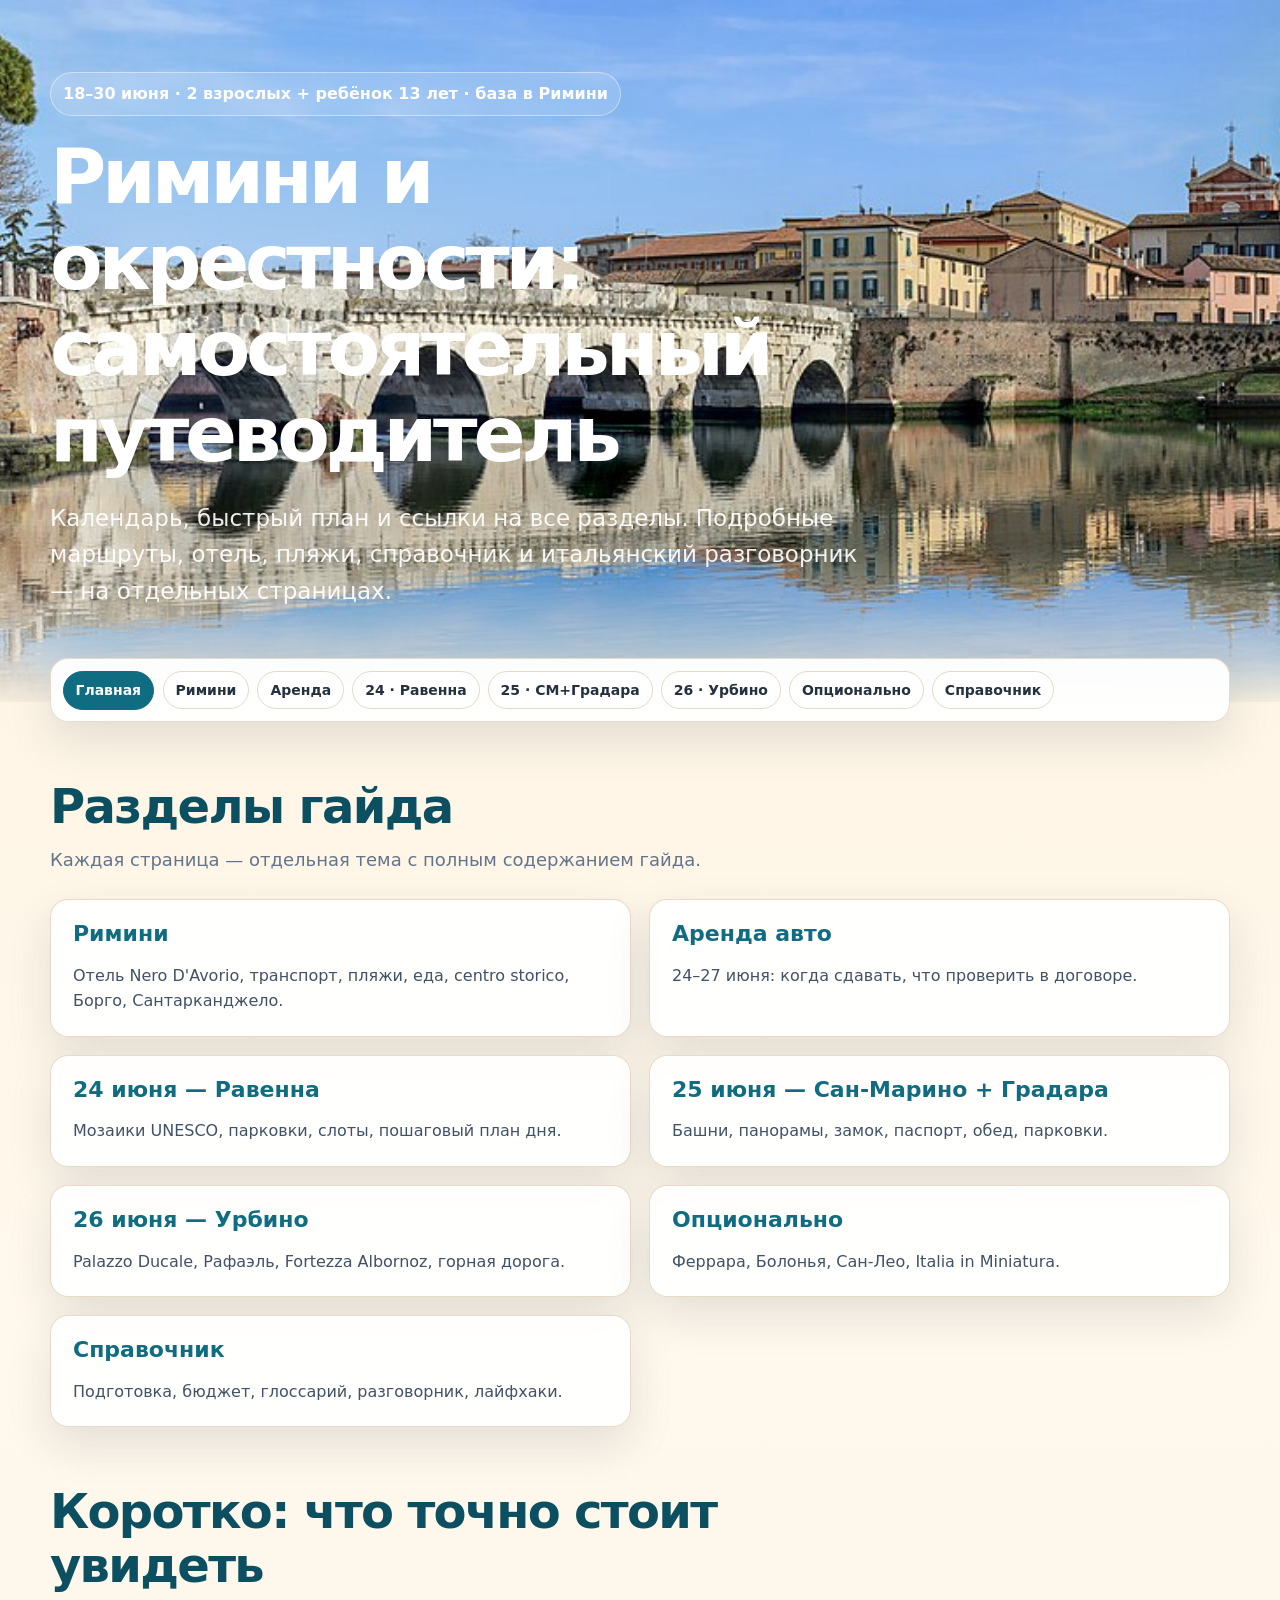
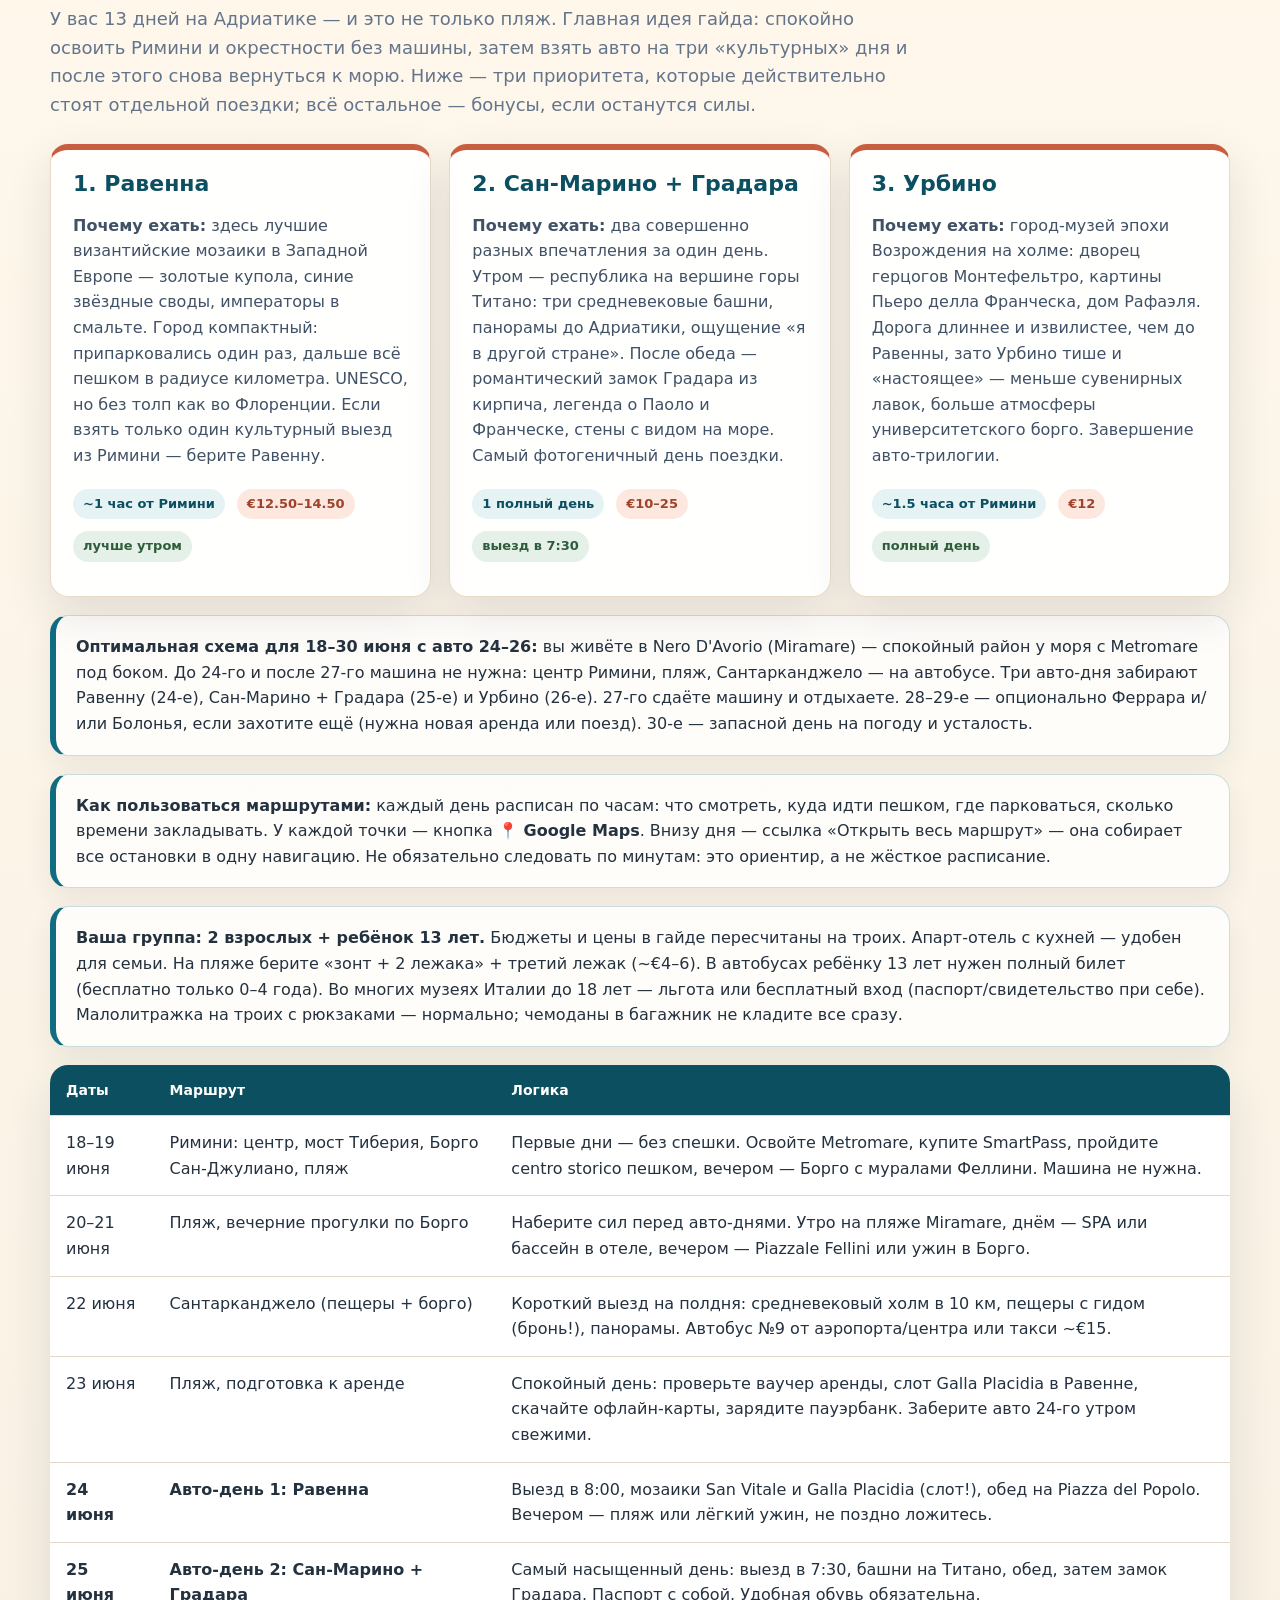
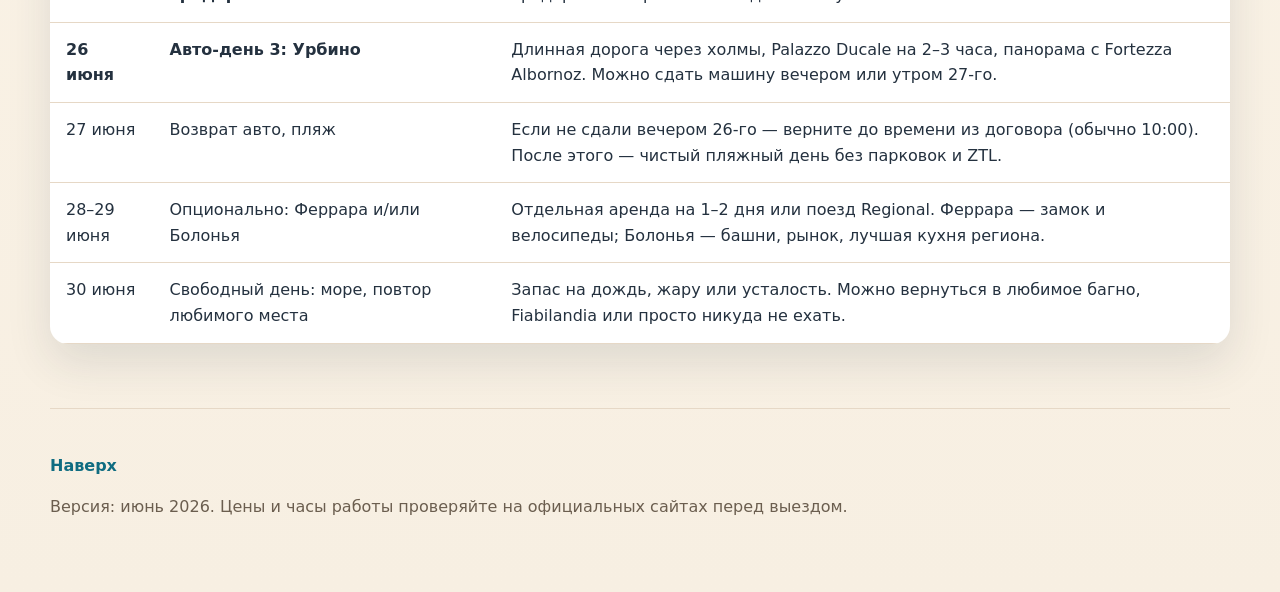
==== commit 8eca98b1: "update" ====
--- a/index.html
+++ b/index.html
@@ -4,761 +4,48 @@
   <meta charset="utf-8">
   <meta name="viewport" content="width=device-width, initial-scale=1">
   <title>Римини и окрестности: путеводитель 18–30 июня</title>
-  <meta name="description" content="Полный путеводитель по поездке в Римини 18–30 июня: отель Nero D'Avorio, транспорт, пляжи, еда, маршруты и лайфхаки.">
-  <style>
-    :root {
-      --sand: #fff8ec;
-      --paper: #ffffff;
-      --ink: #24313f;
-      --muted: #64748b;
-      --blue: #0f6c81;
-      --blue-dark: #0b4f60;
-      --terracotta: #c95d3f;
-      --terracotta-dark: #9e432b;
-      --olive: #55745b;
-      --line: #e6d8c6;
-      --shadow: 0 18px 45px rgba(36, 49, 63, 0.12);
-      --radius: 18px;
-    }
-
-    * { box-sizing: border-box; }
-
-    .sr-only {
-      position: absolute;
-      width: 1px;
-      height: 1px;
-      padding: 0;
-      margin: -1px;
-      overflow: hidden;
-      clip: rect(0, 0, 0, 0);
-      white-space: nowrap;
-      border: 0;
-    }
-
-    html {
-      scroll-behavior: smooth;
-    }
-
-    body {
-      margin: 0;
-      color: var(--ink);
-      background:
-        radial-gradient(circle at top left, rgba(201, 93, 63, 0.16), transparent 32rem),
-        linear-gradient(180deg, #fdf2df 0%, var(--sand) 35%, #f7efe2 100%);
-      font-family: Inter, ui-sans-serif, system-ui, -apple-system, BlinkMacSystemFont, "Segoe UI", Arial, sans-serif;
-      line-height: 1.6;
-    }
-
-    a {
-      color: var(--blue);
-      text-decoration: none;
-      font-weight: 650;
-    }
-
-    a:hover {
-      color: var(--terracotta-dark);
-      text-decoration: underline;
-    }
-
-    img {
-      display: block;
-      max-width: 100%;
-      background: #e9dcc9;
-    }
-
-    .page {
-      width: min(1180px, calc(100% - 32px));
-      margin: 0 auto;
-    }
-
-    .hero {
-      position: relative;
-      min-height: 72vh;
-      display: grid;
-      align-items: end;
-      overflow: hidden;
-      color: white;
-      background: linear-gradient(135deg, rgba(11, 79, 96, 0.86), rgba(36, 49, 63, 0.44));
-    }
-
-    .hero-photo {
-      position: absolute;
-      inset: 0;
-      width: 100%;
-      height: 100%;
-      object-fit: cover;
-      z-index: 0;
-    }
-
-    .hero::after {
-      content: "";
-      position: absolute;
-      inset: auto 0 0;
-      height: 180px;
-      background: linear-gradient(180deg, transparent, rgba(253, 242, 223, 0.95));
-    }
-
-    .hero-inner {
-      position: relative;
-      z-index: 1;
-      width: min(1180px, calc(100% - 32px));
-      margin: 0 auto;
-      padding: 92px 0 112px;
-    }
-
-    .eyebrow {
-      display: inline-flex;
-      gap: 8px;
-      align-items: center;
-      margin: 0 0 18px;
-      padding: 8px 12px;
-      border: 1px solid rgba(255, 255, 255, 0.42);
-      border-radius: 999px;
-      background: rgba(255, 255, 255, 0.14);
-      backdrop-filter: blur(8px);
-      font-weight: 750;
-      letter-spacing: 0.02em;
-    }
-
-    h1, h2, h3 {
-      line-height: 1.12;
-      margin: 0;
-    }
-
-    h1 {
-      max-width: 900px;
-      font-size: clamp(42px, 7vw, 86px);
-      letter-spacing: -0.055em;
-    }
-
-    .subtitle {
-      max-width: 720px;
-      margin: 24px 0 0;
-      color: rgba(255, 255, 255, 0.9);
-      font-size: clamp(18px, 2.3vw, 24px);
-    }
-
-    .hero-actions {
-      display: flex;
-      flex-wrap: wrap;
-      gap: 12px;
-      margin-top: 30px;
-    }
-
-    .button {
-      display: inline-flex;
-      align-items: center;
-      justify-content: center;
-      min-height: 46px;
-      padding: 12px 18px;
-      border-radius: 999px;
-      border: 1px solid rgba(255, 255, 255, 0.7);
-      color: white;
-      background: rgba(255, 255, 255, 0.14);
-      font-weight: 800;
-      text-decoration: none;
-    }
-
-    .button.primary {
-      border-color: var(--terracotta);
-      background: var(--terracotta);
-      box-shadow: 0 12px 28px rgba(158, 67, 43, 0.28);
-    }
-
-    .button:hover {
-      color: white;
-      background: var(--terracotta-dark);
-      text-decoration: none;
-    }
-
-    nav.toc {
-      position: sticky;
-      top: 0;
-      z-index: 10;
-      margin-top: -48px;
-      border-radius: var(--radius);
-      background: rgba(255, 255, 255, 0.94);
-      box-shadow: var(--shadow);
-      backdrop-filter: blur(12px);
-      border: 1px solid rgba(230, 216, 198, 0.9);
-    }
-
-    .toc-inner {
-      display: grid;
-      gap: 10px;
-      padding: 12px 14px;
-    }
-
-    .toc-jump {
-      display: none;
-      width: 100%;
-      padding: 11px 14px;
-      border: 1px solid var(--line);
-      border-radius: 12px;
-      background: white;
-      color: var(--ink);
-      font-size: 15px;
-      font-weight: 700;
-      font-family: inherit;
-      cursor: pointer;
-    }
-
-    .toc-groups {
-      display: grid;
-      grid-template-columns: repeat(auto-fit, minmax(200px, 1fr));
-      gap: 10px 16px;
-    }
-
-    .toc-group {
-      display: grid;
-      gap: 6px;
-      align-content: start;
-    }
-
-    .toc-label {
-      font-size: 11px;
-      font-weight: 900;
-      letter-spacing: 0.06em;
-      text-transform: uppercase;
-      color: var(--muted);
-    }
-
-    .toc-group ul {
-      display: flex;
-      flex-wrap: wrap;
-      gap: 5px;
-      margin: 0;
-      padding: 0;
-      list-style: none;
-    }
-
-    .toc-group a {
-      display: inline-flex;
-      align-items: center;
-      padding: 6px 11px;
-      border-radius: 999px;
-      border: 1px solid var(--line);
-      color: var(--ink);
-      background: rgba(255, 255, 255, 0.85);
-      font-size: 13px;
-      font-weight: 750;
-      line-height: 1.2;
-      white-space: nowrap;
-    }
-
-    .toc-group a:hover {
-      color: white;
-      background: var(--blue);
-      border-color: var(--blue);
-      text-decoration: none;
-    }
-
-    section {
-      margin: 64px 0;
-      scroll-margin-top: 120px;
-    }
-
-    .section-title {
-      display: grid;
-      gap: 12px;
-      max-width: 840px;
-      margin-bottom: 24px;
-    }
-
-    .section-title h2 {
-      color: var(--blue-dark);
-      font-size: clamp(30px, 4vw, 48px);
-      letter-spacing: -0.035em;
-    }
-
-    .section-title p {
-      margin: 0;
-      color: var(--muted);
-      font-size: 18px;
-    }
-
-    .grid {
-      display: grid;
-      gap: 18px;
-    }
-
-    .grid.two { grid-template-columns: repeat(2, minmax(0, 1fr)); }
-    .grid.three { grid-template-columns: repeat(3, minmax(0, 1fr)); }
-    .grid.four { grid-template-columns: repeat(4, minmax(0, 1fr)); }
-
-    .card {
-      overflow: hidden;
-      border: 1px solid rgba(230, 216, 198, 0.95);
-      border-radius: var(--radius);
-      background: rgba(255, 255, 255, 0.9);
-      box-shadow: var(--shadow);
-    }
-
-    .card.pad {
-      padding: 22px;
-    }
-
-    .card h3 {
-      margin-bottom: 10px;
-      color: var(--blue-dark);
-      font-size: 22px;
-    }
-
-    .card p,
-    .card li {
-      color: #415166;
-    }
-
-    .card p:last-child,
-    .card ul:last-child {
-      margin-bottom: 0;
-    }
-
-    .photo-card img {
-      width: 100%;
-      height: 210px;
-      object-fit: cover;
-      background: #e9dcc9;
-    }
-
-    .photo-card .body {
-      padding: 18px;
-    }
-
-    .meta {
-      display: flex;
-      flex-wrap: wrap;
-      gap: 8px;
-      margin: 12px 0;
-    }
-
-    .pill {
-      display: inline-flex;
-      align-items: center;
-      min-height: 28px;
-      padding: 5px 10px;
-      border-radius: 999px;
-      color: var(--blue-dark);
-      background: #e6f3f5;
-      font-size: 13px;
-      font-weight: 800;
-    }
-
-    .pill.price {
-      color: var(--terracotta-dark);
-      background: #fde8df;
-    }
-
-    .pill.green {
-      color: #2f5d3b;
-      background: #e5f1e8;
-    }
-
-    .quick {
-      margin-top: 34px;
-    }
-
-    .quick .card {
-      border-top: 6px solid var(--terracotta);
-    }
-
-    .timeline {
-      position: relative;
-      display: grid;
-      gap: 18px;
-    }
-
-    .timeline::before {
-      content: "";
-      position: absolute;
-      left: 22px;
-      top: 8px;
-      bottom: 8px;
-      width: 3px;
-      border-radius: 99px;
-      background: linear-gradient(var(--terracotta), var(--blue));
-    }
-
-    .step {
-      position: relative;
-      padding: 18px 18px 18px 64px;
-      border: 1px solid var(--line);
-      border-radius: var(--radius);
-      background: rgba(255, 255, 255, 0.92);
-      box-shadow: 0 10px 28px rgba(36, 49, 63, 0.08);
-    }
-
-    .step::before {
-      content: attr(data-time);
-      position: absolute;
-      left: 0;
-      top: 18px;
-      width: 46px;
-      min-height: 46px;
-      display: grid;
-      place-items: center;
-      border: 3px solid var(--sand);
-      border-radius: 50%;
-      color: white;
-      background: var(--blue);
-      font-size: 11px;
-      font-weight: 900;
-      text-align: center;
-      line-height: 1.1;
-    }
-
-    .step h3 {
-      color: var(--terracotta-dark);
-      font-size: 20px;
-    }
-
-    .step p {
-      margin: 8px 0 0;
-    }
-
-    .step ul {
-      margin: 10px 0 0;
-      padding-left: 1.25rem;
-      color: #415166;
-    }
-
-    .step ul li + li {
-      margin-top: 6px;
-    }
-
-    .step-links {
-      display: flex;
-      flex-wrap: wrap;
-      gap: 8px;
-      margin-top: 12px;
-    }
-
-    .step-links a {
-      display: inline-flex;
-      align-items: center;
-      padding: 6px 11px;
-      border-radius: 10px;
-      background: #e6f3f5;
-      color: var(--blue);
-      font-size: 13px;
-      font-weight: 750;
-      text-decoration: none;
-    }
-
-    .step-links a:hover {
-      background: var(--blue);
-      color: white;
-      text-decoration: none;
-    }
-
-    .maps-pin {
-      display: inline-flex;
-      margin-top: 8px;
-      font-size: 14px;
-      font-weight: 750;
-    }
-
-    .note {
-      border-left: 5px solid var(--terracotta);
-      padding: 16px 18px;
-      border-radius: 14px;
-      background: #fff2e9;
-      color: #5d382e;
-    }
-
-    .warning {
-      border-left-color: #a63b2b;
-      background: #fff0ee;
-    }
-
-    table {
-      width: 100%;
-      border-collapse: collapse;
-      overflow: hidden;
-      border-radius: var(--radius);
-      background: white;
-      box-shadow: var(--shadow);
-    }
-
-    th, td {
-      padding: 14px 16px;
-      border-bottom: 1px solid var(--line);
-      text-align: left;
-      vertical-align: top;
-    }
-
-    th {
-      color: white;
-      background: var(--blue-dark);
-      font-size: 14px;
-    }
-
-    tr:last-child td {
-      border-bottom: 0;
-    }
-
-    tbody tr:nth-child(even) {
-      background: #fbf5eb;
-    }
-
-    .day {
-      display: grid;
-      grid-template-columns: minmax(0, 0.85fr) minmax(0, 1.15fr);
-      gap: 22px;
-      align-items: start;
-      margin: 24px 0;
-    }
-
-    .map-link {
-      display: inline-flex;
-      margin-top: 10px;
-      padding: 9px 12px;
-      border-radius: 12px;
-      color: white;
-      background: var(--blue);
-      font-weight: 850;
-    }
-
-    .map-link:hover {
-      color: white;
-      background: var(--blue-dark);
-      text-decoration: none;
-    }
-
-    .checklist {
-      display: grid;
-      gap: 10px;
-      padding: 0;
-      list-style: none;
-    }
-
-    .checklist li {
-      position: relative;
-      padding-left: 30px;
-    }
-
-    .checklist li::before {
-      content: "✓";
-      position: absolute;
-      left: 0;
-      top: 0;
-      width: 22px;
-      height: 22px;
-      display: grid;
-      place-items: center;
-      border-radius: 50%;
-      color: white;
-      background: var(--olive);
-      font-size: 13px;
-      font-weight: 900;
-    }
-
-    footer {
-      margin-top: 72px;
-      padding: 36px 0;
-      color: #6b5e4f;
-      border-top: 1px solid var(--line);
-    }
-
-    @media (max-width: 920px) {
-      .grid.two, .grid.three, .grid.four, .day {
-        grid-template-columns: 1fr;
-      }
-
-      .hero {
-        min-height: 620px;
-      }
-
-      .toc-groups {
-        grid-template-columns: repeat(2, minmax(0, 1fr));
-      }
-    }
-
-    @media (max-width: 640px) {
-      .toc-jump {
-        display: block;
-      }
-
-      .toc-groups {
-        display: none;
-      }
-
-      .toc-inner {
-        padding: 10px 12px;
-      }
-
-      section {
-        scroll-margin-top: 72px;
-      }
-      .page, .hero-inner {
-        width: min(100% - 22px, 1180px);
-      }
-
-      .hero-inner {
-        padding-bottom: 88px;
-      }
-
-      section {
-        margin: 44px 0;
-      }
-
-      .card.pad, .photo-card .body {
-        padding: 16px;
-      }
-
-      th, td {
-        padding: 11px 10px;
-        font-size: 14px;
-      }
-    }
-
-    @media print {
-      body {
-        background: white;
-        color: black;
-      }
-
-      .hero {
-        min-height: auto;
-        color: black;
-        background: white;
-      }
-
-      .hero::after,
-      nav.toc,
-      .toc-jump,
-      .hero-actions,
-      .photo-card img {
-        display: none;
-      }
-
-      .hero-inner,
-      .page {
-        width: 100%;
-        padding: 0;
-      }
-
-      section {
-        margin: 24px 0;
-        break-inside: avoid;
-      }
-
-      .card, table, .step {
-        box-shadow: none;
-      }
-
-      a {
-        color: black;
-        text-decoration: underline;
-      }
-
-      .map-link {
-        color: black;
-        background: transparent;
-        padding: 0;
-      }
-    }
-  </style>
+  <meta name="description" content="Путеводитель по Римини 18–30 июня: отель, пляжи, транспорт, маршруты, бюджет и разговорник для семьи 2+1.">
+  <link rel="stylesheet" href="site.css">
 </head>
 <body>
   <header class="hero" id="top">
     <img class="hero-photo" src="images/hero-tiberio.jpg" alt="Мост Тиберия в Римини">
     <div class="hero-inner">
       <p class="eyebrow">18–30 июня · 2 взрослых + ребёнок 13 лет · база в Римини</p>
-      <h1>Римини и окрестности: must-see без дорогих экскурсий</h1>
-      <p class="subtitle">Полный гайд по поездке: маршруты, отель Nero D'Avorio в Мирамаре, транспорт по городу, пляжи, обеды, лайфхаки и правила. Плюс выезды в Равенну, Сан-Марино, Градара, Урбино. Аренда авто: 24–26 июня, возврат 27-го.</p>
-      <div class="hero-actions">
-        <a class="button primary" href="#quick">Смотреть быстрый план</a>
-        <a class="button" href="#hotel">Ваш отель</a>
-        <a class="button" href="https://www.google.com/maps/dir/Rimini/Ravenna/San+Marino/Gradara/Urbino/Rimini" target="_blank" rel="noopener">Открыть карту маршрутов</a>
-      </div>
+      <h1>Римини и окрестности: самостоятельный путеводитель</h1>
+      <p class="subtitle">Календарь, быстрый план и ссылки на все разделы. Подробные маршруты, отель, пляжи, справочник и итальянский разговорник — на отдельных страницах.</p>
     </div>
   </header>
-
   <main class="page">
-    <nav class="toc" aria-label="Оглавление">
-      <div class="toc-inner">
-        <label class="sr-only" for="toc-jump">Перейти к разделу</label>
-        <select class="toc-jump" id="toc-jump" aria-label="Перейти к разделу">
-          <option value="">— Перейти к разделу —</option>
-          <optgroup label="Старт">
-            <option value="#quick">Быстрый план</option>
-            <option value="#prep">Подготовка</option>
-            <option value="#budget">Бюджет</option>
-            <option value="#tips">Шпаргалка</option>
-          </optgroup>
-          <optgroup label="База в Римини">
-            <option value="#hotel">Отель</option>
-            <option value="#transport">Транспорт</option>
-            <option value="#beach-leisure">Пляж и досуг</option>
-            <option value="#food">Еда</option>
-          </optgroup>
-          <optgroup label="Маршруты без авто">
-            <option value="#rimini">Римини + Борго</option>
-            <option value="#santarcangelo">Сантарканджело</option>
-          </optgroup>
-          <optgroup label="Авто-дни">
-            <option value="#car-rental">Аренда авто</option>
-            <option value="#ravenna">24 июня — Равенна</option>
-            <option value="#san-marino-gradara">25 июня — Сан-Марино + Градара</option>
-            <option value="#urbino">26 июня — Урбино</option>
-          </optgroup>
-          <optgroup label="Опционально">
-            <option value="#optional-ferrara">Феррара</option>
-            <option value="#optional-bologna">Болонья</option>
-            <option value="#extras">Бонусы рядом</option>
-          </optgroup>
-        </select>
-
-        <div class="toc-groups">
-          <div class="toc-group">
-            <span class="toc-label">Старт</span>
-            <ul>
-              <li><a href="#quick">Быстрый план</a></li>
-              <li><a href="#prep">Подготовка</a></li>
-              <li><a href="#budget">Бюджет</a></li>
-              <li><a href="#tips">Шпаргалка</a></li>
-            </ul>
-          </div>
-          <div class="toc-group">
-            <span class="toc-label">База в Римини</span>
-            <ul>
-              <li><a href="#hotel">Отель</a></li>
-              <li><a href="#transport">Транспорт</a></li>
-              <li><a href="#beach-leisure">Пляж</a></li>
-              <li><a href="#food">Еда</a></li>
-            </ul>
-          </div>
-          <div class="toc-group">
-            <span class="toc-label">Без авто</span>
-            <ul>
-              <li><a href="#rimini">Римини</a></li>
-              <li><a href="#santarcangelo">Сантарканджело</a></li>
-            </ul>
-          </div>
-          <div class="toc-group">
-            <span class="toc-label">Авто 24–26</span>
-            <ul>
-              <li><a href="#car-rental">Аренда</a></li>
-              <li><a href="#ravenna">24 · Равенна</a></li>
-              <li><a href="#san-marino-gradara">25 · Сан-Марино</a></li>
-              <li><a href="#urbino">26 · Урбино</a></li>
-            </ul>
-          </div>
-          <div class="toc-group">
-            <span class="toc-label">Опционально</span>
-            <ul>
-              <li><a href="#optional-ferrara">Феррара</a></li>
-              <li><a href="#optional-bologna">Болонья</a></li>
-              <li><a href="#extras">Бонусы</a></li>
-            </ul>
-          </div>
-        </div>
+    <nav class="topnav" aria-label="Навигация">
+      <ul>
+        <li><a href="index.html" aria-current="page">Главная</a></li>
+        <li><a href="rimini.html">Римини</a></li>
+        <li><a href="car-rental.html">Аренда</a></li>
+        <li><a href="ravenna.html">24 · Равенна</a></li>
+        <li><a href="san-marino-gradara.html">25 · СМ+Градара</a></li>
+        <li><a href="urbino.html">26 · Урбино</a></li>
+        <li><a href="optional.html">Опционально</a></li>
+        <li><a href="reference.html">Справочник</a></li>
+      </ul>
+    </nav>
+    <section id="sections">
+      <div class="section-title">
+        <h2>Разделы гайда</h2>
+        <p>Каждая страница — отдельная тема с полным содержанием гайда.</p>
       </div>
-    </nav>
-
+      <div class="grid two">
+        <article class="card pad"><h3><a href="rimini.html">Римини</a></h3><p>Отель Nero D'Avorio, транспорт, пляжи, еда, centro storico, Борго, Сантарканджело.</p></article>
+        <article class="card pad"><h3><a href="car-rental.html">Аренда авто</a></h3><p>24–27 июня: когда сдавать, что проверить в договоре.</p></article>
+        <article class="card pad"><h3><a href="ravenna.html">24 июня — Равенна</a></h3><p>Мозаики UNESCO, парковки, слоты, пошаговый план дня.</p></article>
+        <article class="card pad"><h3><a href="san-marino-gradara.html">25 июня — Сан-Марино + Градара</a></h3><p>Башни, панорамы, замок, паспорт, обед, парковки.</p></article>
+        <article class="card pad"><h3><a href="urbino.html">26 июня — Урбино</a></h3><p>Palazzo Ducale, Рафаэль, Fortezza Albornoz, горная дорога.</p></article>
+        <article class="card pad"><h3><a href="optional.html">Опционально</a></h3><p>Феррара, Болонья, Сан-Лео, Italia in Miniatura.</p></article>
+        <article class="card pad"><h3><a href="reference.html">Справочник</a></h3><p>Подготовка, бюджет, глоссарий, разговорник, лайфхаки.</p></article>
+      </div>
+    </section>
     <section id="quick" class="quick">
-      <div class="section-title">
+<div class="section-title">
         <h2>Коротко: что точно стоит увидеть</h2>
         <p>У вас 13 дней на Адриатике — и это не только пляж. Главная идея гайда: спокойно освоить Римини и окрестности без машины, затем взять авто на три «культурных» дня и после этого снова вернуться к морю. Ниже — три приоритета, которые действительно стоят отдельной поездки; всё остальное — бонусы, если останутся силы.</p>
       </div>
@@ -865,1393 +152,10 @@
         </tbody>
       </table>
     </section>
-
-    <section id="prep">
-      <div class="section-title">
-        <h2>Подготовка до поездки</h2>
-        <p>Июнь в Римини — уже высокий сезон: очереди в музеи, дорогие лежаки на выходных, туристические группы в Сан-Марино к полудню. Часть проблем решается за 15 минут дома: забронировать билеты со слотом, сравнить аренду авто, скачать офлайн-карты. Ниже — чеклист того, что лучше не откладывать на месте.</p>
-      </div>
-
-      <div class="grid two">
-        <article class="card pad">
-          <h3>Что забронировать заранее</h3>
-          <ul class="checklist">
-            <li><strong>Равенна (обязательно):</strong> комбинированный билет Ravenna Mosaics Pass на 4–5 монументов (~€12.50–14.50) и отдельный <strong>тайм-слот</strong> в Мавзолей Галлы Плацидии — без слота вас могут не пустить даже с пассом. Покупка на <a href="https://www.ravennamosaici.it/en/ticketoffice/" target="_blank" rel="noopener">ravennamosaici.it</a>. Слот на 9:30–10:00 — идеально для первого дня аренды.</li>
-            <li><strong>Авто (24–27 июня):</strong> бронируйте на <strong>3 суток</strong> с получением 24-го и возвратом 27-го (фактически можно сдать вечером 26-го). Малолитражка (Panda, 500, Aygo) на <strong>троих с рюкзаками</strong> — нормально; для больших чемоданов берите классом выше. Сравните цены: <a href="https://www.discovercars.com/italy-mainland/rimini/rmi" target="_blank" rel="noopener">DiscoverCars</a>, <a href="https://www.rentalcars.com/" target="_blank" rel="noopener">Rentalcars</a>, <a href="https://www.kayak.com/Cheap-Rimini-Car-Rentals.27638.cars.ksp" target="_blank" rel="noopener">KAYAK</a>. Пункт выдачи у аэропорта Rimini — в 5 мин от отеля.</li>
-            <li><strong>Урбино (желательно):</strong> билет в Palazzo Ducale на <a href="https://gndm.it/en/visit/" target="_blank" rel="noopener">gndm.it</a> для взрослых. Подростку 13 лет — часто бесплатно (гос. музей, до 18 лет; паспорт с собой). Очередь в кассу летом 20–30 мин — онлайн быстрее.</li>
-            <li><strong>Сантарканджело (желательно):</strong> экскурсия в пещеры «Mysterious Santarcangelo» только с гидом, по расписанию. Бронь на <a href="https://iatsantarcangelo.com/en/guided-tours/mysterious-santarcangelo-the-hidden-underground-city/" target="_blank" rel="noopener">iatsantarcangelo.com</a> — выберите слот на 12:00, чтобы успеть подняться на холм утром.</li>
-          </ul>
-        </article>
-
-        <article class="card pad">
-          <h3>Документы, приложения и мелочи</h3>
-          <ul class="checklist">
-            <li><strong>Паспорт</strong> — для Сан-Марино (отдельное государство). На границе обычно не останавливают, но документ должен быть при вас. Для Италии достаточно ID-карты гражданина ЕС; для граждан других стран — загранпаспорт.</li>
-            <li><strong>Для аренды авто:</strong> водительское удостоверение (желательно международное, если не EU-формат), кредитная карта на имя основного водителя, распечатка или PDF ваучера. При получении сфотографируйте машину со всех сторон — это страховка от споров при возврате.</li>
-            <li><strong>Приложения:</strong> Google Maps (скачайте офлайн-карту Emilia-Romagna и Marche — в холмах связь пропадает), Waze (камеры и ZTL), EasyPark или MyCicero (парковки в городах). Start Romagna — расписание автобусов.</li>
-            <li><strong>Одежда:</strong> удобные кроссовки для брусчатки и подъёмов (Сан-Марино, Урбино, Градара); лёгкая кофта для пещер Сантарканджело (внутри +13 °C круглый год); купальник и парео — в город в пляжном виде не пустят.</li>
-          </ul>
-        </article>
-      </div>
-
-      <div class="note warning">
-        <strong>ZTL — главный риск на машине.</strong> Zona Traffico Limitato — зоны, куда нельзя въезжать без разрешения жителя или отеля. Камеры фотографируют номер при въезде; штраф €80–150+ часто приходит через прокат с наценкой. Пострадавшие города в вашем маршруте: Римини (centro), Равенна, Урбино, Градара, Болонья, Феррара. <em>Никогда</em> не вбивайте в навигатор название площади — только конкретную парковку (Parcheggio + название). Если навигатор ведёт через ворота в старый город — развернитесь.
-      </div>
-    </section>
-
-    <section id="hotel">
-      <div class="section-title">
-        <h2>Ваша база: Nero D'Avorio Aparthotel &amp; SPA</h2>
-        <p>Это не обычный отель с завтраком в столовой, а <strong>апарт-отель</strong>: у вас будет своя кухня, терраса и пространство как дома. Район <strong>Miramare</strong> — южная «спальная» часть Римини между шумным центром и вечериночной Риччоне: тише, семейнее, но с полноценной пляжной инфраструктурой. Metromare и аэропорт — в нескольких минутах пешком, до исторического центра — 20 минут на трамвай-автобусе.</p>
-      </div>
-
-      <div class="grid two">
-        <article class="card pad">
-          <h3>Адрес и как ориентироваться</h3>
-          <ul>
-            <li><strong>Адрес:</strong> Via Cavalieri di Vittorio Veneto 10, 47924 Miramare di Rimini. В навигаторе ищите «Nero D'Avorio» или полный адрес — район называется Miramare di Rimini, не путайте с Riccione.</li>
-            <li><strong>Район:</strong> Miramare — спокойная набережная, отели 3–4 звезды, семейные багни, кафе с piadina. Меньше баров и клубов, чем в Marina Centro, зато проще парковаться и не шумно ночью.</li>
-            <li><strong>До пляжа:</strong> 10–15 минут неспешным шагом (~1 км) по ровной улице к морю. Путь простой: выйдите из отеля, идите к Viale Regina Elena / набережной — багни видны по номерам. Спросите на ресепшене: <em>«Quale bagno è più vicino? Avete convenzione?»</em> — иногда отель даёт скидку на зонт и лежаки.</li>
-            <li><strong>До centro storico:</strong> остановка Metromare <strong>Aeroporto</strong> в 3–5 мин пешком → едете до <strong>Stazione Rimini</strong> (~15 мин) → 10 мин пешком до Arco d'Augusto. Или автобус №11 с остановки у аэропорта до <strong>Arco d'Augusto</strong> (~20–25 мин). Подробности — в разделе <a href="#transport">Транспорт</a>.</li>
-            <li><strong>До аэропорта Federico Fellini:</strong> 5–10 мин пешком. Удобно, если вылет рано: не нужен трансфер. Несмотря на близость, по отзывам гостей шум самолётов в номерах почти не слышен.</li>
-          </ul>
-          <div class="step-links">
-            <a href="https://www.google.com/maps/search/?api=1&query=Nero+D'Avorio+Aparthotel+SPA+Via+Cavalieri+di+Vittorio+Veneto+10+Rimini" target="_blank" rel="noopener">📍 Отель на карте</a>
-            <a href="https://www.google.com/maps/dir/Nero+D'Avorio+Aparthotel+%26+SPA,+Via+Cavalieri+di+Vittorio+Veneto+10,+Rimini/Arco+d'Augusto,+Rimini" target="_blank" rel="noopener">🚌 До центра</a>
-            <a href="https://www.google.com/maps/dir/Nero+D'Avorio+Aparthotel+%26+SPA,+Via+Cavalieri+di+Vittorio+Veneto+10,+Rimini/Spiaggia+Miramare,+Rimini" target="_blank" rel="noopener">🏖️ До пляжа</a>
-          </div>
-        </article>
-
-        <article class="card pad">
-          <h3>Что есть в отеле — и как этим пользоваться</h3>
-          <ul>
-            <li><strong>Апартаменты с кухней</strong> — для троих (2 взрослых + подросток) это главный плюс: полноценная плита, холодильник, посуда, обычно диван-кровать или отдельная спальня. Завтрак из пекарни на троих — €8–12 вместо €25–40 в кафе. После Урбино всей семьёй — паста в номере за 15 минут.</li>
-            <li><strong>Бесплатная парковка</strong> — редкость у моря в Римини. С 24 по 27 июня, когда у вас арендованная машина, оставляйте авто на территории отеля и не отдавайте место: на улице у пляжа парковка платная и летом заканчивается к 9:00.</li>
-            <li><strong>Бассейн, SPA, сауна, джакузи</strong> — сезонный открытый бассейн (июнь — как раз в сезоне). Идеально в полдень, когда на пляже жарко, или в «пасмурный» день вместо моря. Уточните часы SPA на ресепшене — иногда нужна предварительная запись на массаж.</li>
-            <li><strong>Прокат велосипедов</strong> — для прогулки по promenade: от Miramare до Fiabilandia ~20 мин по ровому велодорожке. В centro storico брусчатка — там лучше автобус.</li>
-            <li><strong>Консьерж / tour desk</strong> — спросите про багно, расписание Metromare, вызов такси. Персонал обычно говорит по-английски.</li>
-            <li><strong>Wi‑Fi, стирка, кондиционер</strong> — после пляжа и поездок пригодится стирка купальников и полотенец. Кондиционер в июне — must, днём +28–32 °C.</li>
-          </ul>
-        </article>
-      </div>
-
-      <div class="grid three">
-        <article class="card pad">
-          <h3>Рядом с отелем (пешком и на Metromare)</h3>
-          <ul>
-            <li><strong>Fiabilandia</strong> — парк аттракционов для детей и «внутреннего ребёнка», 1.7 км. 20 мин пешком по набережной или 1 остановка Metromare (Fiabilandia). Билеты онлайн дешевле. Заложите 3–4 часа.</li>
-            <li><strong>Museo Nazionale del Motociclo</strong> — 2.5 км, коллекция мотоциклов от ретро до Ducati. Неожиданно интересно, даже если вы не байкер. Хорошая альтернатива пляжу в дождь.</li>
-            <li><strong>Riminiterme</strong> — термальный комплекс с бассейнами и спа-процедурами в соседнем квартале. Отдельные билеты, не путать с SPA отеля.</li>
-            <li><strong>Beach Village</strong> — аквапарк с горками, ~25 мин пешком. Для жаркого дня, когда хочется не лежать, а брызгаться.</li>
-          </ul>
-          <div class="step-links">
-            <a href="https://www.google.com/maps/search/?api=1&query=Fiabilandia+Rimini" target="_blank" rel="noopener">📍 Fiabilandia</a>
-            <a href="https://www.google.com/maps/search/?api=1&query=Museo+Nazionale+del+Motociclo+Rimini" target="_blank" rel="noopener">📍 Музей мотоциклов</a>
-          </div>
-        </article>
-        <article class="card pad">
-          <h3>Лайфхаки по отелю</h3>
-          <ul>
-            <li><strong>При заезде (18 июня)</strong> спросите на ресепшене три вещи: договор с багно, ближайший супермаркет, где остановка Metromare Aeroporto. Фраза: <em>«Avete convenzione con qualche bagno?»</em> — скидка может быть 10–20% на зонт+лежаки.</li>
-            <li><strong>Супермаркет:</strong> Conad, Coop или Carrefour Express в Miramare — купите воду 6×1.5л (на пляже бутылка €2), фрукты, сыр, прошутто, вино для номера. Открыты обычно до 20:00–21:00.</li>
-            <li><strong>Тихий номер:</strong> если дадут выбор — берите на садовую сторону, подальше от дороги. Аэропорт близко, но по отзывам шум не мешает.</li>
-            <li><strong>Аренда авто 24-го:</strong> заберите в пункте у аэропорта Rimini (5 мин от отеля), сразу приезжайте в отель — парковка бесплатная. Не берите машину раньше 24-го: в центре города она только мешает.</li>
-          </ul>
-        </article>
-        <article class="card pad">
-          <h3>Типичный день «из отеля» — четыре сценария</h3>
-          <ul>
-            <li><strong>Культурный день без авто:</strong> завтрак в номере → Metromare до Stazione → 10 мин пешком до Arco d'Augusto → centro storico и мост Тиберия → обед в Борго → обратно к 18:00 → аперитив на Piazzale Fellini.</li>
-            <li><strong>Классический пляжный:</strong> поздний завтрак → пешком к багно 130 (или ближайшему) → лежаки до 17:00 → душ в багно → piadina на набережной → вечерний бассейн в отеле.</li>
-            <li><strong>Авто-день:</strong> ранний выезд в 7:30–8:00 (завтрак с вечера или круассаны с собой) → весь день по маршруту → возврат к 19:00–20:00 → ужин в номере или лёгкий в Борго, если есть силы.</li>
-            <li><strong>Дождь или жара:</strong> Fiabilandia (крытые павильоны + аттракционы), музей мотоциклов, Riminiterme или SPA отеля — пляж откладываете, но день не пропадает.</li>
-          </ul>
-        </article>
-      </div>
-    </section>
-
-    <section id="transport">
-      <div class="section-title">
-        <h2>Транспорт по Римини без машины</h2>
-        <p>С 18 по 23 июня и с 27 по 30-е машина вам не понадобится — и это осознанное решение: парковка у моря дорогая, centro storico в ZTL, а вдоль побережья ходит отличный общественный транспорт. Оператор — <strong>Start Romagna</strong>. Две главные линии: <strong>Metromare</strong> (скоростной автобус/троллейбус по выделенной полосе вдоль моря) и <strong>автобус №11</strong> (та же набережная, но с большим числом остановок). Ваша ключевая остановка — <strong>Aeroporto</strong>, в 3–5 минутах от отеля.</p>
-      </div>
-
-      <div class="grid two">
-        <article class="card pad">
-          <h3>Metromare — главная линия</h3>
-          <ul>
-            <li><strong>Маршрут:</strong> скоростной автобус/троллейбус по выделенной полосе вдоль моря: Stazione Rimini (вокзал) ↔ Riccione. Вся линия ~23 минуты, 15 промежуточных остановок. В дневное время интервал ~15 минут, утром и поздно вечером — ~30 мин.</li>
-            <li><strong>Ваша остановка — Aeroporto:</strong> в 3–5 мин пешком от Nero D'Avorio, рядом с аэропортом Federico Fellini. На табло ищите направление «Rimini» (к центру) или «Riccione» (к югу).</li>
-            <li><strong>До centro storico:</strong> садитесь на Metromare в сторону Rimini → выход на <strong>Stazione Rimini</strong> (~15 мин) → 10 мин пешком по Viale Principe Amedeo до Arco d'Augusto. Альтернатива: пересесть на автобус №11 на 2 остановки до Arco d'Augusto.</li>
-            <li><strong>До Riccione и Aquafan:</strong> в сторону Riccione (~10 мин от Miramare). Aquafan — аквапарк, выход в районе Riccione + 10 мин пешком.</li>
-            <li><strong>Часы работы:</strong> примерно 5:30–00:00 ежедневно, включая воскресенья и праздники. Расписание на <a href="https://www.startromagna.it/en/timetable-and-services/metromare/" target="_blank" rel="noopener">startromagna.it</a>.</li>
-          </ul>
-          <div class="step-links">
-            <a href="https://www.startromagna.it/en/timetable-and-services/metromare/" target="_blank" rel="noopener">Расписание Metromare</a>
-            <a href="https://www.google.com/maps/search/?api=1&query=Fermata+Metromare+Aeroporto+Rimini" target="_blank" rel="noopener">📍 Остановка Aeroporto</a>
-          </div>
-        </article>
-
-        <article class="card pad">
-          <h3>Другие полезные автобусы</h3>
-          <ul>
-            <li><strong>№11</strong> — набережная Rimini–Riccione, те же зоны. Удобен, если Metromare переполнен.</li>
-            <li><strong>№9</strong> — до <strong>Santarcangelo di Romagna</strong> (~20 мин). Старт от centro / Fiera. Для дня в Сантарканджело без авто.</li>
-            <li><strong>№4</strong> — севернее: Bellaria–Igea Marina (если захотите другой пляж).</li>
-            <li><strong>Поезд</strong> — Stazione Rimini (~7 км от Miramare). Имеет смысл, если едете в Болонью/Феррару без авто (Regionale).</li>
-          </ul>
-          <div class="step-links">
-            <a href="https://www.startromagna.it/en/timetable-and-services/" target="_blank" rel="noopener">Все маршруты Start Romagna</a>
-            <a href="https://www.google.com/maps/search/?api=1&query=Stazione+Rimini" target="_blank" rel="noopener">📍 Вокзал Rimini</a>
-          </div>
-        </article>
-      </div>
-
-      <table aria-label="Тарифы общественного транспорта">
-        <thead>
-          <tr>
-            <th>Билет</th>
-            <th>Цена</th>
-            <th>Когда брать</th>
-          </tr>
-        </thead>
-        <tbody>
-          <tr>
-            <td>1 зона (60–75 мин)</td>
-            <td>€1.50</td>
-            <td>Короткая поездка в пределах Rimini или Miramare</td>
-          </tr>
-          <tr>
-            <td>Metromare / 2 зоны (75 мин)</td>
-            <td>€2.50</td>
-            <td>Miramare → centro или → Riccione</td>
-          </tr>
-          <tr>
-            <td>На 24 часа</td>
-            <td>€5.00</td>
-            <td>День с несколькими поездками туда-обратно</td>
-          </tr>
-          <tr>
-            <td>Romagna SmartPass 3 дня</td>
-            <td>€11.00</td>
-            <td><strong>Лучший вариант на 18–23 и 27–30 июня</strong> — безлимит по всей сети Start Romagna</td>
-          </tr>
-          <tr>
-            <td>Romagna SmartPass 7 дней</td>
-            <td>€22.00</td>
-            <td>На всю поездку 18–30 июня — выгоднее, чем покупать каждый день</td>
-          </tr>
-        </tbody>
-      </table>
-
-      <div class="grid two" style="margin-top:18px">
-        <article class="card pad">
-          <h3>Как купить и не получить штраф</h3>
-          <ul>
-            <li>Покупайте в <strong>tabacchi</strong> (табачные лавки с синей Т), на автоматах у остановок или в приложении Start Romagna.</li>
-            <li><strong>Обязательно прокомпостируйте</strong> билет в жёлтом валидаторе на остановке или в салоне — без этого билет недействителен.</li>
-            <li>Покупка у водителя возможна, но дороже — лучше заранее.</li>
-            <li>Дети <strong>0–4 лет</strong> — бесплатно с взрослым. Ребёнку <strong>13 лет</strong> нужен полный билет как взрослому (или отдельный SmartPass на 7 дней за €22 — на каждого, кому нужен проезд).</li>
-          </ul>
-        </article>
-        <article class="card pad">
-          <h3>Такси и велосипед</h3>
-          <ul>
-            <li><strong>Такси:</strong> Miramare → centro storico ~€12–18. Вызов через приложения или с остановки у отеля. Ночью после 00:00 Metromare реже — такси или пешком по набережной, если рядом.</li>
-            <li><strong>Велосипед:</strong> прокат в отеле или <strong>City Bike Rimini</strong>. Удобно вдоль promenade, но в centro storico брусчатка.</li>
-            <li><strong>Пешком:</strong> до пляжа 10–15 мин; до Fiabilandia ~20 мин по ровной набережной.</li>
-          </ul>
-        </article>
-      </div>
-
-      <div class="note">
-        <strong>Совет на всю поездку:</strong> поездка 13 дней — одного SmartPass мало. На <strong>троих</strong> (ребёнку 13 лет — полный тариф) выгоднее: 2 SmartPass на 7 дней (€22 × 2 = €44 на обоих взрослых; ребёнку — отдельный или разовые билеты €1.50–2.50). Альтернатива: первый SmartPass 18-го, второй 25-го. На авто-дни 24–26 проездной не нужен. В tabacchi: <em>«Romagna SmartPass sette giorni»</em>.
-      </div>
-    </section>
-
-    <section id="beach-leisure">
-      <div class="section-title">
-        <h2>Пляжи, отдых и досуг</h2>
-        <p>Римини — курорт с 150-летней историей, и пляж здесь устроен по-своему: не один бескрайний песок, а сотни пронумерованных участков — <em>bagni</em> — каждый со своим баром, душами, спасателями и атмосферой. Июнь — полноценный сезон: вода +22–24 °C, солнце с 8:00, на выходные приезжают итальянцы из Болоньи и Милана. Ваш Miramare спокойнее центра, но правила и цены те же.</p>
-      </div>
-
-      <div class="grid two">
-        <article class="card pad">
-          <h3>Как устроен пляж</h3>
-          <ul>
-            <li>Вся римская набережная (~15 км) разбита на пронумерованные участки — <strong>bagno</strong> (или stabilimento balneare). У каждого своё имя, бар, души, раздевалки, спасатели и ряды цветных зонтов. Номер багно — как адрес: «мы на 130-м».</li>
-            <li><strong>Платный пляж (на троих):</strong> стандарт — «1 зонт + 2 лежака» (~€20–28 в июне) + <strong>третий лежак</strong> (<em>lettino aggiuntivo</em>, ~€4–6). Итого <strong>€24–34/день</strong> на семью. Скажите: <em>«Tre persone, un ombrellone e tre lettini»</em>. Первый ряд у воды дороже на €5–10.</li>
-            <li><strong>Бесплатный пляж (spiaggia libera):</strong> узкие участки песка между багни, без зонта и сервиса. Своё полотенце, нет спасателей и душа. Подходит, если не хотите платить, но в жару тень только своя.</li>
-            <li><strong>Как занять место:</strong> подходите к кассе багно (обычно у входа с дороги), говорите <em>«Due lettini e un ombrellone per oggi»</em>, платите. В июне в будни места есть всегда; в субботу-воскресенье приходите до 10:00 или договоритесь с отелем накануне.</li>
-            <li>В цену лежака обычно входят: душ (пресная и солёная вода), туалет, раздевалка, волейбольная сетка, детская площадка, Wi‑Fi в зоне бара. Бар работает весь день — капучино, panini, spritz.</li>
-          </ul>
-        </article>
-
-        <article class="card pad">
-          <h3>Правила и безопасность</h3>
-          <ul>
-            <li><strong>Сезон:</strong> официально с середины мая по третье воскресенье сентября (2025: 17 мая – 21 сентября; в 2026 ожидайте похожие даты). Ваши 18–30 июня — разгар сезона, все багни работают на полную.</li>
-            <li><strong>Спасатели (bagnino):</strong> дежурят ежедневно <strong>9:30–18:30</strong>. В это время купание под присмотром; до и после — на свой страх. Флажок на вышке показывает условия (медузы, волны).</li>
-            <li><strong>Вечер на пляже:</strong> многие багни работают до ~22:00 — можно остаться на аперитив, музыку, ужин. Но активное купание после 18:30 — без спасателей.</li>
-            <li><strong>Ночной запрет:</strong> с 01:00 до 05:00 доступ на пляж закрыт — охрана и камеры. Ночные заплывы официально запрещены.</li>
-            <li><strong>Пространство:</strong> между зонтами минимум 12–15 м² — в Римини не «три метра песка», как в тесных курортах. После COVID дистанцию часто держат и шире.</li>
-            <li><strong>Дресс-код:</strong> в магазин, ресторан и церковь в плавках и босиком не пустят — накиньте парео, футболку и шлёпанцы. На набережной пляжная одежда — норма.</li>
-          </ul>
-          <a class="maps-pin" href="https://riminiturismo.it/en/what-do/enjoy-and-relax/sea-beaches-and-nature/beach-services/beach-prices" target="_blank" rel="noopener">Ориентиры цен — Rimini Turismo</a>
-        </article>
-      </div>
-
-      <div class="grid three">
-        <article class="card pad">
-          <h3>Пляжи рядом с отелем (Miramare)</h3>
-          <ul>
-            <li><strong>Bagno 130</strong> и соседние багни — ближайшие к Nero D'Avorio, спокойная атмосфера.</li>
-            <li><strong>Fiabilandia / Rivazzurra</strong> — семейные багни, рядом парк аттракционов.</li>
-            <li><strong>Marina Centro</strong> (центр) — оживлённее, больше людей и кафе. Metromare ~15 мин.</li>
-            <li><strong>Bellariva / Marebello</strong> — золотая середина между центром и Miramare.</li>
-          </ul>
-          <div class="step-links">
-            <a href="https://www.google.com/maps/search/?api=1&query=Bagno+130+Miramare+Rimini" target="_blank" rel="noopener">📍 Bagno 130</a>
-            <a href="https://www.google.com/maps/search/?api=1&query=Spiaggia+Miramare+Rimini" target="_blank" rel="noopener">📍 Пляж Miramare</a>
-          </div>
-        </article>
-        <article class="card pad">
-          <h3>Что взять на пляж</h3>
-          <ul>
-            <li>Крем SPF 30–50, головной убор, вода (в багни продают, но дороже).</li>
-            <li>Мешок для мокрых вещей — в апарт-отеле есть стирка.</li>
-            <li>Маска/трубка — в июне вода ~22–24 °C, видимость хорошая.</li>
-            <li>Наличные €40–50 на багно + обед на троих — не везде любят мелкие карты.</li>
-            <li>Пауэрбанк: на солнце телефон быстро садится.</li>
-          </ul>
-        </article>
-        <article class="card pad">
-          <h3>Досуг кроме пляжа</h3>
-          <ul>
-            <li><strong>Вечером:</strong> <a href="https://www.google.com/maps/search/?api=1&query=Piazzale+Fellini+Rimini" target="_blank" rel="noopener">Piazzale Fellini</a> — колесо обозрения, променад, аперитиво.</li>
-            <li><strong>Borgo San Giuliano</strong> — ужин и фото на закате (маршрут в разделе <a href="#rimini">Римини</a>).</li>
-            <li><strong>Fiabilandia</strong> — парк аттракционов, подростку 13 лет зайдёт (есть экстремальные карусели), 3–4 часа.</li>
-            <li><strong>Aquafan</strong> (Riccione) — аквапарк, ~15 мин на Metromare + пешком.</li>
-            <li><strong>Italia in Miniatura</strong> — миниатюры Италии, 10 мин на авто / ~30 мин на автобусе.</li>
-            <li><strong>Бал лиссьо</strong> — традиционные танцы на Ривьере; спросите расписание на ресепшене.</li>
-          </ul>
-        </article>
-      </div>
-
-      <div class="note warning">
-        <strong>Медузы (meduse):</strong> в тёплой воде июня иногда встречаются у берега — это нормально для Адриатики. На каждом багно стоит флаг: <strong>белый</strong> — купаться можно, <strong>жёлтый</strong> — осторожно, смотрите под ноги, <strong>красный</strong> — не заходить в воду. Спасатели следят за этим. При ожоге медузы: не тереть, полить уксусом или специальным спреем AMS (продаётся в farmacia на набережной), снять остатки щёткой. На багно обычно есть аптечка и инструкция на итальянском с картинками.
-      </div>
-    </section>
-
-    <section id="car-rental">
-      <div class="section-title">
-        <h2>Аренда авто: 24–26 июня, возврат 27-го</h2>
-        <p>Три дня с машиной открывают Равенну, Сан-Марино, Градару и Урбино — без автобусных расписаний и с багажом в багажнике. Главный вопрос, который возникает при бронировании: сдать вечером 26-го или утром 27-го? Короткий ответ: если в договоре оплачены 3 суток (24 → 27), оба варианта обычно стоят одинаково. Разница — только если вы пересекаете 72 часа + grace period или забронировали лишний день.</p>
-      </div>
-
-      <div class="grid two">
-        <article class="card pad">
-          <h3>Вечером 26-го или утром 27-го?</h3>
-          <ul>
-            <li><strong>Одинаковая цена,</strong> если бронь на 3 суток с 24 по 27 июня и вы возвращаете машину в любой момент внутри этого периода.</li>
-            <li><strong>Дешевле вечером 26-го</strong> только если вы изначально забронировали 4 дня и реально сокращаете аренду до 3. Деньги за «неиспользованные часы» обычно не возвращают, но вы не платите за лишний день.</li>
-            <li><strong>Дороже,</strong> если вернёте позже времени из договора: после grace period 29–59 минут часто начисляют ещё один полный день.</li>
-            <li><strong>Практика:</strong> бронируйте возврат на 27-е утром в то же время, что и получение 24-го. Фактически можно сдать вечером 26-го, если это всё ещё внутри оплаченных 72 часов.</li>
-          </ul>
-        </article>
-
-        <article class="card pad">
-          <h3>Пример расчёта</h3>
-          <p>Допустим, вы забрали машину <strong>24 июня в 10:00</strong> и оплатили аренду до <strong>27 июня в 10:00</strong>.</p>
-          <ul>
-            <li>Возврат <strong>26 июня в 19:00</strong> — укладывается в 3 суток, доплаты нет.</li>
-            <li>Возврат <strong>27 июня в 09:30</strong> — тоже без доплаты.</li>
-            <li>Возврат <strong>27 июня в 11:30</strong> — риск +1 день (перешли 72 часа + grace period).</li>
-          </ul>
-          <p>Итог: выбирайте по удобству. Вечер 26-го удобен, если после Урбино не хотите думать о парковке ночью. Утро 27-го — если нужна машина утром для покупок или поездки к пункту возврата.</p>
-        </article>
-      </div>
-
-      <div class="note">
-        <strong>Совет при бронировании:</strong> в ваучере проверьте точное время pickup и drop-off, лимит километров, франшизу и нужна ли международная кредитная карта на имя водителя. Фотографируйте машину при получении и при возврате со всех сторон.
-      </div>
-    </section>
-
-    <section id="rimini">
-      <div class="section-title">
-        <h2>День без авто: Римини + Борго Сан-Джулиано</h2>
-        <p>Закладывайте на этот день 18-го или 19-го июня — пока вы ещё не в ритме поездки и не завязаны на машину. Утром из Nero D'Avorio: выходите к остановке Metromare <strong>Aeroporto</strong> (3–5 мин пешком), едете до <strong>Stazione Rimini</strong> (~15 мин), от вокзала 10 минут пешком до Арки Августа — или садитесь на автобус №11 и выходите на <strong>Arco d'Augusto</strong>. Весь маршрут по centro storico — пешком, 3–4 часа без спешки. Вечером обязательно перейдите мост Тиберия в Борго: там другая атмосфера — рыбацкие домики, муралы Феллини, ужин у воды.</p>
-      </div>
-
-      <div class="day">
-        <article class="card pad">
-          <h3>Маршрут пешком на 3–4 часа</h3>
-          <p style="margin:0 0 14px;color:var(--muted)">Старт у Арки Августа на севере centro storico. Идёте на юг по Corso d'Augusto, затем к мосту Тиберия и переходите в Борго. Машина не нужна; если приехали на авто — оставьте её на <a href="https://www.google.com/maps/search/?api=1&query=Parcheggio+Tiberio+Rimini" target="_blank" rel="noopener">Parcheggio Tiberio</a> (Via Bastioni Settentrionali 6).</p>
-          <div class="timeline">
-            <div class="step" data-time="09:30">
-              <h3>1. Арка Августа — старт</h3>
-              <p><strong>Где:</strong> Corso d'Augusto 168 — северные ворота римского Римини. Арку возвели в 27 г. до н.э. в честь Октавиана Августа; это <em>самая старая</em> сохранившаяся римская триумфальная арка в северной Италии. Она стоит поперёк главной улицы, как ворота в город — впечатляет даже тех, кто «не в музеи».</p>
-              <ul>
-                <li>Подойдите <strong>с северной стороны</strong> (со стороны вокзала) — так видна полная перспектива: арка + Corso d'Augusto, уходящий на юг. Утром (до 10:00) мало людей и мягкий свет для фото.</li>
-                <li>Обойдите монумент кругом — с обратной стороны видны древние крепостные стены, встроенные в жилые дома. Внутрь арки не заходят — это уличный памятник, осмотр снаружи бесплатный.</li>
-                <li>Отсюда начинается ваша прогулка на юг: Corso d'Augusto — главная пешеходная артерия centro storico, ~600 м до площади Tre Martiri. Ориентир простой: идите прямо, не сворачивайте.</li>
-              </ul>
-              <div class="step-links">
-                <a href="https://www.google.com/maps/search/?api=1&query=Arco+d'Augusto+Rimini" target="_blank" rel="noopener">📍 Арка на карте</a>
-              </div>
-            </div>
-            <div class="step" data-time="10:00">
-              <h3>2. Corso d'Augusto → Piazza Tre Martiri</h3>
-              <p><strong>Как идти:</strong> от арки идите на <strong>юг</strong> по Corso d'Augusto — широкая пешеходная улица с бутиками, gelateria и кафе. Дистанция ~500 м, 7–10 минут неспешным шагом. Никуда не сворачивайте — улица прямая как стрела.</p>
-              <ul>
-                <li><strong>Piazza Tre Martiri</strong> — бывший римский форум (Forum Rimini), сегодня главная городская площадь. В центре — рыночные павильоны и памятник Юлию Цезарю: по преданию, он здесь держал речь перед сенатом после пересечения Рубикона.</li>
-                <li>Справа от площади — кафе с террасами, хорошее место для капучино с видом на жизнь города. Слева улочки ведут к Tempio Malatestiano — туда вы пойдёте следующим шагом.</li>
-                <li>Ориентир: <strong>Torre dell'Orologio</strong> (часовая башня) на углу площади — если видите её, вы точно на Tre Martiri. Заложьте 15–20 минут: площадь + кофе.</li>
-              </ul>
-              <div class="step-links">
-                <a href="https://www.google.com/maps/search/?api=1&query=Piazza+Tre+Martiri+Rimini" target="_blank" rel="noopener">📍 Piazza Tre Martiri</a>
-                <a href="https://www.google.com/maps/dir/?api=1&origin=Arco+d'Augusto,+Rimini&destination=Piazza+Tre+Martiri,+Rimini&travelmode=walking" target="_blank" rel="noopener">🚶 От арки сюда</a>
-              </div>
-            </div>
-            <div class="step" data-time="10:45">
-              <h3>3. Domus del Chirurgo + Tempio Malatestiano</h3>
-              <p><strong>Где:</strong> Piazza Ferrari и Via Tempio Malatestiano — два соседних must-see: под стеклянным полом музея видны остатки римского дома, а через улицу — неоготический собор, который Леон Баттиста Альберти строил как «храм славы» для правителя Сигизмундо Малатеста.</p>
-              <ul>
-                <li>От Piazza Tre Martiri сверните на запад по <strong>Via Tempio Malatestiano</strong> — 2 минуты пешком. Вы увидите Tempio Malatestiano с бело-розовым мраморным фасадом: он непохож на типичные итальянские церкви, скорее на античный памятник.</li>
-                <li><strong>Domus del Chirurgo</strong> (дом хирурга) — раскопки жилища II века н.э. с хирургическими инструментами, мозаиками и амфорами. Вход через Museo della Città, комбо-билет ~€7. Под стеклянным настилом буквально видно, как жили римляне — неожиданно и недооценённо.</li>
-                <li><strong>Tempio Malatestiano</strong> — осмотр снаружи бесплатный и уже стоит того (фасад, рельефы). Внутрь ~€4 — если любите интерьеры: росписи Пьеро делла Франческа (частично), саркофаг Сигизмундо. Заложьте 45–60 минут на оба объекта.</li>
-              </ul>
-              <div class="step-links">
-                <a href="https://www.google.com/maps/search/?api=1&query=Domus+del+Chirurgo+Rimini" target="_blank" rel="noopener">📍 Domus del Chirurgo</a>
-                <a href="https://www.google.com/maps/search/?api=1&query=Tempio+Malatestiano+Rimini" target="_blank" rel="noopener">📍 Tempio Malatestiano</a>
-                <a href="https://www.google.com/maps/dir/?api=1&origin=Piazza+Tre+Martiri,+Rimini&destination=Domus+del+Chirurgo,+Rimini&travelmode=walking" target="_blank" rel="noopener">🚶 От площади сюда</a>
-              </div>
-            </div>
-            <div class="step" data-time="12:00">
-              <h3>4. Мост Тиберия (Ponte di Tiberio)</h3>
-              <p><strong>Как дойти:</strong> от Tempio Malatestiano спуститесь на юг по Via IV Novembre (или Via Tempio Malatestiano) к набережной реки Marecchia — ~5 минут. Мост виден издалека: пять арок из белого истрийского камня, без единой трещины после 2000 лет.</p>
-              <ul>
-                <li><strong>Ponte di Tiberio</strong> (14–21 гг. н.э.) — один из немногих римских мостов в мире, по которому до сих пор ездит автотранспорт. Построен при Августе и Тиберии, пережил войны, наводнения и землетрясения. Это символ Римини — он на всех открытках.</li>
-                <li>Встаньте на середину моста и оглядитесь: <strong>слева (восток)</strong> — centro storico с собором, <strong>справа (запад)</strong> — Borgo San Giuliano с разноцветными домами. Лучшие фото — с восточного берега, на закате, когда Борго подсвечивается.</li>
-                <li>После осмотра <strong>перейдите мост пешком</strong> на западный берег — вы в Борго. Машины здесь есть, но движение медленное; идите по тротуару.</li>
-              </ul>
-              <div class="step-links">
-                <a href="https://www.google.com/maps/search/?api=1&query=Ponte+di+Tiberio+Rimini" target="_blank" rel="noopener">📍 Мост на карте</a>
-                <a href="https://www.google.com/maps/dir/?api=1&origin=Tempio+Malatestiano,+Rimini&destination=Ponte+di+Tiberio,+Rimini&travelmode=walking" target="_blank" rel="noopener">🚶 От собора к мосту</a>
-              </div>
-            </div>
-            <div class="step" data-time="12:30">
-              <h3>5. Borgo San Giuliano — финал дня</h3>
-              <p><strong>Куда идти после моста:</strong> сразу за Тиберия — Via Ballerini и Piazza Malatesta. Борго — бывший рыбацкий квартал: узкие улочки, лавки, тихие дворики. Сейчас это самый «инстаграмный» район Римини — но без пафоса, просто приятно блуждать.</p>
-              <ul>
-                <li><strong>Муралы Феллини:</strong> на стенах домов по Via Ariminense, Via Forzieri и Via dell'Arco — сцены из «Амаркорда», «8½» и других фильмов Федерико Феллини, который родился в Римини. Гуляйте без маршрута — каждый поворот открывает новую картину.</li>
-                <li><strong>Обед:</strong> <strong>Nud e Crud</strong> (Via Forzieri 4) — культовая piadineria, очередь — норма, cassoni с сыром и копчёностями ~€6–8. <strong>Osteria de Borg</strong> (Via Forzieri 22) — домашняя паста, на обед можно без брони, на ужин — лучше забронировать.</li>
-                <li>Борго — <strong>ZTL 24/7</strong>: на машине сюда нельзя даже жителям без пропуска. Если приехали на авто — оставили его на Parcheggio Tiberio, до Борго только пешком через мост.</li>
-                <li>Вернитесь на восточный берег тем же мостом к 17:00–18:00 и посмотрите на Борго с другой стороны — на закате дома загораются тёплым светом, это лучший кадр дня.</li>
-              </ul>
-              <div class="step-links">
-                <a href="https://www.google.com/maps/search/?api=1&query=Borgo+San+Giuliano+Rimini" target="_blank" rel="noopener">📍 Борго на карте</a>
-                <a href="https://www.google.com/maps/dir/?api=1&origin=Ponte+di+Tiberio,+Rimini&destination=Borgo+San+Giuliano,+Rimini&travelmode=walking" target="_blank" rel="noopener">🚶 От моста в Борго</a>
-              </div>
-            </div>
-          </div>
-          <a class="map-link" href="https://www.google.com/maps/dir/Arco+d'Augusto,+Rimini/Piazza+Tre+Martiri,+Rimini/Domus+del+Chirurgo,+Rimini/Ponte+di+Tiberio,+Rimini/Borgo+San+Giuliano,+Rimini" target="_blank" rel="noopener">Открыть весь пеший маршрут в Google Maps</a>
-        </article>
-
-        <div class="grid">
-          <article class="card photo-card">
-            <img src="images/rimini-arco.jpg" alt="Арка Августа в Римини" loading="lazy">
-            <div class="body">
-              <h3>Arco d'Augusto</h3>
-              <p>Римские ворота 27 г. до н.э. — старт всей прогулки по centro storico. Corso d'Augusto 168. Осмотр снаружи бесплатный; утром мало туристов.</p>
-              <div class="meta"><span class="pill price">бесплатно</span><span class="pill">15 мин</span></div>
-              <a class="maps-pin" href="https://www.google.com/maps/search/?api=1&query=Arco+d'Augusto+Rimini" target="_blank" rel="noopener">📍 Google Maps</a>
-            </div>
-          </article>
-          <article class="card photo-card">
-            <img src="images/borgo-san-giuliano.jpg" alt="Борго Сан-Джулиано в Римини" loading="lazy">
-            <div class="body">
-              <h3>Borgo San Giuliano</h3>
-              <p>Рыбацкий квартал за мостом Тиберия: муралы Феллини, уютные улочки, лучший ужин в городе на Via Forzieri. На закате — фото с восточного берега Marecchia.</p>
-              <div class="meta"><span class="pill price">бесплатно</span><span class="pill">1–2 часа</span></div>
-              <a class="maps-pin" href="https://www.google.com/maps/search/?api=1&query=Borgo+San+Giuliano+Rimini" target="_blank" rel="noopener">📍 Google Maps</a>
-            </div>
-          </article>
-        </div>
-      </div>
-
-      <div class="card pad">
-        <h3>Парковка в Римини (если всё же на машине)</h3>
-        <p>Для этого маршрута машина не нужна, но если вы приехали на авто: ставьте на <a href="https://www.google.com/maps/search/?api=1&query=Parcheggio+Tiberio+Rimini" target="_blank" rel="noopener">Parcheggio Tiberio</a> (Via Bastioni Settentrionali 6) — это крытая парковка у подножия моста Тиберия, буквально у входа в Борго. Тариф ~€1.20/ч, дневной максимум ~€5; после 20:00 и по воскресеньям — бесплатно. <strong>Не въезжайте</strong> в Borgo San Giuliano и centro storico — там ZTL 24/7, камеры штрафуют мгновенно.</p>
-      </div>
-    </section>
-
-    <section id="santarcangelo">
-      <div class="section-title">
-        <h2>День без авто: Сантарканджело ди Романья</h2>
-        <p style="margin:-8px 0 18px;color:var(--muted)">Из Miramare: автобус <strong>№9</strong> Start Romagna (через centro / Fiera) — ~20–25 мин. Билет по SmartPass или €1.50–2.50. Подробнее в разделе <a href="#transport">Транспорт</a>.</p>
-        <p>Запланирован на 22 июня, но подойдёт любой свободный день до аренды авто. Сантарканджело — борго на холме в 10 км от Римини: средневековые улочки, крепость Малатеста, ремесленные лавки и знаменитые подземные пещеры — лабиринт винных погребов и тайных ходов под городом (только с гидом, +13 °C внутри — кофта обязательна). На полдня: выезд утром, обратно к 15:00–16:00, вечер свободен для пляжа.</p>
-      </div>
-
-      <div class="day">
-        <article class="card pad">
-          <h3>Пошаговый план на полдня</h3>
-          <div class="timeline">
-            <div class="step" data-time="09:30">
-              <h3>1. Как добраться из Римини</h3>
-              <p><strong>Без машины — три варианта:</strong></p>
-              <ul>
-                <li><strong>Автобус Start Romagna</strong> линия 9/90/91: от остановки Rimini Stazione FS или Rimini centro → Santarcangelo (~20–25 мин). Расписание: <a href="https://www.startromagna.it/" target="_blank" rel="noopener">startromagna.it</a>.</li>
-                <li><strong>Такси:</strong> ~€15–20, 15 минут. В навигаторе: «Santarcangelo di Romagna centro storico».</li>
-                <li><strong>На машине:</strong> SS16 на запад 10 км, парковка <a href="https://www.google.com/maps/search/?api=1&query=Parcheggio+Sant'Antonio+Santarcangelo" target="_blank" rel="noopener">Parcheggio Sant'Antonio</a> (Via Sant'Antonio) — вне ZTL, ~€1/ч.</li>
-              </ul>
-              <div class="step-links">
-                <a href="https://www.google.com/maps/dir/?api=1&origin=Rimini&destination=Santarcangelo+di+Romagna&travelmode=driving" target="_blank" rel="noopener">🚗 Маршрут из Римини</a>
-                <a href="https://www.google.com/maps/search/?api=1&query=Santarcangelo+di+Romagna+centro+storico" target="_blank" rel="noopener">📍 Центр на карте</a>
-              </div>
-            </div>
-            <div class="step" data-time="10:15">
-              <h3>2. Подъём в centro storico</h3>
-              <p><strong>Куда идти:</strong> от парковки или автобусной остановки поднимайтесь вверх по холму к крепостным воротам.</p>
-              <ul>
-                <li>Главный вход — <strong>Porta Cervese</strong> (Via Battaglia). Отсюда начинается борго на холме.</li>
-                <li>Идите по <strong>Via Battaglia</strong> и <strong>Via Ganganelli</strong> вверх — узкие улочки, арки, вид на равнину.</li>
-                <li>На <strong>Piazza Ganganelli</strong> — главная площадь с фонтаном и кафе. Здесь удобно сделать паузу.</li>
-              </ul>
-              <div class="step-links">
-                <a href="https://www.google.com/maps/search/?api=1&query=Piazza+Ganganelli+Santarcangelo" target="_blank" rel="noopener">📍 Piazza Ganganelli</a>
-                <a href="https://www.google.com/maps/search/?api=1&query=Porta+Cervese+Santarcangelo" target="_blank" rel="noopener">📍 Porta Cervese</a>
-              </div>
-            </div>
-            <div class="step" data-time="11:00">
-              <h3>3. Rocca Malatestiana и видовая площадка</h3>
-              <p><strong>Где:</strong> крепость на вершине холма, Via Rocca.</p>
-              <ul>
-                <li>От Piazza Ganganelli поднимитесь по <strong>Via Rocca</strong> (~5 мин в гору) к замку Малатеста.</li>
-                <li>С террасы Rocca — панорама на всю долину до Адриатики. Осмотр снаружи бесплатно; внутрь музея ~€3 (по желанию).</li>
-                <li>Обойдите крепость по периметру — хорошие фото с разных ракурсов.</li>
-              </ul>
-              <div class="step-links">
-                <a href="https://www.google.com/maps/search/?api=1&query=Rocca+Malatestiana+Santarcangelo" target="_blank" rel="noopener">📍 Rocca на карте</a>
-              </div>
-            </div>
-            <div class="step" data-time="12:00">
-              <h3>4. Пещеры Grotta Monumentale</h3>
-              <p><strong>Где:</strong> вход на Via Battaglia 7 — под centro storico целый лабиринт винных погребов и ходов (только с гидом).</p>
-              <ul>
-                <li>Экскурсия «Mysterious Santarcangelo» — ~45 мин, ~€5, слоты по расписанию. Бронь: <a href="https://iatsantarcangelo.com/en/guided-tours/mysterious-santarcangelo-the-hidden-underground-city/" target="_blank" rel="noopener">iatsantarcangelo.com</a>.</li>
-                <li>Приходите за 10 минут до начала. Внутри +13 °C — кофта обязательна.</li>
-                <li>После экскурсии — обед на Piazza Ganganelli или piadina в одной из лавок на Via Battaglia.</li>
-              </ul>
-              <div class="step-links">
-                <a href="https://www.google.com/maps/search/?api=1&query=Grotta+Monumentale+Santarcangelo" target="_blank" rel="noopener">📍 Вход в пещеры</a>
-              </div>
-            </div>
-            <div class="step" data-time="14:00">
-              <h3>5. Прогулка и возврат</h3>
-              <p>Спуститесь обратно к парковке или автобусной остановке. По пути загляните в мастерские и галереи на Via Battaglia — в Сантарканджело много ремесленников.</p>
-              <div class="step-links">
-                <a href="https://www.google.com/maps/dir/?api=1&origin=Santarcangelo+di+Romagna&destination=Rimini&travelmode=driving" target="_blank" rel="noopener">🚗 Обратно в Римини</a>
-              </div>
-            </div>
-          </div>
-          <a class="map-link" href="https://www.google.com/maps/dir/Rimini/Parcheggio+Sant'Antonio,+Santarcangelo/Piazza+Ganganelli,+Santarcangelo/Rocca+Malatestiana,+Santarcangelo/Grotta+Monumentale,+Santarcangelo/Rimini" target="_blank" rel="noopener">Открыть маршрут дня в Google Maps</a>
-        </article>
-
-        <article class="card photo-card">
-          <img src="images/santarcangelo.jpg" alt="Сантарканджело ди Романья" loading="lazy">
-          <div class="body">
-            <h3>Santarcangelo di Romagna</h3>
-            <p>Живописный борго на холме: крепость Rocca Malatestiana, панорамы до моря, подземные пещеры с гидом и ремесленные мастерские на Via Battaglia. Идеален на полдня — автобус №9 или такси из Miramare.</p>
-            <div class="meta"><span class="pill">15–20 мин от Римини</span><span class="pill price">€5 пещеры</span></div>
-            <a class="maps-pin" href="https://www.google.com/maps/search/?api=1&query=Santarcangelo+di+Romagna" target="_blank" rel="noopener">📍 Google Maps</a>
-          </div>
-        </article>
-      </div>
-    </section>
-
-    <section id="ravenna">
-      <div class="section-title">
-        <h2>24 июня — авто-день 1: Равенна</h2>
-        <p>Первый день с машиной — и сразу главный культурный must-see региона. Равенна в 50 км к северу: когда-то столица Западной Римской империи, сегодня — город, где византийские мозаики V–VI веков сохранились лучше, чем где-либо в Европе. Centro storico компактный: один раз припарковались, дальше всё пешком. Стартуйте в 8:00, купите пасс и слот на Galla Placidia заранее — без слота в маленький мавзолей могут не пустить даже с билетом.</p>
-      </div>
-
-      <div class="day">
-        <article class="card pad">
-          <h3>Пошаговый план</h3>
-          <p style="margin:0 0 14px;color:var(--muted)">Равенна — 50 км от Римини (~1 ч). Centro storico компактный: после парковки всё пешком в радиусе 1 км. Билет Ravenna Mosaics Pass покрывает 4–5 монументов — покупайте заранее с тайм-слотом на Galla Placidia.</p>
-          <div class="timeline">
-            <div class="step" data-time="08:00">
-              <h3>1. Выезд из Римини</h3>
-              <p><strong>Маршрут на машине:</strong></p>
-              <ul>
-                <li><strong>Быстрее:</strong> A14 на север (Bologna), съезд Ravenna, далее указатели «centro» / «San Vitale». ~45–55 мин, платная дорога ~€3–5 в одну сторону.</li>
-                <li><strong>Дешевле:</strong> SS16 Adriatica вдоль моря — ~1 ч 10 мин, без платных участков.</li>
-                <li>В навигаторе вбивайте не «центр Равенны», а конкретную парковку (см. следующий шаг).</li>
-              </ul>
-              <div class="step-links">
-                <a href="https://www.google.com/maps/dir/?api=1&origin=Rimini&destination=Ravenna&travelmode=driving" target="_blank" rel="noopener">🚗 Маршрут Rimini → Ravenna</a>
-              </div>
-            </div>
-            <div class="step" data-time="09:10">
-              <h3>2. Парковка (вне ZTL)</h3>
-              <p><strong>Куда ставить машину:</strong> centro storico Равенны — ZTL. Лучший вариант:</p>
-              <ul>
-                <li><strong>Parcheggio San Vitale</strong> — Via di Roma 96, рядом с первыми монументами. ~€1.50/ч, ~€8/день.</li>
-                <li>Альтернатива: <strong>Largo Giustiniano</strong> или <strong>Parcheggio Largo Gardino</strong> — тоже на окраине ZTL, 5–10 мин пешком до центра.</li>
-                <li>После парковки идите пешком — в центр на машине не заезжайте.</li>
-              </ul>
-              <div class="step-links">
-                <a href="https://www.google.com/maps/search/?api=1&query=Parcheggio+San+Vitale+Ravenna" target="_blank" rel="noopener">📍 Parcheggio San Vitale</a>
-                <a href="https://www.google.com/maps/search/?api=1&query=Parcheggio+Largo+Giustiniano+Ravenna" target="_blank" rel="noopener">📍 Largo Giustiniano</a>
-              </div>
-            </div>
-            <div class="step" data-time="09:30">
-              <h3>3. San Vitale + Galla Placidia</h3>
-              <p><strong>Первые два must-see — рядом друг с другом:</strong></p>
-              <ul>
-                <li><strong>Basilica di San Vitale</strong> — Via San Vitale 17. От парковки ~5 мин пешком. Мозаики Юстиниана и Феодоры — главная причина ехать в Равенну. 45–60 мин внутри.</li>
-                <li><strong>Mausoleo di Galla Placidia</strong> — Via Capo Valdemarca, через двор от San Vitale (~2 мин). Маленький зал со звёздным синим сводом. <strong>Слот обязателен</strong> — без брони могут не пустить.</li>
-                <li>Покажите QR-код билета на входе каждого монумента.</li>
-              </ul>
-              <div class="step-links">
-                <a href="https://www.google.com/maps/search/?api=1&query=Basilica+di+San+Vitale+Ravenna" target="_blank" rel="noopener">📍 San Vitale</a>
-                <a href="https://www.google.com/maps/search/?api=1&query=Mausoleo+di+Galla+Placidia+Ravenna" target="_blank" rel="noopener">📍 Galla Placidia</a>
-                <a href="https://www.google.com/maps/dir/?api=1&origin=Parcheggio+San+Vitale,+Ravenna&destination=Basilica+di+San+Vitale,+Ravenna&travelmode=walking" target="_blank" rel="noopener">🚶 От парковки</a>
-              </div>
-            </div>
-            <div class="step" data-time="11:30">
-              <h3>4. Battistero Neoniano + Sant'Apollinare Nuovo</h3>
-              <p><strong>Куда идти дальше пешком (~15 мин между точками):</strong></p>
-              <ul>
-                <li>От San Vitale идите на запад по <strong>Via di Roma</strong> к <strong>Piazza Duomo</strong>.</li>
-                <li><strong>Battistero Neoniano</strong> — Piazza Duomo 1, рядом с собором. Купол с мозаиками крещения — 20–30 мин.</li>
-                <li>Затем по <strong>Via di Roma</strong> (~8 мин) к <strong>Basilica di Sant'Apollinare Nuovo</strong> — Via di Roma 53. Длинные стены с процессиями святых.</li>
-                <li>Все четыре точки входят в один пасс — не выбрасывайте билет.</li>
-              </ul>
-              <div class="step-links">
-                <a href="https://www.google.com/maps/search/?api=1&query=Battistero+Neoniano+Ravenna" target="_blank" rel="noopener">📍 Battistero Neoniano</a>
-                <a href="https://www.google.com/maps/search/?api=1&query=Basilica+di+Sant'Apollinare+Nuovo+Ravenna" target="_blank" rel="noopener">📍 Sant'Apollinare Nuovo</a>
-                <a href="https://www.google.com/maps/dir/Basilica+di+San+Vitale,+Ravenna/Battistero+Neoniano,+Ravenna/Basilica+di+Sant'Apollinare+Nuovo,+Ravenna" target="_blank" rel="noopener">🚶 Пеший маршрут</a>
-              </div>
-            </div>
-            <div class="step" data-time="13:00">
-              <h3>5. Обед в centro storico</h3>
-              <p><strong>Куда пойти поесть:</strong> идите к <strong>Piazza del Popolo</strong> — главная площадь в 5 мин от Sant'Apollinare Nuovo.</p>
-              <ul>
-                <li><strong>Ca' de Ven</strong> — Via Corrado Ricci 24, историческая винотека, хороший обед без пафоса.</li>
-                <li><strong>Osteria del Tempo Perso</strong> — Via Gamba 12, чуть дороже, бронь желательна.</li>
-                <li>После обеда — gelato на Piazza del Popolo и прогулка по Corso Giuseppe Garibaldi (главная торговая улица).</li>
-              </ul>
-              <div class="step-links">
-                <a href="https://www.google.com/maps/search/?api=1&query=Piazza+del+Popolo+Ravenna" target="_blank" rel="noopener">📍 Piazza del Popolo</a>
-                <a href="https://www.google.com/maps/search/?api=1&query=Ca'+de+Ven+Ravenna" target="_blank" rel="noopener">📍 Ca' de Ven</a>
-              </div>
-            </div>
-            <div class="step" data-time="15:00">
-              <h3>6. На выбор: Теодорих или прогулка</h3>
-              <p><strong>Вариант А — Mausoleo di Teodorico</strong> (€5, не в пассе):</p>
-              <ul>
-                <li>Via delle Pace 1 — на машине ~10 мин от центра или 25 мин пешком. Круглый мавзолей готского короля, сад вокруг.</li>
-                <li><strong>Вариант Б — пешая прогулка:</strong> Dante's Tomb (Via Dante Alighieri 9), Basilica di San Francesco, набережная канала Padenna.</li>
-              </ul>
-              <div class="step-links">
-                <a href="https://www.google.com/maps/search/?api=1&query=Mausoleo+di+Teodorico+Ravenna" target="_blank" rel="noopener">📍 Mausoleo Teodorico</a>
-                <a href="https://www.google.com/maps/search/?api=1&query=Tomba+di+Dante+Ravenna" target="_blank" rel="noopener">📍 Tomba di Dante</a>
-              </div>
-            </div>
-            <div class="step" data-time="16:30">
-              <h3>7. Возврат в Римини</h3>
-              <p>Вернитесь к машине, выезжайте на A14 на юг (Rimini/Ancona). До Римини ~50 мин. Вечером — пляж или ужин в Borgo San Giuliano.</p>
-              <div class="step-links">
-                <a href="https://www.google.com/maps/dir/?api=1&origin=Ravenna&destination=Rimini&travelmode=driving" target="_blank" rel="noopener">🚗 Ravenna → Rimini</a>
-              </div>
-            </div>
-          </div>
-          <a class="map-link" href="https://www.google.com/maps/dir/Rimini/Parcheggio+San+Vitale,+Ravenna/Basilica+di+San+Vitale/Mausoleo+di+Galla+Placidia/Battistero+Neoniano/Basilica+di+Sant'Apollinare+Nuovo/Piazza+del+Popolo,+Ravenna/Rimini" target="_blank" rel="noopener">Открыть весь маршрут дня в Google Maps</a>
-        </article>
-
-        <div class="grid">
-          <article class="card photo-card">
-            <img src="images/ravenna-san-vitale.jpg" alt="Базилика Сан-Витале в Равенне" loading="lazy">
-            <div class="body">
-              <h3>Basilica di San Vitale</h3>
-              <p>Via San Vitale 17 — византийская базилика VI века с золотыми мозаиками императора Юстиниана и императрицы Феодоры. Главная причина ехать в Равенну. От парковки 5 мин пешком, внутри 45–60 мин.</p>
-              <div class="meta"><span class="pill price">в пассе</span><span class="pill">45–60 мин</span></div>
-              <a class="maps-pin" href="https://www.google.com/maps/search/?api=1&query=Basilica+di+San+Vitale+Ravenna" target="_blank" rel="noopener">📍 Google Maps</a>
-            </div>
-          </article>
-          <article class="card photo-card">
-            <img src="images/ravenna-galla-placidia.jpg" alt="Мавзолей Галлы Плацидии в Равенне" loading="lazy">
-            <div class="body">
-              <h3>Mausoleo di Galla Placidia</h3>
-              <p>Маленький мавзолей IV века за углом от San Vitale: синий свод со звёздами — один из самых интимных мозаичных залов в мире. Слот по времени обязателен, без брони не пустят.</p>
-              <div class="meta"><span class="pill price">пасс €12.50+</span><span class="pill">слот обязателен</span></div>
-              <a class="maps-pin" href="https://www.google.com/maps/search/?api=1&query=Mausoleo+di+Galla+Placidia+Ravenna" target="_blank" rel="noopener">📍 Google Maps</a>
-            </div>
-          </article>
-        </div>
-      </div>
-
-      <div class="note">
-        <strong>Билеты:</strong> комбинированный пасс на 4 монумента (~€12.50) или 5 (~€14.50) на взрослого. Для ребёнка 13 лет — проверьте льготу до 18 лет на кассе или при онлайн-покупке (часто бесплатно к пассу взрослого). Покупайте на <a href="https://www.ravennamosaici.it/en/ticketoffice/" target="_blank" rel="noopener">ravennamosaici.it</a>. Отдельно бронируйте <strong>слот для Galla Placidia</strong> на всех, кто идёт внутрь. Mausoleo di Teodorico (€5) — не в пассе.
-      </div>
-    </section>
-
-    <section id="san-marino-gradara">
-      <div class="section-title">
-        <h2>25 июня — авто-день 2: Сан-Марино + Градара</h2>
-        <p>Самый насыщенный и фотогеничный день: два совершенно разных места за одну поездку. Утром — Республика Сан-Марино (отдельное государство на вершине Monte Titano, паспорт с собой), после обеда — средневековый замок Градара у самого моря. Выезд в 7:30 обязателен: к 11:00 на Титано уже толпы автобусных экскурсий. Удобная обувь — подъёмы, брусчатка, тропа Passo delle Streghe между башнями.</p>
-      </div>
-
-      <div class="day">
-        <article class="card pad">
-          <h3>Пошаговый план</h3>
-          <p style="margin:0 0 14px;color:var(--muted)">Два города за день: утром Сан-Марино на горе Титано, после обеда замок Градара. Возьмите паспорт (отдельная страна). Удобная обувь — подъёмы и брусчатка.</p>
-          <div class="timeline">
-            <div class="step" data-time="07:30">
-              <h3>1. Выезд из Римини → Сан-Марино</h3>
-              <p><strong>Маршрут:</strong> SS72 на запад в сторону Сан-Марино (~25 км, 30–40 мин). Альтернатива — через A14 до выезда Rimini Sud, затем SS72.</p>
-              <ul>
-                <li>Ранний старт критичен: к 11:00 на Титано уже много туристических групп.</li>
-                <li>На границе остановки обычно нет — просто проезжайте, паспорт держите под рукой.</li>
-              </ul>
-              <div class="step-links">
-                <a href="https://www.google.com/maps/dir/?api=1&origin=Rimini&destination=San+Marino&travelmode=driving" target="_blank" rel="noopener">🚗 Rimini → San Marino</a>
-              </div>
-            </div>
-            <div class="step" data-time="08:20">
-              <h3>2. Парковка и подъём в центр</h3>
-              <p><strong>Куда ставить машину:</strong></p>
-              <ul>
-                <li><strong>Parcheggio P9 Città</strong> — ближе всего к centro storico, ~€2.50/ч. В навигатор: «Parcheggio P9 San Marino».</li>
-                <li>Альтернатива: <strong>P11</strong> чуть ниже по склону, дешевле.</li>
-                <li><strong>Фуникулёр:</strong> паркуйтесь в <strong>Borgo Maggiore</strong>, поднимайтесь фуникулёром Funivia (~€5 туда-обратно) — красиво и без пробок на парковках наверху.</li>
-                <li>От P9 идите вверх по <strong>Contrada del Pianello</strong> к башням (~10 мин в гору).</li>
-              </ul>
-              <div class="step-links">
-                <a href="https://www.google.com/maps/search/?api=1&query=Parcheggio+P9+San+Marino" target="_blank" rel="noopener">📍 Parcheggio P9</a>
-                <a href="https://www.google.com/maps/search/?api=1&query=Funivia+San+Marino+Borgo+Maggiore" target="_blank" rel="noopener">📍 Фуникулёр Borgo Maggiore</a>
-              </div>
-            </div>
-            <div class="step" data-time="09:00">
-              <h3>3. Башни, площадь, панорамы</h3>
-              <p><strong>Маршрут пешком по вершине Титано:</strong></p>
-              <ul>
-                <li><strong>Guaita (Prima Torre)</strong> — первая башня, самая фотогеничная. Вход ~€5 (или комбо на 2 башни ~€8). Поднимитесь на стены — вид на всю округу.</li>
-                <li>Идите по <strong>Passo delle Streghe</strong> (тропа между башнями, ~10 мин) — лучшие панорамы Адриатики.</li>
-                <li><strong>Cesta (Seconda Torre)</strong> — вторая башня на вершине, музей старинного оружия. По желанию.</li>
-                <li><strong>Piazza della Libertà</strong> — главная площадь с <strong>Palazzo Pubblico</strong> (ратуша, снаружи бесплатно). Здесь же сувениры и кафе.</li>
-                <li>Если одна башня — выбирайте <strong>Guaita</strong>.</li>
-              </ul>
-              <div class="step-links">
-                <a href="https://www.google.com/maps/search/?api=1&query=Guaita+Tower+San+Marino" target="_blank" rel="noopener">📍 Guaita</a>
-                <a href="https://www.google.com/maps/search/?api=1&query=Piazza+della+Liberta+San+Marino" target="_blank" rel="noopener">📍 Piazza della Libertà</a>
-                <a href="https://www.google.com/maps/dir/Guaita+Tower,+San+Marino/Passo+delle+Streghe,+San+Marino/Cesta+Tower,+San+Marino/Piazza+della+Liberta,+San+Marino" target="_blank" rel="noopener">🚶 Маршрут по башням</a>
-              </div>
-            </div>
-            <div class="step" data-time="12:00">
-              <h3>4. Обед на Титано</h3>
-              <p><strong>Где поесть:</strong></p>
-              <ul>
-                <li><strong>La Terrazza</strong> — Contrada del Pianello, панорамный ресторан (дороже, бронь желательна).</li>
-                <li>Бюджет: piadina, панини, паста в переулках <strong>Contrada del Collegio</strong> и <strong>Via Basilicius</strong> — на 1–2 улицы от Piazza della Libertà, дешевле.</li>
-                <li>После обеда спускайтесь к машине (или к фуникулёру в Borgo Maggiore).</li>
-              </ul>
-              <div class="step-links">
-                <a href="https://www.google.com/maps/search/?api=1&query=La+Terrazza+San+Marino" target="_blank" rel="noopener">📍 La Terrazza</a>
-              </div>
-            </div>
-            <div class="step" data-time="13:15">
-              <h3>5. Переезд в Градару</h3>
-              <p><strong>Маршрут:</strong> от Сан-Марино на юг через <strong>SP20/SP42</strong> к Градаре (~35–40 мин, холмистая дорога с видами).</p>
-              <ul>
-                <li>В навигатор: <strong>Parcheggio Piazzale Paolo e Francesca</strong> — главная парковка у подножия борго, ~€2/ч.</li>
-                <li>Не въезжайте в centro storico Градары на машине — узкие улочки и ZTL.</li>
-              </ul>
-              <div class="step-links">
-                <a href="https://www.google.com/maps/dir/?api=1&origin=San+Marino&destination=Gradara&travelmode=driving" target="_blank" rel="noopener">🚗 San Marino → Gradara</a>
-                <a href="https://www.google.com/maps/search/?api=1&query=Parcheggio+Piazzale+Paolo+e+Francesca+Gradara" target="_blank" rel="noopener">📍 Парковка Градара</a>
-              </div>
-            </div>
-            <div class="step" data-time="14:15">
-              <h3>6. Rocca di Gradara</h3>
-              <p><strong>Как попасть в замок:</strong></p>
-              <ul>
-                <li>От парковки поднимайтесь пешком по <strong>Via alla Rocca</strong> через borgo (~10 мин в гору). Красные кирпичные стены видны издалека.</li>
-                <li>Вход в <strong>Rocca</strong> — касса у ворот. Билет ~€10 (замок), ~€12 (замок + camminamenti по стенам).</li>
-                <li>Внутри: залы, музей, смотровые площадки. История Паоло и Франчески — местная легенда из «Божественной комедии».</li>
-                <li>Заложьте 2–2.5 часа на замок и прогулку по borgo.</li>
-              </ul>
-              <div class="step-links">
-                <a href="https://www.google.com/maps/search/?api=1&query=Rocca+di+Gradara" target="_blank" rel="noopener">📍 Rocca di Gradara</a>
-                <a href="https://www.google.com/maps/dir/?api=1&origin=Parcheggio+Piazzale+Paolo+e+Francesca,+Gradara&destination=Rocca+di+Gradara&travelmode=walking" target="_blank" rel="noopener">🚶 От парковки к замку</a>
-              </div>
-            </div>
-            <div class="step" data-time="17:30">
-              <h3>7. Возврат в Римини</h3>
-              <p>От Градары до Римини ~30 мин по SS16 или A14. Ужин у моря — Marina Centro или Borgo San Giuliano.</p>
-              <div class="step-links">
-                <a href="https://www.google.com/maps/dir/?api=1&origin=Gradara&destination=Rimini&travelmode=driving" target="_blank" rel="noopener">🚗 Gradara → Rimini</a>
-              </div>
-            </div>
-          </div>
-          <a class="map-link" href="https://www.google.com/maps/dir/Rimini/Parcheggio+P9+San+Marino/Guaita+Tower,+San+Marino/Piazza+della+Liberta,+San+Marino/Parcheggio+Piazzale+Paolo+e+Francesca,+Gradara/Rocca+di+Gradara/Rimini" target="_blank" rel="noopener">Открыть весь маршрут дня в Google Maps</a>
-        </article>
-
-        <div class="grid">
-          <article class="card photo-card">
-            <img src="images/san-marino-guaita.jpg" alt="Крепость Guaita в Сан-Марино" loading="lazy">
-            <div class="body">
-              <h3>San Marino</h3>
-              <p>Карликовая республика на вершине горы: три башни, тропа Passo delle Streghe с панорамами, ратуша на Piazza della Libertà. Парковка P9 у centro или фуникулёр из Borgo Maggiore (~€5 туда-обратно).</p>
-              <div class="meta"><span class="pill price">€5–11</span><span class="pill">3–4 часа</span></div>
-              <a class="maps-pin" href="https://www.google.com/maps/search/?api=1&query=San+Marino+historic+center" target="_blank" rel="noopener">📍 Google Maps</a>
-            </div>
-          </article>
-          <article class="card photo-card">
-            <img src="images/gradara-castle.jpg" alt="Замок Градара" loading="lazy">
-            <div class="body">
-              <h3>Rocca di Gradara</h3>
-              <p>Средневековый замок из красного кирпича: залы, музей, прогулка по стенам. Легенда о Паоло и Франческе — местная «Ромео и Джульетта». Подъём 10 мин от парковки Paolo e Francesca.</p>
-              <div class="meta"><span class="pill price">€10–12</span><span class="pill">2–3 часа</span></div>
-              <a class="maps-pin" href="https://www.google.com/maps/search/?api=1&query=Rocca+di+Gradara" target="_blank" rel="noopener">📍 Google Maps</a>
-            </div>
-          </article>
-        </div>
-      </div>
-    </section>
-
-    <section id="urbino">
-      <div class="section-title">
-        <h2>26 июня — авто-день 3: Урбино</h2>
-        <p>Финал авто-трилогии — и самая «глубокая» по культуре поездка. Урбино на холме в регионе Марке: родина Рафаэля, дворец герцогов Монтефельтро, университетский борго без толп туристов. Дорога из Римини ~80 км через Пезаро, последние 30 км — извилистая горная SS423 (1 ч 20 – 1 ч 40). Centro storico полностью ZTL: машина остаётся внизу, наверх — эскалатор или подъём пешком. После Урбино можно сдать авто вечером или оставить до утра 27-го.</p>
-      </div>
-
-      <div class="day">
-        <article class="card pad">
-          <h3>Пошаговый план</h3>
-          <p style="margin:0 0 14px;color:var(--muted)">Урбино — город на холме, UNESCO. Centro storico полностью ZTL: машина только у подножия. Дорога из Римини ~80 км, 1.5 ч по извилистым SS423 через Пезаро.</p>
-          <div class="timeline">
-            <div class="step" data-time="08:00">
-              <h3>1. Выезд из Римини</h3>
-              <p><strong>Маршрут:</strong> A14 до Пезаро (Pesaro-Urbino), затем <strong>SS423</strong> на Урбино (~30 км горной дороги).</p>
-              <ul>
-                <li>Общее время ~1 ч 20 мин – 1 ч 40 мин. Дорога узкая и извилистая — не торопитесь.</li>
-                <li>Заправьтесь в Римини или Пезаро: на холмах заправки редкие.</li>
-                <li>В навигатор вбивайте <strong>Parcheggio Mercatale</strong>, не «centro Urbino».</li>
-              </ul>
-              <div class="step-links">
-                <a href="https://www.google.com/maps/dir/?api=1&origin=Rimini&destination=Urbino&travelmode=driving" target="_blank" rel="noopener">🚗 Rimini → Urbino</a>
-              </div>
-            </div>
-            <div class="step" data-time="09:30">
-              <h3>2. Парковка Mercatale + подъём</h3>
-              <p><strong>Где оставить машину:</strong> <strong>Parcheggio Mercatale</strong> (Via Mercatale / Piazzale Mercatale) — у подножия холма, ~€1.50/ч.</p>
-              <ul>
-                <li><strong>Scala Mobile</strong> — бесплатный эскалатор/лифт в centro storico (если работает — проверьте табло у входа). Вход рядом с парковкой.</li>
-                <li>Если лифт не работает: подъём пешком по <strong>Via Mazzini</strong> (~15–20 мин в гору, круто).</li>
-                <li>В centro storico на машине не заезжайте — камеры ZTL.</li>
-              </ul>
-              <div class="step-links">
-                <a href="https://www.google.com/maps/search/?api=1&query=Parcheggio+Mercatale+Urbino" target="_blank" rel="noopener">📍 Parcheggio Mercatale</a>
-                <a href="https://www.google.com/maps/search/?api=1&query=Scala+Mobile+Urbino" target="_blank" rel="noopener">📍 Scala Mobile (лифт)</a>
-              </div>
-            </div>
-            <div class="step" data-time="10:00">
-              <h3>3. Palazzo Ducale</h3>
-              <p><strong>Где:</strong> Piazza Rinascimento 13 — в самом сердце centro storico, сразу наверху холма.</p>
-              <ul>
-                <li>Главный музей: <strong>Galleria Nazionale delle Marche</strong> — залы дворца, картины Пьеро делла Франческа, Тициана, Рафаэля. Билет ~€12, бронь на <a href="https://gndm.it/en/visit/" target="_blank" rel="noopener">gndm.it</a>.</li>
-                <li>Заложьте <strong>2–3 часа</strong>. Внутри лабиринт залов — берите план на входе.</li>
-                <li>Двор (cortile) можно осмотреть снаружи бесплатно, но must-see — именно музей внутри.</li>
-              </ul>
-              <div class="step-links">
-                <a href="https://www.google.com/maps/search/?api=1&query=Palazzo+Ducale+Urbino" target="_blank" rel="noopener">📍 Palazzo Ducale</a>
-                <a href="https://www.google.com/maps/dir/?api=1&origin=Parcheggio+Mercatale,+Urbino&destination=Palazzo+Ducale,+Urbino&travelmode=walking" target="_blank" rel="noopener">🚶 От парковки (пешком)</a>
-              </div>
-            </div>
-            <div class="step" data-time="13:30">
-              <h3>4. Обед в centro storico</h3>
-              <p><strong>Где есть:</strong> улочки вокруг Piazza Rinascimento и Via Mazzini.</p>
-              <ul>
-                <li>Must-try: <strong>crescia sfogliata</strong> — тонкая лепёшка с начинкой (сыр, копчёности, овощи). Ищите панини-лавки и osterie.</li>
-                <li>Рестораны закрывают кухню ~14:30 — приходите до 13:00 или бронируйте.</li>
-                <li>Кофе после обеда на <strong>Piazza della Repubblica</strong> — главная площадь с видом на дворец.</li>
-              </ul>
-              <div class="step-links">
-                <a href="https://www.google.com/maps/search/?api=1&query=Piazza+della+Repubblica+Urbino" target="_blank" rel="noopener">📍 Piazza della Repubblica</a>
-              </div>
-            </div>
-            <div class="step" data-time="15:00">
-              <h3>5. Рафаэль, площади, панорама</h3>
-              <p><strong>Пеший маршрут по centro storico (~1.5 ч):</strong></p>
-              <ul>
-                <li><strong>Casa Natale di Raffaello</strong> — Via Raffaello 57 (~5 мин от дворца). Дом, где родился Рафаэль. Вход ~€5, по желанию.</li>
-                <li><strong>Duomo di Urbino</strong> — Piazza Pascoli, рядом с дворцом. Снаружи и внутри бесплатно/дёшево.</li>
-                <li><strong>Fortezza Albornoz</strong> — Via Albornoz, на краю холма. Лучшая бесплатная панорама на город и холмы Марке. ~15 мин пешком от центра.</li>
-                <li>Спускайтесь обратно к Mercatale тем же путём (лифт или Via Mazzini).</li>
-              </ul>
-              <div class="step-links">
-                <a href="https://www.google.com/maps/search/?api=1&query=Casa+Natale+di+Raffaello+Urbino" target="_blank" rel="noopener">📍 Casa di Raffaello</a>
-                <a href="https://www.google.com/maps/search/?api=1&query=Fortezza+Albornoz+Urbino" target="_blank" rel="noopener">📍 Fortezza Albornoz</a>
-                <a href="https://www.google.com/maps/dir/Palazzo+Ducale,+Urbino/Casa+Natale+di+Raffaello,+Urbino/Fortezza+Albornoz,+Urbino" target="_blank" rel="noopener">🚶 Пеший маршрут</a>
-              </div>
-            </div>
-            <div class="step" data-time="17:30">
-              <h3>6. Возврат в Римини</h3>
-              <p>Тот же путь через SS423 и A14 (~1.5 ч). Последний день аренды — можно сдать машину сразу по возвращении или утром 27-го.</p>
-              <div class="step-links">
-                <a href="https://www.google.com/maps/dir/?api=1&origin=Urbino&destination=Rimini&travelmode=driving" target="_blank" rel="noopener">🚗 Urbino → Rimini</a>
-              </div>
-            </div>
-          </div>
-          <a class="map-link" href="https://www.google.com/maps/dir/Rimini/Parcheggio+Mercatale,+Urbino/Palazzo+Ducale,+Urbino/Casa+Natale+di+Raffaello,+Urbino/Fortezza+Albornoz,+Urbino/Rimini" target="_blank" rel="noopener">Открыть весь маршрут дня в Google Maps</a>
-        </article>
-
-        <div class="grid">
-          <article class="card photo-card">
-            <img src="images/urbino-palazzo.jpg" alt="Палаццо Дукале в Урбино" loading="lazy">
-            <div class="body">
-              <h3>Palazzo Ducale</h3>
-              <p>Дворец герцогов Урбино (XV век) — шедевр итальянского Ренессанса. Внутри Galleria Nazionale: Пьеро делла Франческа «Флагелляция», работы Рафаэля. Piazza Rinascimento 13, закладывайте 2–3 часа.</p>
-              <div class="meta"><span class="pill price">€12</span><span class="pill">2–3 часа</span></div>
-              <a class="maps-pin" href="https://www.google.com/maps/search/?api=1&query=Palazzo+Ducale+Urbino" target="_blank" rel="noopener">📍 Google Maps</a>
-            </div>
-          </article>
-          <article class="card photo-card">
-            <img src="images/urbino-panorama.jpg" alt="Панорама Урбино" loading="lazy">
-            <div class="body">
-              <h3>Fortezza Albornoz</h3>
-              <p>Крепость на краю холма с лучшей бесплатной панорамой Урбино и холмов Марке. 15 мин пешком от дворца вверх по Via Albornoz — заслуживает отдельного визита перед спуском к машине.</p>
-              <div class="meta"><span class="pill price">бесплатно</span><span class="pill">30–45 мин</span></div>
-              <a class="maps-pin" href="https://www.google.com/maps/search/?api=1&query=Fortezza+Albornoz+Urbino" target="_blank" rel="noopener">📍 Google Maps</a>
-            </div>
-          </article>
-        </div>
-      </div>
-    </section>
-
-    <section id="optional-ferrara">
-      <div class="section-title">
-        <h2>Опциональный день 4: Феррара</h2>
-        <p>Если после основных трёх выездов захочется ещё — Феррара даёт другой Ренессанс: велосипедный город, Castello Estense и спокойный centro storico UNESCO. Нужна новая аренда на 1 день или поезд Regional из Римини (~1.5–2 ч).</p>
-      </div>
-
-      <div class="day">
-        <article class="card pad">
-          <h3>Пошаговый план</h3>
-          <p style="margin:0 0 14px;color:var(--muted)">Феррара — плоский велосипедный город с UNESCO centro storico. 160 км от Римини. ZTL строгая: парковка вне центра, дальше всё пешком (или на велосипеде ~€5–10/день).</p>
-          <div class="timeline">
-            <div class="step" data-time="08:00">
-              <h3>1. Выезд из Римини</h3>
-              <p><strong>Маршрут:</strong> A14 на север до съезда Ferrara Sud/Nord (~1 ч 40 мин, 160 км).</p>
-              <ul>
-                <li>Платная дорога ~€8–12 в одну сторону. Альтернатива — Regional поезд из Rimini (~1.5–2 ч, без ZTL-проблем).</li>
-                <li>В навигатор: парковка, не «Castello Estense» — иначе заведёт в ZTL.</li>
-              </ul>
-              <div class="step-links">
-                <a href="https://www.google.com/maps/dir/?api=1&origin=Rimini&destination=Ferrara&travelmode=driving" target="_blank" rel="noopener">🚗 Rimini → Ferrara</a>
-              </div>
-            </div>
-            <div class="step" data-time="10:00">
-              <h3>2. Парковка вне ZTL</h3>
-              <p><strong>Куда ставить машину:</strong></p>
-              <ul>
-                <li><strong>Parcheggio Ex MOF</strong> — Viale Alfonso d'Este, большая парковка у centro storico, ~€1/ч.</li>
-                <li><strong>Parcheggio Kennedy</strong> — Via Kennedy, тоже удобно для центра.</li>
-                <li><strong>У вокзала</strong> (Stazione Ferrara) — если Ex MOF занят.</li>
-                <li>До Castello Estense от любой из них ~10–15 мин пешком.</li>
-              </ul>
-              <div class="step-links">
-                <a href="https://www.google.com/maps/search/?api=1&query=Parcheggio+Ex+MOF+Ferrara" target="_blank" rel="noopener">📍 Parcheggio Ex MOF</a>
-                <a href="https://www.google.com/maps/search/?api=1&query=Parcheggio+Kennedy+Ferrara" target="_blank" rel="noopener">📍 Parcheggio Kennedy</a>
-              </div>
-            </div>
-            <div class="step" data-time="10:30">
-              <h3>3. Castello Estense</h3>
-              <p><strong>Где:</strong> Largo Castello 1 — квадратный замок с рвом в самом центре, невозможно не заметить.</p>
-              <ul>
-                <li>Вход с моста через ров. Билет ~€12, башня Torre dei Leoni +€2. Обычно открыт <strong>ср–пн 10:00–18:00, по вторникам закрыт</strong> — перед выездом проверьте на <a href="https://www.castelloestense.it/" target="_blank" rel="noopener">castelloestense.it</a>.</li>
-                <li>Внутри: квартиры династии Эсте, подземная тюрьма, смотровые площадки. 1.5–2 часа.</li>
-                <li>С моста замка — лучшие фото рва и башен.</li>
-              </ul>
-              <div class="step-links">
-                <a href="https://www.google.com/maps/search/?api=1&query=Castello+Estense+Ferrara" target="_blank" rel="noopener">📍 Castello Estense</a>
-                <a href="https://www.google.com/maps/dir/?api=1&origin=Parcheggio+Ex+MOF,+Ferrara&destination=Castello+Estense,+Ferrara&travelmode=walking" target="_blank" rel="noopener">🚶 От парковки</a>
-              </div>
-            </div>
-            <div class="step" data-time="12:30">
-              <h3>4. Centro storico пешком</h3>
-              <p><strong>Маршрут от замка (~1 ч):</strong></p>
-              <ul>
-                <li>От Castello идите на север по <strong>Corso Ercole I d'Este</strong> — ренессансная ось с воротами и дворцами (Palazzo dei Diamanti на Corso Biagio Rossetti 44 — фасад «алмазной» кладки, снаружи бесплатно).</li>
-                <li>Затем к <strong>Duomo di Ferrara</strong> (Piazza della Cattedrale) — собор с фасадом в полоску.</li>
-                <li><strong>Piazza Trento e Trieste</strong> — живая центральная площадь с кафе.</li>
-                <li>Феррара — город велосипедов: аренда у вокзала или centro (~€5–10/день), если хотите больше охватить.</li>
-              </ul>
-              <div class="step-links">
-                <a href="https://www.google.com/maps/search/?api=1&query=Corso+Ercole+I+d'Este+Ferrara" target="_blank" rel="noopener">📍 Corso Ercole I d'Este</a>
-                <a href="https://www.google.com/maps/search/?api=1&query=Palazzo+dei+Diamanti+Ferrara" target="_blank" rel="noopener">📍 Palazzo dei Diamanti</a>
-                <a href="https://www.google.com/maps/dir/Castello+Estense,+Ferrara/Corso+Ercole+I+d'Este,+Ferrara/Duomo+di+Ferrara" target="_blank" rel="noopener">🚶 Пеший маршрут</a>
-              </div>
-            </div>
-            <div class="step" data-time="13:30">
-              <h3>5. Обед</h3>
-              <p><strong>Что заказать:</strong> <strong>cappellacci di zucca</strong> (паста с тыквой) — фирменное блюдо Феррары.</p>
-              <ul>
-                <li>Район замка и Corso Porta Reno — много trattoria. Приходите до 13:00 или бронируйте.</li>
-                <li>После обеда — gelato на Piazza Trento e Trieste.</li>
-              </ul>
-              <div class="step-links">
-                <a href="https://www.google.com/maps/search/?api=1&query=Piazza+Trento+e+Trieste+Ferrara" target="_blank" rel="noopener">📍 Piazza Trento e Trieste</a>
-              </div>
-            </div>
-            <div class="step" data-time="15:30">
-              <h3>6. Стены или музей</h3>
-              <p><strong>На выбор:</strong></p>
-              <ul>
-                <li><strong>Mura di Ferrara</strong> — крепостные стены (~9 км вокруг города). Популярный участок: от Porta Paola, прогулка/велопрогулка бесплатно.</li>
-                <li><strong>Museo della Cattedrale</strong> — Via San Romano 1, сокровища собора (~€6).</li>
-                <li>Если устали — просто прогулка по Via delle Volte (средневековые арки).</li>
-              </ul>
-              <div class="step-links">
-                <a href="https://www.google.com/maps/search/?api=1&query=Mura+di+Ferrara+Porta+Paola" target="_blank" rel="noopener">📍 Mura di Ferrara</a>
-                <a href="https://www.google.com/maps/search/?api=1&query=Via+delle+Volte+Ferrara" target="_blank" rel="noopener">📍 Via delle Volte</a>
-              </div>
-            </div>
-            <div class="step" data-time="17:00">
-              <h3>7. Возврат в Римини</h3>
-              <p>A14 на юг, ~1 ч 40 мин. Выезжайте до 18:00, чтобы не попасть в вечерний трафик.</p>
-              <div class="step-links">
-                <a href="https://www.google.com/maps/dir/?api=1&origin=Ferrara&destination=Rimini&travelmode=driving" target="_blank" rel="noopener">🚗 Ferrara → Rimini</a>
-              </div>
-            </div>
-          </div>
-          <a class="map-link" href="https://www.google.com/maps/dir/Rimini/Parcheggio+Ex+MOF,+Ferrara/Castello+Estense,+Ferrara/Corso+Ercole+I+d'Este,+Ferrara/Duomo+di+Ferrara,+Ferrara/Rimini" target="_blank" rel="noopener">Открыть весь маршрут дня в Google Maps</a>
-        </article>
-
-        <div class="grid">
-          <article class="card photo-card">
-            <img src="images/ferrara-castello.jpg" alt="Замок Эсте в Ферраре" loading="lazy">
-            <div class="body">
-              <h3>Castello Estense</h3>
-              <p>Largo Castello 1 — вход с моста через ров. Средневековый замок Эсте, must-see Феррары.</p>
-              <div class="meta"><span class="pill price">€12 (+€2 башня)</span><span class="pill">1.5–2 ч</span></div>
-              <a class="maps-pin" href="https://www.google.com/maps/search/?api=1&query=Castello+Estense+Ferrara" target="_blank" rel="noopener">📍 Google Maps</a>
-              <a href="https://www.castelloestense.it/en/information/prices" target="_blank" rel="noopener">Билеты и часы</a>
-            </div>
-          </article>
-          <article class="card photo-card">
-            <img src="images/ferrara-corso.jpg" alt="Castello Estense в Ферраре" loading="lazy">
-            <div class="body">
-              <h3>Corso Ercole I d'Este</h3>
-              <p>От Castello на север — Palazzo dei Diamanti, ворота, ренессансные дворцы. 45–60 мин пешком.</p>
-              <div class="meta"><span class="pill price">бесплатно</span><span class="pill">45–60 мин</span></div>
-              <a class="maps-pin" href="https://www.google.com/maps/search/?api=1&query=Corso+Ercole+I+d'Este+Ferrara" target="_blank" rel="noopener">📍 Google Maps</a>
-            </div>
-          </article>
-        </div>
-      </div>
-    </section>
-
-    <section id="optional-bologna">
-      <div class="section-title">
-        <h2>Опциональный день 5: Болонья</h2>
-        <p>Столица Эмилии-Романьи: портики, Две башни, рынки и одна из лучших кухонь Италии. День насыщенный, но ZTL строгая — паркуйтесь за пределами centro storico.</p>
-      </div>
-
-      <div class="day">
-        <article class="card pad">
-          <h3>Пошаговый план</h3>
-          <p style="margin:0 0 14px;color:var(--muted)">Болонья — 120 км от Римини. ZTL одна из самых жёстких в Италии: паркуйтесь на Staveco и идите пешком под портиками. Город компактный — за день можно обойти центр без спешки.</p>
-          <div class="timeline">
-            <div class="step" data-time="07:30">
-              <h3>1. Ранний выезд из Римини</h3>
-              <p><strong>Маршрут:</strong> A14 на север, съезд Bologna San Lazzaro / Bologna Arcoveggio (~1.5–2 ч, 120 км).</p>
-              <ul>
-                <li>Платная дорога ~€10–12 в одну сторону.</li>
-                <li>Выезжайте до 8:00 — иначе пробки на въезде в Болонью.</li>
-                <li>В навигатор: <strong>Parcheggio Staveco</strong>, не Piazza Maggiore.</li>
-              </ul>
-              <div class="step-links">
-                <a href="https://www.google.com/maps/dir/?api=1&origin=Rimini&destination=Bologna&travelmode=driving" target="_blank" rel="noopener">🚗 Rimini → Bologna</a>
-              </div>
-            </div>
-            <div class="step" data-time="09:30">
-              <h3>2. Парковка Staveco (вне ZTL)</h3>
-              <p><strong>Где:</strong> Viale Panzacchi 10 — крупная парковка на окраине centro storico.</p>
-              <ul>
-                <li>~€2/ч или комбо park-and-ride ~€3 + автобус TPER ~€1.50 до центра.</li>
-                <li>Но проще: <strong>15 мин пешком</strong> по Viale Panzacchi → Via Irnerio → к Piazza Maggiore. Портики начинаются по пути.</li>
-                <li>Не паркуйтесь ближе к центру «наугад» — камеры ZTL штрафуют мгновенно (€80–165).</li>
-              </ul>
-              <div class="step-links">
-                <a href="https://www.google.com/maps/search/?api=1&query=Parcheggio+Staveco+Bologna" target="_blank" rel="noopener">📍 Parcheggio Staveco</a>
-                <a href="https://www.google.com/maps/dir/?api=1&origin=Parcheggio+Staveco,+Bologna&destination=Piazza+Maggiore,+Bologna&travelmode=walking" target="_blank" rel="noopener">🚶 До центра пешком</a>
-              </div>
-            </div>
-            <div class="step" data-time="10:00">
-              <h3>3. Piazza Maggiore + Due Torri</h3>
-              <p><strong>Старт в центре:</strong></p>
-              <ul>
-                <li><strong>Piazza Maggiore</strong> — главная площадь. Здесь Palazzo d'Accursio (ратуша), Palazzo del Podestà, фонтан Нептуна.</li>
-                <li><strong>Basilica di San Petronio</strong> — на площади, огромный незаконченный фасад. Внутрь бесплатно (некоторые капеллы ~€2).</li>
-                <li>От площади идите на восток 2 мин к <strong>Le Due Torri</strong> (Piazza di Porta Ravegnana): <strong>Asinelli</strong> (высокая, подъём ~€5, 498 ступеней) и наклонённая <strong>Garisenda</strong>.</li>
-                <li>Подъём на Asinelli — по желанию, бронируйте слот онлайн в сезон.</li>
-              </ul>
-              <div class="step-links">
-                <a href="https://www.google.com/maps/search/?api=1&query=Piazza+Maggiore+Bologna" target="_blank" rel="noopener">📍 Piazza Maggiore</a>
-                <a href="https://www.google.com/maps/search/?api=1&query=Le+Due+Torri+Bologna" target="_blank" rel="noopener">📍 Due Torri</a>
-                <a href="https://www.google.com/maps/search/?api=1&query=Basilica+di+San+Petronio+Bologna" target="_blank" rel="noopener">📍 San Petronio</a>
-              </div>
-            </div>
-            <div class="step" data-time="12:00">
-              <h3>4. Quadrilatero — рынок</h3>
-              <p><strong>Как дойти:</strong> от Piazza Maggiore на север через арки — вы в <strong>Quadrilatero</strong> (улочки Via Drapperie, Via Pescherie Vecchie, Via Clavature).</p>
-              <ul>
-                <li>Средневековый рынок: сыры, прошутто, паста, специи, вино. Лучшее место для aperitivo.</li>
-                <li>Mercato di Mezzo — крытый food court на Via Clavature 12 (формаджо, вино, лёгкий обед).</li>
-                <li>Попробуйте mortadella — она родом отсюда.</li>
-              </ul>
-              <div class="step-links">
-                <a href="https://www.google.com/maps/search/?api=1&query=Quadrilatero+Bologna" target="_blank" rel="noopener">📍 Quadrilatero</a>
-                <a href="https://www.google.com/maps/dir/?api=1&origin=Piazza+Maggiore,+Bologna&destination=Quadrilatero,+Bologna&travelmode=walking" target="_blank" rel="noopener">🚶 От площади к рынку</a>
-              </div>
-            </div>
-            <div class="step" data-time="13:30">
-              <h3>5. Обед</h3>
-              <p><strong>Что заказать:</strong> tagliatelle al ragù (не «спагетти болоньезе»!), tortellini in brodo, cotoletta alla Bolognese.</p>
-              <ul>
-                <li>Район Quadrilatero и Via del Pratello — много trattoria. Бронируйте заранее в популярных местах.</li>
-                <li>Кухня закрывается ~14:30 — не опаздывайте.</li>
-              </ul>
-              <div class="step-links">
-                <a href="https://www.google.com/maps/search/?api=1&query=Via+del+Pratello+Bologna" target="_blank" rel="noopener">📍 Via del Pratello (рестораны)</a>
-              </div>
-            </div>
-            <div class="step" data-time="15:00">
-              <h3>6. Портики, Archiginnasio, Santo Stefano</h3>
-              <p><strong>Пеший маршрут под портиками (~1 ч):</strong></p>
-              <ul>
-                <li>От Piazza Maggiore идите на юг по <strong>Via dell'Archiginnasio</strong> к <strong>Archiginnasio</strong> — бывший университет, анатомический театр (~€3).</li>
-                <li>Далее к <strong>Basilica di Santo Stefano</strong> (Via Santo Stefano 24) — комплекс из 7 церквей, «мини-Иерусалим». ~€5.</li>
-                <li>Болонья — город портиков (~40 км!). Просто идите под навесами — это уже достопримечательность.</li>
-                <li>Университетский квартал вокруг Via Zamboni — молодая атмосфера, кафе.</li>
-              </ul>
-              <div class="step-links">
-                <a href="https://www.google.com/maps/search/?api=1&query=Archiginnasio+Bologna" target="_blank" rel="noopener">📍 Archiginnasio</a>
-                <a href="https://www.google.com/maps/search/?api=1&query=Basilica+di+Santo+Stefano+Bologna" target="_blank" rel="noopener">📍 Santo Stefano</a>
-                <a href="https://www.google.com/maps/dir/Piazza+Maggiore,+Bologna/Archiginnasio,+Bologna/Basilica+di+Santo+Stefano,+Bologna" target="_blank" rel="noopener">🚶 Пеший маршрут</a>
-              </div>
-            </div>
-            <div class="step" data-time="17:00">
-              <h3>7. Возврат в Римини</h3>
-              <p>Вернитесь к Staveco пешком, выезжайте на A14 на юг (~2 ч). Не заезжайте в ZTL даже «на минуту».</p>
-              <div class="step-links">
-                <a href="https://www.google.com/maps/dir/?api=1&origin=Bologna&destination=Rimini&travelmode=driving" target="_blank" rel="noopener">🚗 Bologna → Rimini</a>
-              </div>
-            </div>
-          </div>
-          <a class="map-link" href="https://www.google.com/maps/dir/Rimini/Parcheggio+Staveco,+Bologna/Piazza+Maggiore,+Bologna/Le+Due+Torri,+Bologna/Quadrilatero,+Bologna/Archiginnasio,+Bologna/Basilica+di+Santo+Stefano,+Bologna/Rimini" target="_blank" rel="noopener">Открыть весь маршрут дня в Google Maps</a>
-        </article>
-
-        <div class="grid">
-          <article class="card photo-card">
-            <img src="images/bologna-towers.jpg" alt="Две башни Болоньи" loading="lazy">
-            <div class="body">
-              <h3>Le Due Torri</h3>
-              <p>Piazza di Porta Ravegnana. Asinelli — подъём 498 ступеней (~€5), Garisenda — наклонённая, символ города.</p>
-              <div class="meta"><span class="pill price">~€5</span><span class="pill">30–45 мин</span></div>
-              <a class="maps-pin" href="https://www.google.com/maps/search/?api=1&query=Le+Due+Torri+Bologna" target="_blank" rel="noopener">📍 Google Maps</a>
-            </div>
-          </article>
-          <article class="card photo-card">
-            <img src="images/bologna-piazza.jpg" alt="Пьяцца Маджоре в Болонье" loading="lazy">
-            <div class="body">
-              <h3>Piazza Maggiore</h3>
-              <p>Главная площадь: San Petronio, фонтан Нептуна, Palazzo d'Accursio. Старт дня, 15 мин пешком от Staveco.</p>
-              <div class="meta"><span class="pill price">бесплатно</span><span class="pill">1 ч</span></div>
-              <a class="maps-pin" href="https://www.google.com/maps/search/?api=1&query=Piazza+Maggiore+Bologna" target="_blank" rel="noopener">📍 Google Maps</a>
-            </div>
-          </article>
-        </div>
-      </div>
-
-      <div class="note warning">
-        <strong>ZTL в Болонье:</strong> с 07:00 до 20:00 ежедневно. Для туристов есть цифровой билет €6/день, но проще и безопаснее парковаться на Staveco и идти пешком. Зону T (Via Rizzoli, Via Indipendenza) лучше вообще не трогать на машине.
-      </div>
-    </section>
-
-    <section id="extras">
-      <div class="section-title">
-        <h2>Бонусные места рядом с Римини</h2>
-        <p>Если после основной программы останутся силы — или если вы решите не ехать в Феррару/Болонью — вот три места на полдня или свободный вечер. Все в пределах часа от Miramare, без ночёвки в другом городе.</p>
-      </div>
-
-      <div class="grid three">
-        <article class="card photo-card">
-          <img src="images/santarcangelo.jpg" alt="Сантарканджело ди Романья" loading="lazy">
-          <div class="body">
-            <h3>Santarcangelo di Romagna</h3>
-            <p>10 км от Римини. Подробный пошаговый план — в разделе <a href="#santarcangelo">Сантарканджело</a> выше.</p>
-            <ul>
-              <li>Автобус Start Romagna из Римини (~20 мин) или такси ~€15.</li>
-              <li>Подъём к Piazza Ganganelli → Rocca → пещеры Via Battaglia 7.</li>
-            </ul>
-            <div class="meta"><span class="pill">15–20 мин</span><span class="pill price">€5</span></div>
-            <a class="maps-pin" href="https://www.google.com/maps/search/?api=1&query=Santarcangelo+di+Romagna" target="_blank" rel="noopener">📍 Google Maps</a>
-            <a href="https://iatsantarcangelo.com/en/guided-tours/mysterious-santarcangelo-the-hidden-underground-city/" target="_blank" rel="noopener">Бронь пещер</a>
-          </div>
-        </article>
-        <article class="card photo-card">
-          <img src="images/san-leo.jpg" alt="Крепость Сан-Лео" loading="lazy">
-          <div class="body">
-            <h3>San Leo</h3>
-            <p>Драматическая крепость на отвесной скале в апеннинах — одно из самых впечатляющих мест региона. ~45 мин от Римини по горной SP258/SP44. Парковка <strong>Parcheggio San Leo</strong> у подножия, дальше 10–15 мин подъёма пешком к Piazza Dante Alighieri и <strong>Fortezza di San Leo</strong> (вход ~€11). Здесь содержали графа Калиостро. Заложьте 1.5–2 часа. По пути обратно можно заглянуть в <strong>Verucchio</strong> (ещё одна Rocca Malatestiana, 20 мин по дороге).</p>
-            <div class="meta"><span class="pill">45–50 мин</span><span class="pill price">€11</span></div>
-            <a class="maps-pin" href="https://www.google.com/maps/search/?api=1&query=Fortezza+di+San+Leo" target="_blank" rel="noopener">📍 Google Maps</a>
-            <a class="map-link" href="https://www.google.com/maps/dir/Rimini/Fortezza+di+San+Leo,+San+Leo/Rimini" target="_blank" rel="noopener" style="margin-top:8px;font-size:13px">Маршрут из Римини</a>
-            <a href="https://www.san-leo.it/info-orari-tariffe/" target="_blank" rel="noopener">Часы и билеты</a>
-          </div>
-        </article>
-        <article class="card photo-card">
-          <img src="images/italia-miniatura.jpg" alt="Italia in Miniatura" loading="lazy">
-          <div class="body">
-            <h3>Italia in Miniatura</h3>
-            <p>Парк миниатюр всей Италии в масштабе 1:25 — от Колизея до Венеции, плюс аттракционы и канатная дорога. Via Popilia 239, Viserba — 10 мин на авто от Miramare, ~30 мин на автобусе. Парковка бесплатная. Детям и взрослым одинаково интересно; заложьте 3–4 часа. Билеты от ~€24–27, онлайн на <a href="https://www.italiainminiatura.com/" target="_blank" rel="noopener">italiainminiatura.com</a> дешевле кассы.</p>
-            <div class="meta"><span class="pill">10 мин от Римини</span><span class="pill price">€24+</span></div>
-            <a class="maps-pin" href="https://www.google.com/maps/search/?api=1&query=Italia+in+Miniatura+Viserba" target="_blank" rel="noopener">📍 Google Maps</a>
-            <a class="map-link" href="https://www.google.com/maps/dir/Rimini/Italia+in+Miniatura,+Viserba/Rimini" target="_blank" rel="noopener" style="margin-top:8px;font-size:13px">Маршрут из Римини</a>
-            <a href="https://www.italiainminiatura.com/" target="_blank" rel="noopener">Официальный сайт</a>
-          </div>
-        </article>
-      </div>
-    </section>
-
-    <section id="food">
-      <div class="section-title">
-        <h2>Где поесть: обеды, ужины и перекусы</h2>
-        <p>В Романье еда — часть маршрута. Не нужны дорогие «туристические» рестораны: piadina, cassoni, паста, рыба Адриатики и простые остерии — это и есть правильный опыт. Ниже — по зонам: рядом с отелем, в центре, в выездных днях.</p>
-      </div>
-
-      <div class="note">
-        <strong>Что заказать в Римини и Романье:</strong> <em>piadina romagnola</em> — тонкая лепёшка с сыром, прошутто или овощами, едят тёплой с лавки (~€5–8). <em>Cassone</em> — та же лепёшка, но сложенная и поджаренная, сытнее. <em>Passatelli in brodo</em> — суп из мучных «колечек» в бульоне, домашняя кухня. <em>Brodetto</em> — рыбный суп Адриатики (кальмар, креветки, мидии). Вина: <em>Sangiovese</em> (красное), <em>Albana</em> (белое, сладковатое). На пляже перед обедом — <em>spritz</em> (Aperol + prosecco) на террасе багно.
-      </div>
-
-      <div class="grid two">
-        <article class="card pad">
-          <h3>Обед рядом с отелем (Miramare)</h3>
-          <p style="margin:0 0 10px;color:var(--muted)">Пешком 5–15 мин от Nero D'Avorio — идеально в пляжные дни и когда не хотите ехать в центр.</p>
-          <ul>
-            <li><strong><a href="https://www.google.com/maps/search/?api=1&query=Piero+e+Mirella+Piada+E+Cassoni+Via+Lugano+2+Miramare" target="_blank" rel="noopener">Piero e Mirella</a></strong> — Via Lugano 2. Piadina и cassoni на заказ, сытные, ~€6–10. Очередь = хороший знак.</li>
-            <li><strong><a href="https://www.google.com/maps/search/?api=1&query=Piadineria+Bar+Rondine+Bagno+130+Miramare" target="_blank" rel="noopener">Piadineria Bar Rondine</a></strong> — у Bagno 130. Удобно совместить с пляжем: обед прямо на набережной.</li>
-            <li><strong><a href="https://www.google.com/maps/search/?api=1&query=PesceAzzurro+Rimini+Miramare" target="_blank" rel="noopener">PesceAzzurro</a></strong> — рыба и морепродукты, если хочется не piadina.</li>
-            <li><strong>Супермаркет + кухня в номере</strong> — Conad/Coop: сыр, прошутто, помидоры, вино — быстрый ужин после длинного выезда.</li>
-          </ul>
-        </article>
-
-        <article class="card pad">
-          <h3>Обед в centro storico и Borgo</h3>
-          <p style="margin:0 0 10px;color:var(--muted)">Для дней 18–19 и вечерних прогулок через мост Тиберия.</p>
-          <ul>
-            <li><strong><a href="https://www.google.com/maps/search/?api=1&query=Nud+e+Crud+Rimini" target="_blank" rel="noopener">Nud e Crud</a></strong> — Via Forzieri 4, Borgo San Giuliano. Культовая piadina, обед или ранний ужин.</li>
-            <li><strong><a href="https://www.google.com/maps/search/?api=1&query=Osteria+de+Borg+Rimini" target="_blank" rel="noopener">Osteria de Borg</a></strong> — Via Forzieri 22, домашняя паста. На вечер — бронь.</li>
-            <li><strong><a href="https://www.google.com/maps/search/?api=1&query=La+Casina+del+Bosco+Rimini" target="_blank" rel="noopener">La Casina del Bosco</a></strong> — piadina у Marina Centro, по пути с пляжа в центр.</li>
-            <li><strong><a href="https://www.google.com/maps/search/?api=1&query=Mercato+Coperto+Rimini" target="_blank" rel="noopener">Mercato Coperto</a></strong> — крытый рынок: сыры, мясо, овощи. Вторник — уличный рынок у Porto.</li>
-            <li><strong><a href="https://www.google.com/maps/search/?api=1&query=Piazzale+Fellini+Rimini" target="_blank" rel="noopener">Piazzale Fellini</a></strong> — аперитив с видом на море перед ужином в Борго.</li>
-          </ul>
-        </article>
-      </div>
-
-      <div class="grid three">
-        <article class="card pad">
-          <h3>Равенна (24 июня)</h3>
-          <ul>
-            <li><strong><a href="https://www.google.com/maps/search/?api=1&query=Ca'+de+Ven+Ravenna" target="_blank" rel="noopener">Ca' de Ven</a></strong> — Via Corrado Ricci 24, обед в centro storico.</li>
-            <li><strong><a href="https://www.google.com/maps/search/?api=1&query=Osteria+del+Tempo+Perso+Ravenna" target="_blank" rel="noopener">Osteria del Tempo Perso</a></strong> — Via Gamba 12, бронь желательна.</li>
-            <li><strong>Gelato</strong> на Piazza del Popolo после мозаик — <a href="https://www.google.com/maps/search/?api=1&query=Piazza+del+Popolo+Ravenna" target="_blank" rel="noopener">📍 карта</a>.</li>
-          </ul>
-        </article>
-        <article class="card pad">
-          <h3>Опциональные города</h3>
-          <ul>
-            <li><strong>Ferrara:</strong> cappellacci di zucca, salama da sugo, вино из региона.</li>
-            <li><strong>Bologna:</strong> tagliatelle al ragù, tortellini, mortadella в Quadrilatero.</li>
-            <li><strong>San Marino / Urbino:</strong> piadina, crescia sfogliata, простые траттории на холмах.</li>
-          </ul>
-        </article>
-        <article class="card pad">
-          <h3>Практика: как не переплатить</h3>
-          <ul>
-            <li><strong>Обед 12:30–14:30</strong> — многие кухни закрываются до 19:00. Не опаздывайте.</li>
-            <li><strong>Coperto</strong> — €1.5–3 «за посадку» на человека, это норма, не обман.</li>
-            <li><strong>Acqua del rubinetto</strong> — вода из-под крана бесплатна, если попросить. Иначе принесут бутылку (~€2–3).</li>
-            <li><strong>Чаевые</strong> — не обязательны. Округлить вверх или оставить €1–2 за хороший сервис.</li>
-            <li><strong>Бронь</strong> — только на ужин в популярных местах (Osteria de Borg, Tempo Perso). На обед в piadineria не нужна.</li>
-          </ul>
-        </article>
-      </div>
-    </section>
-
-    <section id="budget">
-      <div class="section-title">
-        <h2>Бюджет на 3 авто-дня (24–26 июня)</h2>
-        <p>Ориентир на <strong>троих: 2 взрослых + ребёнок 13 лет</strong>, без платных экскурсий с гидом. Цены летом выше «рекламных» — закладывайте верхнюю границу. Проживание и пляж сюда не входят: отель оплачен, багно ~€24–34/день (зонт + 3 лежака). Опциональные Феррара и Болонья добавят ещё €100–180 на троих.</p>
-      </div>
-
-      <table aria-label="Бюджет поездки">
-        <thead>
-          <tr>
-            <th>Статья</th>
-            <th>Ориентир</th>
-            <th>Комментарий</th>
-          </tr>
-        </thead>
-        <tbody>
-          <tr>
-            <td>Аренда авто на 3 дня</td>
-            <td>€75–180</td>
-            <td>Летом часто дороже, чем базовые рекламные €15–25/день. Проверьте страховку и депозит.</td>
-          </tr>
-          <tr>
-            <td>Топливо</td>
-            <td>€45–70</td>
-            <td>Маршруты: Равенна, Сан-Марино + Градара, Урбино. Примерно 350–450 км с запасом.</td>
-          </tr>
-          <tr>
-            <td>Платные дороги</td>
-            <td>€10–25</td>
-            <td>Можно экономить, выбирая SS16/обычные дороги, но в жару иногда лучше заплатить за скорость.</td>
-          </tr>
-          <tr>
-            <td>Парковки</td>
-            <td>€25–40</td>
-            <td>Ставьте машину у ZTL и идите пешком.</td>
-          </tr>
-          <tr>
-            <td>Билеты</td>
-            <td>€145–250 на троих</td>
-            <td>2 взрослых по полной цене; ребёнку 13 лет во многих музеях (Равенна, Урбино, государственные) — бесплатно или ~50% до 18 лет при предъявлении паспорта. Сан-Марино и Градара — уточняйте на кассе.</td>
-          </tr>
-          <tr>
-            <td>Еда в поездках</td>
-            <td>€120–200 на троих</td>
-            <td>3 piadine, траттории, gelato — дешевле, чем три полноценных ресторана. Coperto €1.5–3 × 3 человека.</td>
-          </tr>
-          <tr>
-            <td><strong>Итого</strong></td>
-            <td><strong>€430–700 на троих</strong></td>
-            <td>Без проживания и пляжа. С льготами на музеи для ребёнка — ближе к нижней границе.</td>
-          </tr>
-        </tbody>
-      </table>
-    </section>
-
-    <section id="tips">
-      <div class="section-title">
-        <h2>Практическая шпаргалка и лайфхаки</h2>
-        <p>Короткие правила на всю поездку: от пляжа до аренды авто. Сохраните в телефоне или сделайте PDF (Ctrl+P).</p>
-      </div>
-
-      <div class="grid three">
-        <article class="card pad">
-          <h3>Быт в Италии</h3>
-          <ul>
-            <li><strong>Розетки:</strong> тип C/F, 230V — для российских вилок нужен адаптер (не трансформатор).</li>
-            <li><strong>Наличные:</strong> держите €50–100 мелочью — багни, рынки, мелкие табачные. Карты принимают почти везде, но не всегда бесконтактно.</li>
-            <li><strong>Сиesta:</strong> 13:00–16:00 многие магазины (не супермаркеты) закрыты. Планируйте покупки утром или после 16:30.</li>
-            <li><strong>Воскресенье:</strong> часть магазинов закрыта, но рестораны и пляжи работают.</li>
-            <li><strong>Аптека (farmacia):</strong> дежурная открыта по очереди — зелёный крест на карте Google. Солнцезащитный крем часто дешевле в супермаркете.</li>
-            <li><strong>112</strong> — единый номер экстренной помощи в ЕС.</li>
-          </ul>
-        </article>
-        <article class="card pad">
-          <h3>Лайфхаки для семьи (2+1)</h3>
-          <ul>
-            <li><strong>Паспорт ребёнка</strong> — носите всегда в поездках: льготы в музеях до 18 лет, на границе Сан-Марино, при покупке билетов.</li>
-            <li><strong>SmartPass</strong> — взрослым выгоден на 7 дней (€22); ребёнку 13 лет — полный тариф в автобусе или разовые билеты, если ездит не каждый день.</li>
-            <li><strong>Кухня в апарт-отеле</strong> — завтрак и перекусы на троих экономят €20–35/день по сравнению с кафе.</li>
-            <li><strong>Google Maps офлайн</strong> — скачайте Emilia-Romagna и Marche до выездов в Урбино/горы.</li>
-            <li><strong>Слоты билетов</strong> — Галла Плацидия (Равенна) и пещеры Сантарканджело лучше бронировать заранее.</li>
-            <li><strong>Пляж до 10:00</strong> — зонт на троих дешевле, меньше людей; подростку можно поручить занять лежаки, пока взрослые берут кофе.</li>
-            <li><strong>Вторник утром</strong> — рынок у Porto Canale (если попадёте — свежие продукты и атмосфера).</li>
-          </ul>
-        </article>
-        <article class="card pad">
-          <h3>Чего избегать</h3>
-          <ul>
-            <li>Не заезжать в ZTL «на минуту» — штраф €80–150+ через прокат.</li>
-            <li>Не покупать билет в автобусе без компостирования — штраф ~€50.</li>
-            <li>Не оставлять ценности на пляже — полотенце поверх сумки не защита.</li>
-            <li>Не планировать музеи после 17:00 — многие закрываются в 18:00–19:00.</li>
-            <li>Не купаться при красном флаге и после отхода спасателей (после 18:30).</li>
-            <li>Не париться с дресс-кодом на пляже, но в город накиньте что-то поверх купальника.</li>
-          </ul>
-        </article>
-      </div>
-
-      <div class="grid two">
-        <article class="card pad">
-          <h3>Вождение и парковки</h3>
-          <ul>
-            <li>Скорость: город 50 км/ч, обычные дороги 90 км/ч, автострада 130 км/ч, если знаки не говорят иначе.</li>
-            <li>Не въезжайте в ZTL даже «на минуту». Камеры работают автоматически.</li>
-            <li>В навигаторе ищите: Parcheggio, Parking, P+R, а не центральную площадь.</li>
-            <li>На платной дороге берите билет на въезде и оплачивайте картой/наличными на выезде. В полосу Telepass не заезжайте, если в машине нет устройства.</li>
-          </ul>
-        </article>
-        <article class="card pad">
-          <h3>Что взять с собой в выезды</h3>
-          <ul>
-            <li>Вода, кепка, солнцезащитный крем. В конце июня в городах на камне жарче, чем у моря.</li>
-            <li>Удобная обувь: Сан-Марино, Градара и Урбино — подъёмы, брусчатка, ступени.</li>
-            <li>Лёгкая кофта для пещер Сантарканджело.</li>
-            <li>Пауэрбанк: навигация, билеты и фото быстро разряжают телефон.</li>
-          </ul>
-        </article>
-      </div>
-
-      <div class="grid two">
-        <article class="card pad">
-          <h3>Полезные ссылки</h3>
-          <ul>
-            <li><a href="https://www.ravennamosaici.it/en/ticketoffice/" target="_blank" rel="noopener">Ravenna Mosaici: билеты</a></li>
-            <li><a href="https://www.sanmarino.sm/on-line/en/home/tourism.html" target="_blank" rel="noopener">Официальный туризм Сан-Марино</a></li>
-            <li><a href="https://www.coopculture.it/en/products/ticket-for-rocca-of-gradara/" target="_blank" rel="noopener">Rocca di Gradara: билеты</a></li>
-            <li><a href="https://gndm.it/en/visit/" target="_blank" rel="noopener">Urbino Palazzo Ducale: билеты</a></li>
-            <li><a href="https://iatsantarcangelo.com/en/guided-tours/mysterious-santarcangelo-the-hidden-underground-city/" target="_blank" rel="noopener">Santarcangelo: пещеры</a></li>
-            <li><a href="https://www.castelloestense.it/en/information/prices" target="_blank" rel="noopener">Ferrara: Castello Estense</a></li>
-            <li><a href="https://www.bolognawelcome.com/en/other/other/limited-traffic-area-ztl-en" target="_blank" rel="noopener">Bologna: правила ZTL</a></li>
-            <li><a href="https://www.autostrade.it/en/pedaggio" target="_blank" rel="noopener">Autostrade: платные дороги</a></li>
-          </ul>
-        </article>
-        <article class="card pad">
-          <h3>Экстренно и полезно</h3>
-          <ul>
-            <li>Единый номер экстренной помощи в ЕС: <strong>112</strong>.</li>
-            <li><strong>Ospedale Infermi</strong> — главная больница Римини: <a href="https://www.google.com/maps/search/?api=1&query=Ospedale+Infermi+Rimini" target="_blank" rel="noopener">📍 карта</a>.</li>
-            <li>Если эвакуировали машину: ищите знак с телефоном Polizia Locale рядом с парковкой.</li>
-            <li>Если потеряли билет на платной дороге, нажмите кнопку помощи на автомате, не пытайтесь выехать через Telepass.</li>
-            <li>Часы музеев могут меняться из-за праздников и мероприятий. Перед выездом откройте официальный сайт конкретного места.</li>
-            <li><strong>Start Romagna</strong> — расписание и тарифы: <a href="https://www.startromagna.it/en/" target="_blank" rel="noopener">startromagna.it</a>.</li>
-          </ul>
-        </article>
-      </div>
-    </section>
-
     <footer>
-      <p><strong>Версия:</strong> июнь 2026. Цены и часы работы указаны по открытым официальным источникам и туристическим сайтам на момент подготовки. Перед оплатой и выездом проверяйте официальный сайт места.</p>
-      <p><a href="#top">Наверх</a> · Чтобы сделать PDF: откройте этот файл в браузере → Ctrl+P → «Сохранить как PDF».</p>
+      <p><a href="#top">Наверх</a></p>
+      <p>Версия: июнь 2026. Цены и часы работы проверяйте на официальных сайтах перед выездом.</p>
     </footer>
   </main>
-  <script>
-    document.getElementById('toc-jump')?.addEventListener('change', function () {
-      if (this.value) {
-        location.hash = this.value;
-        this.selectedIndex = 0;
-      }
-    });
-  </script>
 </body>
 </html>
--- a/site.css
+++ b/site.css
@@ -0,0 +1,477 @@
+:root {
+   --sand: #fff8ec;
+   --paper: #ffffff;
+   --ink: #24313f;
+   --muted: #64748b;
+   --blue: #0f6c81;
+   --blue-dark: #0b4f60;
+   --terracotta: #c95d3f;
+   --terracotta-dark: #9e432b;
+   --line: #e6d8c6;
+   --shadow: 0 18px 45px rgba(36, 49, 63, 0.12);
+   --radius: 18px;
+ }
+
+ * { box-sizing: border-box; }
+
+ html { scroll-behavior: smooth; }
+
+ body {
+   margin: 0;
+   color: var(--ink);
+   background:
+     radial-gradient(circle at top left, rgba(201, 93, 63, 0.16), transparent 32rem),
+     linear-gradient(180deg, #fdf2df 0%, var(--sand) 35%, #f7efe2 100%);
+   font-family: Inter, ui-sans-serif, system-ui, -apple-system, BlinkMacSystemFont, "Segoe UI", Arial, sans-serif;
+   line-height: 1.6;
+ }
+
+ a {
+   color: var(--blue);
+   text-decoration: none;
+   font-weight: 700;
+ }
+
+ a:hover {
+   color: var(--terracotta-dark);
+   text-decoration: underline;
+ }
+
+ .page {
+   width: min(1180px, calc(100% - 32px));
+   margin: 0 auto;
+ }
+
+ .hero {
+   position: relative;
+   min-height: 54vh;
+   display: grid;
+   align-items: end;
+   overflow: hidden;
+   color: white;
+   background: linear-gradient(135deg, rgba(11, 79, 96, 0.88), rgba(36, 49, 63, 0.5));
+ }
+
+ .hero-photo {
+   position: absolute;
+   inset: 0;
+   width: 100%;
+   height: 100%;
+   object-fit: cover;
+   z-index: 0;
+ }
+
+ .hero::after {
+   content: "";
+   position: absolute;
+   inset: auto 0 0;
+   height: 160px;
+   background: linear-gradient(180deg, transparent, rgba(253, 242, 223, 0.96));
+ }
+
+ .hero-inner {
+   position: relative;
+   z-index: 1;
+   width: min(1180px, calc(100% - 32px));
+   margin: 0 auto;
+   padding: 72px 0 92px;
+ }
+
+ .eyebrow {
+   display: inline-flex;
+   gap: 8px;
+   align-items: center;
+   margin: 0 0 18px;
+   padding: 8px 12px;
+   border: 1px solid rgba(255, 255, 255, 0.42);
+   border-radius: 999px;
+   background: rgba(255, 255, 255, 0.14);
+   backdrop-filter: blur(8px);
+   font-weight: 800;
+ }
+
+ h1, h2, h3 {
+   line-height: 1.12;
+   margin: 0;
+ }
+
+ h1 {
+   max-width: 900px;
+   font-size: clamp(40px, 6vw, 78px);
+   letter-spacing: -0.055em;
+ }
+
+ .subtitle {
+   max-width: 820px;
+   margin: 22px 0 0;
+   color: rgba(255, 255, 255, 0.92);
+   font-size: clamp(18px, 2.1vw, 23px);
+ }
+
+ .hero-actions, .actions {
+   display: flex;
+   flex-wrap: wrap;
+   gap: 12px;
+   margin-top: 28px;
+ }
+
+ .button, .map-link {
+   display: inline-flex;
+   align-items: center;
+   justify-content: center;
+   min-height: 44px;
+   padding: 11px 16px;
+   border-radius: 999px;
+   border: 1px solid rgba(255, 255, 255, 0.7);
+   color: white;
+   background: rgba(255, 255, 255, 0.14);
+   font-weight: 850;
+   text-decoration: none;
+ }
+
+ .button.primary, .map-link {
+   border-color: var(--terracotta);
+   background: var(--terracotta);
+   box-shadow: 0 12px 28px rgba(158, 67, 43, 0.28);
+ }
+
+ .button:hover, .map-link:hover {
+   color: white;
+   background: var(--terracotta-dark);
+   text-decoration: none;
+ }
+
+ .topnav {
+   position: sticky;
+   top: 0;
+   z-index: 20;
+   margin-top: -44px;
+   border: 1px solid rgba(230, 216, 198, 0.9);
+   border-radius: var(--radius);
+   background: rgba(255, 255, 255, 0.94);
+   box-shadow: var(--shadow);
+   backdrop-filter: blur(12px);
+ }
+
+ .topnav ul {
+   display: flex;
+   flex-wrap: wrap;
+   gap: 8px;
+   margin: 0;
+   padding: 12px;
+   list-style: none;
+ }
+
+ .topnav a {
+   display: inline-flex;
+   padding: 7px 12px;
+   border: 1px solid var(--line);
+   border-radius: 999px;
+   color: var(--ink);
+   background: white;
+   font-size: 14px;
+ }
+
+ .topnav a[aria-current="page"],
+ .topnav a:hover {
+   color: white;
+   background: var(--blue);
+   border-color: var(--blue);
+   text-decoration: none;
+ }
+
+ section {
+   margin: 58px 0;
+   scroll-margin-top: 120px;
+ }
+
+ .section-title {
+   display: grid;
+   gap: 12px;
+   max-width: 880px;
+   margin-bottom: 24px;
+ }
+
+ .section-title h2 {
+   color: var(--blue-dark);
+   font-size: clamp(30px, 4vw, 48px);
+   letter-spacing: -0.035em;
+ }
+
+ .section-title p, .muted {
+   margin: 0;
+   color: var(--muted);
+   font-size: 18px;
+ }
+
+ .grid {
+   display: grid;
+   gap: 18px;
+ }
+
+ .two { grid-template-columns: repeat(2, minmax(0, 1fr)); }
+ .three { grid-template-columns: repeat(3, minmax(0, 1fr)); }
+
+ .card {
+   overflow: hidden;
+   border: 1px solid rgba(230, 216, 198, 0.95);
+   border-radius: var(--radius);
+   background: rgba(255, 255, 255, 0.92);
+   box-shadow: var(--shadow);
+ }
+
+ .card.pad { padding: 22px; }
+
+ .card h3 {
+   margin-bottom: 10px;
+   color: var(--blue-dark);
+   font-size: 22px;
+ }
+
+ .card p, .card li { color: #415166; }
+ .card p:last-child, .card ul:last-child { margin-bottom: 0; }
+
+ .photo-card img {
+   display: block;
+   width: 100%;
+   height: 220px;
+   object-fit: cover;
+   background: #e9dcc9;
+ }
+
+ .photo-card .body { padding: 18px; }
+
+ .meta {
+   display: flex;
+   flex-wrap: wrap;
+   gap: 8px;
+   margin: 12px 0;
+ }
+
+ .pill.green {
+   color: #2f5d3b;
+   background: #e5f1e8;
+ }
+
+ .timeline {
+   position: relative;
+   display: grid;
+   gap: 18px;
+ }
+
+ .timeline::before {
+   content: "";
+   position: absolute;
+   left: 22px;
+   top: 8px;
+   bottom: 8px;
+   width: 3px;
+   border-radius: 99px;
+   background: linear-gradient(var(--terracotta), var(--blue));
+ }
+
+ .step {
+   position: relative;
+   padding: 18px 18px 18px 64px;
+   border: 1px solid var(--line);
+   border-radius: var(--radius);
+   background: rgba(255, 255, 255, 0.92);
+   box-shadow: 0 10px 28px rgba(36, 49, 63, 0.08);
+ }
+
+ .step::before {
+   content: attr(data-time);
+   position: absolute;
+   left: 0;
+   top: 18px;
+   width: 46px;
+   min-height: 46px;
+   display: grid;
+   place-items: center;
+   border: 3px solid var(--sand);
+   border-radius: 50%;
+   color: white;
+   background: var(--blue);
+   font-size: 11px;
+   font-weight: 900;
+   text-align: center;
+   line-height: 1.1;
+ }
+
+ .step h3 {
+   color: var(--terracotta-dark);
+   font-size: 20px;
+ }
+
+ .step p { margin: 8px 0 0; }
+
+ .step ul {
+   margin: 10px 0 0;
+   padding-left: 1.25rem;
+   color: #415166;
+ }
+
+ .step ul li + li { margin-top: 6px; }
+
+ .step-links {
+   display: flex;
+   flex-wrap: wrap;
+   gap: 8px;
+   margin-top: 12px;
+ }
+
+ .step-links a {
+   display: inline-flex;
+   align-items: center;
+   padding: 6px 11px;
+   border-radius: 10px;
+   background: #e6f3f5;
+   color: var(--blue);
+   font-size: 13px;
+   font-weight: 750;
+   text-decoration: none;
+ }
+
+ .step-links a:hover {
+   background: var(--blue);
+   color: white;
+   text-decoration: none;
+ }
+
+ .maps-pin {
+   display: inline-flex;
+   margin-top: 8px;
+   font-size: 14px;
+   font-weight: 750;
+ }
+
+ .day {
+   display: grid;
+   grid-template-columns: minmax(0, 0.85fr) minmax(0, 1.15fr);
+   gap: 22px;
+   align-items: start;
+   margin: 24px 0;
+ }
+
+ .map-link {
+   display: inline-flex;
+   margin-top: 10px;
+   padding: 9px 12px;
+   border-radius: 12px;
+   color: white;
+   background: var(--blue);
+   font-weight: 850;
+ }
+
+ .map-link:hover {
+   color: white;
+   background: var(--blue-dark);
+   text-decoration: none;
+ }
+
+ .checklist {
+   display: grid;
+   gap: 10px;
+   padding: 0;
+   list-style: none;
+ }
+
+ .checklist li {
+   position: relative;
+   padding-left: 30px;
+ }
+
+ .checklist li::before {
+   content: "✓";
+   position: absolute;
+   left: 0;
+   top: 0;
+   width: 22px;
+   height: 22px;
+   display: grid;
+   place-items: center;
+   border-radius: 50%;
+   color: white;
+   background: #5a7a4a;
+   font-size: 13px;
+   font-weight: 900;
+ }
+
+ .quick .card { border-top: 6px solid var(--terracotta); }
+
+ .note {
+   margin: 18px 0;
+   padding: 18px 20px;
+   border: 1px solid rgba(15, 108, 129, 0.22);
+   border-left: 6px solid var(--blue);
+   border-radius: var(--radius);
+   background: rgba(255, 255, 255, 0.78);
+   box-shadow: 0 12px 30px rgba(36, 49, 63, 0.08);
+ }
+
+ .warning {
+   border-color: rgba(201, 93, 63, 0.25);
+   border-left-color: var(--terracotta);
+ }
+
+ .pill {
+   display: inline-flex;
+   align-items: center;
+   min-height: 28px;
+   margin: 4px 4px 0 0;
+   padding: 5px 10px;
+   border-radius: 999px;
+   color: var(--blue-dark);
+   background: #e6f3f5;
+   font-size: 13px;
+   font-weight: 850;
+ }
+
+ .price {
+   color: var(--terracotta-dark);
+   background: #fde8df;
+ }
+
+ table {
+   width: 100%;
+   border-collapse: collapse;
+   overflow: hidden;
+   border-radius: var(--radius);
+   background: white;
+   box-shadow: var(--shadow);
+ }
+
+ th, td {
+   padding: 14px 16px;
+   border-bottom: 1px solid var(--line);
+   text-align: left;
+   vertical-align: top;
+ }
+
+ th {
+   color: white;
+   background: var(--blue-dark);
+   font-size: 14px;
+ }
+
+ footer {
+   margin: 64px 0 28px;
+   padding: 28px 0;
+   color: #6b5e4f;
+   border-top: 1px solid var(--line);
+ }
+
+ @media (max-width: 920px) {
+   .two, .three { grid-template-columns: 1fr; }
+   .day { grid-template-columns: 1fr; }
+   .hero { min-height: 560px; }
+ }
+
+ @media (max-width: 640px) {
+   .page, .hero-inner { width: min(100% - 22px, 1180px); }
+   .hero-inner { padding-bottom: 78px; }
+   .topnav { margin-top: -34px; }
+   section { margin: 42px 0; }
+   .card.pad, .photo-card .body { padding: 16px; }
+   th, td { padding: 11px 10px; font-size: 14px; }
+ }
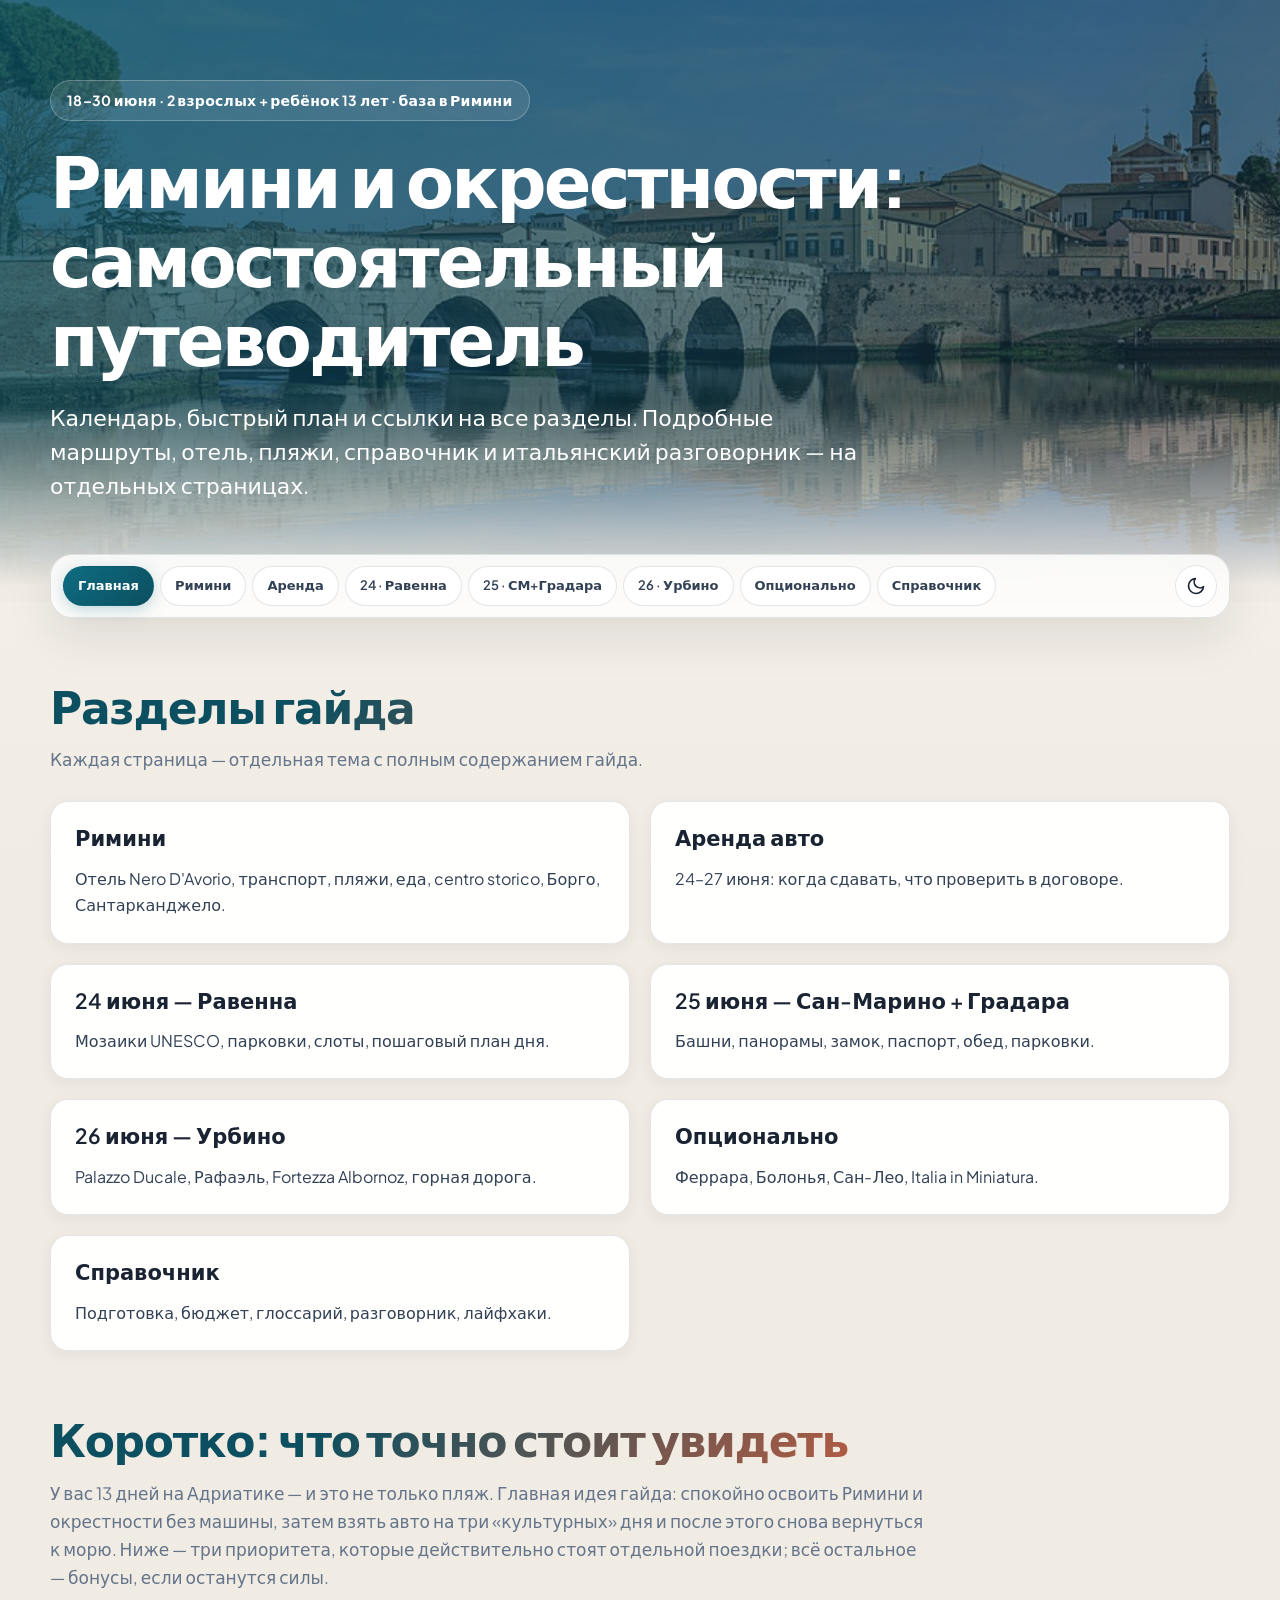
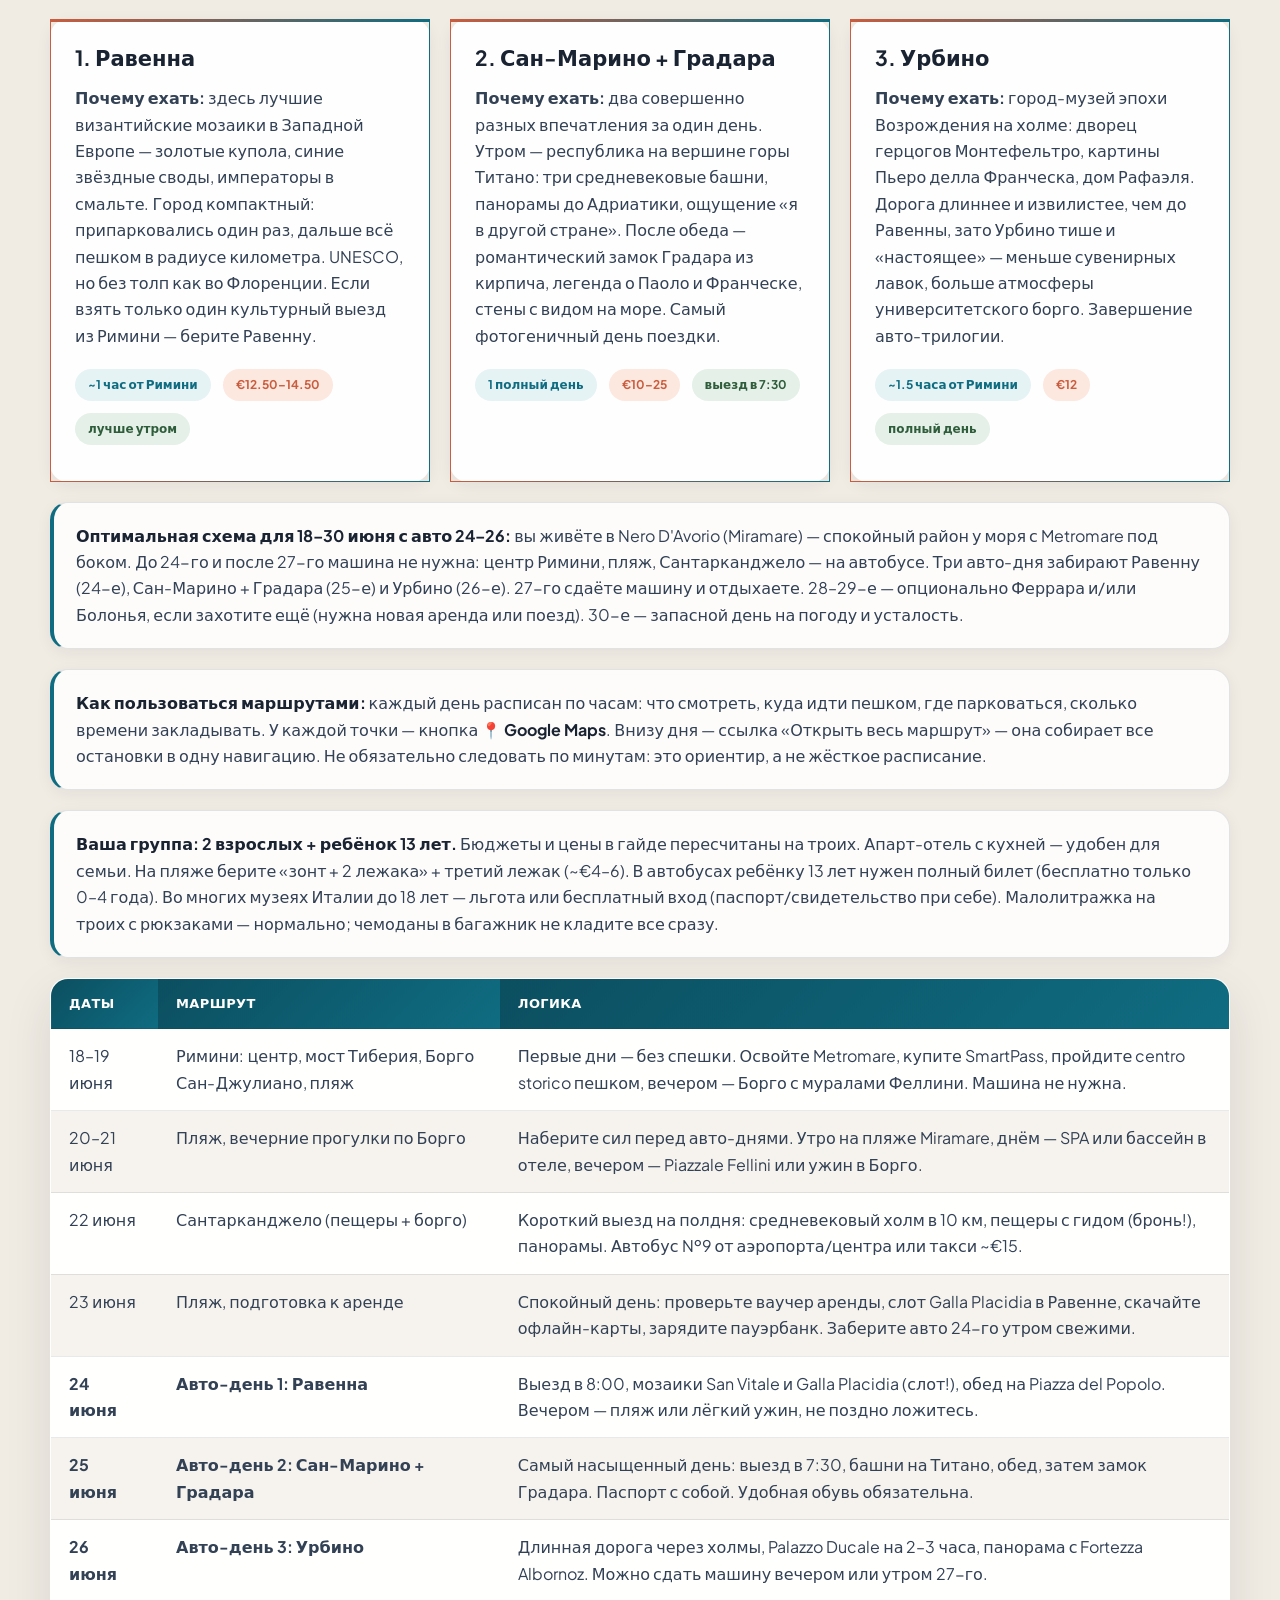
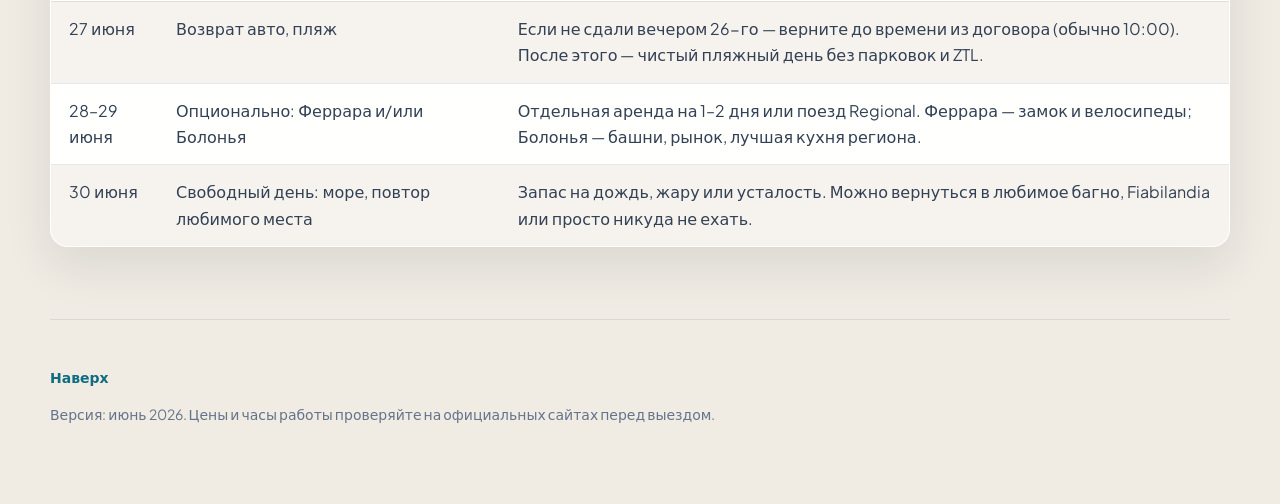
==== commit 83f7404a: "update" ====
--- a/index.html
+++ b/index.html
@@ -6,6 +6,9 @@
   <title>Римини и окрестности: путеводитель 18–30 июня</title>
   <meta name="description" content="Путеводитель по Римини 18–30 июня: отель, пляжи, транспорт, маршруты, бюджет и разговорник для семьи 2+1.">
   <link rel="stylesheet" href="site.css">
+  <script>
+    (function(){try{var k='rimini-guide-theme',t=localStorage.getItem(k);if(t)document.documentElement.setAttribute('data-theme',t);else document.documentElement.setAttribute('data-theme',matchMedia('(prefers-color-scheme:light)').matches?'light':'dark')}catch(e){document.documentElement.setAttribute('data-theme','dark')}})();
+  </script>
 </head>
 <body>
   <header class="hero" id="top">
@@ -157,5 +160,6 @@
       <p>Версия: июнь 2026. Цены и часы работы проверяйте на официальных сайтах перед выездом.</p>
     </footer>
   </main>
+  <script src="site.js" defer></script>
 </body>
 </html>
--- a/site.css
+++ b/site.css
@@ -1,477 +1,857 @@
-:root {
-   --sand: #fff8ec;
-   --paper: #ffffff;
-   --ink: #24313f;
-   --muted: #64748b;
-   --blue: #0f6c81;
-   --blue-dark: #0b4f60;
-   --terracotta: #c95d3f;
-   --terracotta-dark: #9e432b;
-   --line: #e6d8c6;
-   --shadow: 0 18px 45px rgba(36, 49, 63, 0.12);
-   --radius: 18px;
- }
-
- * { box-sizing: border-box; }
-
- html { scroll-behavior: smooth; }
-
- body {
-   margin: 0;
-   color: var(--ink);
-   background:
-     radial-gradient(circle at top left, rgba(201, 93, 63, 0.16), transparent 32rem),
-     linear-gradient(180deg, #fdf2df 0%, var(--sand) 35%, #f7efe2 100%);
-   font-family: Inter, ui-sans-serif, system-ui, -apple-system, BlinkMacSystemFont, "Segoe UI", Arial, sans-serif;
-   line-height: 1.6;
- }
-
- a {
-   color: var(--blue);
-   text-decoration: none;
-   font-weight: 700;
- }
-
- a:hover {
-   color: var(--terracotta-dark);
-   text-decoration: underline;
- }
-
- .page {
-   width: min(1180px, calc(100% - 32px));
-   margin: 0 auto;
- }
-
- .hero {
-   position: relative;
-   min-height: 54vh;
-   display: grid;
-   align-items: end;
-   overflow: hidden;
-   color: white;
-   background: linear-gradient(135deg, rgba(11, 79, 96, 0.88), rgba(36, 49, 63, 0.5));
- }
-
- .hero-photo {
-   position: absolute;
-   inset: 0;
-   width: 100%;
-   height: 100%;
-   object-fit: cover;
-   z-index: 0;
- }
-
- .hero::after {
-   content: "";
-   position: absolute;
-   inset: auto 0 0;
-   height: 160px;
-   background: linear-gradient(180deg, transparent, rgba(253, 242, 223, 0.96));
- }
-
- .hero-inner {
-   position: relative;
-   z-index: 1;
-   width: min(1180px, calc(100% - 32px));
-   margin: 0 auto;
-   padding: 72px 0 92px;
- }
-
- .eyebrow {
-   display: inline-flex;
-   gap: 8px;
-   align-items: center;
-   margin: 0 0 18px;
-   padding: 8px 12px;
-   border: 1px solid rgba(255, 255, 255, 0.42);
-   border-radius: 999px;
-   background: rgba(255, 255, 255, 0.14);
-   backdrop-filter: blur(8px);
-   font-weight: 800;
- }
-
- h1, h2, h3 {
-   line-height: 1.12;
-   margin: 0;
- }
-
- h1 {
-   max-width: 900px;
-   font-size: clamp(40px, 6vw, 78px);
-   letter-spacing: -0.055em;
- }
-
- .subtitle {
-   max-width: 820px;
-   margin: 22px 0 0;
-   color: rgba(255, 255, 255, 0.92);
-   font-size: clamp(18px, 2.1vw, 23px);
- }
-
- .hero-actions, .actions {
-   display: flex;
-   flex-wrap: wrap;
-   gap: 12px;
-   margin-top: 28px;
- }
-
- .button, .map-link {
-   display: inline-flex;
-   align-items: center;
-   justify-content: center;
-   min-height: 44px;
-   padding: 11px 16px;
-   border-radius: 999px;
-   border: 1px solid rgba(255, 255, 255, 0.7);
-   color: white;
-   background: rgba(255, 255, 255, 0.14);
-   font-weight: 850;
-   text-decoration: none;
- }
-
- .button.primary, .map-link {
-   border-color: var(--terracotta);
-   background: var(--terracotta);
-   box-shadow: 0 12px 28px rgba(158, 67, 43, 0.28);
- }
-
- .button:hover, .map-link:hover {
-   color: white;
-   background: var(--terracotta-dark);
-   text-decoration: none;
- }
-
- .topnav {
-   position: sticky;
-   top: 0;
-   z-index: 20;
-   margin-top: -44px;
-   border: 1px solid rgba(230, 216, 198, 0.9);
-   border-radius: var(--radius);
-   background: rgba(255, 255, 255, 0.94);
-   box-shadow: var(--shadow);
-   backdrop-filter: blur(12px);
- }
-
- .topnav ul {
-   display: flex;
-   flex-wrap: wrap;
-   gap: 8px;
-   margin: 0;
-   padding: 12px;
-   list-style: none;
- }
-
- .topnav a {
-   display: inline-flex;
-   padding: 7px 12px;
-   border: 1px solid var(--line);
-   border-radius: 999px;
-   color: var(--ink);
-   background: white;
-   font-size: 14px;
- }
-
- .topnav a[aria-current="page"],
- .topnav a:hover {
-   color: white;
-   background: var(--blue);
-   border-color: var(--blue);
-   text-decoration: none;
- }
-
- section {
-   margin: 58px 0;
-   scroll-margin-top: 120px;
- }
-
- .section-title {
-   display: grid;
-   gap: 12px;
-   max-width: 880px;
-   margin-bottom: 24px;
- }
-
- .section-title h2 {
-   color: var(--blue-dark);
-   font-size: clamp(30px, 4vw, 48px);
-   letter-spacing: -0.035em;
- }
-
- .section-title p, .muted {
-   margin: 0;
-   color: var(--muted);
-   font-size: 18px;
- }
-
- .grid {
-   display: grid;
-   gap: 18px;
- }
-
- .two { grid-template-columns: repeat(2, minmax(0, 1fr)); }
- .three { grid-template-columns: repeat(3, minmax(0, 1fr)); }
-
- .card {
-   overflow: hidden;
-   border: 1px solid rgba(230, 216, 198, 0.95);
-   border-radius: var(--radius);
-   background: rgba(255, 255, 255, 0.92);
-   box-shadow: var(--shadow);
- }
-
- .card.pad { padding: 22px; }
-
- .card h3 {
-   margin-bottom: 10px;
-   color: var(--blue-dark);
-   font-size: 22px;
- }
-
- .card p, .card li { color: #415166; }
- .card p:last-child, .card ul:last-child { margin-bottom: 0; }
-
- .photo-card img {
-   display: block;
-   width: 100%;
-   height: 220px;
-   object-fit: cover;
-   background: #e9dcc9;
- }
-
- .photo-card .body { padding: 18px; }
-
- .meta {
-   display: flex;
-   flex-wrap: wrap;
-   gap: 8px;
-   margin: 12px 0;
- }
-
- .pill.green {
-   color: #2f5d3b;
-   background: #e5f1e8;
- }
-
- .timeline {
-   position: relative;
-   display: grid;
-   gap: 18px;
- }
-
- .timeline::before {
-   content: "";
-   position: absolute;
-   left: 22px;
-   top: 8px;
-   bottom: 8px;
-   width: 3px;
-   border-radius: 99px;
-   background: linear-gradient(var(--terracotta), var(--blue));
- }
-
- .step {
-   position: relative;
-   padding: 18px 18px 18px 64px;
-   border: 1px solid var(--line);
-   border-radius: var(--radius);
-   background: rgba(255, 255, 255, 0.92);
-   box-shadow: 0 10px 28px rgba(36, 49, 63, 0.08);
- }
-
- .step::before {
-   content: attr(data-time);
-   position: absolute;
-   left: 0;
-   top: 18px;
-   width: 46px;
-   min-height: 46px;
-   display: grid;
-   place-items: center;
-   border: 3px solid var(--sand);
-   border-radius: 50%;
-   color: white;
-   background: var(--blue);
-   font-size: 11px;
-   font-weight: 900;
-   text-align: center;
-   line-height: 1.1;
- }
-
- .step h3 {
-   color: var(--terracotta-dark);
-   font-size: 20px;
- }
-
- .step p { margin: 8px 0 0; }
-
- .step ul {
-   margin: 10px 0 0;
-   padding-left: 1.25rem;
-   color: #415166;
- }
-
- .step ul li + li { margin-top: 6px; }
-
- .step-links {
-   display: flex;
-   flex-wrap: wrap;
-   gap: 8px;
-   margin-top: 12px;
- }
-
- .step-links a {
-   display: inline-flex;
-   align-items: center;
-   padding: 6px 11px;
-   border-radius: 10px;
-   background: #e6f3f5;
-   color: var(--blue);
-   font-size: 13px;
-   font-weight: 750;
-   text-decoration: none;
- }
-
- .step-links a:hover {
-   background: var(--blue);
-   color: white;
-   text-decoration: none;
- }
-
- .maps-pin {
-   display: inline-flex;
-   margin-top: 8px;
-   font-size: 14px;
-   font-weight: 750;
- }
-
- .day {
-   display: grid;
-   grid-template-columns: minmax(0, 0.85fr) minmax(0, 1.15fr);
-   gap: 22px;
-   align-items: start;
-   margin: 24px 0;
- }
-
- .map-link {
-   display: inline-flex;
-   margin-top: 10px;
-   padding: 9px 12px;
-   border-radius: 12px;
-   color: white;
-   background: var(--blue);
-   font-weight: 850;
- }
-
- .map-link:hover {
-   color: white;
-   background: var(--blue-dark);
-   text-decoration: none;
- }
-
- .checklist {
-   display: grid;
-   gap: 10px;
-   padding: 0;
-   list-style: none;
- }
-
- .checklist li {
-   position: relative;
-   padding-left: 30px;
- }
-
- .checklist li::before {
-   content: "✓";
-   position: absolute;
-   left: 0;
-   top: 0;
-   width: 22px;
-   height: 22px;
-   display: grid;
-   place-items: center;
-   border-radius: 50%;
-   color: white;
-   background: #5a7a4a;
-   font-size: 13px;
-   font-weight: 900;
- }
-
- .quick .card { border-top: 6px solid var(--terracotta); }
-
- .note {
-   margin: 18px 0;
-   padding: 18px 20px;
-   border: 1px solid rgba(15, 108, 129, 0.22);
-   border-left: 6px solid var(--blue);
-   border-radius: var(--radius);
-   background: rgba(255, 255, 255, 0.78);
-   box-shadow: 0 12px 30px rgba(36, 49, 63, 0.08);
- }
-
- .warning {
-   border-color: rgba(201, 93, 63, 0.25);
-   border-left-color: var(--terracotta);
- }
-
- .pill {
-   display: inline-flex;
-   align-items: center;
-   min-height: 28px;
-   margin: 4px 4px 0 0;
-   padding: 5px 10px;
-   border-radius: 999px;
-   color: var(--blue-dark);
-   background: #e6f3f5;
-   font-size: 13px;
-   font-weight: 850;
- }
-
- .price {
-   color: var(--terracotta-dark);
-   background: #fde8df;
- }
-
- table {
-   width: 100%;
-   border-collapse: collapse;
-   overflow: hidden;
-   border-radius: var(--radius);
-   background: white;
-   box-shadow: var(--shadow);
- }
-
- th, td {
-   padding: 14px 16px;
-   border-bottom: 1px solid var(--line);
-   text-align: left;
-   vertical-align: top;
- }
-
- th {
-   color: white;
-   background: var(--blue-dark);
-   font-size: 14px;
- }
-
- footer {
-   margin: 64px 0 28px;
-   padding: 28px 0;
-   color: #6b5e4f;
-   border-top: 1px solid var(--line);
- }
-
- @media (max-width: 920px) {
-   .two, .three { grid-template-columns: 1fr; }
-   .day { grid-template-columns: 1fr; }
-   .hero { min-height: 560px; }
- }
-
- @media (max-width: 640px) {
-   .page, .hero-inner { width: min(100% - 22px, 1180px); }
-   .hero-inner { padding-bottom: 78px; }
-   .topnav { margin-top: -34px; }
-   section { margin: 42px 0; }
-   .card.pad, .photo-card .body { padding: 16px; }
-   th, td { padding: 11px 10px; font-size: 14px; }
- }
+@import url("https://fonts.googleapis.com/css2?family=Plus+Jakarta+Sans:ital,wght@0,400;0,500;0,600;0,700;0,800;1,400&display=swap");
+
+/* ── Light theme (default vars, overridden by dark) ── */
+:root,
+[data-theme="light"] {
+  color-scheme: light;
+
+  --bg: #f0ebe3;
+  --bg-2: #faf6ef;
+  --surface: rgba(255, 255, 255, 0.88);
+  --surface-2: rgba(255, 255, 255, 0.96);
+  --surface-hover: #ffffff;
+
+  --ink: #1a2332;
+  --text: #334155;
+  --muted: #64748b;
+
+  --accent: #c95d3f;
+  --accent-dark: #9e432b;
+  --accent-glow: rgba(201, 93, 63, 0.35);
+  --blue: #0f6c81;
+  --blue-dark: #0b4f60;
+  --blue-glow: rgba(15, 108, 129, 0.25);
+
+  --line: rgba(30, 41, 59, 0.1);
+  --border: rgba(30, 41, 59, 0.12);
+
+  --hero-overlay: linear-gradient(135deg, rgba(11, 79, 96, 0.82), rgba(26, 35, 50, 0.55));
+  --hero-fade: linear-gradient(180deg, transparent, var(--bg) 92%);
+
+  --shadow-sm: 0 4px 16px rgba(26, 35, 50, 0.06);
+  --shadow: 0 18px 48px rgba(26, 35, 50, 0.1);
+  --shadow-lg: 0 28px 64px rgba(26, 35, 50, 0.14);
+
+  --pill-bg: #e6f3f5;
+  --pill-price-bg: #fde8df;
+  --pill-green-bg: #e5f1e8;
+  --pill-green-text: #2f5d3b;
+
+  --step-link-bg: #e6f3f5;
+  --table-stripe: rgba(240, 235, 227, 0.6);
+  --note-bg: rgba(255, 255, 255, 0.82);
+  --warning-bg: rgba(255, 242, 233, 0.95);
+
+  --nav-bg: rgba(255, 255, 255, 0.82);
+  --radius: 18px;
+  --radius-sm: 12px;
+  --transition: 0.35s cubic-bezier(0.4, 0, 0.2, 1);
+}
+
+/* ── Dark theme ── */
+[data-theme="dark"] {
+  color-scheme: dark;
+
+  --bg: #080c12;
+  --bg-2: #0e141c;
+  --surface: rgba(18, 26, 36, 0.78);
+  --surface-2: rgba(22, 32, 44, 0.92);
+  --surface-hover: rgba(28, 40, 54, 0.95);
+
+  --ink: #eef2f7;
+  --text: #b8c5d6;
+  --muted: #7a8da3;
+
+  --accent: #e07850;
+  --accent-dark: #f0906a;
+  --accent-glow: rgba(224, 120, 80, 0.3);
+  --blue: #3db8c9;
+  --blue-dark: #2a9aab;
+  --blue-glow: rgba(61, 184, 201, 0.22);
+
+  --line: rgba(255, 255, 255, 0.07);
+  --border: rgba(255, 255, 255, 0.09);
+
+  --hero-overlay: linear-gradient(135deg, rgba(4, 12, 20, 0.75), rgba(8, 20, 32, 0.55));
+  --hero-fade: linear-gradient(180deg, transparent, var(--bg) 90%);
+
+  --shadow-sm: 0 4px 20px rgba(0, 0, 0, 0.35);
+  --shadow: 0 20px 50px rgba(0, 0, 0, 0.45);
+  --shadow-lg: 0 32px 70px rgba(0, 0, 0, 0.55);
+
+  --pill-bg: rgba(61, 184, 201, 0.15);
+  --pill-price-bg: rgba(224, 120, 80, 0.18);
+  --pill-green-bg: rgba(90, 160, 100, 0.15);
+  --pill-green-text: #8ecf9a;
+
+  --step-link-bg: rgba(61, 184, 201, 0.12);
+  --table-stripe: rgba(255, 255, 255, 0.03);
+  --note-bg: rgba(18, 26, 36, 0.85);
+  --warning-bg: rgba(40, 22, 18, 0.85);
+
+  --nav-bg: rgba(12, 18, 26, 0.82);
+}
+
+/* Default to dark if no preference set yet */
+html:not([data-theme]) {
+  color-scheme: dark;
+  --bg: #080c12;
+  --bg-2: #0e141c;
+  --surface: rgba(18, 26, 36, 0.78);
+  --surface-2: rgba(22, 32, 44, 0.92);
+  --surface-hover: rgba(28, 40, 54, 0.95);
+  --ink: #eef2f7;
+  --text: #b8c5d6;
+  --muted: #7a8da3;
+  --accent: #e07850;
+  --accent-dark: #f0906a;
+  --accent-glow: rgba(224, 120, 80, 0.3);
+  --blue: #3db8c9;
+  --blue-dark: #2a9aab;
+  --blue-glow: rgba(61, 184, 201, 0.22);
+  --line: rgba(255, 255, 255, 0.07);
+  --border: rgba(255, 255, 255, 0.09);
+  --hero-overlay: linear-gradient(135deg, rgba(4, 12, 20, 0.75), rgba(8, 20, 32, 0.55));
+  --hero-fade: linear-gradient(180deg, transparent, #080c12 90%);
+  --shadow-sm: 0 4px 20px rgba(0, 0, 0, 0.35);
+  --shadow: 0 20px 50px rgba(0, 0, 0, 0.45);
+  --shadow-lg: 0 32px 70px rgba(0, 0, 0, 0.55);
+  --pill-bg: rgba(61, 184, 201, 0.15);
+  --pill-price-bg: rgba(224, 120, 80, 0.18);
+  --pill-green-bg: rgba(90, 160, 100, 0.15);
+  --pill-green-text: #8ecf9a;
+  --step-link-bg: rgba(61, 184, 201, 0.12);
+  --table-stripe: rgba(255, 255, 255, 0.03);
+  --note-bg: rgba(18, 26, 36, 0.85);
+  --warning-bg: rgba(40, 22, 18, 0.85);
+  --nav-bg: rgba(12, 18, 26, 0.82);
+  --radius: 18px;
+  --radius-sm: 12px;
+  --transition: 0.35s cubic-bezier(0.4, 0, 0.2, 1);
+}
+
+*, *::before, *::after { box-sizing: border-box; }
+
+html {
+  scroll-behavior: smooth;
+}
+
+body {
+  margin: 0;
+  color: var(--text);
+  background-color: var(--bg);
+  background-image:
+    radial-gradient(ellipse 80% 50% at 10% -10%, var(--accent-glow), transparent 50%),
+    radial-gradient(ellipse 60% 40% at 90% 0%, var(--blue-glow), transparent 45%),
+    linear-gradient(180deg, var(--bg-2) 0%, var(--bg) 100%);
+  background-attachment: fixed;
+  font-family: "Plus Jakarta Sans", Inter, ui-sans-serif, system-ui, -apple-system, "Segoe UI", Arial, sans-serif;
+  line-height: 1.65;
+  transition: background-color var(--transition), color var(--transition);
+}
+
+a {
+  color: var(--blue);
+  text-decoration: none;
+  font-weight: 600;
+  transition: color 0.2s ease;
+}
+
+a:hover {
+  color: var(--accent);
+}
+
+.page {
+  width: min(1180px, calc(100% - 32px));
+  margin: 0 auto;
+}
+
+/* ── Hero ── */
+.hero {
+  position: relative;
+  min-height: 58vh;
+  display: grid;
+  align-items: end;
+  overflow: hidden;
+  color: white;
+  background: var(--hero-overlay);
+}
+
+.hero-photo {
+  position: absolute;
+  inset: 0;
+  width: 100%;
+  height: 100%;
+  object-fit: cover;
+  z-index: 0;
+  animation: heroKenBurns 22s ease-in-out infinite alternate;
+  will-change: transform;
+}
+
+.hero::before {
+  content: "";
+  position: absolute;
+  inset: 0;
+  background: var(--hero-overlay);
+  z-index: 1;
+}
+
+.hero::after {
+  content: "";
+  position: absolute;
+  inset: auto 0 0;
+  height: 200px;
+  background: var(--hero-fade);
+  z-index: 2;
+}
+
+.hero-inner {
+  position: relative;
+  z-index: 3;
+  width: min(1180px, calc(100% - 32px));
+  margin: 0 auto;
+  padding: 80px 0 100px;
+  animation: fadeInUp 0.9s ease-out both;
+}
+
+.eyebrow {
+  display: inline-flex;
+  gap: 8px;
+  align-items: center;
+  margin: 0 0 20px;
+  padding: 8px 16px;
+  border: 1px solid rgba(255, 255, 255, 0.25);
+  border-radius: 999px;
+  background: rgba(255, 255, 255, 0.1);
+  backdrop-filter: blur(12px);
+  -webkit-backdrop-filter: blur(12px);
+  font-weight: 700;
+  font-size: 14px;
+  letter-spacing: 0.02em;
+}
+
+h1, h2, h3 {
+  line-height: 1.12;
+  margin: 0;
+  color: var(--ink);
+}
+
+.hero h1,
+.hero .subtitle {
+  color: white;
+}
+
+h1 {
+  max-width: 900px;
+  font-size: clamp(38px, 5.5vw, 72px);
+  font-weight: 800;
+  letter-spacing: -0.04em;
+}
+
+.subtitle {
+  max-width: 820px;
+  margin: 22px 0 0;
+  color: rgba(255, 255, 255, 0.88);
+  font-size: clamp(17px, 2vw, 22px);
+  font-weight: 400;
+  line-height: 1.55;
+}
+
+.hero-actions, .actions {
+  display: flex;
+  flex-wrap: wrap;
+  gap: 12px;
+  margin-top: 28px;
+}
+
+.button, .map-link {
+  display: inline-flex;
+  align-items: center;
+  justify-content: center;
+  min-height: 44px;
+  padding: 11px 20px;
+  border-radius: 999px;
+  border: 1px solid rgba(255, 255, 255, 0.3);
+  color: white;
+  background: rgba(255, 255, 255, 0.12);
+  font-weight: 700;
+  text-decoration: none;
+  transition: transform 0.25s ease, box-shadow 0.25s ease, background 0.25s ease;
+}
+
+.button.primary, .map-link {
+  border-color: transparent;
+  background: linear-gradient(135deg, var(--accent), var(--accent-dark));
+  box-shadow: 0 8px 28px var(--accent-glow);
+}
+
+.button:hover, .map-link:hover {
+  color: white;
+  transform: translateY(-2px);
+  box-shadow: 0 12px 32px var(--accent-glow);
+  text-decoration: none;
+}
+
+/* ── Navigation ── */
+.topnav {
+  position: sticky;
+  top: 12px;
+  z-index: 100;
+  margin-top: -48px;
+  border: 1px solid var(--border);
+  border-radius: calc(var(--radius) + 4px);
+  background: var(--nav-bg);
+  box-shadow: var(--shadow);
+  backdrop-filter: blur(20px) saturate(1.4);
+  -webkit-backdrop-filter: blur(20px) saturate(1.4);
+  transition: background var(--transition), border-color var(--transition), box-shadow var(--transition);
+}
+
+.topnav-inner {
+  display: flex;
+  align-items: center;
+  gap: 10px;
+  padding: 10px 12px;
+}
+
+.topnav ul {
+  display: flex;
+  flex: 1;
+  flex-wrap: wrap;
+  gap: 6px;
+  margin: 0;
+  padding: 0;
+  list-style: none;
+}
+
+.topnav a {
+  display: inline-flex;
+  padding: 8px 14px;
+  border: 1px solid var(--border);
+  border-radius: 999px;
+  color: var(--text);
+  background: var(--surface);
+  font-size: 13px;
+  font-weight: 600;
+  transition: all 0.25s ease;
+}
+
+.topnav a[aria-current="page"] {
+  color: white;
+  background: linear-gradient(135deg, var(--blue), var(--blue-dark));
+  border-color: transparent;
+  box-shadow: 0 4px 16px var(--blue-glow);
+}
+
+.topnav a:hover:not([aria-current="page"]) {
+  color: var(--ink);
+  background: var(--surface-hover);
+  border-color: var(--blue);
+  text-decoration: none;
+  transform: translateY(-1px);
+}
+
+.theme-toggle {
+  flex-shrink: 0;
+  display: grid;
+  place-items: center;
+  width: 42px;
+  height: 42px;
+  padding: 0;
+  border: 1px solid var(--border);
+  border-radius: 50%;
+  color: var(--ink);
+  background: var(--surface);
+  cursor: pointer;
+  transition: all 0.3s ease;
+}
+
+.theme-toggle:hover {
+  background: var(--surface-hover);
+  border-color: var(--accent);
+  transform: rotate(15deg) scale(1.05);
+}
+
+.theme-toggle svg {
+  width: 20px;
+  height: 20px;
+  fill: none;
+  stroke: currentColor;
+  stroke-width: 2;
+  stroke-linecap: round;
+  stroke-linejoin: round;
+}
+
+.theme-toggle .icon-sun,
+.theme-toggle .icon-moon {
+  grid-area: 1 / 1;
+  transition: opacity 0.3s ease, transform 0.4s ease;
+}
+
+[data-theme="dark"] .theme-toggle .icon-sun,
+[data-theme="light"] .theme-toggle .icon-moon,
+html:not([data-theme]) .theme-toggle .icon-sun {
+  opacity: 1;
+  transform: rotate(0deg) scale(1);
+}
+
+[data-theme="dark"] .theme-toggle .icon-moon,
+[data-theme="light"] .theme-toggle .icon-sun,
+html:not([data-theme]) .theme-toggle .icon-moon {
+  opacity: 0;
+  transform: rotate(-90deg) scale(0.5);
+}
+
+/* ── Sections & reveal animations ── */
+section {
+  margin: 64px 0;
+  scroll-margin-top: 100px;
+}
+
+.reveal {
+  opacity: 0;
+  transform: translateY(28px);
+  transition: opacity 0.7s cubic-bezier(0.4, 0, 0.2, 1),
+              transform 0.7s cubic-bezier(0.4, 0, 0.2, 1);
+}
+
+.reveal.is-visible {
+  opacity: 1;
+  transform: translateY(0);
+}
+
+.reveal-delay-1 { transition-delay: 0.08s; }
+.reveal-delay-2 { transition-delay: 0.16s; }
+.reveal-delay-3 { transition-delay: 0.24s; }
+
+.section-title {
+  display: grid;
+  gap: 14px;
+  max-width: 880px;
+  margin-bottom: 28px;
+}
+
+.section-title h2 {
+  color: var(--ink);
+  font-size: clamp(28px, 3.5vw, 44px);
+  font-weight: 800;
+  letter-spacing: -0.03em;
+  background: linear-gradient(135deg, var(--ink) 60%, var(--blue) 100%);
+  -webkit-background-clip: text;
+  background-clip: text;
+  -webkit-text-fill-color: transparent;
+}
+
+[data-theme="light"] .section-title h2 {
+  background: linear-gradient(135deg, var(--blue-dark) 30%, var(--accent) 100%);
+  -webkit-background-clip: text;
+  background-clip: text;
+  -webkit-text-fill-color: transparent;
+}
+
+.section-title p, .muted {
+  margin: 0;
+  color: var(--muted);
+  font-size: 17px;
+}
+
+.grid {
+  display: grid;
+  gap: 20px;
+}
+
+.two { grid-template-columns: repeat(2, minmax(0, 1fr)); }
+.three { grid-template-columns: repeat(3, minmax(0, 1fr)); }
+
+/* ── Cards ── */
+.card {
+  overflow: hidden;
+  border: 1px solid var(--border);
+  border-radius: var(--radius);
+  background: var(--surface-2);
+  box-shadow: var(--shadow-sm);
+  transition: transform 0.35s ease, box-shadow 0.35s ease, border-color 0.35s ease;
+}
+
+.card:hover {
+  transform: translateY(-4px);
+  box-shadow: var(--shadow);
+  border-color: rgba(61, 184, 201, 0.25);
+}
+
+.card.pad { padding: 24px; }
+
+.card h3 {
+  margin-bottom: 10px;
+  color: var(--ink);
+  font-size: 21px;
+  font-weight: 700;
+}
+
+.card h3 a {
+  color: inherit;
+  transition: color 0.2s ease;
+}
+
+.card h3 a:hover {
+  color: var(--accent);
+  text-decoration: none;
+}
+
+.card p, .card li { color: var(--text); }
+.card p:last-child, .card ul:last-child { margin-bottom: 0; }
+
+.photo-card img {
+  display: block;
+  width: 100%;
+  height: 220px;
+  object-fit: cover;
+  background: var(--bg-2);
+  transition: transform 0.6s ease;
+}
+
+.photo-card:hover img {
+  transform: scale(1.04);
+}
+
+.photo-card .body { padding: 20px; }
+
+.meta {
+  display: flex;
+  flex-wrap: wrap;
+  gap: 8px;
+  margin: 12px 0;
+}
+
+/* ── Timeline ── */
+.timeline {
+  position: relative;
+  display: grid;
+  gap: 18px;
+}
+
+.timeline::before {
+  content: "";
+  position: absolute;
+  left: 22px;
+  top: 8px;
+  bottom: 8px;
+  width: 2px;
+  border-radius: 99px;
+  background: linear-gradient(var(--accent), var(--blue));
+  opacity: 0.6;
+}
+
+.step {
+  position: relative;
+  padding: 20px 20px 20px 68px;
+  border: 1px solid var(--border);
+  border-radius: var(--radius);
+  background: var(--surface);
+  box-shadow: var(--shadow-sm);
+  transition: border-color 0.3s ease, box-shadow 0.3s ease;
+}
+
+.step:hover {
+  border-color: rgba(61, 184, 201, 0.2);
+  box-shadow: var(--shadow);
+}
+
+.step::before {
+  content: attr(data-time);
+  position: absolute;
+  left: 0;
+  top: 18px;
+  width: 46px;
+  min-height: 46px;
+  display: grid;
+  place-items: center;
+  border: 3px solid var(--bg);
+  border-radius: 50%;
+  color: white;
+  background: linear-gradient(135deg, var(--blue), var(--blue-dark));
+  font-size: 10px;
+  font-weight: 800;
+  text-align: center;
+  line-height: 1.1;
+  box-shadow: 0 4px 12px var(--blue-glow);
+}
+
+.step h3 {
+  color: var(--accent);
+  font-size: 19px;
+  font-weight: 700;
+}
+
+.step p { margin: 8px 0 0; }
+
+.step ul {
+  margin: 10px 0 0;
+  padding-left: 1.25rem;
+  color: var(--text);
+}
+
+.step ul li + li { margin-top: 6px; }
+
+.step-links {
+  display: flex;
+  flex-wrap: wrap;
+  gap: 8px;
+  margin-top: 14px;
+}
+
+.step-links a {
+  display: inline-flex;
+  align-items: center;
+  padding: 7px 13px;
+  border-radius: var(--radius-sm);
+  background: var(--step-link-bg);
+  color: var(--blue);
+  font-size: 13px;
+  font-weight: 600;
+  border: 1px solid transparent;
+  transition: all 0.25s ease;
+}
+
+.step-links a:hover {
+  background: var(--blue);
+  color: white;
+  text-decoration: none;
+  transform: translateY(-1px);
+}
+
+.maps-pin {
+  display: inline-flex;
+  margin-top: 8px;
+  font-size: 14px;
+  font-weight: 600;
+}
+
+.day {
+  display: grid;
+  grid-template-columns: minmax(0, 0.85fr) minmax(0, 1.15fr);
+  gap: 24px;
+  align-items: start;
+  margin: 24px 0;
+}
+
+.map-link {
+  display: inline-flex;
+  margin-top: 12px;
+  padding: 10px 18px;
+  border-radius: 999px;
+  color: white;
+  background: linear-gradient(135deg, var(--blue), var(--blue-dark));
+  font-weight: 700;
+  box-shadow: 0 6px 20px var(--blue-glow);
+}
+
+.map-link:hover {
+  color: white;
+  transform: translateY(-2px);
+  text-decoration: none;
+}
+
+.checklist {
+  display: grid;
+  gap: 12px;
+  padding: 0;
+  list-style: none;
+}
+
+.checklist li {
+  position: relative;
+  padding-left: 34px;
+  color: var(--text);
+}
+
+.checklist li::before {
+  content: "✓";
+  position: absolute;
+  left: 0;
+  top: 1px;
+  width: 24px;
+  height: 24px;
+  display: grid;
+  place-items: center;
+  border-radius: 50%;
+  color: white;
+  background: linear-gradient(135deg, #5a9a6a, #3d7a50);
+  font-size: 12px;
+  font-weight: 800;
+}
+
+.quick .card {
+  border-top: 3px solid transparent;
+  border-image: linear-gradient(90deg, var(--accent), var(--blue)) 1;
+}
+
+/* ── Notes & pills ── */
+.note {
+  margin: 20px 0;
+  padding: 20px 22px;
+  border: 1px solid var(--border);
+  border-left: 4px solid var(--blue);
+  border-radius: var(--radius);
+  background: var(--note-bg);
+  box-shadow: var(--shadow-sm);
+  color: var(--text);
+  backdrop-filter: blur(8px);
+}
+
+.note strong { color: var(--ink); }
+
+.warning {
+  border-left-color: var(--accent);
+  background: var(--warning-bg);
+}
+
+.pill {
+  display: inline-flex;
+  align-items: center;
+  min-height: 28px;
+  margin: 4px 4px 0 0;
+  padding: 5px 12px;
+  border-radius: 999px;
+  color: var(--blue);
+  background: var(--pill-bg);
+  font-size: 12px;
+  font-weight: 700;
+  border: 1px solid transparent;
+}
+
+.price {
+  color: var(--accent);
+  background: var(--pill-price-bg);
+}
+
+.pill.green {
+  color: var(--pill-green-text);
+  background: var(--pill-green-bg);
+}
+
+/* ── Tables ── */
+table {
+  width: 100%;
+  border-collapse: collapse;
+  overflow: hidden;
+  border-radius: var(--radius);
+  background: var(--surface-2);
+  box-shadow: var(--shadow);
+  border: 1px solid var(--border);
+}
+
+th, td {
+  padding: 14px 18px;
+  border-bottom: 1px solid var(--line);
+  text-align: left;
+  vertical-align: top;
+  color: var(--text);
+}
+
+th {
+  color: white;
+  background: linear-gradient(135deg, var(--blue-dark), var(--blue));
+  font-size: 13px;
+  font-weight: 700;
+  letter-spacing: 0.03em;
+  text-transform: uppercase;
+}
+
+tbody tr {
+  transition: background 0.2s ease;
+}
+
+tbody tr:hover {
+  background: var(--table-stripe);
+}
+
+tbody tr:nth-child(even) {
+  background: var(--table-stripe);
+}
+
+tbody tr:nth-child(even):hover {
+  background: rgba(61, 184, 201, 0.06);
+}
+
+tr:last-child td { border-bottom: 0; }
+
+/* ── Footer ── */
+footer {
+  margin: 72px 0 32px;
+  padding: 32px 0;
+  color: var(--muted);
+  border-top: 1px solid var(--line);
+  font-size: 14px;
+}
+
+footer a { color: var(--blue); }
+
+/* ── Keyframes ── */
+@keyframes fadeInUp {
+  from {
+    opacity: 0;
+    transform: translateY(24px);
+  }
+  to {
+    opacity: 1;
+    transform: translateY(0);
+  }
+}
+
+@keyframes heroKenBurns {
+  from { transform: scale(1); }
+  to { transform: scale(1.06); }
+}
+
+html.theme-transitioning,
+html.theme-transitioning *,
+html.theme-transitioning *::before,
+html.theme-transitioning *::after {
+  transition:
+    background-color 0.4s ease,
+    color 0.4s ease,
+    border-color 0.4s ease,
+    box-shadow 0.4s ease !important;
+}
+
+/* ── Reduced motion ── */
+@media (prefers-reduced-motion: reduce) {
+  html { scroll-behavior: auto; }
+
+  .hero-photo,
+  .hero-inner,
+  .reveal {
+    animation: none;
+    transition: none;
+  }
+
+  .reveal {
+    opacity: 1;
+    transform: none;
+  }
+
+  .card:hover,
+  .button:hover,
+  .map-link:hover,
+  .topnav a:hover {
+    transform: none;
+  }
+}
+
+/* ── Responsive ── */
+@media (max-width: 920px) {
+  .two, .three { grid-template-columns: 1fr; }
+  .day { grid-template-columns: 1fr; }
+  .hero { min-height: 52vh; }
+}
+
+@media (max-width: 640px) {
+  .page, .hero-inner { width: min(100% - 22px, 1180px); }
+  .hero-inner { padding: 64px 0 84px; }
+  .topnav { margin-top: -36px; top: 8px; }
+  section { margin: 48px 0; }
+  .card.pad, .photo-card .body { padding: 18px; }
+  th, td { padding: 11px 12px; font-size: 14px; }
+  .topnav a { padding: 7px 11px; font-size: 12px; }
+}
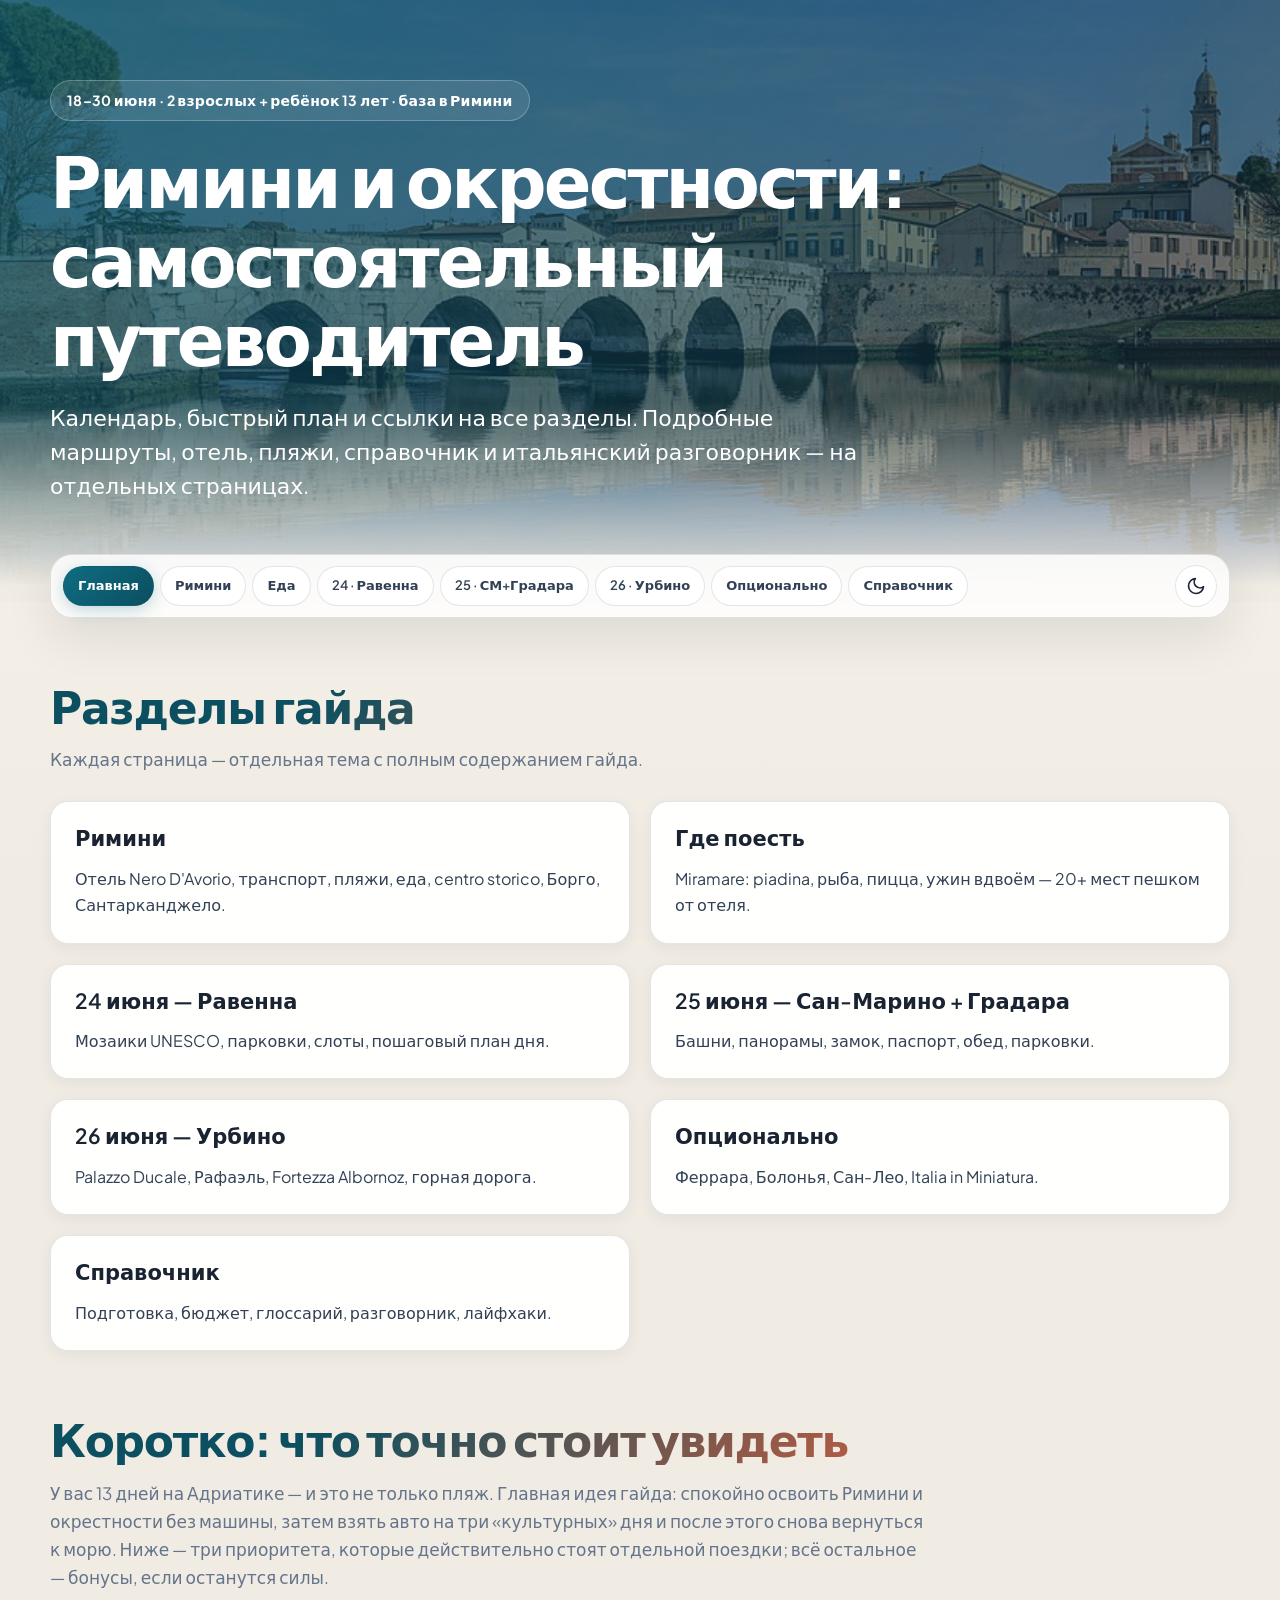
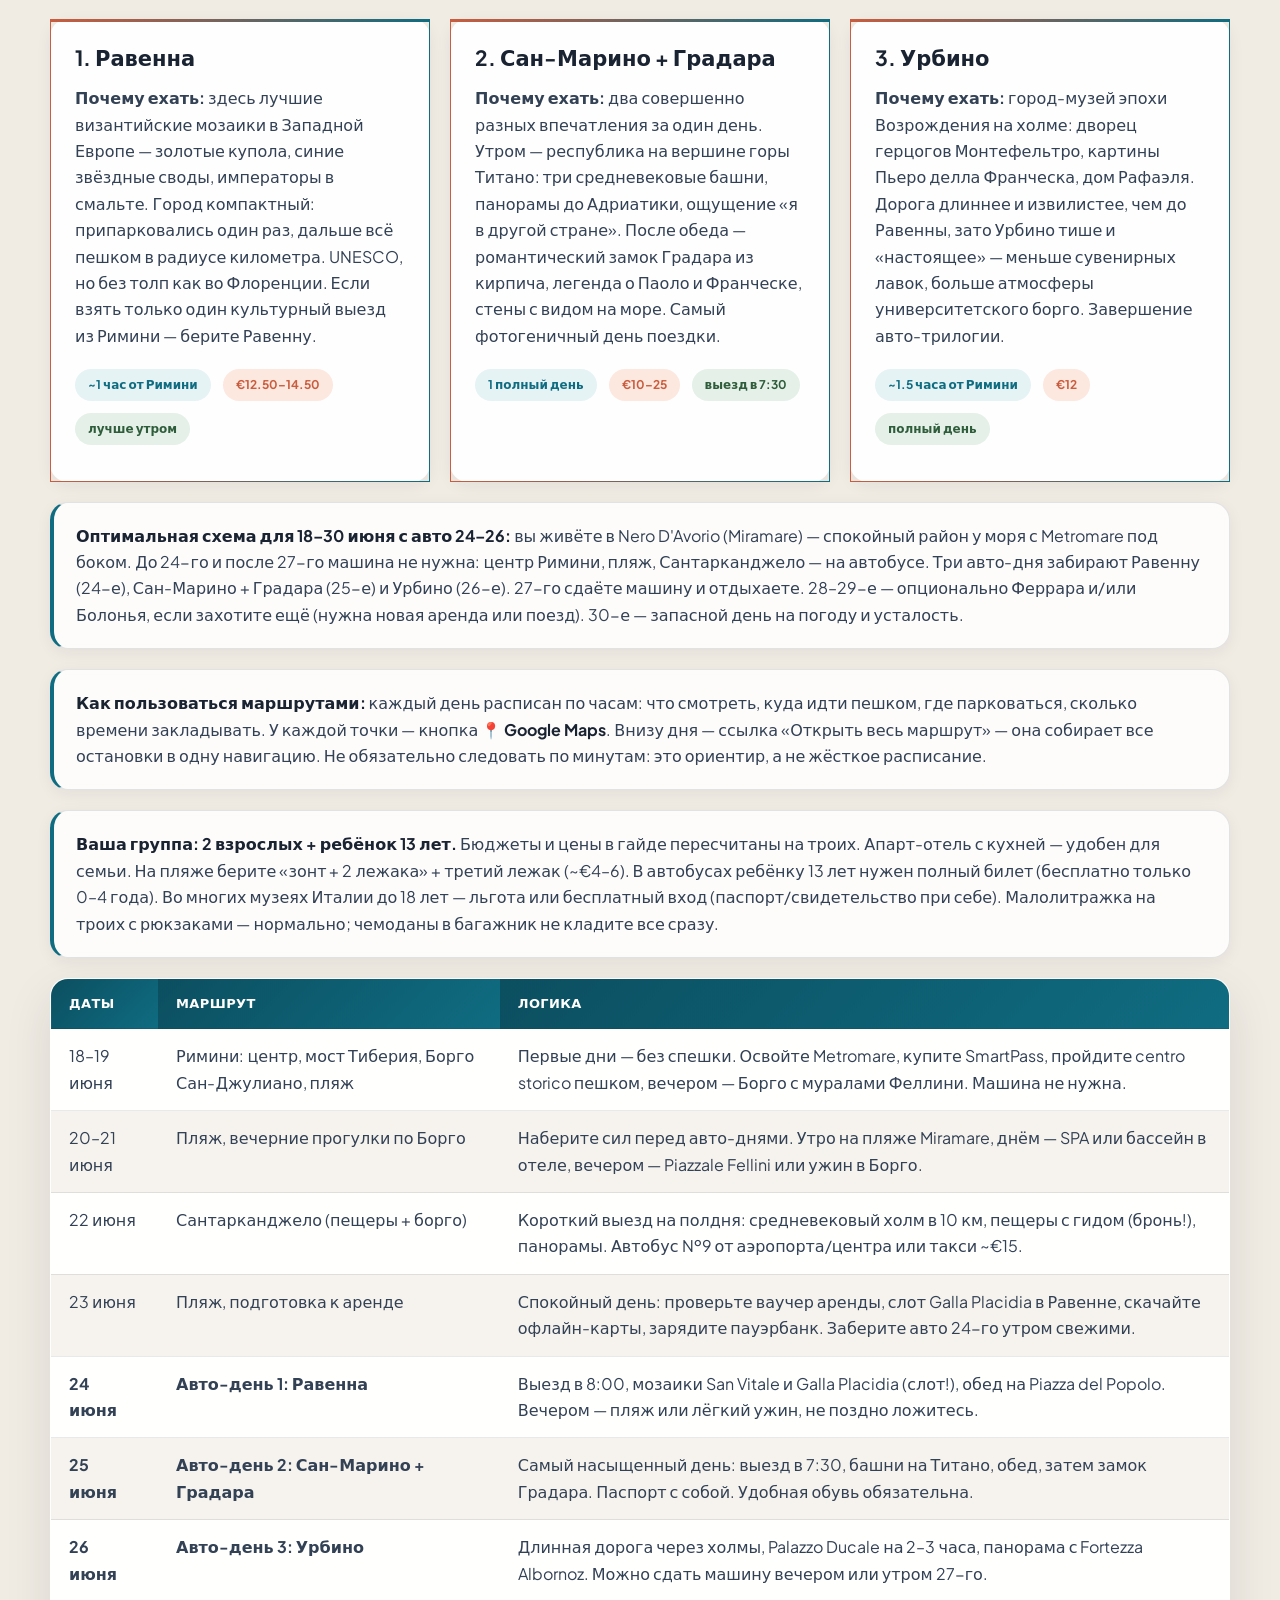
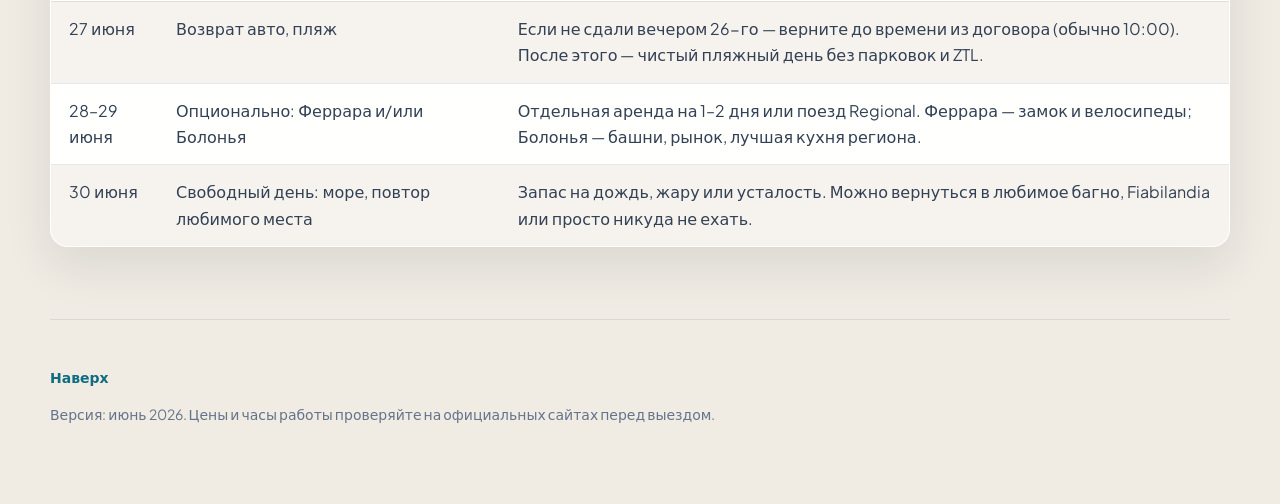
==== commit 9894ec52: "update" ====
--- a/index.html
+++ b/index.html
@@ -24,7 +24,7 @@
       <ul>
         <li><a href="index.html" aria-current="page">Главная</a></li>
         <li><a href="rimini.html">Римини</a></li>
-        <li><a href="car-rental.html">Аренда</a></li>
+        <li><a href="food.html">Еда</a></li>
         <li><a href="ravenna.html">24 · Равенна</a></li>
         <li><a href="san-marino-gradara.html">25 · СМ+Градара</a></li>
         <li><a href="urbino.html">26 · Урбино</a></li>
@@ -39,7 +39,7 @@
       </div>
       <div class="grid two">
         <article class="card pad"><h3><a href="rimini.html">Римини</a></h3><p>Отель Nero D'Avorio, транспорт, пляжи, еда, centro storico, Борго, Сантарканджело.</p></article>
-        <article class="card pad"><h3><a href="car-rental.html">Аренда авто</a></h3><p>24–27 июня: когда сдавать, что проверить в договоре.</p></article>
+        <article class="card pad"><h3><a href="food.html">Где поесть</a></h3><p>Miramare: piadina, рыба, пицца, ужин вдвоём — 20+ мест пешком от отеля.</p></article>
         <article class="card pad"><h3><a href="ravenna.html">24 июня — Равенна</a></h3><p>Мозаики UNESCO, парковки, слоты, пошаговый план дня.</p></article>
         <article class="card pad"><h3><a href="san-marino-gradara.html">25 июня — Сан-Марино + Градара</a></h3><p>Башни, панорамы, замок, паспорт, обед, парковки.</p></article>
         <article class="card pad"><h3><a href="urbino.html">26 июня — Урбино</a></h3><p>Palazzo Ducale, Рафаэль, Fortezza Albornoz, горная дорога.</p></article>
